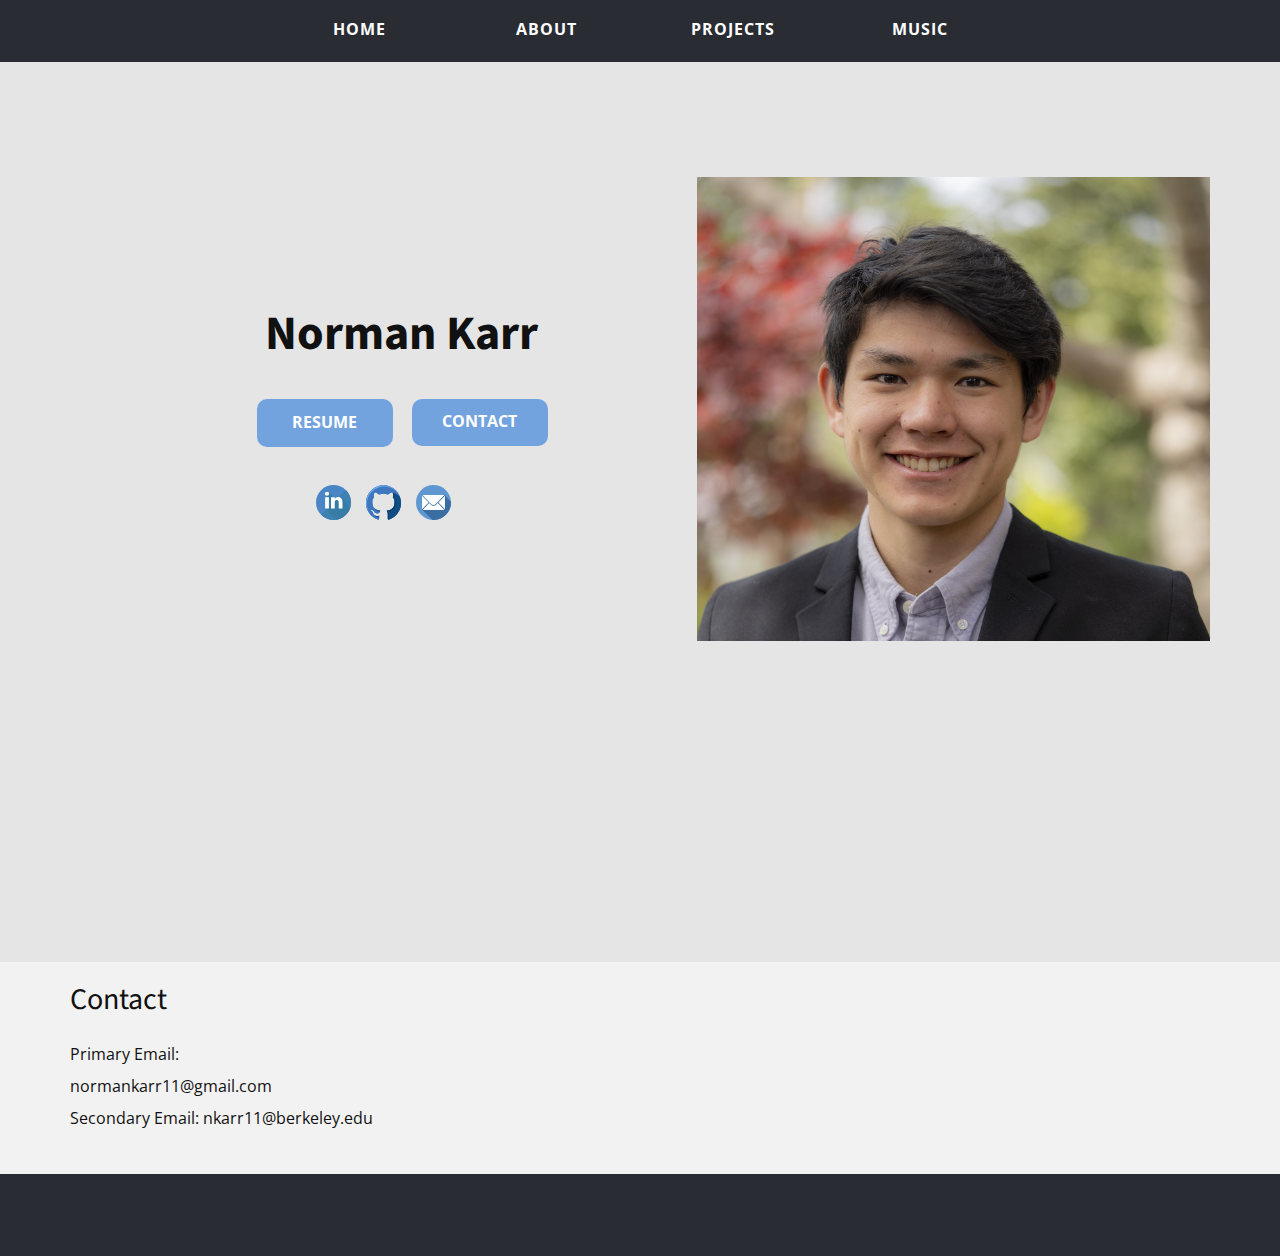
==== index.html @ ff69d6be "Reverted commit" ====
<!DOCTYPE html>
<html style="font-size: 16px;">
  <head>
    <meta name="viewport" content="width=device-width, initial-scale=1.0">
    <meta charset="utf-8">
    <meta name="keywords" content="​Travel &amp; Shopping, Around the World, ​T​​ravel Guides, Tips &amp; Advice, Green Holidays, Amazing Experiences, ​Love travel?">
    <meta name="description" content="">
    <meta name="page_type" content="np-template-header-footer-from-plugin">
    <title>Norman Karr</title>
    <link rel="stylesheet" href="nicepage.css" media="screen">
<link rel="stylesheet" href="Norman-Karr.css" media="screen">
    <script class="u-script" type="text/javascript" src="jquery.js" defer=""></script>
    <script class="u-script" type="text/javascript" src="nicepage.js" defer=""></script>
    <meta name="generator" content="Nicepage 3.24.3, nicepage.com">
    <link id="u-theme-google-font" rel="stylesheet" href="https://fonts.googleapis.com/css?family=Source+Sans+Pro:200,200i,300,300i,400,400i,600,600i,700,700i,900,900i|Open+Sans:300,300i,400,400i,600,600i,700,700i,800,800i">
    
    
    
    
    <script type="application/ld+json">{
		"@context": "http://schema.org",
		"@type": "Organization",
		"name": "Site2"
}</script>
    <meta name="theme-color" content="#73a3de">
    <meta property="og:title" content="Norman Karr">
    <meta property="og:description" content="">
    <meta property="og:type" content="website">
  </head>
  <body data-home-page="Norman-Karr.html" data-home-page-title="Norman Karr" class="u-body"><header class="u-clearfix u-header u-palette-2-dark-3 u-sticky u-sticky-0620 u-header" id="sec-6b2a"><div class="u-align-left u-clearfix u-sheet u-valign-middle u-sheet-1">
        <div class="u-list u-list-1">
          <div class="u-repeater u-repeater-1">
            <div class="u-container-style u-custom-item u-list-item u-repeater-item">
              <div class="u-container-layout u-similar-container u-container-layout-1">
                <a href="" data-page-id="56005958" class="u-border-none u-btn u-button-style u-custom-item u-hover-palette-2-dark-2 u-palette-2-dark-3 u-btn-1">Home</a>
              </div>
            </div>
            <div class="u-container-style u-custom-item u-list-item u-repeater-item">
              <div class="u-container-layout u-similar-container u-container-layout-2">
                <a href="About" data-page-id="56005958" class="u-border-none u-btn u-button-style u-custom-item u-hover-palette-2-dark-2 u-palette-2-dark-3 u-btn-2">About</a>
              </div>
            </div>
            <div class="u-container-style u-custom-item u-list-item u-repeater-item">
              <div class="u-container-layout u-similar-container u-container-layout-3">
                <a href="Projects" data-page-id="80072200" class="u-border-none u-btn u-button-style u-custom-item u-hover-palette-2-dark-2 u-palette-2-dark-3 u-btn-3">Projects</a>
              </div>
            </div>
            <div class="u-container-style u-custom-item u-list-item u-repeater-item">
              <div class="u-container-layout u-similar-container u-container-layout-4">
                <a href="Music" class="u-border-none u-btn u-button-style u-custom-item u-hover-palette-2-dark-2 u-palette-2-dark-3 u-btn-4">Music</a>
              </div>
            </div>
          </div>
        </div>
      </div></header>
    <section class="u-clearfix u-grey-10 u-section-1" id="home">
      <div class="u-clearfix u-sheet u-sheet-1">
        <div class="u-clearfix u-expanded-width u-gutter-0 u-layout-spacing-vertical u-layout-wrap u-layout-wrap-1">
          <div class="u-layout">
            <div class="u-layout-row">
              <div class="u-container-style u-layout-cell u-left-cell u-size-33 u-layout-cell-1">
                <div class="u-container-layout u-container-layout-1">
                  <h1 class="u-align-center u-text u-text-default u-text-1">Norman Karr</h1>
                  <div class="u-container-style u-group u-group-1">
                    <div class="u-container-layout">
                      <a href="#contact" data-page-id="56005958" class="u-active-custom-color-1 u-border-none u-btn u-btn-round u-button-style u-custom-color-1 u-hover-palette-1-light-1 u-radius-10 u-btn-1">CONTACT</a>
                      <a href="https://normankarr.com/Resume.pdf" class="u-active-custom-color-1 u-border-none u-btn u-btn-round u-button-style u-custom-color-1 u-hover-palette-1-light-1 u-radius-10 u-btn-2" target="_blank"> RESUME</a>
                    </div>
                  </div>
                  <div class="u-social-icons u-spacing-15 u-social-icons-1">
                    <a class="u-social-url" target="_blank" title="LinkedIn" href="https://www.linkedin.com/in/norman-karr/"><span class="u-icon u-social-icon u-social-linkedin u-icon-1"><svg class="u-svg-link" preserveAspectRatio="xMidYMin slice" viewBox="0 0 473.931 473.931" style=""><use xmlns:xlink="http://www.w3.org/1999/xlink" xlink:href="#svg-b4d2"></use></svg><svg class="u-svg-content" viewBox="0 0 473.931 473.931" x="0px" y="0px" id="svg-b4d2" style="enable-background:new 0 0 473.931 473.931;"><circle style="fill:#4A86C5;" cx="236.966" cy="236.966" r="236.966"></circle><path style="fill:#3D80B2;" d="M404.518,69.383c92.541,92.549,92.549,242.59,0,335.138c-92.541,92.541-242.593,92.541-335.134,0  L404.518,69.383z"></path><path style="fill:#4A86C5;" d="M462.646,309.275c0.868-2.713,1.658-5.456,2.432-8.206  C464.307,303.823,463.496,306.562,462.646,309.275z"></path><g><polygon style="fill:#377CA5;" points="465.097,301.017 465.097,301.017 465.082,301.07  "></polygon><path style="fill:#377CA5;" d="M465.097,301.017L336.721,172.641l-29.204,29.204l-20.303-20.303l-16.946,16.946L171.032,99.25   l-6.155-2.346l-38.08,38.08l45.968,45.964l-44.998,44.995l43.943,43.943l-48.048,48.052L276.475,470.59   c87.984-14.78,159.5-77.993,186.175-161.311c0.849-2.716,1.658-5.452,2.432-8.206C465.082,301.055,465.09,301.032,465.097,301.017z   "></path>
</g><path style="fill:#FFFFFF;" d="M358.565,230.459v87.883h-50.944v-81.997c0-20.595-7.375-34.656-25.811-34.656  c-14.084,0-22.458,9.474-26.147,18.634c-1.343,3.278-1.688,7.835-1.688,12.423v85.593H203.02c0,0,0.681-138.875,0-153.259h50.952  V186.8c-0.094,0.161-0.236,0.34-0.329,0.498h0.329V186.8c6.769-10.425,18.862-25.324,45.923-25.324  C333.432,161.479,358.565,183.384,358.565,230.459z M149.7,91.198c-17.429,0-28.838,11.439-28.838,26.473  c0,14.716,11.072,26.495,28.164,26.495h0.344c17.766,0,28.823-11.779,28.823-26.495C177.857,102.636,167.137,91.198,149.7,91.198z   M123.886,318.341h50.944V165.083h-50.944V318.341z"></path></svg></span>
                    </a>
                    <a class="u-social-url" target="_blank" title="github" href="https://github.com/normankarr"><span class="u-icon u-social-custom u-social-icon u-icon-2"><svg class="u-svg-link" preserveAspectRatio="xMidYMin slice" viewBox="0 0 496 496" style=""><use xmlns:xlink="http://www.w3.org/1999/xlink" xlink:href="#svg-950f"></use></svg><svg class="u-svg-content" viewBox="0 0 496 496" x="0px" y="0px" id="svg-950f" style="enable-background:new 0 0 496 496;"><path id="SVGCleanerId_0" style="fill:#3E77BF;" d="M247.992,5.163C111.048,5.163,0,116.627,0,254.163  c0,109.992,71.048,203.32,169.632,236.24c12.392,2.296,16.912-5.392,16.912-12c0-5.904-0.216-21.56-0.336-42.344  c-69,15.064-83.552-33.376-83.552-33.376c-11.264-28.768-27.52-36.408-27.52-36.408c-22.528-15.456,1.696-15.16,1.696-15.16  c24.88,1.752,37.976,25.672,37.976,25.672c22.144,38.048,58.064,27.048,72.192,20.672c2.232-16.08,8.656-27.064,15.736-33.28  c-55.056-6.296-112.944-27.64-112.944-123.04c0-27.176,9.656-49.408,25.52-66.832c-2.568-6.296-11.072-31.6,2.416-65.872  c0,0,20.832-6.688,68.2,25.52c19.784-5.52,41-8.28,62.096-8.392c21.048,0.112,42.28,2.864,62.096,8.392  c47.328-32.208,68.128-25.52,68.128-25.52c13.52,34.272,5.016,59.576,2.456,65.872c15.904,17.424,25.504,39.648,25.504,66.832  c0,95.64-57.984,116.68-113.232,122.856c8.904,7.688,16.832,22.872,16.832,46.112c0,33.296-0.296,60.128-0.296,68.296  c0,6.672,4.472,14.424,17.048,11.968C425.016,457.387,496,364.123,496,254.163C496,116.627,384.952,5.163,247.992,5.163z"></path><g><path id="SVGCleanerId_0_1_" style="fill:#3E77BF;" d="M247.992,5.163C111.048,5.163,0,116.627,0,254.163   c0,109.992,71.048,203.32,169.632,236.24c12.392,2.296,16.912-5.392,16.912-12c0-5.904-0.216-21.56-0.336-42.344   c-69,15.064-83.552-33.376-83.552-33.376c-11.264-28.768-27.52-36.408-27.52-36.408c-22.528-15.456,1.696-15.16,1.696-15.16   c24.88,1.752,37.976,25.672,37.976,25.672c22.144,38.048,58.064,27.048,72.192,20.672c2.232-16.08,8.656-27.064,15.736-33.28   c-55.056-6.296-112.944-27.64-112.944-123.04c0-27.176,9.656-49.408,25.52-66.832c-2.568-6.296-11.072-31.6,2.416-65.872   c0,0,20.832-6.688,68.2,25.52c19.784-5.52,41-8.28,62.096-8.392c21.048,0.112,42.28,2.864,62.096,8.392   c47.328-32.208,68.128-25.52,68.128-25.52c13.52,34.272,5.016,59.576,2.456,65.872c15.904,17.424,25.504,39.648,25.504,66.832   c0,95.64-57.984,116.68-113.232,122.856c8.904,7.688,16.832,22.872,16.832,46.112c0,33.296-0.296,60.128-0.296,68.296   c0,6.672,4.472,14.424,17.048,11.968C425.016,457.387,496,364.123,496,254.163C496,116.627,384.952,5.163,247.992,5.163z"></path>
</g><g><path style="fill:#114C82;" d="M378.496,109.131c13.128,33.904,4.752,58.928,2.2,65.176c15.904,17.424,25.504,39.648,25.504,66.832   c0,95.64-57.984,116.68-113.232,122.856c8.904,7.688,16.832,22.872,16.832,46.112c0,33.296-0.296,60.128-0.296,68.296   c0,6.672,4.472,14.424,17.048,11.968C425.016,457.387,496,364.123,496,254.163c0-29.56-5.152-57.896-14.568-84.2   C447.24,133.963,409.184,109.987,378.496,109.131z"></path><path style="fill:#114C82;" d="M192.976,377.323c2.784-5.616,6.184-9.984,9.76-13.144c-30.176-3.456-61.168-11.512-83.048-33.744   C136.52,358.451,163.928,371.195,192.976,377.323z"></path>
</g><path style="fill:#6CA9EA;" d="M12.912,270.947c0-137.536,111.048-249,247.992-249c76.04,0,144.056,34.392,189.536,88.488  C405.52,46.755,331.616,5.163,247.992,5.163C111.048,5.163,0,116.627,0,254.163c0,61.32,22.12,117.424,58.752,160.792  C29.944,374.291,12.912,324.643,12.912,270.947z"></path><path style="fill:#083E66;" d="M322.712,426.899c0-23.232-7.928-38.44-16.832-46.128c55.248-6.16,113.24-27.216,113.24-122.848  c0-27.184-9.6-49.4-25.52-66.824c2.576-6.296,11.096-31.608-2.456-65.872c0,0-2.576-0.792-7.896-0.488  c5.808,25.84-0.416,44.32-2.552,49.568c15.904,17.424,25.504,39.648,25.504,66.832c0,95.64-57.984,116.68-113.232,122.856  c8.904,7.688,16.832,22.872,16.832,46.112c0,33.296-0.296,60.128-0.296,68.296c0,5.872,3.496,12.568,12.92,12.408  C322.488,479.555,322.712,455.659,322.712,426.899z"></path><path style="fill:#114C82;" d="M117.464,423.995c5.208,10.72,22.712,36.4,68.888,30.992c-0.064-5.648-0.112-11.976-0.144-18.928  C150.584,443.835,129.552,434.667,117.464,423.995z"></path><path style="fill:#6CA9EA;" d="M126.368,391.387c-1.592-2.4-4.576-6.472-8.904-10.544  C120.272,385.011,123.256,388.507,126.368,391.387z"></path></svg></span>
                    </a>
                    <a class="u-social-url" target="_blank" title="Gmail" href="mailto:normankarr11@gmail.com"><span class="u-icon u-social-custom u-social-icon u-icon-3"><svg class="u-svg-link" preserveAspectRatio="xMidYMin slice" viewBox="0 0 512 512" style=""><use xmlns:xlink="http://www.w3.org/1999/xlink" xlink:href="#svg-bd3c"></use></svg><svg class="u-svg-content" viewBox="0 0 512 512" x="0px" y="0px" id="svg-bd3c" style="enable-background:new 0 0 512 512;"><circle style="fill:#5F98D1;" cx="256" cy="256" r="256"></circle><path style="fill:#3A6DA1;" d="M415.813,147.466H95.558l116.019,120.806l33.48,33.9c-18.216-4.164-19.343-6.759-27.415-13.349  c-4.234-3.457-12.414-12.852-24.838-25.54C154.023,223.682,88.217,156.484,88.217,156.484v198.822l8.265,8.265l-0.925,0.963  L242.68,511.657c4.412,0.226,8.852,0.343,13.32,0.343c141.385,0,256-114.615,256-256c0-4.246-0.11-8.466-0.313-12.661  L415.813,147.466z"></path><g><polygon style="fill:#FFFFFF;" points="88.217,156.484 88.217,355.306 185.175,255.493  "></polygon><polygon style="fill:#FFFFFF;" points="423.783,156.484 423.783,355.306 327.307,255.895  "></polygon><path style="fill:#FFFFFF;" d="M95.558,147.466h320.255L289.948,278.524c-8.958,9.327-21.331,14.599-34.262,14.599   s-25.304-5.272-34.262-14.599L95.558,147.466z"></path><path style="fill:#FFFFFF;" d="M297.209,285.496c-10.799,11.244-25.933,17.694-41.523,17.694c-15.589,0-30.724-6.448-41.522-17.693   l-21.349-22.23L95.558,364.534h320.255l-97.256-101.267L297.209,285.496z"></path>
</g></svg></span>
                    </a>
                  </div>
                </div>
              </div>
              <div class="u-container-style u-image u-layout-cell u-right-cell u-size-27 u-image-1" src="" data-image-width="1600" data-image-height="1571">
                <div class="u-container-layout u-container-layout-3"></div>
              </div>
            </div>
          </div>
        </div>
      </div>
    </section>
    <section class="u-clearfix u-grey-5 u-section-3" id="contact">
      <div class="u-clearfix u-sheet u-sheet-1">
        <h3 class="u-text u-text-default u-text-1">Contact<br>
        </h3>
        <p class="u-text u-text-2"> Primary Email: normankarr11@gmail.com<br>Secondary Email: nkarr11@berkeley.edu
        </p>
      </div>
    </section>
    
    
    <footer class="u-clearfix u-footer u-palette-2-dark-3" id="sec-b583"><div class="u-clearfix u-sheet u-valign-middle u-sheet-1"></div></footer>
  </body>
</html>
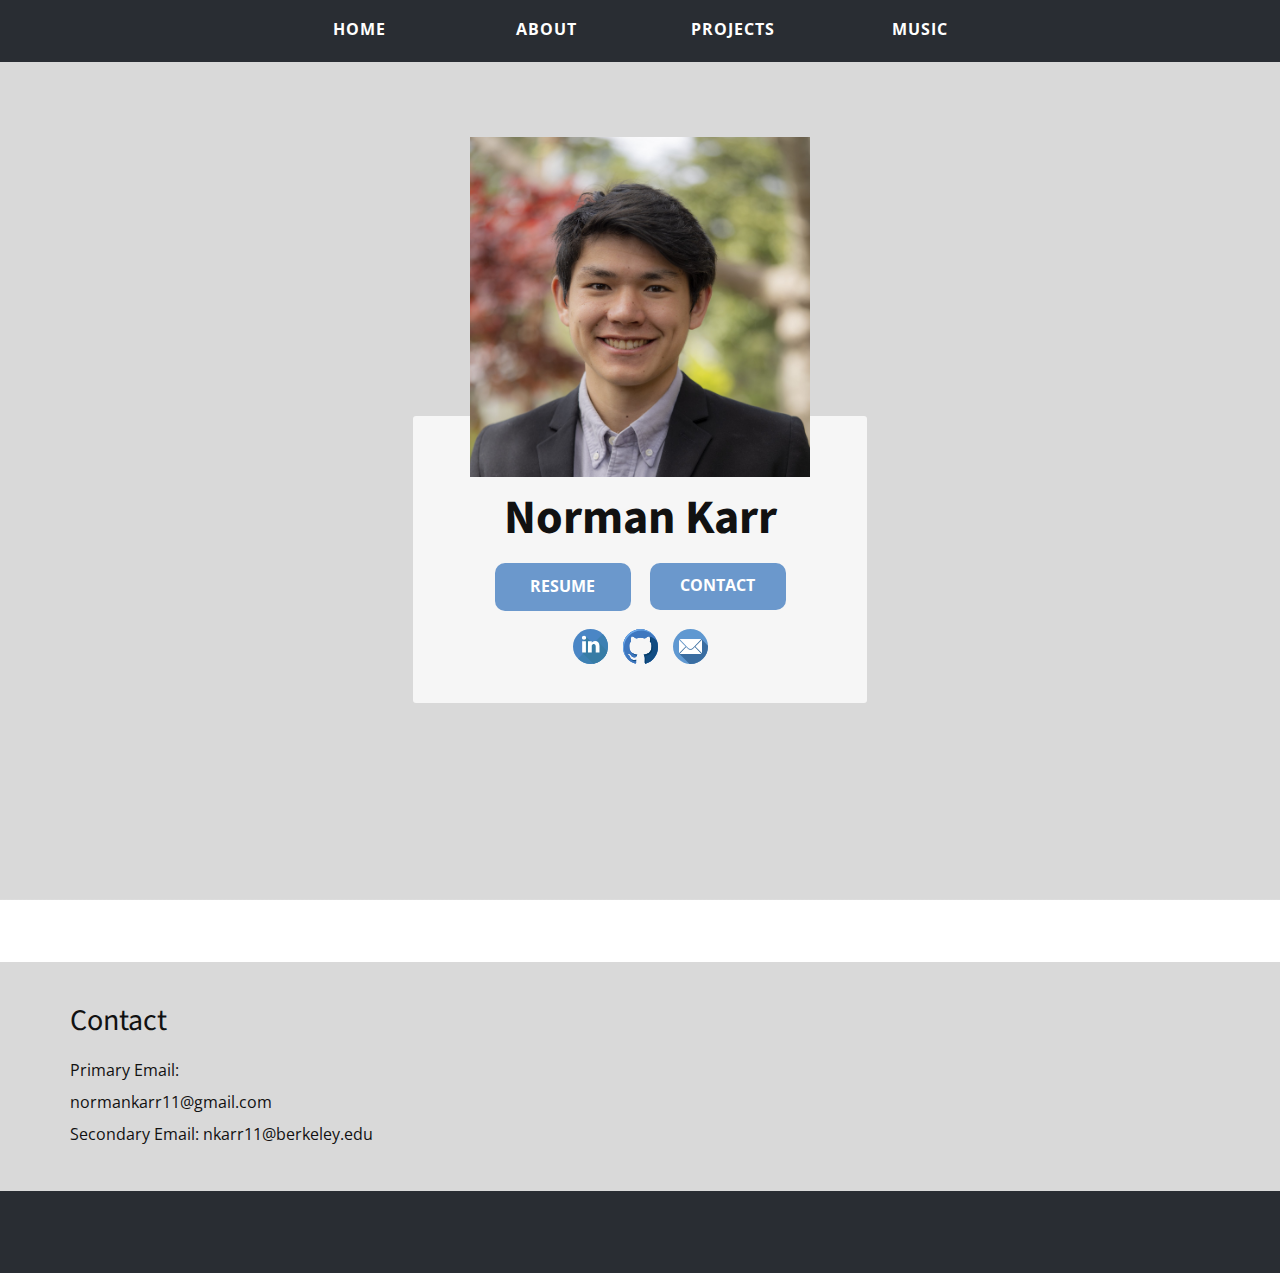
==== commit fd734182: "removed ugly version" ====
--- a/index.html
+++ b/index.html
@@ -16,7 +16,6 @@
     
     
     
-    
     <script type="application/ld+json">{
 		"@context": "http://schema.org",
 		"@type": "Organization",
@@ -32,12 +31,12 @@
           <div class="u-repeater u-repeater-1">
             <div class="u-container-style u-custom-item u-list-item u-repeater-item">
               <div class="u-container-layout u-similar-container u-container-layout-1">
-                <a href="" data-page-id="56005958" class="u-border-none u-btn u-button-style u-custom-item u-hover-palette-2-dark-2 u-palette-2-dark-3 u-btn-1">Home</a>
+                <a href="./" data-page-id="56005958" class="u-border-none u-btn u-button-style u-custom-item u-hover-palette-2-dark-2 u-palette-2-dark-3 u-btn-1">Home</a>
               </div>
             </div>
             <div class="u-container-style u-custom-item u-list-item u-repeater-item">
               <div class="u-container-layout u-similar-container u-container-layout-2">
-                <a href="About" data-page-id="56005958" class="u-border-none u-btn u-button-style u-custom-item u-hover-palette-2-dark-2 u-palette-2-dark-3 u-btn-2">About</a>
+                <a href="About" data-page-id="15040500" class="u-border-none u-btn u-button-style u-custom-item u-hover-palette-2-dark-2 u-palette-2-dark-3 u-btn-2">About</a>
               </div>
             </div>
             <div class="u-container-style u-custom-item u-list-item u-repeater-item">
@@ -47,50 +46,42 @@
             </div>
             <div class="u-container-style u-custom-item u-list-item u-repeater-item">
               <div class="u-container-layout u-similar-container u-container-layout-4">
-                <a href="Music" class="u-border-none u-btn u-button-style u-custom-item u-hover-palette-2-dark-2 u-palette-2-dark-3 u-btn-4">Music</a>
+                <a href="Music" class="u-border-none u-btn u-button-style u-custom-item u-hover-palette-2-dark-2 u-palette-2-dark-3 u-btn-4">music</a>
               </div>
             </div>
           </div>
         </div>
       </div></header>
-    <section class="u-clearfix u-grey-10 u-section-1" id="home">
-      <div class="u-clearfix u-sheet u-sheet-1">
-        <div class="u-clearfix u-expanded-width u-gutter-0 u-layout-spacing-vertical u-layout-wrap u-layout-wrap-1">
-          <div class="u-layout">
-            <div class="u-layout-row">
-              <div class="u-container-style u-layout-cell u-left-cell u-size-33 u-layout-cell-1">
-                <div class="u-container-layout u-container-layout-1">
-                  <h1 class="u-align-center u-text u-text-default u-text-1">Norman Karr</h1>
-                  <div class="u-container-style u-group u-group-1">
-                    <div class="u-container-layout">
-                      <a href="#contact" data-page-id="56005958" class="u-active-custom-color-1 u-border-none u-btn u-btn-round u-button-style u-custom-color-1 u-hover-palette-1-light-1 u-radius-10 u-btn-1">CONTACT</a>
-                      <a href="https://normankarr.com/Resume.pdf" class="u-active-custom-color-1 u-border-none u-btn u-btn-round u-button-style u-custom-color-1 u-hover-palette-1-light-1 u-radius-10 u-btn-2" target="_blank"> RESUME</a>
-                    </div>
-                  </div>
-                  <div class="u-social-icons u-spacing-15 u-social-icons-1">
-                    <a class="u-social-url" target="_blank" title="LinkedIn" href="https://www.linkedin.com/in/norman-karr/"><span class="u-icon u-social-icon u-social-linkedin u-icon-1"><svg class="u-svg-link" preserveAspectRatio="xMidYMin slice" viewBox="0 0 473.931 473.931" style=""><use xmlns:xlink="http://www.w3.org/1999/xlink" xlink:href="#svg-b4d2"></use></svg><svg class="u-svg-content" viewBox="0 0 473.931 473.931" x="0px" y="0px" id="svg-b4d2" style="enable-background:new 0 0 473.931 473.931;"><circle style="fill:#4A86C5;" cx="236.966" cy="236.966" r="236.966"></circle><path style="fill:#3D80B2;" d="M404.518,69.383c92.541,92.549,92.549,242.59,0,335.138c-92.541,92.541-242.593,92.541-335.134,0  L404.518,69.383z"></path><path style="fill:#4A86C5;" d="M462.646,309.275c0.868-2.713,1.658-5.456,2.432-8.206  C464.307,303.823,463.496,306.562,462.646,309.275z"></path><g><polygon style="fill:#377CA5;" points="465.097,301.017 465.097,301.017 465.082,301.07  "></polygon><path style="fill:#377CA5;" d="M465.097,301.017L336.721,172.641l-29.204,29.204l-20.303-20.303l-16.946,16.946L171.032,99.25   l-6.155-2.346l-38.08,38.08l45.968,45.964l-44.998,44.995l43.943,43.943l-48.048,48.052L276.475,470.59   c87.984-14.78,159.5-77.993,186.175-161.311c0.849-2.716,1.658-5.452,2.432-8.206C465.082,301.055,465.09,301.032,465.097,301.017z   "></path>
+    <section class="skrollable u-clearfix u-image u-parallax u-shading u-section-1" id="sec-f4f9" data-image-width="2355" data-image-height="1476">
+      <div class="u-align-left u-clearfix u-sheet u-sheet-1">
+        <div class="u-container-style u-group u-opacity u-opacity-75 u-radius-3 u-shape-round u-white u-group-1">
+          <div class="u-container-layout u-container-layout-1">
+            <h1 class="u-align-center u-text u-text-default u-text-1">Norman Karr</h1>
+            <div class="u-container-style u-group u-group-2">
+              <div class="u-container-layout">
+                <a href="Norman-Karr.html#sec-4c44" data-page-id="56005958" class="u-active-custom-color-1 u-border-none u-btn u-btn-round u-button-style u-custom-color-1 u-hover-palette-1-light-1 u-radius-10 u-btn-1">CONTACT</a>
+                <a href="https://normankarr.com/Resume.pdf" class="u-active-custom-color-1 u-border-none u-btn u-btn-round u-button-style u-custom-color-1 u-hover-palette-1-light-1 u-radius-10 u-btn-2" target="_blank"> RESUME</a>
+              </div>
+            </div>
+            <div class="u-social-icons u-spacing-15 u-social-icons-1">
+              <a class="u-social-url" target="_blank" title="LinkedIn" href="https://www.linkedin.com/in/norman-karr/"><span class="u-icon u-social-icon u-social-linkedin u-icon-1"><svg class="u-svg-link" preserveAspectRatio="xMidYMin slice" viewBox="0 0 473.931 473.931" style=""><use xmlns:xlink="http://www.w3.org/1999/xlink" xlink:href="#svg-610a"></use></svg><svg class="u-svg-content" viewBox="0 0 473.931 473.931" x="0px" y="0px" id="svg-610a" style="enable-background:new 0 0 473.931 473.931;"><circle style="fill:#4A86C5;" cx="236.966" cy="236.966" r="236.966"></circle><path style="fill:#3D80B2;" d="M404.518,69.383c92.541,92.549,92.549,242.59,0,335.138c-92.541,92.541-242.593,92.541-335.134,0  L404.518,69.383z"></path><path style="fill:#4A86C5;" d="M462.646,309.275c0.868-2.713,1.658-5.456,2.432-8.206  C464.307,303.823,463.496,306.562,462.646,309.275z"></path><g><polygon style="fill:#377CA5;" points="465.097,301.017 465.097,301.017 465.082,301.07  "></polygon><path style="fill:#377CA5;" d="M465.097,301.017L336.721,172.641l-29.204,29.204l-20.303-20.303l-16.946,16.946L171.032,99.25   l-6.155-2.346l-38.08,38.08l45.968,45.964l-44.998,44.995l43.943,43.943l-48.048,48.052L276.475,470.59   c87.984-14.78,159.5-77.993,186.175-161.311c0.849-2.716,1.658-5.452,2.432-8.206C465.082,301.055,465.09,301.032,465.097,301.017z   "></path>
 </g><path style="fill:#FFFFFF;" d="M358.565,230.459v87.883h-50.944v-81.997c0-20.595-7.375-34.656-25.811-34.656  c-14.084,0-22.458,9.474-26.147,18.634c-1.343,3.278-1.688,7.835-1.688,12.423v85.593H203.02c0,0,0.681-138.875,0-153.259h50.952  V186.8c-0.094,0.161-0.236,0.34-0.329,0.498h0.329V186.8c6.769-10.425,18.862-25.324,45.923-25.324  C333.432,161.479,358.565,183.384,358.565,230.459z M149.7,91.198c-17.429,0-28.838,11.439-28.838,26.473  c0,14.716,11.072,26.495,28.164,26.495h0.344c17.766,0,28.823-11.779,28.823-26.495C177.857,102.636,167.137,91.198,149.7,91.198z   M123.886,318.341h50.944V165.083h-50.944V318.341z"></path></svg></span>
-                    </a>
-                    <a class="u-social-url" target="_blank" title="github" href="https://github.com/normankarr"><span class="u-icon u-social-custom u-social-icon u-icon-2"><svg class="u-svg-link" preserveAspectRatio="xMidYMin slice" viewBox="0 0 496 496" style=""><use xmlns:xlink="http://www.w3.org/1999/xlink" xlink:href="#svg-950f"></use></svg><svg class="u-svg-content" viewBox="0 0 496 496" x="0px" y="0px" id="svg-950f" style="enable-background:new 0 0 496 496;"><path id="SVGCleanerId_0" style="fill:#3E77BF;" d="M247.992,5.163C111.048,5.163,0,116.627,0,254.163  c0,109.992,71.048,203.32,169.632,236.24c12.392,2.296,16.912-5.392,16.912-12c0-5.904-0.216-21.56-0.336-42.344  c-69,15.064-83.552-33.376-83.552-33.376c-11.264-28.768-27.52-36.408-27.52-36.408c-22.528-15.456,1.696-15.16,1.696-15.16  c24.88,1.752,37.976,25.672,37.976,25.672c22.144,38.048,58.064,27.048,72.192,20.672c2.232-16.08,8.656-27.064,15.736-33.28  c-55.056-6.296-112.944-27.64-112.944-123.04c0-27.176,9.656-49.408,25.52-66.832c-2.568-6.296-11.072-31.6,2.416-65.872  c0,0,20.832-6.688,68.2,25.52c19.784-5.52,41-8.28,62.096-8.392c21.048,0.112,42.28,2.864,62.096,8.392  c47.328-32.208,68.128-25.52,68.128-25.52c13.52,34.272,5.016,59.576,2.456,65.872c15.904,17.424,25.504,39.648,25.504,66.832  c0,95.64-57.984,116.68-113.232,122.856c8.904,7.688,16.832,22.872,16.832,46.112c0,33.296-0.296,60.128-0.296,68.296  c0,6.672,4.472,14.424,17.048,11.968C425.016,457.387,496,364.123,496,254.163C496,116.627,384.952,5.163,247.992,5.163z"></path><g><path id="SVGCleanerId_0_1_" style="fill:#3E77BF;" d="M247.992,5.163C111.048,5.163,0,116.627,0,254.163   c0,109.992,71.048,203.32,169.632,236.24c12.392,2.296,16.912-5.392,16.912-12c0-5.904-0.216-21.56-0.336-42.344   c-69,15.064-83.552-33.376-83.552-33.376c-11.264-28.768-27.52-36.408-27.52-36.408c-22.528-15.456,1.696-15.16,1.696-15.16   c24.88,1.752,37.976,25.672,37.976,25.672c22.144,38.048,58.064,27.048,72.192,20.672c2.232-16.08,8.656-27.064,15.736-33.28   c-55.056-6.296-112.944-27.64-112.944-123.04c0-27.176,9.656-49.408,25.52-66.832c-2.568-6.296-11.072-31.6,2.416-65.872   c0,0,20.832-6.688,68.2,25.52c19.784-5.52,41-8.28,62.096-8.392c21.048,0.112,42.28,2.864,62.096,8.392   c47.328-32.208,68.128-25.52,68.128-25.52c13.52,34.272,5.016,59.576,2.456,65.872c15.904,17.424,25.504,39.648,25.504,66.832   c0,95.64-57.984,116.68-113.232,122.856c8.904,7.688,16.832,22.872,16.832,46.112c0,33.296-0.296,60.128-0.296,68.296   c0,6.672,4.472,14.424,17.048,11.968C425.016,457.387,496,364.123,496,254.163C496,116.627,384.952,5.163,247.992,5.163z"></path>
+              </a>
+              <a class="u-social-url" target="_blank" title="github" href="https://github.com/normankarr"><span class="u-icon u-social-custom u-social-icon u-icon-2"><svg class="u-svg-link" preserveAspectRatio="xMidYMin slice" viewBox="0 0 496 496" style=""><use xmlns:xlink="http://www.w3.org/1999/xlink" xlink:href="#svg-0045"></use></svg><svg class="u-svg-content" viewBox="0 0 496 496" x="0px" y="0px" id="svg-0045" style="enable-background:new 0 0 496 496;"><path id="SVGCleanerId_0" style="fill:#3E77BF;" d="M247.992,5.163C111.048,5.163,0,116.627,0,254.163  c0,109.992,71.048,203.32,169.632,236.24c12.392,2.296,16.912-5.392,16.912-12c0-5.904-0.216-21.56-0.336-42.344  c-69,15.064-83.552-33.376-83.552-33.376c-11.264-28.768-27.52-36.408-27.52-36.408c-22.528-15.456,1.696-15.16,1.696-15.16  c24.88,1.752,37.976,25.672,37.976,25.672c22.144,38.048,58.064,27.048,72.192,20.672c2.232-16.08,8.656-27.064,15.736-33.28  c-55.056-6.296-112.944-27.64-112.944-123.04c0-27.176,9.656-49.408,25.52-66.832c-2.568-6.296-11.072-31.6,2.416-65.872  c0,0,20.832-6.688,68.2,25.52c19.784-5.52,41-8.28,62.096-8.392c21.048,0.112,42.28,2.864,62.096,8.392  c47.328-32.208,68.128-25.52,68.128-25.52c13.52,34.272,5.016,59.576,2.456,65.872c15.904,17.424,25.504,39.648,25.504,66.832  c0,95.64-57.984,116.68-113.232,122.856c8.904,7.688,16.832,22.872,16.832,46.112c0,33.296-0.296,60.128-0.296,68.296  c0,6.672,4.472,14.424,17.048,11.968C425.016,457.387,496,364.123,496,254.163C496,116.627,384.952,5.163,247.992,5.163z"></path><g><path id="SVGCleanerId_0_1_" style="fill:#3E77BF;" d="M247.992,5.163C111.048,5.163,0,116.627,0,254.163   c0,109.992,71.048,203.32,169.632,236.24c12.392,2.296,16.912-5.392,16.912-12c0-5.904-0.216-21.56-0.336-42.344   c-69,15.064-83.552-33.376-83.552-33.376c-11.264-28.768-27.52-36.408-27.52-36.408c-22.528-15.456,1.696-15.16,1.696-15.16   c24.88,1.752,37.976,25.672,37.976,25.672c22.144,38.048,58.064,27.048,72.192,20.672c2.232-16.08,8.656-27.064,15.736-33.28   c-55.056-6.296-112.944-27.64-112.944-123.04c0-27.176,9.656-49.408,25.52-66.832c-2.568-6.296-11.072-31.6,2.416-65.872   c0,0,20.832-6.688,68.2,25.52c19.784-5.52,41-8.28,62.096-8.392c21.048,0.112,42.28,2.864,62.096,8.392   c47.328-32.208,68.128-25.52,68.128-25.52c13.52,34.272,5.016,59.576,2.456,65.872c15.904,17.424,25.504,39.648,25.504,66.832   c0,95.64-57.984,116.68-113.232,122.856c8.904,7.688,16.832,22.872,16.832,46.112c0,33.296-0.296,60.128-0.296,68.296   c0,6.672,4.472,14.424,17.048,11.968C425.016,457.387,496,364.123,496,254.163C496,116.627,384.952,5.163,247.992,5.163z"></path>
 </g><g><path style="fill:#114C82;" d="M378.496,109.131c13.128,33.904,4.752,58.928,2.2,65.176c15.904,17.424,25.504,39.648,25.504,66.832   c0,95.64-57.984,116.68-113.232,122.856c8.904,7.688,16.832,22.872,16.832,46.112c0,33.296-0.296,60.128-0.296,68.296   c0,6.672,4.472,14.424,17.048,11.968C425.016,457.387,496,364.123,496,254.163c0-29.56-5.152-57.896-14.568-84.2   C447.24,133.963,409.184,109.987,378.496,109.131z"></path><path style="fill:#114C82;" d="M192.976,377.323c2.784-5.616,6.184-9.984,9.76-13.144c-30.176-3.456-61.168-11.512-83.048-33.744   C136.52,358.451,163.928,371.195,192.976,377.323z"></path>
 </g><path style="fill:#6CA9EA;" d="M12.912,270.947c0-137.536,111.048-249,247.992-249c76.04,0,144.056,34.392,189.536,88.488  C405.52,46.755,331.616,5.163,247.992,5.163C111.048,5.163,0,116.627,0,254.163c0,61.32,22.12,117.424,58.752,160.792  C29.944,374.291,12.912,324.643,12.912,270.947z"></path><path style="fill:#083E66;" d="M322.712,426.899c0-23.232-7.928-38.44-16.832-46.128c55.248-6.16,113.24-27.216,113.24-122.848  c0-27.184-9.6-49.4-25.52-66.824c2.576-6.296,11.096-31.608-2.456-65.872c0,0-2.576-0.792-7.896-0.488  c5.808,25.84-0.416,44.32-2.552,49.568c15.904,17.424,25.504,39.648,25.504,66.832c0,95.64-57.984,116.68-113.232,122.856  c8.904,7.688,16.832,22.872,16.832,46.112c0,33.296-0.296,60.128-0.296,68.296c0,5.872,3.496,12.568,12.92,12.408  C322.488,479.555,322.712,455.659,322.712,426.899z"></path><path style="fill:#114C82;" d="M117.464,423.995c5.208,10.72,22.712,36.4,68.888,30.992c-0.064-5.648-0.112-11.976-0.144-18.928  C150.584,443.835,129.552,434.667,117.464,423.995z"></path><path style="fill:#6CA9EA;" d="M126.368,391.387c-1.592-2.4-4.576-6.472-8.904-10.544  C120.272,385.011,123.256,388.507,126.368,391.387z"></path></svg></span>
-                    </a>
-                    <a class="u-social-url" target="_blank" title="Gmail" href="mailto:normankarr11@gmail.com"><span class="u-icon u-social-custom u-social-icon u-icon-3"><svg class="u-svg-link" preserveAspectRatio="xMidYMin slice" viewBox="0 0 512 512" style=""><use xmlns:xlink="http://www.w3.org/1999/xlink" xlink:href="#svg-bd3c"></use></svg><svg class="u-svg-content" viewBox="0 0 512 512" x="0px" y="0px" id="svg-bd3c" style="enable-background:new 0 0 512 512;"><circle style="fill:#5F98D1;" cx="256" cy="256" r="256"></circle><path style="fill:#3A6DA1;" d="M415.813,147.466H95.558l116.019,120.806l33.48,33.9c-18.216-4.164-19.343-6.759-27.415-13.349  c-4.234-3.457-12.414-12.852-24.838-25.54C154.023,223.682,88.217,156.484,88.217,156.484v198.822l8.265,8.265l-0.925,0.963  L242.68,511.657c4.412,0.226,8.852,0.343,13.32,0.343c141.385,0,256-114.615,256-256c0-4.246-0.11-8.466-0.313-12.661  L415.813,147.466z"></path><g><polygon style="fill:#FFFFFF;" points="88.217,156.484 88.217,355.306 185.175,255.493  "></polygon><polygon style="fill:#FFFFFF;" points="423.783,156.484 423.783,355.306 327.307,255.895  "></polygon><path style="fill:#FFFFFF;" d="M95.558,147.466h320.255L289.948,278.524c-8.958,9.327-21.331,14.599-34.262,14.599   s-25.304-5.272-34.262-14.599L95.558,147.466z"></path><path style="fill:#FFFFFF;" d="M297.209,285.496c-10.799,11.244-25.933,17.694-41.523,17.694c-15.589,0-30.724-6.448-41.522-17.693   l-21.349-22.23L95.558,364.534h320.255l-97.256-101.267L297.209,285.496z"></path>
+              </a>
+              <a class="u-social-url" target="_blank" title="Gmail" href="mailto:normankarr11@gmail.com"><span class="u-icon u-social-custom u-social-icon u-icon-3"><svg class="u-svg-link" preserveAspectRatio="xMidYMin slice" viewBox="0 0 512 512" style=""><use xmlns:xlink="http://www.w3.org/1999/xlink" xlink:href="#svg-8d63"></use></svg><svg class="u-svg-content" viewBox="0 0 512 512" x="0px" y="0px" id="svg-8d63" style="enable-background:new 0 0 512 512;"><circle style="fill:#5F98D1;" cx="256" cy="256" r="256"></circle><path style="fill:#3A6DA1;" d="M415.813,147.466H95.558l116.019,120.806l33.48,33.9c-18.216-4.164-19.343-6.759-27.415-13.349  c-4.234-3.457-12.414-12.852-24.838-25.54C154.023,223.682,88.217,156.484,88.217,156.484v198.822l8.265,8.265l-0.925,0.963  L242.68,511.657c4.412,0.226,8.852,0.343,13.32,0.343c141.385,0,256-114.615,256-256c0-4.246-0.11-8.466-0.313-12.661  L415.813,147.466z"></path><g><polygon style="fill:#FFFFFF;" points="88.217,156.484 88.217,355.306 185.175,255.493  "></polygon><polygon style="fill:#FFFFFF;" points="423.783,156.484 423.783,355.306 327.307,255.895  "></polygon><path style="fill:#FFFFFF;" d="M95.558,147.466h320.255L289.948,278.524c-8.958,9.327-21.331,14.599-34.262,14.599   s-25.304-5.272-34.262-14.599L95.558,147.466z"></path><path style="fill:#FFFFFF;" d="M297.209,285.496c-10.799,11.244-25.933,17.694-41.523,17.694c-15.589,0-30.724-6.448-41.522-17.693   l-21.349-22.23L95.558,364.534h320.255l-97.256-101.267L297.209,285.496z"></path>
 </g></svg></span>
-                    </a>
-                  </div>
-                </div>
-              </div>
-              <div class="u-container-style u-image u-layout-cell u-right-cell u-size-27 u-image-1" src="" data-image-width="1600" data-image-height="1571">
-                <div class="u-container-layout u-container-layout-3"></div>
-              </div>
+              </a>
             </div>
           </div>
         </div>
+        <img class="u-image u-image-default u-image-1" src="images/headshot.jpg" alt="" data-image-width="1600" data-image-height="1571">
       </div>
     </section>
-    <section class="u-clearfix u-grey-5 u-section-3" id="contact">
-      <div class="u-clearfix u-sheet u-sheet-1">
+    <section class="u-clearfix u-grey-15 u-section-2" id="sec-4c44">
+      <div class="u-clearfix u-sheet u-valign-middle u-sheet-1">
         <h3 class="u-text u-text-default u-text-1">Contact<br>
         </h3>
         <p class="u-text u-text-2"> Primary Email: normankarr11@gmail.com<br>Secondary Email: nkarr11@berkeley.edu
--- a/nicepage.css
+++ b/nicepage.css
@@ -20144,12 +20144,12 @@
 .u-container-layout.u-color-1-dark-2:before,
 .u-table-alt-color-1-dark-2 tr:nth-child(even) {
   color: #ffffff;
-  background-color: #555d66;
+  background-color: #4c5a6c;
 }
 .u-button-style.u-color-1-dark-2,
 .u-button-style.u-color-1-dark-2[class*="u-border-"] {
   color: #ffffff !important;
-  background-color: #555d66 !important;
+  background-color: #4c5a6c !important;
 }
 .u-button-style.u-color-1-dark-2:hover,
 .u-button-style.u-color-1-dark-2[class*="u-border-"]:hover,
@@ -20162,7 +20162,7 @@
 li.active > .u-button-style.u-button-style.u-color-1-dark-2,
 li.active > .u-button-style.u-button-style.u-color-1-dark-2[class*="u-border-"] {
   color: #ffffff !important;
-  background-color: #4d545c !important;
+  background-color: #445161 !important;
 }
 .u-hover-color-1-dark-2:hover,
 .u-hover-color-1-dark-2[class*="u-border-"]:hover,
@@ -20185,10 +20185,10 @@
 li.active > a.u-button-style.u-button-style.u-active-color-1-dark-2,
 li.active > a.u-button-style.u-button-style.u-active-color-1-dark-2[class*="u-border-"] {
   color: #ffffff !important;
-  background-color: #555d66 !important;
+  background-color: #4c5a6c !important;
 }
 a.u-link.u-hover-color-1-dark-2:hover {
-  color: #555d66 !important;
+  color: #4c5a6c !important;
 }
 .u-color-1-dark-1,
 .u-body.u-color-1-dark-1,
@@ -20196,12 +20196,12 @@
 .u-container-layout.u-color-1-dark-1:before,
 .u-table-alt-color-1-dark-1 tr:nth-child(even) {
   color: #ffffff;
-  background-color: #858e99;
+  background-color: #6582a5;
 }
 .u-button-style.u-color-1-dark-1,
 .u-button-style.u-color-1-dark-1[class*="u-border-"] {
   color: #ffffff !important;
-  background-color: #858e99 !important;
+  background-color: #6582a5 !important;
 }
 .u-button-style.u-color-1-dark-1:hover,
 .u-button-style.u-color-1-dark-1[class*="u-border-"]:hover,
@@ -20214,7 +20214,7 @@
 li.active > .u-button-style.u-button-style.u-color-1-dark-1,
 li.active > .u-button-style.u-button-style.u-color-1-dark-1[class*="u-border-"] {
   color: #ffffff !important;
-  background-color: #75808c !important;
+  background-color: #587597 !important;
 }
 .u-hover-color-1-dark-1:hover,
 .u-hover-color-1-dark-1[class*="u-border-"]:hover,
@@ -20237,23 +20237,23 @@
 li.active > a.u-button-style.u-button-style.u-active-color-1-dark-1,
 li.active > a.u-button-style.u-button-style.u-active-color-1-dark-1[class*="u-border-"] {
   color: #ffffff !important;
-  background-color: #858e99 !important;
+  background-color: #6582a5 !important;
 }
 a.u-link.u-hover-color-1-dark-1:hover {
-  color: #858e99 !important;
+  color: #6582a5 !important;
 }
 .u-color-1,
 .u-body.u-color-1,
 .u-container-style.u-color-1:before,
 .u-container-layout.u-color-1:before,
 .u-table-alt-color-1 tr:nth-child(even) {
-  color: #111111;
-  background-color: #b8c1cc;
+  color: #ffffff;
+  background-color: #73a3de;
 }
 .u-button-style.u-color-1,
 .u-button-style.u-color-1[class*="u-border-"] {
-  color: #111111 !important;
-  background-color: #b8c1cc !important;
+  color: #ffffff !important;
+  background-color: #73a3de !important;
 }
 .u-button-style.u-color-1:hover,
 .u-button-style.u-color-1[class*="u-border-"]:hover,
@@ -20265,8 +20265,8 @@
 .u-button-style.u-button-style.u-color-1[class*="u-border-"].active,
 li.active > .u-button-style.u-button-style.u-color-1,
 li.active > .u-button-style.u-button-style.u-color-1[class*="u-border-"] {
-  color: #111111 !important;
-  background-color: #a1adbc !important;
+  color: #ffffff !important;
+  background-color: #5891d8 !important;
 }
 .u-hover-color-1:hover,
 .u-hover-color-1[class*="u-border-"]:hover,
@@ -20288,24 +20288,24 @@
 a.u-button-style.u-button-style.active > .u-active-color-1[class*="u-border-"],
 li.active > a.u-button-style.u-button-style.u-active-color-1,
 li.active > a.u-button-style.u-button-style.u-active-color-1[class*="u-border-"] {
-  color: #111111 !important;
-  background-color: #b8c1cc !important;
+  color: #ffffff !important;
+  background-color: #73a3de !important;
 }
 a.u-link.u-hover-color-1:hover {
-  color: #b8c1cc !important;
+  color: #73a3de !important;
 }
 .u-color-1-light-1,
 .u-body.u-color-1-light-1,
 .u-container-style.u-color-1-light-1:before,
 .u-container-layout.u-color-1-light-1:before,
 .u-table-alt-color-1-light-1 tr:nth-child(even) {
-  color: #111111;
-  background-color: #ccd3db;
+  color: #ffffff;
+  background-color: #9abde8;
 }
 .u-button-style.u-color-1-light-1,
 .u-button-style.u-color-1-light-1[class*="u-border-"] {
-  color: #111111 !important;
-  background-color: #ccd3db !important;
+  color: #ffffff !important;
+  background-color: #9abde8 !important;
 }
 .u-button-style.u-color-1-light-1:hover,
 .u-button-style.u-color-1-light-1[class*="u-border-"]:hover,
@@ -20317,8 +20317,8 @@
 .u-button-style.u-button-style.u-color-1-light-1[class*="u-border-"].active,
 li.active > .u-button-style.u-button-style.u-color-1-light-1,
 li.active > .u-button-style.u-button-style.u-color-1-light-1[class*="u-border-"] {
-  color: #111111 !important;
-  background-color: #b3bec9 !important;
+  color: #ffffff !important;
+  background-color: #7ba8e1 !important;
 }
 .u-hover-color-1-light-1:hover,
 .u-hover-color-1-light-1[class*="u-border-"]:hover,
@@ -20340,11 +20340,11 @@
 a.u-button-style.u-button-style.active > .u-active-color-1-light-1[class*="u-border-"],
 li.active > a.u-button-style.u-button-style.u-active-color-1-light-1,
 li.active > a.u-button-style.u-button-style.u-active-color-1-light-1[class*="u-border-"] {
-  color: #111111 !important;
-  background-color: #ccd3db !important;
+  color: #ffffff !important;
+  background-color: #9abde8 !important;
 }
 a.u-link.u-hover-color-1-light-1:hover {
-  color: #ccd3db !important;
+  color: #9abde8 !important;
 }
 .u-color-1-light-2,
 .u-body.u-color-1-light-2,
@@ -20352,12 +20352,12 @@
 .u-container-layout.u-color-1-light-2:before,
 .u-table-alt-color-1-light-2 tr:nth-child(even) {
   color: #111111;
-  background-color: #e0e5eb;
+  background-color: #c3d8f2;
 }
 .u-button-style.u-color-1-light-2,
 .u-button-style.u-color-1-light-2[class*="u-border-"] {
   color: #111111 !important;
-  background-color: #e0e5eb !important;
+  background-color: #c3d8f2 !important;
 }
 .u-button-style.u-color-1-light-2:hover,
 .u-button-style.u-color-1-light-2[class*="u-border-"]:hover,
@@ -20370,7 +20370,7 @@
 li.active > .u-button-style.u-button-style.u-color-1-light-2,
 li.active > .u-button-style.u-button-style.u-color-1-light-2[class*="u-border-"] {
   color: #111111 !important;
-  background-color: #c4ced9 !important;
+  background-color: #9fc1ea !important;
 }
 .u-hover-color-1-light-2:hover,
 .u-hover-color-1-light-2[class*="u-border-"]:hover,
@@ -20393,10 +20393,10 @@
 li.active > a.u-button-style.u-button-style.u-active-color-1-light-2,
 li.active > a.u-button-style.u-button-style.u-active-color-1-light-2[class*="u-border-"] {
   color: #111111 !important;
-  background-color: #e0e5eb !important;
+  background-color: #c3d8f2 !important;
 }
 a.u-link.u-hover-color-1-light-2:hover {
-  color: #e0e5eb !important;
+  color: #c3d8f2 !important;
 }
 .u-color-1-light-3,
 .u-body.u-color-1-light-3,
@@ -20404,12 +20404,12 @@
 .u-container-layout.u-color-1-light-3:before,
 .u-table-alt-color-1-light-3 tr:nth-child(even) {
   color: #111111;
-  background-color: #f5f7fa;
+  background-color: #f0f5fc;
 }
 .u-button-style.u-color-1-light-3,
 .u-button-style.u-color-1-light-3[class*="u-border-"] {
   color: #111111 !important;
-  background-color: #f5f7fa !important;
+  background-color: #f0f5fc !important;
 }
 .u-button-style.u-color-1-light-3:hover,
 .u-button-style.u-color-1-light-3[class*="u-border-"]:hover,
@@ -20422,7 +20422,7 @@
 li.active > .u-button-style.u-button-style.u-color-1-light-3,
 li.active > .u-button-style.u-button-style.u-color-1-light-3[class*="u-border-"] {
   color: #111111 !important;
-  background-color: #d4dde9 !important;
+  background-color: #c7daf4 !important;
 }
 .u-hover-color-1-light-3:hover,
 .u-hover-color-1-light-3[class*="u-border-"]:hover,
@@ -20445,23 +20445,23 @@
 li.active > a.u-button-style.u-button-style.u-active-color-1-light-3,
 li.active > a.u-button-style.u-button-style.u-active-color-1-light-3[class*="u-border-"] {
   color: #111111 !important;
-  background-color: #f5f7fa !important;
+  background-color: #f0f5fc !important;
 }
 a.u-link.u-hover-color-1-light-3:hover {
-  color: #f5f7fa !important;
+  color: #f0f5fc !important;
 }
 .u-color-1-base,
 .u-body.u-color-1-base,
 .u-container-style.u-color-1-base:before,
 .u-container-layout.u-color-1-base:before,
 .u-table-alt-color-1-base tr:nth-child(even) {
-  color: #111111;
-  background-color: #b8c1cc;
+  color: #ffffff;
+  background-color: #73a3de;
 }
 .u-button-style.u-color-1-base,
 .u-button-style.u-color-1-base[class*="u-border-"] {
-  color: #111111 !important;
-  background-color: #b8c1cc !important;
+  color: #ffffff !important;
+  background-color: #73a3de !important;
 }
 .u-button-style.u-color-1-base:hover,
 .u-button-style.u-color-1-base[class*="u-border-"]:hover,
@@ -20473,8 +20473,8 @@
 .u-button-style.u-button-style.u-color-1-base[class*="u-border-"].active,
 li.active > .u-button-style.u-button-style.u-color-1-base,
 li.active > .u-button-style.u-button-style.u-color-1-base[class*="u-border-"] {
-  color: #111111 !important;
-  background-color: #a1adbc !important;
+  color: #ffffff !important;
+  background-color: #5891d8 !important;
 }
 .u-hover-color-1-base:hover,
 .u-hover-color-1-base[class*="u-border-"]:hover,
@@ -20496,11 +20496,11 @@
 a.u-button-style.u-button-style.active > .u-active-color-1-base[class*="u-border-"],
 li.active > a.u-button-style.u-button-style.u-active-color-1-base,
 li.active > a.u-button-style.u-button-style.u-active-color-1-base[class*="u-border-"] {
-  color: #111111 !important;
-  background-color: #b8c1cc !important;
+  color: #ffffff !important;
+  background-color: #73a3de !important;
 }
 a.u-link.u-hover-color-1-base:hover {
-  color: #b8c1cc !important;
+  color: #73a3de !important;
 }
 .u-color-2-dark-3,
 .u-body.u-color-2-dark-3,
@@ -20560,12 +20560,12 @@
 .u-container-layout.u-color-2-dark-2:before,
 .u-table-alt-color-2-dark-2 tr:nth-child(even) {
   color: #ffffff;
-  background-color: #4c5a6c;
+  background-color: #3e4a59;
 }
 .u-button-style.u-color-2-dark-2,
 .u-button-style.u-color-2-dark-2[class*="u-border-"] {
   color: #ffffff !important;
-  background-color: #4c5a6c !important;
+  background-color: #3e4a59 !important;
 }
 .u-button-style.u-color-2-dark-2:hover,
 .u-button-style.u-color-2-dark-2[class*="u-border-"]:hover,
@@ -20578,7 +20578,7 @@
 li.active > .u-button-style.u-button-style.u-color-2-dark-2,
 li.active > .u-button-style.u-button-style.u-color-2-dark-2[class*="u-border-"] {
   color: #ffffff !important;
-  background-color: #445161 !important;
+  background-color: #384350 !important;
 }
 .u-hover-color-2-dark-2:hover,
 .u-hover-color-2-dark-2[class*="u-border-"]:hover,
@@ -20601,10 +20601,10 @@
 li.active > a.u-button-style.u-button-style.u-active-color-2-dark-2,
 li.active > a.u-button-style.u-button-style.u-active-color-2-dark-2[class*="u-border-"] {
   color: #ffffff !important;
-  background-color: #4c5a6c !important;
+  background-color: #3e4a59 !important;
 }
 a.u-link.u-hover-color-2-dark-2:hover {
-  color: #4c5a6c !important;
+  color: #3e4a59 !important;
 }
 .u-color-2-dark-1,
 .u-body.u-color-2-dark-1,
@@ -20612,12 +20612,12 @@
 .u-container-layout.u-color-2-dark-1:before,
 .u-table-alt-color-2-dark-1 tr:nth-child(even) {
   color: #ffffff;
-  background-color: #6582a5;
+  background-color: #4c637f;
 }
 .u-button-style.u-color-2-dark-1,
 .u-button-style.u-color-2-dark-1[class*="u-border-"] {
   color: #ffffff !important;
-  background-color: #6582a5 !important;
+  background-color: #4c637f !important;
 }
 .u-button-style.u-color-2-dark-1:hover,
 .u-button-style.u-color-2-dark-1[class*="u-border-"]:hover,
@@ -20630,7 +20630,7 @@
 li.active > .u-button-style.u-button-style.u-color-2-dark-1,
 li.active > .u-button-style.u-button-style.u-color-2-dark-1[class*="u-border-"] {
   color: #ffffff !important;
-  background-color: #587597 !important;
+  background-color: #445972 !important;
 }
 .u-hover-color-2-dark-1:hover,
 .u-hover-color-2-dark-1[class*="u-border-"]:hover,
@@ -20653,10 +20653,10 @@
 li.active > a.u-button-style.u-button-style.u-active-color-2-dark-1,
 li.active > a.u-button-style.u-button-style.u-active-color-2-dark-1[class*="u-border-"] {
   color: #ffffff !important;
-  background-color: #6582a5 !important;
+  background-color: #4c637f !important;
 }
 a.u-link.u-hover-color-2-dark-1:hover {
-  color: #6582a5 !important;
+  color: #4c637f !important;
 }
 .u-color-2,
 .u-body.u-color-2,
@@ -20664,12 +20664,12 @@
 .u-container-layout.u-color-2:before,
 .u-table-alt-color-2 tr:nth-child(even) {
   color: #ffffff;
-  background-color: #73a3de;
+  background-color: #85a0c1;
 }
 .u-button-style.u-color-2,
 .u-button-style.u-color-2[class*="u-border-"] {
   color: #ffffff !important;
-  background-color: #73a3de !important;
+  background-color: #85a0c1 !important;
 }
 .u-button-style.u-color-2:hover,
 .u-button-style.u-color-2[class*="u-border-"]:hover,
@@ -20682,7 +20682,7 @@
 li.active > .u-button-style.u-button-style.u-color-2,
 li.active > .u-button-style.u-button-style.u-color-2[class*="u-border-"] {
   color: #ffffff !important;
-  background-color: #5891d8 !important;
+  background-color: #6f8fb6 !important;
 }
 .u-hover-color-2:hover,
 .u-hover-color-2[class*="u-border-"]:hover,
@@ -20705,10 +20705,10 @@
 li.active > a.u-button-style.u-button-style.u-active-color-2,
 li.active > a.u-button-style.u-button-style.u-active-color-2[class*="u-border-"] {
   color: #ffffff !important;
-  background-color: #73a3de !important;
+  background-color: #85a0c1 !important;
 }
 a.u-link.u-hover-color-2:hover {
-  color: #73a3de !important;
+  color: #85a0c1 !important;
 }
 .u-color-2-light-1,
 .u-body.u-color-2-light-1,
@@ -20716,12 +20716,12 @@
 .u-container-layout.u-color-2-light-1:before,
 .u-table-alt-color-2-light-1 tr:nth-child(even) {
   color: #ffffff;
-  background-color: #9abde8;
+  background-color: #a6bbd4;
 }
 .u-button-style.u-color-2-light-1,
 .u-button-style.u-color-2-light-1[class*="u-border-"] {
   color: #ffffff !important;
-  background-color: #9abde8 !important;
+  background-color: #a6bbd4 !important;
 }
 .u-button-style.u-color-2-light-1:hover,
 .u-button-style.u-color-2-light-1[class*="u-border-"]:hover,
@@ -20734,7 +20734,7 @@
 li.active > .u-button-style.u-button-style.u-color-2-light-1,
 li.active > .u-button-style.u-button-style.u-color-2-light-1[class*="u-border-"] {
   color: #ffffff !important;
-  background-color: #7ba8e1 !important;
+  background-color: #8da8c8 !important;
 }
 .u-hover-color-2-light-1:hover,
 .u-hover-color-2-light-1[class*="u-border-"]:hover,
@@ -20757,10 +20757,10 @@
 li.active > a.u-button-style.u-button-style.u-active-color-2-light-1,
 li.active > a.u-button-style.u-button-style.u-active-color-2-light-1[class*="u-border-"] {
   color: #ffffff !important;
-  background-color: #9abde8 !important;
+  background-color: #a6bbd4 !important;
 }
 a.u-link.u-hover-color-2-light-1:hover {
-  color: #9abde8 !important;
+  color: #a6bbd4 !important;
 }
 .u-color-2-light-2,
 .u-body.u-color-2-light-2,
@@ -20768,12 +20768,12 @@
 .u-container-layout.u-color-2-light-2:before,
 .u-table-alt-color-2-light-2 tr:nth-child(even) {
   color: #111111;
-  background-color: #c3d8f2;
+  background-color: #cad7e6;
 }
 .u-button-style.u-color-2-light-2,
 .u-button-style.u-color-2-light-2[class*="u-border-"] {
   color: #111111 !important;
-  background-color: #c3d8f2 !important;
+  background-color: #cad7e6 !important;
 }
 .u-button-style.u-color-2-light-2:hover,
 .u-button-style.u-color-2-light-2[class*="u-border-"]:hover,
@@ -20786,7 +20786,7 @@
 li.active > .u-button-style.u-button-style.u-color-2-light-2,
 li.active > .u-button-style.u-button-style.u-color-2-light-2[class*="u-border-"] {
   color: #111111 !important;
-  background-color: #9fc1ea !important;
+  background-color: #adc1d8 !important;
 }
 .u-hover-color-2-light-2:hover,
 .u-hover-color-2-light-2[class*="u-border-"]:hover,
@@ -20809,10 +20809,10 @@
 li.active > a.u-button-style.u-button-style.u-active-color-2-light-2,
 li.active > a.u-button-style.u-button-style.u-active-color-2-light-2[class*="u-border-"] {
   color: #111111 !important;
-  background-color: #c3d8f2 !important;
+  background-color: #cad7e6 !important;
 }
 a.u-link.u-hover-color-2-light-2:hover {
-  color: #c3d8f2 !important;
+  color: #cad7e6 !important;
 }
 .u-color-2-light-3,
 .u-body.u-color-2-light-3,
@@ -20820,12 +20820,12 @@
 .u-container-layout.u-color-2-light-3:before,
 .u-table-alt-color-2-light-3 tr:nth-child(even) {
   color: #111111;
-  background-color: #f0f5fc;
+  background-color: #f1f5f9;
 }
 .u-button-style.u-color-2-light-3,
 .u-button-style.u-color-2-light-3[class*="u-border-"] {
   color: #111111 !important;
-  background-color: #f0f5fc !important;
+  background-color: #f1f5f9 !important;
 }
 .u-button-style.u-color-2-light-3:hover,
 .u-button-style.u-color-2-light-3[class*="u-border-"]:hover,
@@ -20838,7 +20838,7 @@
 li.active > .u-button-style.u-button-style.u-color-2-light-3,
 li.active > .u-button-style.u-button-style.u-color-2-light-3[class*="u-border-"] {
   color: #111111 !important;
-  background-color: #c7daf4 !important;
+  background-color: #cfddea !important;
 }
 .u-hover-color-2-light-3:hover,
 .u-hover-color-2-light-3[class*="u-border-"]:hover,
@@ -20861,10 +20861,10 @@
 li.active > a.u-button-style.u-button-style.u-active-color-2-light-3,
 li.active > a.u-button-style.u-button-style.u-active-color-2-light-3[class*="u-border-"] {
   color: #111111 !important;
-  background-color: #f0f5fc !important;
+  background-color: #f1f5f9 !important;
 }
 a.u-link.u-hover-color-2-light-3:hover {
-  color: #f0f5fc !important;
+  color: #f1f5f9 !important;
 }
 .u-color-2-base,
 .u-body.u-color-2-base,
@@ -20872,12 +20872,12 @@
 .u-container-layout.u-color-2-base:before,
 .u-table-alt-color-2-base tr:nth-child(even) {
   color: #ffffff;
-  background-color: #73a3de;
+  background-color: #4c637f;
 }
 .u-button-style.u-color-2-base,
 .u-button-style.u-color-2-base[class*="u-border-"] {
   color: #ffffff !important;
-  background-color: #73a3de !important;
+  background-color: #4c637f !important;
 }
 .u-button-style.u-color-2-base:hover,
 .u-button-style.u-color-2-base[class*="u-border-"]:hover,
@@ -20890,7 +20890,7 @@
 li.active > .u-button-style.u-button-style.u-color-2-base,
 li.active > .u-button-style.u-button-style.u-color-2-base[class*="u-border-"] {
   color: #ffffff !important;
-  background-color: #5891d8 !important;
+  background-color: #445972 !important;
 }
 .u-hover-color-2-base:hover,
 .u-hover-color-2-base[class*="u-border-"]:hover,
@@ -20913,10 +20913,10 @@
 li.active > a.u-button-style.u-button-style.u-active-color-2-base,
 li.active > a.u-button-style.u-button-style.u-active-color-2-base[class*="u-border-"] {
   color: #ffffff !important;
-  background-color: #73a3de !important;
+  background-color: #4c637f !important;
 }
 a.u-link.u-hover-color-2-base:hover {
-  color: #73a3de !important;
+  color: #4c637f !important;
 }
 .u-color-3-dark-3,
 .u-body.u-color-3-dark-3,
@@ -20924,12 +20924,12 @@
 .u-container-layout.u-color-3-dark-3:before,
 .u-table-alt-color-3-dark-3 tr:nth-child(even) {
   color: #ffffff;
-  background-color: #292d33;
+  background-color: #293331;
 }
 .u-button-style.u-color-3-dark-3,
 .u-button-style.u-color-3-dark-3[class*="u-border-"] {
   color: #ffffff !important;
-  background-color: #292d33 !important;
+  background-color: #293331 !important;
 }
 .u-button-style.u-color-3-dark-3:hover,
 .u-button-style.u-color-3-dark-3[class*="u-border-"]:hover,
@@ -20942,7 +20942,7 @@
 li.active > .u-button-style.u-button-style.u-color-3-dark-3,
 li.active > .u-button-style.u-button-style.u-color-3-dark-3[class*="u-border-"] {
   color: #ffffff !important;
-  background-color: #25292e !important;
+  background-color: #252e2c !important;
 }
 .u-hover-color-3-dark-3:hover,
 .u-hover-color-3-dark-3[class*="u-border-"]:hover,
@@ -20965,10 +20965,10 @@
 li.active > a.u-button-style.u-button-style.u-active-color-3-dark-3,
 li.active > a.u-button-style.u-button-style.u-active-color-3-dark-3[class*="u-border-"] {
   color: #ffffff !important;
-  background-color: #292d33 !important;
+  background-color: #293331 !important;
 }
 a.u-link.u-hover-color-3-dark-3:hover {
-  color: #292d33 !important;
+  color: #293331 !important;
 }
 .u-color-3-dark-2,
 .u-body.u-color-3-dark-2,
@@ -20976,12 +20976,12 @@
 .u-container-layout.u-color-3-dark-2:before,
 .u-table-alt-color-3-dark-2 tr:nth-child(even) {
   color: #ffffff;
-  background-color: #3e4a59;
+  background-color: #4d655f;
 }
 .u-button-style.u-color-3-dark-2,
 .u-button-style.u-color-3-dark-2[class*="u-border-"] {
   color: #ffffff !important;
-  background-color: #3e4a59 !important;
+  background-color: #4d655f !important;
 }
 .u-button-style.u-color-3-dark-2:hover,
 .u-button-style.u-color-3-dark-2[class*="u-border-"]:hover,
@@ -20994,7 +20994,7 @@
 li.active > .u-button-style.u-button-style.u-color-3-dark-2,
 li.active > .u-button-style.u-button-style.u-color-3-dark-2[class*="u-border-"] {
   color: #ffffff !important;
-  background-color: #384350 !important;
+  background-color: #455b56 !important;
 }
 .u-hover-color-3-dark-2:hover,
 .u-hover-color-3-dark-2[class*="u-border-"]:hover,
@@ -21017,10 +21017,10 @@
 li.active > a.u-button-style.u-button-style.u-active-color-3-dark-2,
 li.active > a.u-button-style.u-button-style.u-active-color-3-dark-2[class*="u-border-"] {
   color: #ffffff !important;
-  background-color: #3e4a59 !important;
+  background-color: #4d655f !important;
 }
 a.u-link.u-hover-color-3-dark-2:hover {
-  color: #3e4a59 !important;
+  color: #4d655f !important;
 }
 .u-color-3-dark-1,
 .u-body.u-color-3-dark-1,
@@ -21028,12 +21028,12 @@
 .u-container-layout.u-color-3-dark-1:before,
 .u-table-alt-color-3-dark-1 tr:nth-child(even) {
   color: #ffffff;
-  background-color: #4c637f;
+  background-color: #6e978d;
 }
 .u-button-style.u-color-3-dark-1,
 .u-button-style.u-color-3-dark-1[class*="u-border-"] {
   color: #ffffff !important;
-  background-color: #4c637f !important;
+  background-color: #6e978d !important;
 }
 .u-button-style.u-color-3-dark-1:hover,
 .u-button-style.u-color-3-dark-1[class*="u-border-"]:hover,
@@ -21046,7 +21046,7 @@
 li.active > .u-button-style.u-button-style.u-color-3-dark-1,
 li.active > .u-button-style.u-button-style.u-color-3-dark-1[class*="u-border-"] {
   color: #ffffff !important;
-  background-color: #445972 !important;
+  background-color: #62897f !important;
 }
 .u-hover-color-3-dark-1:hover,
 .u-hover-color-3-dark-1[class*="u-border-"]:hover,
@@ -21069,23 +21069,23 @@
 li.active > a.u-button-style.u-button-style.u-active-color-3-dark-1,
 li.active > a.u-button-style.u-button-style.u-active-color-3-dark-1[class*="u-border-"] {
   color: #ffffff !important;
-  background-color: #4c637f !important;
+  background-color: #6e978d !important;
 }
 a.u-link.u-hover-color-3-dark-1:hover {
-  color: #4c637f !important;
+  color: #6e978d !important;
 }
 .u-color-3,
 .u-body.u-color-3,
 .u-container-style.u-color-3:before,
 .u-container-layout.u-color-3:before,
 .u-table-alt-color-3 tr:nth-child(even) {
-  color: #ffffff;
-  background-color: #85a0c1;
+  color: #111111;
+  background-color: #8bc9ba;
 }
 .u-button-style.u-color-3,
 .u-button-style.u-color-3[class*="u-border-"] {
-  color: #ffffff !important;
-  background-color: #85a0c1 !important;
+  color: #111111 !important;
+  background-color: #8bc9ba !important;
 }
 .u-button-style.u-color-3:hover,
 .u-button-style.u-color-3[class*="u-border-"]:hover,
@@ -21097,8 +21097,8 @@
 .u-button-style.u-button-style.u-color-3[class*="u-border-"].active,
 li.active > .u-button-style.u-button-style.u-color-3,
 li.active > .u-button-style.u-button-style.u-color-3[class*="u-border-"] {
-  color: #ffffff !important;
-  background-color: #6f8fb6 !important;
+  color: #111111 !important;
+  background-color: #74beac !important;
 }
 .u-hover-color-3:hover,
 .u-hover-color-3[class*="u-border-"]:hover,
@@ -21120,24 +21120,24 @@
 a.u-button-style.u-button-style.active > .u-active-color-3[class*="u-border-"],
 li.active > a.u-button-style.u-button-style.u-active-color-3,
 li.active > a.u-button-style.u-button-style.u-active-color-3[class*="u-border-"] {
-  color: #ffffff !important;
-  background-color: #85a0c1 !important;
+  color: #111111 !important;
+  background-color: #8bc9ba !important;
 }
 a.u-link.u-hover-color-3:hover {
-  color: #85a0c1 !important;
+  color: #8bc9ba !important;
 }
 .u-color-3-light-1,
 .u-body.u-color-3-light-1,
 .u-container-style.u-color-3-light-1:before,
 .u-container-layout.u-color-3-light-1:before,
 .u-table-alt-color-3-light-1 tr:nth-child(even) {
-  color: #ffffff;
-  background-color: #a6bbd4;
+  color: #111111;
+  background-color: #aad9ce;
 }
 .u-button-style.u-color-3-light-1,
 .u-button-style.u-color-3-light-1[class*="u-border-"] {
-  color: #ffffff !important;
-  background-color: #a6bbd4 !important;
+  color: #111111 !important;
+  background-color: #aad9ce !important;
 }
 .u-button-style.u-color-3-light-1:hover,
 .u-button-style.u-color-3-light-1[class*="u-border-"]:hover,
@@ -21149,8 +21149,8 @@
 .u-button-style.u-button-style.u-color-3-light-1[class*="u-border-"].active,
 li.active > .u-button-style.u-button-style.u-color-3-light-1,
 li.active > .u-button-style.u-button-style.u-color-3-light-1[class*="u-border-"] {
-  color: #ffffff !important;
-  background-color: #8da8c8 !important;
+  color: #111111 !important;
+  background-color: #8fcdbf !important;
 }
 .u-hover-color-3-light-1:hover,
 .u-hover-color-3-light-1[class*="u-border-"]:hover,
@@ -21172,11 +21172,11 @@
 a.u-button-style.u-button-style.active > .u-active-color-3-light-1[class*="u-border-"],
 li.active > a.u-button-style.u-button-style.u-active-color-3-light-1,
 li.active > a.u-button-style.u-button-style.u-active-color-3-light-1[class*="u-border-"] {
-  color: #ffffff !important;
-  background-color: #a6bbd4 !important;
+  color: #111111 !important;
+  background-color: #aad9ce !important;
 }
 a.u-link.u-hover-color-3-light-1:hover {
-  color: #a6bbd4 !important;
+  color: #aad9ce !important;
 }
 .u-color-3-light-2,
 .u-body.u-color-3-light-2,
@@ -21184,12 +21184,12 @@
 .u-container-layout.u-color-3-light-2:before,
 .u-table-alt-color-3-light-2 tr:nth-child(even) {
   color: #111111;
-  background-color: #cad7e6;
+  background-color: #cde9e2;
 }
 .u-button-style.u-color-3-light-2,
 .u-button-style.u-color-3-light-2[class*="u-border-"] {
   color: #111111 !important;
-  background-color: #cad7e6 !important;
+  background-color: #cde9e2 !important;
 }
 .u-button-style.u-color-3-light-2:hover,
 .u-button-style.u-color-3-light-2[class*="u-border-"]:hover,
@@ -21202,7 +21202,7 @@
 li.active > .u-button-style.u-button-style.u-color-3-light-2,
 li.active > .u-button-style.u-button-style.u-color-3-light-2[class*="u-border-"] {
   color: #111111 !important;
-  background-color: #adc1d8 !important;
+  background-color: #afdcd0 !important;
 }
 .u-hover-color-3-light-2:hover,
 .u-hover-color-3-light-2[class*="u-border-"]:hover,
@@ -21225,10 +21225,10 @@
 li.active > a.u-button-style.u-button-style.u-active-color-3-light-2,
 li.active > a.u-button-style.u-button-style.u-active-color-3-light-2[class*="u-border-"] {
   color: #111111 !important;
-  background-color: #cad7e6 !important;
+  background-color: #cde9e2 !important;
 }
 a.u-link.u-hover-color-3-light-2:hover {
-  color: #cad7e6 !important;
+  color: #cde9e2 !important;
 }
 .u-color-3-light-3,
 .u-body.u-color-3-light-3,
@@ -21236,12 +21236,12 @@
 .u-container-layout.u-color-3-light-3:before,
 .u-table-alt-color-3-light-3 tr:nth-child(even) {
   color: #111111;
-  background-color: #f1f5f9;
+  background-color: #f2faf8;
 }
 .u-button-style.u-color-3-light-3,
 .u-button-style.u-color-3-light-3[class*="u-border-"] {
   color: #111111 !important;
-  background-color: #f1f5f9 !important;
+  background-color: #f2faf8 !important;
 }
 .u-button-style.u-color-3-light-3:hover,
 .u-button-style.u-color-3-light-3[class*="u-border-"]:hover,
@@ -21254,7 +21254,7 @@
 li.active > .u-button-style.u-button-style.u-color-3-light-3,
 li.active > .u-button-style.u-button-style.u-color-3-light-3[class*="u-border-"] {
   color: #111111 !important;
-  background-color: #cfddea !important;
+  background-color: #ceece5 !important;
 }
 .u-hover-color-3-light-3:hover,
 .u-hover-color-3-light-3[class*="u-border-"]:hover,
@@ -21277,23 +21277,23 @@
 li.active > a.u-button-style.u-button-style.u-active-color-3-light-3,
 li.active > a.u-button-style.u-button-style.u-active-color-3-light-3[class*="u-border-"] {
   color: #111111 !important;
-  background-color: #f1f5f9 !important;
+  background-color: #f2faf8 !important;
 }
 a.u-link.u-hover-color-3-light-3:hover {
-  color: #f1f5f9 !important;
+  color: #f2faf8 !important;
 }
 .u-color-3-base,
 .u-body.u-color-3-base,
 .u-container-style.u-color-3-base:before,
 .u-container-layout.u-color-3-base:before,
 .u-table-alt-color-3-base tr:nth-child(even) {
-  color: #ffffff;
-  background-color: #4c637f;
+  color: #111111;
+  background-color: #8bc9ba;
 }
 .u-button-style.u-color-3-base,
 .u-button-style.u-color-3-base[class*="u-border-"] {
-  color: #ffffff !important;
-  background-color: #4c637f !important;
+  color: #111111 !important;
+  background-color: #8bc9ba !important;
 }
 .u-button-style.u-color-3-base:hover,
 .u-button-style.u-color-3-base[class*="u-border-"]:hover,
@@ -21305,8 +21305,8 @@
 .u-button-style.u-button-style.u-color-3-base[class*="u-border-"].active,
 li.active > .u-button-style.u-button-style.u-color-3-base,
 li.active > .u-button-style.u-button-style.u-color-3-base[class*="u-border-"] {
-  color: #ffffff !important;
-  background-color: #445972 !important;
+  color: #111111 !important;
+  background-color: #74beac !important;
 }
 .u-hover-color-3-base:hover,
 .u-hover-color-3-base[class*="u-border-"]:hover,
@@ -21328,11 +21328,11 @@
 a.u-button-style.u-button-style.active > .u-active-color-3-base[class*="u-border-"],
 li.active > a.u-button-style.u-button-style.u-active-color-3-base,
 li.active > a.u-button-style.u-button-style.u-active-color-3-base[class*="u-border-"] {
-  color: #ffffff !important;
-  background-color: #4c637f !important;
+  color: #111111 !important;
+  background-color: #8bc9ba !important;
 }
 a.u-link.u-hover-color-3-base:hover {
-  color: #4c637f !important;
+  color: #8bc9ba !important;
 }
 .u-color-4-dark-3,
 .u-body.u-color-4-dark-3,
@@ -21340,12 +21340,12 @@
 .u-container-layout.u-color-4-dark-3:before,
 .u-table-alt-color-4-dark-3 tr:nth-child(even) {
   color: #ffffff;
-  background-color: #293331;
+  background-color: #293133;
 }
 .u-button-style.u-color-4-dark-3,
 .u-button-style.u-color-4-dark-3[class*="u-border-"] {
   color: #ffffff !important;
-  background-color: #293331 !important;
+  background-color: #293133 !important;
 }
 .u-button-style.u-color-4-dark-3:hover,
 .u-button-style.u-color-4-dark-3[class*="u-border-"]:hover,
@@ -21358,7 +21358,7 @@
 li.active > .u-button-style.u-button-style.u-color-4-dark-3,
 li.active > .u-button-style.u-button-style.u-color-4-dark-3[class*="u-border-"] {
   color: #ffffff !important;
-  background-color: #252e2c !important;
+  background-color: #252c2e !important;
 }
 .u-hover-color-4-dark-3:hover,
 .u-hover-color-4-dark-3[class*="u-border-"]:hover,
@@ -21381,10 +21381,10 @@
 li.active > a.u-button-style.u-button-style.u-active-color-4-dark-3,
 li.active > a.u-button-style.u-button-style.u-active-color-4-dark-3[class*="u-border-"] {
   color: #ffffff !important;
-  background-color: #293331 !important;
+  background-color: #293133 !important;
 }
 a.u-link.u-hover-color-4-dark-3:hover {
-  color: #293331 !important;
+  color: #293133 !important;
 }
 .u-color-4-dark-2,
 .u-body.u-color-4-dark-2,
@@ -21392,12 +21392,12 @@
 .u-container-layout.u-color-4-dark-2:before,
 .u-table-alt-color-4-dark-2 tr:nth-child(even) {
   color: #ffffff;
-  background-color: #4d655f;
+  background-color: #496168;
 }
 .u-button-style.u-color-4-dark-2,
 .u-button-style.u-color-4-dark-2[class*="u-border-"] {
   color: #ffffff !important;
-  background-color: #4d655f !important;
+  background-color: #496168 !important;
 }
 .u-button-style.u-color-4-dark-2:hover,
 .u-button-style.u-color-4-dark-2[class*="u-border-"]:hover,
@@ -21410,7 +21410,7 @@
 li.active > .u-button-style.u-button-style.u-color-4-dark-2,
 li.active > .u-button-style.u-button-style.u-color-4-dark-2[class*="u-border-"] {
   color: #ffffff !important;
-  background-color: #455b56 !important;
+  background-color: #42575e !important;
 }
 .u-hover-color-4-dark-2:hover,
 .u-hover-color-4-dark-2[class*="u-border-"]:hover,
@@ -21433,10 +21433,10 @@
 li.active > a.u-button-style.u-button-style.u-active-color-4-dark-2,
 li.active > a.u-button-style.u-button-style.u-active-color-4-dark-2[class*="u-border-"] {
   color: #ffffff !important;
-  background-color: #4d655f !important;
+  background-color: #496168 !important;
 }
 a.u-link.u-hover-color-4-dark-2:hover {
-  color: #4d655f !important;
+  color: #496168 !important;
 }
 .u-color-4-dark-1,
 .u-body.u-color-4-dark-1,
@@ -21444,12 +21444,12 @@
 .u-container-layout.u-color-4-dark-1:before,
 .u-table-alt-color-4-dark-1 tr:nth-child(even) {
   color: #ffffff;
-  background-color: #6e978d;
+  background-color: #5f8e9c;
 }
 .u-button-style.u-color-4-dark-1,
 .u-button-style.u-color-4-dark-1[class*="u-border-"] {
   color: #ffffff !important;
-  background-color: #6e978d !important;
+  background-color: #5f8e9c !important;
 }
 .u-button-style.u-color-4-dark-1:hover,
 .u-button-style.u-color-4-dark-1[class*="u-border-"]:hover,
@@ -21462,7 +21462,7 @@
 li.active > .u-button-style.u-button-style.u-color-4-dark-1,
 li.active > .u-button-style.u-button-style.u-color-4-dark-1[class*="u-border-"] {
   color: #ffffff !important;
-  background-color: #62897f !important;
+  background-color: #56808c !important;
 }
 .u-hover-color-4-dark-1:hover,
 .u-hover-color-4-dark-1[class*="u-border-"]:hover,
@@ -21485,23 +21485,23 @@
 li.active > a.u-button-style.u-button-style.u-active-color-4-dark-1,
 li.active > a.u-button-style.u-button-style.u-active-color-4-dark-1[class*="u-border-"] {
   color: #ffffff !important;
-  background-color: #6e978d !important;
+  background-color: #5f8e9c !important;
 }
 a.u-link.u-hover-color-4-dark-1:hover {
-  color: #6e978d !important;
+  color: #5f8e9c !important;
 }
 .u-color-4,
 .u-body.u-color-4,
 .u-container-style.u-color-4:before,
 .u-container-layout.u-color-4:before,
 .u-table-alt-color-4 tr:nth-child(even) {
-  color: #111111;
-  background-color: #8bc9ba;
+  color: #ffffff;
+  background-color: #6cb9d1;
 }
 .u-button-style.u-color-4,
 .u-button-style.u-color-4[class*="u-border-"] {
-  color: #111111 !important;
-  background-color: #8bc9ba !important;
+  color: #ffffff !important;
+  background-color: #6cb9d1 !important;
 }
 .u-button-style.u-color-4:hover,
 .u-button-style.u-color-4[class*="u-border-"]:hover,
@@ -21513,8 +21513,8 @@
 .u-button-style.u-button-style.u-color-4[class*="u-border-"].active,
 li.active > .u-button-style.u-button-style.u-color-4,
 li.active > .u-button-style.u-button-style.u-color-4[class*="u-border-"] {
-  color: #111111 !important;
-  background-color: #74beac !important;
+  color: #ffffff !important;
+  background-color: #54aec9 !important;
 }
 .u-hover-color-4:hover,
 .u-hover-color-4[class*="u-border-"]:hover,
@@ -21536,11 +21536,11 @@
 a.u-button-style.u-button-style.active > .u-active-color-4[class*="u-border-"],
 li.active > a.u-button-style.u-button-style.u-active-color-4,
 li.active > a.u-button-style.u-button-style.u-active-color-4[class*="u-border-"] {
-  color: #111111 !important;
-  background-color: #8bc9ba !important;
+  color: #ffffff !important;
+  background-color: #6cb9d1 !important;
 }
 a.u-link.u-hover-color-4:hover {
-  color: #8bc9ba !important;
+  color: #6cb9d1 !important;
 }
 .u-color-4-light-1,
 .u-body.u-color-4-light-1,
@@ -21548,12 +21548,12 @@
 .u-container-layout.u-color-4-light-1:before,
 .u-table-alt-color-4-light-1 tr:nth-child(even) {
   color: #111111;
-  background-color: #aad9ce;
+  background-color: #92e4fd;
 }
 .u-button-style.u-color-4-light-1,
 .u-button-style.u-color-4-light-1[class*="u-border-"] {
   color: #111111 !important;
-  background-color: #aad9ce !important;
+  background-color: #92e4fd !important;
 }
 .u-button-style.u-color-4-light-1:hover,
 .u-button-style.u-color-4-light-1[class*="u-border-"]:hover,
@@ -21566,7 +21566,7 @@
 li.active > .u-button-style.u-button-style.u-color-4-light-1,
 li.active > .u-button-style.u-button-style.u-color-4-light-1[class*="u-border-"] {
   color: #111111 !important;
-  background-color: #8fcdbf !important;
+  background-color: #6bdafc !important;
 }
 .u-hover-color-4-light-1:hover,
 .u-hover-color-4-light-1[class*="u-border-"]:hover,
@@ -21589,10 +21589,10 @@
 li.active > a.u-button-style.u-button-style.u-active-color-4-light-1,
 li.active > a.u-button-style.u-button-style.u-active-color-4-light-1[class*="u-border-"] {
   color: #111111 !important;
-  background-color: #aad9ce !important;
+  background-color: #92e4fd !important;
 }
 a.u-link.u-hover-color-4-light-1:hover {
-  color: #aad9ce !important;
+  color: #92e4fd !important;
 }
 .u-color-4-light-2,
 .u-body.u-color-4-light-2,
@@ -21600,12 +21600,12 @@
 .u-container-layout.u-color-4-light-2:before,
 .u-table-alt-color-4-light-2 tr:nth-child(even) {
   color: #111111;
-  background-color: #cde9e2;
+  background-color: #c3f0fe;
 }
 .u-button-style.u-color-4-light-2,
 .u-button-style.u-color-4-light-2[class*="u-border-"] {
   color: #111111 !important;
-  background-color: #cde9e2 !important;
+  background-color: #c3f0fe !important;
 }
 .u-button-style.u-color-4-light-2:hover,
 .u-button-style.u-color-4-light-2[class*="u-border-"]:hover,
@@ -21618,7 +21618,7 @@
 li.active > .u-button-style.u-button-style.u-color-4-light-2,
 li.active > .u-button-style.u-button-style.u-color-4-light-2[class*="u-border-"] {
   color: #111111 !important;
-  background-color: #afdcd0 !important;
+  background-color: #97e5fd !important;
 }
 .u-hover-color-4-light-2:hover,
 .u-hover-color-4-light-2[class*="u-border-"]:hover,
@@ -21641,10 +21641,10 @@
 li.active > a.u-button-style.u-button-style.u-active-color-4-light-2,
 li.active > a.u-button-style.u-button-style.u-active-color-4-light-2[class*="u-border-"] {
   color: #111111 !important;
-  background-color: #cde9e2 !important;
+  background-color: #c3f0fe !important;
 }
 a.u-link.u-hover-color-4-light-2:hover {
-  color: #cde9e2 !important;
+  color: #c3f0fe !important;
 }
 .u-color-4-light-3,
 .u-body.u-color-4-light-3,
@@ -21652,12 +21652,12 @@
 .u-container-layout.u-color-4-light-3:before,
 .u-table-alt-color-4-light-3 tr:nth-child(even) {
   color: #111111;
-  background-color: #f2faf8;
+  background-color: #f4fcff;
 }
 .u-button-style.u-color-4-light-3,
 .u-button-style.u-color-4-light-3[class*="u-border-"] {
   color: #111111 !important;
-  background-color: #f2faf8 !important;
+  background-color: #f4fcff !important;
 }
 .u-button-style.u-color-4-light-3:hover,
 .u-button-style.u-color-4-light-3[class*="u-border-"]:hover,
@@ -21670,7 +21670,7 @@
 li.active > .u-button-style.u-button-style.u-color-4-light-3,
 li.active > .u-button-style.u-button-style.u-color-4-light-3[class*="u-border-"] {
   color: #111111 !important;
-  background-color: #ceece5 !important;
+  background-color: #c2eeff !important;
 }
 .u-hover-color-4-light-3:hover,
 .u-hover-color-4-light-3[class*="u-border-"]:hover,
@@ -21693,10 +21693,10 @@
 li.active > a.u-button-style.u-button-style.u-active-color-4-light-3,
 li.active > a.u-button-style.u-button-style.u-active-color-4-light-3[class*="u-border-"] {
   color: #111111 !important;
-  background-color: #f2faf8 !important;
+  background-color: #f4fcff !important;
 }
 a.u-link.u-hover-color-4-light-3:hover {
-  color: #f2faf8 !important;
+  color: #f4fcff !important;
 }
 .u-color-4-base,
 .u-body.u-color-4-base,
@@ -21704,12 +21704,12 @@
 .u-container-layout.u-color-4-base:before,
 .u-table-alt-color-4-base tr:nth-child(even) {
   color: #111111;
-  background-color: #8bc9ba;
+  background-color: #92e4fd;
 }
 .u-button-style.u-color-4-base,
 .u-button-style.u-color-4-base[class*="u-border-"] {
   color: #111111 !important;
-  background-color: #8bc9ba !important;
+  background-color: #92e4fd !important;
 }
 .u-button-style.u-color-4-base:hover,
 .u-button-style.u-color-4-base[class*="u-border-"]:hover,
@@ -21722,7 +21722,7 @@
 li.active > .u-button-style.u-button-style.u-color-4-base,
 li.active > .u-button-style.u-button-style.u-color-4-base[class*="u-border-"] {
   color: #111111 !important;
-  background-color: #74beac !important;
+  background-color: #6bdafc !important;
 }
 .u-hover-color-4-base:hover,
 .u-hover-color-4-base[class*="u-border-"]:hover,
@@ -21745,10 +21745,10 @@
 li.active > a.u-button-style.u-button-style.u-active-color-4-base,
 li.active > a.u-button-style.u-button-style.u-active-color-4-base[class*="u-border-"] {
   color: #111111 !important;
-  background-color: #8bc9ba !important;
+  background-color: #92e4fd !important;
 }
 a.u-link.u-hover-color-4-base:hover {
-  color: #8bc9ba !important;
+  color: #92e4fd !important;
 }
 .u-color-5-dark-3,
 .u-body.u-color-5-dark-3,
@@ -21756,12 +21756,12 @@
 .u-container-layout.u-color-5-dark-3:before,
 .u-table-alt-color-5-dark-3 tr:nth-child(even) {
   color: #ffffff;
-  background-color: #293133;
+  background-color: #292d33;
 }
 .u-button-style.u-color-5-dark-3,
 .u-button-style.u-color-5-dark-3[class*="u-border-"] {
   color: #ffffff !important;
-  background-color: #293133 !important;
+  background-color: #292d33 !important;
 }
 .u-button-style.u-color-5-dark-3:hover,
 .u-button-style.u-color-5-dark-3[class*="u-border-"]:hover,
@@ -21774,7 +21774,7 @@
 li.active > .u-button-style.u-button-style.u-color-5-dark-3,
 li.active > .u-button-style.u-button-style.u-color-5-dark-3[class*="u-border-"] {
   color: #ffffff !important;
-  background-color: #252c2e !important;
+  background-color: #25292e !important;
 }
 .u-hover-color-5-dark-3:hover,
 .u-hover-color-5-dark-3[class*="u-border-"]:hover,
@@ -21797,10 +21797,10 @@
 li.active > a.u-button-style.u-button-style.u-active-color-5-dark-3,
 li.active > a.u-button-style.u-button-style.u-active-color-5-dark-3[class*="u-border-"] {
   color: #ffffff !important;
-  background-color: #293133 !important;
+  background-color: #292d33 !important;
 }
 a.u-link.u-hover-color-5-dark-3:hover {
-  color: #293133 !important;
+  color: #292d33 !important;
 }
 .u-color-5-dark-2,
 .u-body.u-color-5-dark-2,
@@ -21808,12 +21808,12 @@
 .u-container-layout.u-color-5-dark-2:before,
 .u-table-alt-color-5-dark-2 tr:nth-child(even) {
   color: #ffffff;
-  background-color: #496168;
+  background-color: #555d66;
 }
 .u-button-style.u-color-5-dark-2,
 .u-button-style.u-color-5-dark-2[class*="u-border-"] {
   color: #ffffff !important;
-  background-color: #496168 !important;
+  background-color: #555d66 !important;
 }
 .u-button-style.u-color-5-dark-2:hover,
 .u-button-style.u-color-5-dark-2[class*="u-border-"]:hover,
@@ -21826,7 +21826,7 @@
 li.active > .u-button-style.u-button-style.u-color-5-dark-2,
 li.active > .u-button-style.u-button-style.u-color-5-dark-2[class*="u-border-"] {
   color: #ffffff !important;
-  background-color: #42575e !important;
+  background-color: #4d545c !important;
 }
 .u-hover-color-5-dark-2:hover,
 .u-hover-color-5-dark-2[class*="u-border-"]:hover,
@@ -21849,10 +21849,10 @@
 li.active > a.u-button-style.u-button-style.u-active-color-5-dark-2,
 li.active > a.u-button-style.u-button-style.u-active-color-5-dark-2[class*="u-border-"] {
   color: #ffffff !important;
-  background-color: #496168 !important;
+  background-color: #555d66 !important;
 }
 a.u-link.u-hover-color-5-dark-2:hover {
-  color: #496168 !important;
+  color: #555d66 !important;
 }
 .u-color-5-dark-1,
 .u-body.u-color-5-dark-1,
@@ -21860,12 +21860,12 @@
 .u-container-layout.u-color-5-dark-1:before,
 .u-table-alt-color-5-dark-1 tr:nth-child(even) {
   color: #ffffff;
-  background-color: #5f8e9c;
+  background-color: #858e99;
 }
 .u-button-style.u-color-5-dark-1,
 .u-button-style.u-color-5-dark-1[class*="u-border-"] {
   color: #ffffff !important;
-  background-color: #5f8e9c !important;
+  background-color: #858e99 !important;
 }
 .u-button-style.u-color-5-dark-1:hover,
 .u-button-style.u-color-5-dark-1[class*="u-border-"]:hover,
@@ -21878,7 +21878,7 @@
 li.active > .u-button-style.u-button-style.u-color-5-dark-1,
 li.active > .u-button-style.u-button-style.u-color-5-dark-1[class*="u-border-"] {
   color: #ffffff !important;
-  background-color: #56808c !important;
+  background-color: #75808c !important;
 }
 .u-hover-color-5-dark-1:hover,
 .u-hover-color-5-dark-1[class*="u-border-"]:hover,
@@ -21901,23 +21901,23 @@
 li.active > a.u-button-style.u-button-style.u-active-color-5-dark-1,
 li.active > a.u-button-style.u-button-style.u-active-color-5-dark-1[class*="u-border-"] {
   color: #ffffff !important;
-  background-color: #5f8e9c !important;
+  background-color: #858e99 !important;
 }
 a.u-link.u-hover-color-5-dark-1:hover {
-  color: #5f8e9c !important;
+  color: #858e99 !important;
 }
 .u-color-5,
 .u-body.u-color-5,
 .u-container-style.u-color-5:before,
 .u-container-layout.u-color-5:before,
 .u-table-alt-color-5 tr:nth-child(even) {
-  color: #ffffff;
-  background-color: #6cb9d1;
+  color: #111111;
+  background-color: #b8c1cc;
 }
 .u-button-style.u-color-5,
 .u-button-style.u-color-5[class*="u-border-"] {
-  color: #ffffff !important;
-  background-color: #6cb9d1 !important;
+  color: #111111 !important;
+  background-color: #b8c1cc !important;
 }
 .u-button-style.u-color-5:hover,
 .u-button-style.u-color-5[class*="u-border-"]:hover,
@@ -21929,8 +21929,8 @@
 .u-button-style.u-button-style.u-color-5[class*="u-border-"].active,
 li.active > .u-button-style.u-button-style.u-color-5,
 li.active > .u-button-style.u-button-style.u-color-5[class*="u-border-"] {
-  color: #ffffff !important;
-  background-color: #54aec9 !important;
+  color: #111111 !important;
+  background-color: #a1adbc !important;
 }
 .u-hover-color-5:hover,
 .u-hover-color-5[class*="u-border-"]:hover,
@@ -21952,11 +21952,11 @@
 a.u-button-style.u-button-style.active > .u-active-color-5[class*="u-border-"],
 li.active > a.u-button-style.u-button-style.u-active-color-5,
 li.active > a.u-button-style.u-button-style.u-active-color-5[class*="u-border-"] {
-  color: #ffffff !important;
-  background-color: #6cb9d1 !important;
+  color: #111111 !important;
+  background-color: #b8c1cc !important;
 }
 a.u-link.u-hover-color-5:hover {
-  color: #6cb9d1 !important;
+  color: #b8c1cc !important;
 }
 .u-color-5-light-1,
 .u-body.u-color-5-light-1,
@@ -21964,12 +21964,12 @@
 .u-container-layout.u-color-5-light-1:before,
 .u-table-alt-color-5-light-1 tr:nth-child(even) {
   color: #111111;
-  background-color: #92e4fd;
+  background-color: #ccd3db;
 }
 .u-button-style.u-color-5-light-1,
 .u-button-style.u-color-5-light-1[class*="u-border-"] {
   color: #111111 !important;
-  background-color: #92e4fd !important;
+  background-color: #ccd3db !important;
 }
 .u-button-style.u-color-5-light-1:hover,
 .u-button-style.u-color-5-light-1[class*="u-border-"]:hover,
@@ -21982,7 +21982,7 @@
 li.active > .u-button-style.u-button-style.u-color-5-light-1,
 li.active > .u-button-style.u-button-style.u-color-5-light-1[class*="u-border-"] {
   color: #111111 !important;
-  background-color: #6bdafc !important;
+  background-color: #b3bec9 !important;
 }
 .u-hover-color-5-light-1:hover,
 .u-hover-color-5-light-1[class*="u-border-"]:hover,
@@ -22005,10 +22005,10 @@
 li.active > a.u-button-style.u-button-style.u-active-color-5-light-1,
 li.active > a.u-button-style.u-button-style.u-active-color-5-light-1[class*="u-border-"] {
   color: #111111 !important;
-  background-color: #92e4fd !important;
+  background-color: #ccd3db !important;
 }
 a.u-link.u-hover-color-5-light-1:hover {
-  color: #92e4fd !important;
+  color: #ccd3db !important;
 }
 .u-color-5-light-2,
 .u-body.u-color-5-light-2,
@@ -22016,12 +22016,12 @@
 .u-container-layout.u-color-5-light-2:before,
 .u-table-alt-color-5-light-2 tr:nth-child(even) {
   color: #111111;
-  background-color: #c3f0fe;
+  background-color: #e0e5eb;
 }
 .u-button-style.u-color-5-light-2,
 .u-button-style.u-color-5-light-2[class*="u-border-"] {
   color: #111111 !important;
-  background-color: #c3f0fe !important;
+  background-color: #e0e5eb !important;
 }
 .u-button-style.u-color-5-light-2:hover,
 .u-button-style.u-color-5-light-2[class*="u-border-"]:hover,
@@ -22034,7 +22034,7 @@
 li.active > .u-button-style.u-button-style.u-color-5-light-2,
 li.active > .u-button-style.u-button-style.u-color-5-light-2[class*="u-border-"] {
   color: #111111 !important;
-  background-color: #97e5fd !important;
+  background-color: #c4ced9 !important;
 }
 .u-hover-color-5-light-2:hover,
 .u-hover-color-5-light-2[class*="u-border-"]:hover,
@@ -22057,10 +22057,10 @@
 li.active > a.u-button-style.u-button-style.u-active-color-5-light-2,
 li.active > a.u-button-style.u-button-style.u-active-color-5-light-2[class*="u-border-"] {
   color: #111111 !important;
-  background-color: #c3f0fe !important;
+  background-color: #e0e5eb !important;
 }
 a.u-link.u-hover-color-5-light-2:hover {
-  color: #c3f0fe !important;
+  color: #e0e5eb !important;
 }
 .u-color-5-light-3,
 .u-body.u-color-5-light-3,
@@ -22068,12 +22068,12 @@
 .u-container-layout.u-color-5-light-3:before,
 .u-table-alt-color-5-light-3 tr:nth-child(even) {
   color: #111111;
-  background-color: #f4fcff;
+  background-color: #f5f7fa;
 }
 .u-button-style.u-color-5-light-3,
 .u-button-style.u-color-5-light-3[class*="u-border-"] {
   color: #111111 !important;
-  background-color: #f4fcff !important;
+  background-color: #f5f7fa !important;
 }
 .u-button-style.u-color-5-light-3:hover,
 .u-button-style.u-color-5-light-3[class*="u-border-"]:hover,
@@ -22086,7 +22086,7 @@
 li.active > .u-button-style.u-button-style.u-color-5-light-3,
 li.active > .u-button-style.u-button-style.u-color-5-light-3[class*="u-border-"] {
   color: #111111 !important;
-  background-color: #c2eeff !important;
+  background-color: #d4dde9 !important;
 }
 .u-hover-color-5-light-3:hover,
 .u-hover-color-5-light-3[class*="u-border-"]:hover,
@@ -22109,10 +22109,10 @@
 li.active > a.u-button-style.u-button-style.u-active-color-5-light-3,
 li.active > a.u-button-style.u-button-style.u-active-color-5-light-3[class*="u-border-"] {
   color: #111111 !important;
-  background-color: #f4fcff !important;
+  background-color: #f5f7fa !important;
 }
 a.u-link.u-hover-color-5-light-3:hover {
-  color: #f4fcff !important;
+  color: #f5f7fa !important;
 }
 .u-color-5-base,
 .u-body.u-color-5-base,
@@ -22120,12 +22120,12 @@
 .u-container-layout.u-color-5-base:before,
 .u-table-alt-color-5-base tr:nth-child(even) {
   color: #111111;
-  background-color: #92e4fd;
+  background-color: #b8c1cc;
 }
 .u-button-style.u-color-5-base,
 .u-button-style.u-color-5-base[class*="u-border-"] {
   color: #111111 !important;
-  background-color: #92e4fd !important;
+  background-color: #b8c1cc !important;
 }
 .u-button-style.u-color-5-base:hover,
 .u-button-style.u-color-5-base[class*="u-border-"]:hover,
@@ -22138,7 +22138,7 @@
 li.active > .u-button-style.u-button-style.u-color-5-base,
 li.active > .u-button-style.u-button-style.u-color-5-base[class*="u-border-"] {
   color: #111111 !important;
-  background-color: #6bdafc !important;
+  background-color: #a1adbc !important;
 }
 .u-hover-color-5-base:hover,
 .u-hover-color-5-base[class*="u-border-"]:hover,
@@ -22161,10 +22161,10 @@
 li.active > a.u-button-style.u-button-style.u-active-color-5-base,
 li.active > a.u-button-style.u-button-style.u-active-color-5-base[class*="u-border-"] {
   color: #111111 !important;
-  background-color: #92e4fd !important;
+  background-color: #b8c1cc !important;
 }
 a.u-link.u-hover-color-5-base:hover {
-  color: #92e4fd !important;
+  color: #b8c1cc !important;
 }
 .u-palette-1-dark-3,
 .u-body.u-palette-1-dark-3,
@@ -25531,18 +25531,18 @@
 }
 .u-border-color-1-dark-2,
 .u-separator-color-1-dark-2:after {
-  border-color: #555d66;
-  stroke: #555d66;
+  border-color: #4c5a6c;
+  stroke: #4c5a6c;
 }
 .u-button-style.u-border-color-1-dark-2 {
-  border-color: #555d66 !important;
-  color: #555d66 !important;
+  border-color: #4c5a6c !important;
+  color: #4c5a6c !important;
   background-color: transparent !important;
 }
 .u-button-style.u-border-color-1-dark-2:hover,
 .u-button-style.u-border-color-1-dark-2:focus {
   border-color: transparent !important;
-  color: #4d545c !important;
+  color: #445161 !important;
   background-color: transparent !important;
 }
 .u-border-hover-color-1-dark-2:hover,
@@ -25555,29 +25555,29 @@
 a.u-button-style.u-button-style.u-border-active-color-1-dark-2.active,
 a.u-button-style.u-button-style.active > .u-border-active-color-1-dark-2,
 li.active > a.u-button-style.u-button-style.u-border-active-color-1-dark-2 {
-  color: #555d66 !important;
-  border-color: #555d66 !important;
+  color: #4c5a6c !important;
+  border-color: #4c5a6c !important;
 }
 .u-link.u-border-color-1-dark-2[class*="u-border-"] {
-  border-color: #555d66 !important;
+  border-color: #4c5a6c !important;
 }
 .u-link.u-border-color-1-dark-2[class*="u-border-"]:hover {
-  border-color: #4d545c !important;
+  border-color: #445161 !important;
 }
 .u-border-color-1-dark-1,
 .u-separator-color-1-dark-1:after {
-  border-color: #858e99;
-  stroke: #858e99;
+  border-color: #6582a5;
+  stroke: #6582a5;
 }
 .u-button-style.u-border-color-1-dark-1 {
-  border-color: #858e99 !important;
-  color: #858e99 !important;
+  border-color: #6582a5 !important;
+  color: #6582a5 !important;
   background-color: transparent !important;
 }
 .u-button-style.u-border-color-1-dark-1:hover,
 .u-button-style.u-border-color-1-dark-1:focus {
   border-color: transparent !important;
-  color: #75808c !important;
+  color: #587597 !important;
   background-color: transparent !important;
 }
 .u-border-hover-color-1-dark-1:hover,
@@ -25590,29 +25590,29 @@
 a.u-button-style.u-button-style.u-border-active-color-1-dark-1.active,
 a.u-button-style.u-button-style.active > .u-border-active-color-1-dark-1,
 li.active > a.u-button-style.u-button-style.u-border-active-color-1-dark-1 {
-  color: #858e99 !important;
-  border-color: #858e99 !important;
+  color: #6582a5 !important;
+  border-color: #6582a5 !important;
 }
 .u-link.u-border-color-1-dark-1[class*="u-border-"] {
-  border-color: #858e99 !important;
+  border-color: #6582a5 !important;
 }
 .u-link.u-border-color-1-dark-1[class*="u-border-"]:hover {
-  border-color: #75808c !important;
+  border-color: #587597 !important;
 }
 .u-border-color-1,
 .u-separator-color-1:after {
-  border-color: #b8c1cc;
-  stroke: #b8c1cc;
+  border-color: #73a3de;
+  stroke: #73a3de;
 }
 .u-button-style.u-border-color-1 {
-  border-color: #b8c1cc !important;
-  color: #b8c1cc !important;
+  border-color: #73a3de !important;
+  color: #73a3de !important;
   background-color: transparent !important;
 }
 .u-button-style.u-border-color-1:hover,
 .u-button-style.u-border-color-1:focus {
   border-color: transparent !important;
-  color: #a1adbc !important;
+  color: #5891d8 !important;
   background-color: transparent !important;
 }
 .u-border-hover-color-1:hover,
@@ -25625,29 +25625,29 @@
 a.u-button-style.u-button-style.u-border-active-color-1.active,
 a.u-button-style.u-button-style.active > .u-border-active-color-1,
 li.active > a.u-button-style.u-button-style.u-border-active-color-1 {
-  color: #b8c1cc !important;
-  border-color: #b8c1cc !important;
+  color: #73a3de !important;
+  border-color: #73a3de !important;
 }
 .u-link.u-border-color-1[class*="u-border-"] {
-  border-color: #b8c1cc !important;
+  border-color: #73a3de !important;
 }
 .u-link.u-border-color-1[class*="u-border-"]:hover {
-  border-color: #a1adbc !important;
+  border-color: #5891d8 !important;
 }
 .u-border-color-1-light-1,
 .u-separator-color-1-light-1:after {
-  border-color: #ccd3db;
-  stroke: #ccd3db;
+  border-color: #9abde8;
+  stroke: #9abde8;
 }
 .u-button-style.u-border-color-1-light-1 {
-  border-color: #ccd3db !important;
-  color: #ccd3db !important;
+  border-color: #9abde8 !important;
+  color: #9abde8 !important;
   background-color: transparent !important;
 }
 .u-button-style.u-border-color-1-light-1:hover,
 .u-button-style.u-border-color-1-light-1:focus {
   border-color: transparent !important;
-  color: #b3bec9 !important;
+  color: #7ba8e1 !important;
   background-color: transparent !important;
 }
 .u-border-hover-color-1-light-1:hover,
@@ -25660,29 +25660,29 @@
 a.u-button-style.u-button-style.u-border-active-color-1-light-1.active,
 a.u-button-style.u-button-style.active > .u-border-active-color-1-light-1,
 li.active > a.u-button-style.u-button-style.u-border-active-color-1-light-1 {
-  color: #ccd3db !important;
-  border-color: #ccd3db !important;
+  color: #9abde8 !important;
+  border-color: #9abde8 !important;
 }
 .u-link.u-border-color-1-light-1[class*="u-border-"] {
-  border-color: #ccd3db !important;
+  border-color: #9abde8 !important;
 }
 .u-link.u-border-color-1-light-1[class*="u-border-"]:hover {
-  border-color: #b3bec9 !important;
+  border-color: #7ba8e1 !important;
 }
 .u-border-color-1-light-2,
 .u-separator-color-1-light-2:after {
-  border-color: #e0e5eb;
-  stroke: #e0e5eb;
+  border-color: #c3d8f2;
+  stroke: #c3d8f2;
 }
 .u-button-style.u-border-color-1-light-2 {
-  border-color: #e0e5eb !important;
-  color: #e0e5eb !important;
+  border-color: #c3d8f2 !important;
+  color: #c3d8f2 !important;
   background-color: transparent !important;
 }
 .u-button-style.u-border-color-1-light-2:hover,
 .u-button-style.u-border-color-1-light-2:focus {
   border-color: transparent !important;
-  color: #c4ced9 !important;
+  color: #9fc1ea !important;
   background-color: transparent !important;
 }
 .u-border-hover-color-1-light-2:hover,
@@ -25695,29 +25695,29 @@
 a.u-button-style.u-button-style.u-border-active-color-1-light-2.active,
 a.u-button-style.u-button-style.active > .u-border-active-color-1-light-2,
 li.active > a.u-button-style.u-button-style.u-border-active-color-1-light-2 {
-  color: #e0e5eb !important;
-  border-color: #e0e5eb !important;
+  color: #c3d8f2 !important;
+  border-color: #c3d8f2 !important;
 }
 .u-link.u-border-color-1-light-2[class*="u-border-"] {
-  border-color: #e0e5eb !important;
+  border-color: #c3d8f2 !important;
 }
 .u-link.u-border-color-1-light-2[class*="u-border-"]:hover {
-  border-color: #c4ced9 !important;
+  border-color: #9fc1ea !important;
 }
 .u-border-color-1-light-3,
 .u-separator-color-1-light-3:after {
-  border-color: #f5f7fa;
-  stroke: #f5f7fa;
+  border-color: #f0f5fc;
+  stroke: #f0f5fc;
 }
 .u-button-style.u-border-color-1-light-3 {
-  border-color: #f5f7fa !important;
-  color: #f5f7fa !important;
+  border-color: #f0f5fc !important;
+  color: #f0f5fc !important;
   background-color: transparent !important;
 }
 .u-button-style.u-border-color-1-light-3:hover,
 .u-button-style.u-border-color-1-light-3:focus {
   border-color: transparent !important;
-  color: #d4dde9 !important;
+  color: #c7daf4 !important;
   background-color: transparent !important;
 }
 .u-border-hover-color-1-light-3:hover,
@@ -25730,29 +25730,29 @@
 a.u-button-style.u-button-style.u-border-active-color-1-light-3.active,
 a.u-button-style.u-button-style.active > .u-border-active-color-1-light-3,
 li.active > a.u-button-style.u-button-style.u-border-active-color-1-light-3 {
-  color: #f5f7fa !important;
-  border-color: #f5f7fa !important;
+  color: #f0f5fc !important;
+  border-color: #f0f5fc !important;
 }
 .u-link.u-border-color-1-light-3[class*="u-border-"] {
-  border-color: #f5f7fa !important;
+  border-color: #f0f5fc !important;
 }
 .u-link.u-border-color-1-light-3[class*="u-border-"]:hover {
-  border-color: #d4dde9 !important;
+  border-color: #c7daf4 !important;
 }
 .u-border-color-1-base,
 .u-separator-color-1-base:after {
-  border-color: #b8c1cc;
-  stroke: #b8c1cc;
+  border-color: #73a3de;
+  stroke: #73a3de;
 }
 .u-button-style.u-border-color-1-base {
-  border-color: #b8c1cc !important;
-  color: #b8c1cc !important;
+  border-color: #73a3de !important;
+  color: #73a3de !important;
   background-color: transparent !important;
 }
 .u-button-style.u-border-color-1-base:hover,
 .u-button-style.u-border-color-1-base:focus {
   border-color: transparent !important;
-  color: #a1adbc !important;
+  color: #5891d8 !important;
   background-color: transparent !important;
 }
 .u-border-hover-color-1-base:hover,
@@ -25765,14 +25765,14 @@
 a.u-button-style.u-button-style.u-border-active-color-1-base.active,
 a.u-button-style.u-button-style.active > .u-border-active-color-1-base,
 li.active > a.u-button-style.u-button-style.u-border-active-color-1-base {
-  color: #b8c1cc !important;
-  border-color: #b8c1cc !important;
+  color: #73a3de !important;
+  border-color: #73a3de !important;
 }
 .u-link.u-border-color-1-base[class*="u-border-"] {
-  border-color: #b8c1cc !important;
+  border-color: #73a3de !important;
 }
 .u-link.u-border-color-1-base[class*="u-border-"]:hover {
-  border-color: #a1adbc !important;
+  border-color: #5891d8 !important;
 }
 .u-border-color-2-dark-3,
 .u-separator-color-2-dark-3:after {
@@ -25811,18 +25811,18 @@
 }
 .u-border-color-2-dark-2,
 .u-separator-color-2-dark-2:after {
-  border-color: #4c5a6c;
-  stroke: #4c5a6c;
+  border-color: #3e4a59;
+  stroke: #3e4a59;
 }
 .u-button-style.u-border-color-2-dark-2 {
-  border-color: #4c5a6c !important;
-  color: #4c5a6c !important;
+  border-color: #3e4a59 !important;
+  color: #3e4a59 !important;
   background-color: transparent !important;
 }
 .u-button-style.u-border-color-2-dark-2:hover,
 .u-button-style.u-border-color-2-dark-2:focus {
   border-color: transparent !important;
-  color: #445161 !important;
+  color: #384350 !important;
   background-color: transparent !important;
 }
 .u-border-hover-color-2-dark-2:hover,
@@ -25835,29 +25835,29 @@
 a.u-button-style.u-button-style.u-border-active-color-2-dark-2.active,
 a.u-button-style.u-button-style.active > .u-border-active-color-2-dark-2,
 li.active > a.u-button-style.u-button-style.u-border-active-color-2-dark-2 {
-  color: #4c5a6c !important;
-  border-color: #4c5a6c !important;
+  color: #3e4a59 !important;
+  border-color: #3e4a59 !important;
 }
 .u-link.u-border-color-2-dark-2[class*="u-border-"] {
-  border-color: #4c5a6c !important;
+  border-color: #3e4a59 !important;
 }
 .u-link.u-border-color-2-dark-2[class*="u-border-"]:hover {
-  border-color: #445161 !important;
+  border-color: #384350 !important;
 }
 .u-border-color-2-dark-1,
 .u-separator-color-2-dark-1:after {
-  border-color: #6582a5;
-  stroke: #6582a5;
+  border-color: #4c637f;
+  stroke: #4c637f;
 }
 .u-button-style.u-border-color-2-dark-1 {
-  border-color: #6582a5 !important;
-  color: #6582a5 !important;
+  border-color: #4c637f !important;
+  color: #4c637f !important;
   background-color: transparent !important;
 }
 .u-button-style.u-border-color-2-dark-1:hover,
 .u-button-style.u-border-color-2-dark-1:focus {
   border-color: transparent !important;
-  color: #587597 !important;
+  color: #445972 !important;
   background-color: transparent !important;
 }
 .u-border-hover-color-2-dark-1:hover,
@@ -25870,29 +25870,29 @@
 a.u-button-style.u-button-style.u-border-active-color-2-dark-1.active,
 a.u-button-style.u-button-style.active > .u-border-active-color-2-dark-1,
 li.active > a.u-button-style.u-button-style.u-border-active-color-2-dark-1 {
-  color: #6582a5 !important;
-  border-color: #6582a5 !important;
+  color: #4c637f !important;
+  border-color: #4c637f !important;
 }
 .u-link.u-border-color-2-dark-1[class*="u-border-"] {
-  border-color: #6582a5 !important;
+  border-color: #4c637f !important;
 }
 .u-link.u-border-color-2-dark-1[class*="u-border-"]:hover {
-  border-color: #587597 !important;
+  border-color: #445972 !important;
 }
 .u-border-color-2,
 .u-separator-color-2:after {
-  border-color: #73a3de;
-  stroke: #73a3de;
+  border-color: #85a0c1;
+  stroke: #85a0c1;
 }
 .u-button-style.u-border-color-2 {
-  border-color: #73a3de !important;
-  color: #73a3de !important;
+  border-color: #85a0c1 !important;
+  color: #85a0c1 !important;
   background-color: transparent !important;
 }
 .u-button-style.u-border-color-2:hover,
 .u-button-style.u-border-color-2:focus {
   border-color: transparent !important;
-  color: #5891d8 !important;
+  color: #6f8fb6 !important;
   background-color: transparent !important;
 }
 .u-border-hover-color-2:hover,
@@ -25905,29 +25905,29 @@
 a.u-button-style.u-button-style.u-border-active-color-2.active,
 a.u-button-style.u-button-style.active > .u-border-active-color-2,
 li.active > a.u-button-style.u-button-style.u-border-active-color-2 {
-  color: #73a3de !important;
-  border-color: #73a3de !important;
+  color: #85a0c1 !important;
+  border-color: #85a0c1 !important;
 }
 .u-link.u-border-color-2[class*="u-border-"] {
-  border-color: #73a3de !important;
+  border-color: #85a0c1 !important;
 }
 .u-link.u-border-color-2[class*="u-border-"]:hover {
-  border-color: #5891d8 !important;
+  border-color: #6f8fb6 !important;
 }
 .u-border-color-2-light-1,
 .u-separator-color-2-light-1:after {
-  border-color: #9abde8;
-  stroke: #9abde8;
+  border-color: #a6bbd4;
+  stroke: #a6bbd4;
 }
 .u-button-style.u-border-color-2-light-1 {
-  border-color: #9abde8 !important;
-  color: #9abde8 !important;
+  border-color: #a6bbd4 !important;
+  color: #a6bbd4 !important;
   background-color: transparent !important;
 }
 .u-button-style.u-border-color-2-light-1:hover,
 .u-button-style.u-border-color-2-light-1:focus {
   border-color: transparent !important;
-  color: #7ba8e1 !important;
+  color: #8da8c8 !important;
   background-color: transparent !important;
 }
 .u-border-hover-color-2-light-1:hover,
@@ -25940,29 +25940,29 @@
 a.u-button-style.u-button-style.u-border-active-color-2-light-1.active,
 a.u-button-style.u-button-style.active > .u-border-active-color-2-light-1,
 li.active > a.u-button-style.u-button-style.u-border-active-color-2-light-1 {
-  color: #9abde8 !important;
-  border-color: #9abde8 !important;
+  color: #a6bbd4 !important;
+  border-color: #a6bbd4 !important;
 }
 .u-link.u-border-color-2-light-1[class*="u-border-"] {
-  border-color: #9abde8 !important;
+  border-color: #a6bbd4 !important;
 }
 .u-link.u-border-color-2-light-1[class*="u-border-"]:hover {
-  border-color: #7ba8e1 !important;
+  border-color: #8da8c8 !important;
 }
 .u-border-color-2-light-2,
 .u-separator-color-2-light-2:after {
-  border-color: #c3d8f2;
-  stroke: #c3d8f2;
+  border-color: #cad7e6;
+  stroke: #cad7e6;
 }
 .u-button-style.u-border-color-2-light-2 {
-  border-color: #c3d8f2 !important;
-  color: #c3d8f2 !important;
+  border-color: #cad7e6 !important;
+  color: #cad7e6 !important;
   background-color: transparent !important;
 }
 .u-button-style.u-border-color-2-light-2:hover,
 .u-button-style.u-border-color-2-light-2:focus {
   border-color: transparent !important;
-  color: #9fc1ea !important;
+  color: #adc1d8 !important;
   background-color: transparent !important;
 }
 .u-border-hover-color-2-light-2:hover,
@@ -25975,29 +25975,29 @@
 a.u-button-style.u-button-style.u-border-active-color-2-light-2.active,
 a.u-button-style.u-button-style.active > .u-border-active-color-2-light-2,
 li.active > a.u-button-style.u-button-style.u-border-active-color-2-light-2 {
-  color: #c3d8f2 !important;
-  border-color: #c3d8f2 !important;
+  color: #cad7e6 !important;
+  border-color: #cad7e6 !important;
 }
 .u-link.u-border-color-2-light-2[class*="u-border-"] {
-  border-color: #c3d8f2 !important;
+  border-color: #cad7e6 !important;
 }
 .u-link.u-border-color-2-light-2[class*="u-border-"]:hover {
-  border-color: #9fc1ea !important;
+  border-color: #adc1d8 !important;
 }
 .u-border-color-2-light-3,
 .u-separator-color-2-light-3:after {
-  border-color: #f0f5fc;
-  stroke: #f0f5fc;
+  border-color: #f1f5f9;
+  stroke: #f1f5f9;
 }
 .u-button-style.u-border-color-2-light-3 {
-  border-color: #f0f5fc !important;
-  color: #f0f5fc !important;
+  border-color: #f1f5f9 !important;
+  color: #f1f5f9 !important;
   background-color: transparent !important;
 }
 .u-button-style.u-border-color-2-light-3:hover,
 .u-button-style.u-border-color-2-light-3:focus {
   border-color: transparent !important;
-  color: #c7daf4 !important;
+  color: #cfddea !important;
   background-color: transparent !important;
 }
 .u-border-hover-color-2-light-3:hover,
@@ -26010,29 +26010,29 @@
 a.u-button-style.u-button-style.u-border-active-color-2-light-3.active,
 a.u-button-style.u-button-style.active > .u-border-active-color-2-light-3,
 li.active > a.u-button-style.u-button-style.u-border-active-color-2-light-3 {
-  color: #f0f5fc !important;
-  border-color: #f0f5fc !important;
+  color: #f1f5f9 !important;
+  border-color: #f1f5f9 !important;
 }
 .u-link.u-border-color-2-light-3[class*="u-border-"] {
-  border-color: #f0f5fc !important;
+  border-color: #f1f5f9 !important;
 }
 .u-link.u-border-color-2-light-3[class*="u-border-"]:hover {
-  border-color: #c7daf4 !important;
+  border-color: #cfddea !important;
 }
 .u-border-color-2-base,
 .u-separator-color-2-base:after {
-  border-color: #73a3de;
-  stroke: #73a3de;
+  border-color: #4c637f;
+  stroke: #4c637f;
 }
 .u-button-style.u-border-color-2-base {
-  border-color: #73a3de !important;
-  color: #73a3de !important;
+  border-color: #4c637f !important;
+  color: #4c637f !important;
   background-color: transparent !important;
 }
 .u-button-style.u-border-color-2-base:hover,
 .u-button-style.u-border-color-2-base:focus {
   border-color: transparent !important;
-  color: #5891d8 !important;
+  color: #445972 !important;
   background-color: transparent !important;
 }
 .u-border-hover-color-2-base:hover,
@@ -26045,29 +26045,29 @@
 a.u-button-style.u-button-style.u-border-active-color-2-base.active,
 a.u-button-style.u-button-style.active > .u-border-active-color-2-base,
 li.active > a.u-button-style.u-button-style.u-border-active-color-2-base {
-  color: #73a3de !important;
-  border-color: #73a3de !important;
+  color: #4c637f !important;
+  border-color: #4c637f !important;
 }
 .u-link.u-border-color-2-base[class*="u-border-"] {
-  border-color: #73a3de !important;
+  border-color: #4c637f !important;
 }
 .u-link.u-border-color-2-base[class*="u-border-"]:hover {
-  border-color: #5891d8 !important;
+  border-color: #445972 !important;
 }
 .u-border-color-3-dark-3,
 .u-separator-color-3-dark-3:after {
-  border-color: #292d33;
-  stroke: #292d33;
+  border-color: #293331;
+  stroke: #293331;
 }
 .u-button-style.u-border-color-3-dark-3 {
-  border-color: #292d33 !important;
-  color: #292d33 !important;
+  border-color: #293331 !important;
+  color: #293331 !important;
   background-color: transparent !important;
 }
 .u-button-style.u-border-color-3-dark-3:hover,
 .u-button-style.u-border-color-3-dark-3:focus {
   border-color: transparent !important;
-  color: #25292e !important;
+  color: #252e2c !important;
   background-color: transparent !important;
 }
 .u-border-hover-color-3-dark-3:hover,
@@ -26080,29 +26080,29 @@
 a.u-button-style.u-button-style.u-border-active-color-3-dark-3.active,
 a.u-button-style.u-button-style.active > .u-border-active-color-3-dark-3,
 li.active > a.u-button-style.u-button-style.u-border-active-color-3-dark-3 {
-  color: #292d33 !important;
-  border-color: #292d33 !important;
+  color: #293331 !important;
+  border-color: #293331 !important;
 }
 .u-link.u-border-color-3-dark-3[class*="u-border-"] {
-  border-color: #292d33 !important;
+  border-color: #293331 !important;
 }
 .u-link.u-border-color-3-dark-3[class*="u-border-"]:hover {
-  border-color: #25292e !important;
+  border-color: #252e2c !important;
 }
 .u-border-color-3-dark-2,
 .u-separator-color-3-dark-2:after {
-  border-color: #3e4a59;
-  stroke: #3e4a59;
+  border-color: #4d655f;
+  stroke: #4d655f;
 }
 .u-button-style.u-border-color-3-dark-2 {
-  border-color: #3e4a59 !important;
-  color: #3e4a59 !important;
+  border-color: #4d655f !important;
+  color: #4d655f !important;
   background-color: transparent !important;
 }
 .u-button-style.u-border-color-3-dark-2:hover,
 .u-button-style.u-border-color-3-dark-2:focus {
   border-color: transparent !important;
-  color: #384350 !important;
+  color: #455b56 !important;
   background-color: transparent !important;
 }
 .u-border-hover-color-3-dark-2:hover,
@@ -26115,29 +26115,29 @@
 a.u-button-style.u-button-style.u-border-active-color-3-dark-2.active,
 a.u-button-style.u-button-style.active > .u-border-active-color-3-dark-2,
 li.active > a.u-button-style.u-button-style.u-border-active-color-3-dark-2 {
-  color: #3e4a59 !important;
-  border-color: #3e4a59 !important;
+  color: #4d655f !important;
+  border-color: #4d655f !important;
 }
 .u-link.u-border-color-3-dark-2[class*="u-border-"] {
-  border-color: #3e4a59 !important;
+  border-color: #4d655f !important;
 }
 .u-link.u-border-color-3-dark-2[class*="u-border-"]:hover {
-  border-color: #384350 !important;
+  border-color: #455b56 !important;
 }
 .u-border-color-3-dark-1,
 .u-separator-color-3-dark-1:after {
-  border-color: #4c637f;
-  stroke: #4c637f;
+  border-color: #6e978d;
+  stroke: #6e978d;
 }
 .u-button-style.u-border-color-3-dark-1 {
-  border-color: #4c637f !important;
-  color: #4c637f !important;
+  border-color: #6e978d !important;
+  color: #6e978d !important;
   background-color: transparent !important;
 }
 .u-button-style.u-border-color-3-dark-1:hover,
 .u-button-style.u-border-color-3-dark-1:focus {
   border-color: transparent !important;
-  color: #445972 !important;
+  color: #62897f !important;
   background-color: transparent !important;
 }
 .u-border-hover-color-3-dark-1:hover,
@@ -26150,29 +26150,29 @@
 a.u-button-style.u-button-style.u-border-active-color-3-dark-1.active,
 a.u-button-style.u-button-style.active > .u-border-active-color-3-dark-1,
 li.active > a.u-button-style.u-button-style.u-border-active-color-3-dark-1 {
-  color: #4c637f !important;
-  border-color: #4c637f !important;
+  color: #6e978d !important;
+  border-color: #6e978d !important;
 }
 .u-link.u-border-color-3-dark-1[class*="u-border-"] {
-  border-color: #4c637f !important;
+  border-color: #6e978d !important;
 }
 .u-link.u-border-color-3-dark-1[class*="u-border-"]:hover {
-  border-color: #445972 !important;
+  border-color: #62897f !important;
 }
 .u-border-color-3,
 .u-separator-color-3:after {
-  border-color: #85a0c1;
-  stroke: #85a0c1;
+  border-color: #8bc9ba;
+  stroke: #8bc9ba;
 }
 .u-button-style.u-border-color-3 {
-  border-color: #85a0c1 !important;
-  color: #85a0c1 !important;
+  border-color: #8bc9ba !important;
+  color: #8bc9ba !important;
   background-color: transparent !important;
 }
 .u-button-style.u-border-color-3:hover,
 .u-button-style.u-border-color-3:focus {
   border-color: transparent !important;
-  color: #6f8fb6 !important;
+  color: #74beac !important;
   background-color: transparent !important;
 }
 .u-border-hover-color-3:hover,
@@ -26185,29 +26185,29 @@
 a.u-button-style.u-button-style.u-border-active-color-3.active,
 a.u-button-style.u-button-style.active > .u-border-active-color-3,
 li.active > a.u-button-style.u-button-style.u-border-active-color-3 {
-  color: #85a0c1 !important;
-  border-color: #85a0c1 !important;
+  color: #8bc9ba !important;
+  border-color: #8bc9ba !important;
 }
 .u-link.u-border-color-3[class*="u-border-"] {
-  border-color: #85a0c1 !important;
+  border-color: #8bc9ba !important;
 }
 .u-link.u-border-color-3[class*="u-border-"]:hover {
-  border-color: #6f8fb6 !important;
+  border-color: #74beac !important;
 }
 .u-border-color-3-light-1,
 .u-separator-color-3-light-1:after {
-  border-color: #a6bbd4;
-  stroke: #a6bbd4;
+  border-color: #aad9ce;
+  stroke: #aad9ce;
 }
 .u-button-style.u-border-color-3-light-1 {
-  border-color: #a6bbd4 !important;
-  color: #a6bbd4 !important;
+  border-color: #aad9ce !important;
+  color: #aad9ce !important;
   background-color: transparent !important;
 }
 .u-button-style.u-border-color-3-light-1:hover,
 .u-button-style.u-border-color-3-light-1:focus {
   border-color: transparent !important;
-  color: #8da8c8 !important;
+  color: #8fcdbf !important;
   background-color: transparent !important;
 }
 .u-border-hover-color-3-light-1:hover,
@@ -26220,29 +26220,29 @@
 a.u-button-style.u-button-style.u-border-active-color-3-light-1.active,
 a.u-button-style.u-button-style.active > .u-border-active-color-3-light-1,
 li.active > a.u-button-style.u-button-style.u-border-active-color-3-light-1 {
-  color: #a6bbd4 !important;
-  border-color: #a6bbd4 !important;
+  color: #aad9ce !important;
+  border-color: #aad9ce !important;
 }
 .u-link.u-border-color-3-light-1[class*="u-border-"] {
-  border-color: #a6bbd4 !important;
+  border-color: #aad9ce !important;
 }
 .u-link.u-border-color-3-light-1[class*="u-border-"]:hover {
-  border-color: #8da8c8 !important;
+  border-color: #8fcdbf !important;
 }
 .u-border-color-3-light-2,
 .u-separator-color-3-light-2:after {
-  border-color: #cad7e6;
-  stroke: #cad7e6;
+  border-color: #cde9e2;
+  stroke: #cde9e2;
 }
 .u-button-style.u-border-color-3-light-2 {
-  border-color: #cad7e6 !important;
-  color: #cad7e6 !important;
+  border-color: #cde9e2 !important;
+  color: #cde9e2 !important;
   background-color: transparent !important;
 }
 .u-button-style.u-border-color-3-light-2:hover,
 .u-button-style.u-border-color-3-light-2:focus {
   border-color: transparent !important;
-  color: #adc1d8 !important;
+  color: #afdcd0 !important;
   background-color: transparent !important;
 }
 .u-border-hover-color-3-light-2:hover,
@@ -26255,29 +26255,29 @@
 a.u-button-style.u-button-style.u-border-active-color-3-light-2.active,
 a.u-button-style.u-button-style.active > .u-border-active-color-3-light-2,
 li.active > a.u-button-style.u-button-style.u-border-active-color-3-light-2 {
-  color: #cad7e6 !important;
-  border-color: #cad7e6 !important;
+  color: #cde9e2 !important;
+  border-color: #cde9e2 !important;
 }
 .u-link.u-border-color-3-light-2[class*="u-border-"] {
-  border-color: #cad7e6 !important;
+  border-color: #cde9e2 !important;
 }
 .u-link.u-border-color-3-light-2[class*="u-border-"]:hover {
-  border-color: #adc1d8 !important;
+  border-color: #afdcd0 !important;
 }
 .u-border-color-3-light-3,
 .u-separator-color-3-light-3:after {
-  border-color: #f1f5f9;
-  stroke: #f1f5f9;
+  border-color: #f2faf8;
+  stroke: #f2faf8;
 }
 .u-button-style.u-border-color-3-light-3 {
-  border-color: #f1f5f9 !important;
-  color: #f1f5f9 !important;
+  border-color: #f2faf8 !important;
+  color: #f2faf8 !important;
   background-color: transparent !important;
 }
 .u-button-style.u-border-color-3-light-3:hover,
 .u-button-style.u-border-color-3-light-3:focus {
   border-color: transparent !important;
-  color: #cfddea !important;
+  color: #ceece5 !important;
   background-color: transparent !important;
 }
 .u-border-hover-color-3-light-3:hover,
@@ -26290,29 +26290,29 @@
 a.u-button-style.u-button-style.u-border-active-color-3-light-3.active,
 a.u-button-style.u-button-style.active > .u-border-active-color-3-light-3,
 li.active > a.u-button-style.u-button-style.u-border-active-color-3-light-3 {
-  color: #f1f5f9 !important;
-  border-color: #f1f5f9 !important;
+  color: #f2faf8 !important;
+  border-color: #f2faf8 !important;
 }
 .u-link.u-border-color-3-light-3[class*="u-border-"] {
-  border-color: #f1f5f9 !important;
+  border-color: #f2faf8 !important;
 }
 .u-link.u-border-color-3-light-3[class*="u-border-"]:hover {
-  border-color: #cfddea !important;
+  border-color: #ceece5 !important;
 }
 .u-border-color-3-base,
 .u-separator-color-3-base:after {
-  border-color: #4c637f;
-  stroke: #4c637f;
+  border-color: #8bc9ba;
+  stroke: #8bc9ba;
 }
 .u-button-style.u-border-color-3-base {
-  border-color: #4c637f !important;
-  color: #4c637f !important;
+  border-color: #8bc9ba !important;
+  color: #8bc9ba !important;
   background-color: transparent !important;
 }
 .u-button-style.u-border-color-3-base:hover,
 .u-button-style.u-border-color-3-base:focus {
   border-color: transparent !important;
-  color: #445972 !important;
+  color: #74beac !important;
   background-color: transparent !important;
 }
 .u-border-hover-color-3-base:hover,
@@ -26325,29 +26325,29 @@
 a.u-button-style.u-button-style.u-border-active-color-3-base.active,
 a.u-button-style.u-button-style.active > .u-border-active-color-3-base,
 li.active > a.u-button-style.u-button-style.u-border-active-color-3-base {
-  color: #4c637f !important;
-  border-color: #4c637f !important;
+  color: #8bc9ba !important;
+  border-color: #8bc9ba !important;
 }
 .u-link.u-border-color-3-base[class*="u-border-"] {
-  border-color: #4c637f !important;
+  border-color: #8bc9ba !important;
 }
 .u-link.u-border-color-3-base[class*="u-border-"]:hover {
-  border-color: #445972 !important;
+  border-color: #74beac !important;
 }
 .u-border-color-4-dark-3,
 .u-separator-color-4-dark-3:after {
-  border-color: #293331;
-  stroke: #293331;
+  border-color: #293133;
+  stroke: #293133;
 }
 .u-button-style.u-border-color-4-dark-3 {
-  border-color: #293331 !important;
-  color: #293331 !important;
+  border-color: #293133 !important;
+  color: #293133 !important;
   background-color: transparent !important;
 }
 .u-button-style.u-border-color-4-dark-3:hover,
 .u-button-style.u-border-color-4-dark-3:focus {
   border-color: transparent !important;
-  color: #252e2c !important;
+  color: #252c2e !important;
   background-color: transparent !important;
 }
 .u-border-hover-color-4-dark-3:hover,
@@ -26360,29 +26360,29 @@
 a.u-button-style.u-button-style.u-border-active-color-4-dark-3.active,
 a.u-button-style.u-button-style.active > .u-border-active-color-4-dark-3,
 li.active > a.u-button-style.u-button-style.u-border-active-color-4-dark-3 {
-  color: #293331 !important;
-  border-color: #293331 !important;
+  color: #293133 !important;
+  border-color: #293133 !important;
 }
 .u-link.u-border-color-4-dark-3[class*="u-border-"] {
-  border-color: #293331 !important;
+  border-color: #293133 !important;
 }
 .u-link.u-border-color-4-dark-3[class*="u-border-"]:hover {
-  border-color: #252e2c !important;
+  border-color: #252c2e !important;
 }
 .u-border-color-4-dark-2,
 .u-separator-color-4-dark-2:after {
-  border-color: #4d655f;
-  stroke: #4d655f;
+  border-color: #496168;
+  stroke: #496168;
 }
 .u-button-style.u-border-color-4-dark-2 {
-  border-color: #4d655f !important;
-  color: #4d655f !important;
+  border-color: #496168 !important;
+  color: #496168 !important;
   background-color: transparent !important;
 }
 .u-button-style.u-border-color-4-dark-2:hover,
 .u-button-style.u-border-color-4-dark-2:focus {
   border-color: transparent !important;
-  color: #455b56 !important;
+  color: #42575e !important;
   background-color: transparent !important;
 }
 .u-border-hover-color-4-dark-2:hover,
@@ -26395,29 +26395,29 @@
 a.u-button-style.u-button-style.u-border-active-color-4-dark-2.active,
 a.u-button-style.u-button-style.active > .u-border-active-color-4-dark-2,
 li.active > a.u-button-style.u-button-style.u-border-active-color-4-dark-2 {
-  color: #4d655f !important;
-  border-color: #4d655f !important;
+  color: #496168 !important;
+  border-color: #496168 !important;
 }
 .u-link.u-border-color-4-dark-2[class*="u-border-"] {
-  border-color: #4d655f !important;
+  border-color: #496168 !important;
 }
 .u-link.u-border-color-4-dark-2[class*="u-border-"]:hover {
-  border-color: #455b56 !important;
+  border-color: #42575e !important;
 }
 .u-border-color-4-dark-1,
 .u-separator-color-4-dark-1:after {
-  border-color: #6e978d;
-  stroke: #6e978d;
+  border-color: #5f8e9c;
+  stroke: #5f8e9c;
 }
 .u-button-style.u-border-color-4-dark-1 {
-  border-color: #6e978d !important;
-  color: #6e978d !important;
+  border-color: #5f8e9c !important;
+  color: #5f8e9c !important;
   background-color: transparent !important;
 }
 .u-button-style.u-border-color-4-dark-1:hover,
 .u-button-style.u-border-color-4-dark-1:focus {
   border-color: transparent !important;
-  color: #62897f !important;
+  color: #56808c !important;
   background-color: transparent !important;
 }
 .u-border-hover-color-4-dark-1:hover,
@@ -26430,29 +26430,29 @@
 a.u-button-style.u-button-style.u-border-active-color-4-dark-1.active,
 a.u-button-style.u-button-style.active > .u-border-active-color-4-dark-1,
 li.active > a.u-button-style.u-button-style.u-border-active-color-4-dark-1 {
-  color: #6e978d !important;
-  border-color: #6e978d !important;
+  color: #5f8e9c !important;
+  border-color: #5f8e9c !important;
 }
 .u-link.u-border-color-4-dark-1[class*="u-border-"] {
-  border-color: #6e978d !important;
+  border-color: #5f8e9c !important;
 }
 .u-link.u-border-color-4-dark-1[class*="u-border-"]:hover {
-  border-color: #62897f !important;
+  border-color: #56808c !important;
 }
 .u-border-color-4,
 .u-separator-color-4:after {
-  border-color: #8bc9ba;
-  stroke: #8bc9ba;
+  border-color: #6cb9d1;
+  stroke: #6cb9d1;
 }
 .u-button-style.u-border-color-4 {
-  border-color: #8bc9ba !important;
-  color: #8bc9ba !important;
+  border-color: #6cb9d1 !important;
+  color: #6cb9d1 !important;
   background-color: transparent !important;
 }
 .u-button-style.u-border-color-4:hover,
 .u-button-style.u-border-color-4:focus {
   border-color: transparent !important;
-  color: #74beac !important;
+  color: #54aec9 !important;
   background-color: transparent !important;
 }
 .u-border-hover-color-4:hover,
@@ -26465,29 +26465,29 @@
 a.u-button-style.u-button-style.u-border-active-color-4.active,
 a.u-button-style.u-button-style.active > .u-border-active-color-4,
 li.active > a.u-button-style.u-button-style.u-border-active-color-4 {
-  color: #8bc9ba !important;
-  border-color: #8bc9ba !important;
+  color: #6cb9d1 !important;
+  border-color: #6cb9d1 !important;
 }
 .u-link.u-border-color-4[class*="u-border-"] {
-  border-color: #8bc9ba !important;
+  border-color: #6cb9d1 !important;
 }
 .u-link.u-border-color-4[class*="u-border-"]:hover {
-  border-color: #74beac !important;
+  border-color: #54aec9 !important;
 }
 .u-border-color-4-light-1,
 .u-separator-color-4-light-1:after {
-  border-color: #aad9ce;
-  stroke: #aad9ce;
+  border-color: #92e4fd;
+  stroke: #92e4fd;
 }
 .u-button-style.u-border-color-4-light-1 {
-  border-color: #aad9ce !important;
-  color: #aad9ce !important;
+  border-color: #92e4fd !important;
+  color: #92e4fd !important;
   background-color: transparent !important;
 }
 .u-button-style.u-border-color-4-light-1:hover,
 .u-button-style.u-border-color-4-light-1:focus {
   border-color: transparent !important;
-  color: #8fcdbf !important;
+  color: #6bdafc !important;
   background-color: transparent !important;
 }
 .u-border-hover-color-4-light-1:hover,
@@ -26500,29 +26500,29 @@
 a.u-button-style.u-button-style.u-border-active-color-4-light-1.active,
 a.u-button-style.u-button-style.active > .u-border-active-color-4-light-1,
 li.active > a.u-button-style.u-button-style.u-border-active-color-4-light-1 {
-  color: #aad9ce !important;
-  border-color: #aad9ce !important;
+  color: #92e4fd !important;
+  border-color: #92e4fd !important;
 }
 .u-link.u-border-color-4-light-1[class*="u-border-"] {
-  border-color: #aad9ce !important;
+  border-color: #92e4fd !important;
 }
 .u-link.u-border-color-4-light-1[class*="u-border-"]:hover {
-  border-color: #8fcdbf !important;
+  border-color: #6bdafc !important;
 }
 .u-border-color-4-light-2,
 .u-separator-color-4-light-2:after {
-  border-color: #cde9e2;
-  stroke: #cde9e2;
+  border-color: #c3f0fe;
+  stroke: #c3f0fe;
 }
 .u-button-style.u-border-color-4-light-2 {
-  border-color: #cde9e2 !important;
-  color: #cde9e2 !important;
+  border-color: #c3f0fe !important;
+  color: #c3f0fe !important;
   background-color: transparent !important;
 }
 .u-button-style.u-border-color-4-light-2:hover,
 .u-button-style.u-border-color-4-light-2:focus {
   border-color: transparent !important;
-  color: #afdcd0 !important;
+  color: #97e5fd !important;
   background-color: transparent !important;
 }
 .u-border-hover-color-4-light-2:hover,
@@ -26535,29 +26535,29 @@
 a.u-button-style.u-button-style.u-border-active-color-4-light-2.active,
 a.u-button-style.u-button-style.active > .u-border-active-color-4-light-2,
 li.active > a.u-button-style.u-button-style.u-border-active-color-4-light-2 {
-  color: #cde9e2 !important;
-  border-color: #cde9e2 !important;
+  color: #c3f0fe !important;
+  border-color: #c3f0fe !important;
 }
 .u-link.u-border-color-4-light-2[class*="u-border-"] {
-  border-color: #cde9e2 !important;
+  border-color: #c3f0fe !important;
 }
 .u-link.u-border-color-4-light-2[class*="u-border-"]:hover {
-  border-color: #afdcd0 !important;
+  border-color: #97e5fd !important;
 }
 .u-border-color-4-light-3,
 .u-separator-color-4-light-3:after {
-  border-color: #f2faf8;
-  stroke: #f2faf8;
+  border-color: #f4fcff;
+  stroke: #f4fcff;
 }
 .u-button-style.u-border-color-4-light-3 {
-  border-color: #f2faf8 !important;
-  color: #f2faf8 !important;
+  border-color: #f4fcff !important;
+  color: #f4fcff !important;
   background-color: transparent !important;
 }
 .u-button-style.u-border-color-4-light-3:hover,
 .u-button-style.u-border-color-4-light-3:focus {
   border-color: transparent !important;
-  color: #ceece5 !important;
+  color: #c2eeff !important;
   background-color: transparent !important;
 }
 .u-border-hover-color-4-light-3:hover,
@@ -26570,29 +26570,29 @@
 a.u-button-style.u-button-style.u-border-active-color-4-light-3.active,
 a.u-button-style.u-button-style.active > .u-border-active-color-4-light-3,
 li.active > a.u-button-style.u-button-style.u-border-active-color-4-light-3 {
-  color: #f2faf8 !important;
-  border-color: #f2faf8 !important;
+  color: #f4fcff !important;
+  border-color: #f4fcff !important;
 }
 .u-link.u-border-color-4-light-3[class*="u-border-"] {
-  border-color: #f2faf8 !important;
+  border-color: #f4fcff !important;
 }
 .u-link.u-border-color-4-light-3[class*="u-border-"]:hover {
-  border-color: #ceece5 !important;
+  border-color: #c2eeff !important;
 }
 .u-border-color-4-base,
 .u-separator-color-4-base:after {
-  border-color: #8bc9ba;
-  stroke: #8bc9ba;
+  border-color: #92e4fd;
+  stroke: #92e4fd;
 }
 .u-button-style.u-border-color-4-base {
-  border-color: #8bc9ba !important;
-  color: #8bc9ba !important;
+  border-color: #92e4fd !important;
+  color: #92e4fd !important;
   background-color: transparent !important;
 }
 .u-button-style.u-border-color-4-base:hover,
 .u-button-style.u-border-color-4-base:focus {
   border-color: transparent !important;
-  color: #74beac !important;
+  color: #6bdafc !important;
   background-color: transparent !important;
 }
 .u-border-hover-color-4-base:hover,
@@ -26605,29 +26605,29 @@
 a.u-button-style.u-button-style.u-border-active-color-4-base.active,
 a.u-button-style.u-button-style.active > .u-border-active-color-4-base,
 li.active > a.u-button-style.u-button-style.u-border-active-color-4-base {
-  color: #8bc9ba !important;
-  border-color: #8bc9ba !important;
+  color: #92e4fd !important;
+  border-color: #92e4fd !important;
 }
 .u-link.u-border-color-4-base[class*="u-border-"] {
-  border-color: #8bc9ba !important;
+  border-color: #92e4fd !important;
 }
 .u-link.u-border-color-4-base[class*="u-border-"]:hover {
-  border-color: #74beac !important;
+  border-color: #6bdafc !important;
 }
 .u-border-color-5-dark-3,
 .u-separator-color-5-dark-3:after {
-  border-color: #293133;
-  stroke: #293133;
+  border-color: #292d33;
+  stroke: #292d33;
 }
 .u-button-style.u-border-color-5-dark-3 {
-  border-color: #293133 !important;
-  color: #293133 !important;
+  border-color: #292d33 !important;
+  color: #292d33 !important;
   background-color: transparent !important;
 }
 .u-button-style.u-border-color-5-dark-3:hover,
 .u-button-style.u-border-color-5-dark-3:focus {
   border-color: transparent !important;
-  color: #252c2e !important;
+  color: #25292e !important;
   background-color: transparent !important;
 }
 .u-border-hover-color-5-dark-3:hover,
@@ -26640,29 +26640,29 @@
 a.u-button-style.u-button-style.u-border-active-color-5-dark-3.active,
 a.u-button-style.u-button-style.active > .u-border-active-color-5-dark-3,
 li.active > a.u-button-style.u-button-style.u-border-active-color-5-dark-3 {
-  color: #293133 !important;
-  border-color: #293133 !important;
+  color: #292d33 !important;
+  border-color: #292d33 !important;
 }
 .u-link.u-border-color-5-dark-3[class*="u-border-"] {
-  border-color: #293133 !important;
+  border-color: #292d33 !important;
 }
 .u-link.u-border-color-5-dark-3[class*="u-border-"]:hover {
-  border-color: #252c2e !important;
+  border-color: #25292e !important;
 }
 .u-border-color-5-dark-2,
 .u-separator-color-5-dark-2:after {
-  border-color: #496168;
-  stroke: #496168;
+  border-color: #555d66;
+  stroke: #555d66;
 }
 .u-button-style.u-border-color-5-dark-2 {
-  border-color: #496168 !important;
-  color: #496168 !important;
+  border-color: #555d66 !important;
+  color: #555d66 !important;
   background-color: transparent !important;
 }
 .u-button-style.u-border-color-5-dark-2:hover,
 .u-button-style.u-border-color-5-dark-2:focus {
   border-color: transparent !important;
-  color: #42575e !important;
+  color: #4d545c !important;
   background-color: transparent !important;
 }
 .u-border-hover-color-5-dark-2:hover,
@@ -26675,29 +26675,29 @@
 a.u-button-style.u-button-style.u-border-active-color-5-dark-2.active,
 a.u-button-style.u-button-style.active > .u-border-active-color-5-dark-2,
 li.active > a.u-button-style.u-button-style.u-border-active-color-5-dark-2 {
-  color: #496168 !important;
-  border-color: #496168 !important;
+  color: #555d66 !important;
+  border-color: #555d66 !important;
 }
 .u-link.u-border-color-5-dark-2[class*="u-border-"] {
-  border-color: #496168 !important;
+  border-color: #555d66 !important;
 }
 .u-link.u-border-color-5-dark-2[class*="u-border-"]:hover {
-  border-color: #42575e !important;
+  border-color: #4d545c !important;
 }
 .u-border-color-5-dark-1,
 .u-separator-color-5-dark-1:after {
-  border-color: #5f8e9c;
-  stroke: #5f8e9c;
+  border-color: #858e99;
+  stroke: #858e99;
 }
 .u-button-style.u-border-color-5-dark-1 {
-  border-color: #5f8e9c !important;
-  color: #5f8e9c !important;
+  border-color: #858e99 !important;
+  color: #858e99 !important;
   background-color: transparent !important;
 }
 .u-button-style.u-border-color-5-dark-1:hover,
 .u-button-style.u-border-color-5-dark-1:focus {
   border-color: transparent !important;
-  color: #56808c !important;
+  color: #75808c !important;
   background-color: transparent !important;
 }
 .u-border-hover-color-5-dark-1:hover,
@@ -26710,29 +26710,29 @@
 a.u-button-style.u-button-style.u-border-active-color-5-dark-1.active,
 a.u-button-style.u-button-style.active > .u-border-active-color-5-dark-1,
 li.active > a.u-button-style.u-button-style.u-border-active-color-5-dark-1 {
-  color: #5f8e9c !important;
-  border-color: #5f8e9c !important;
+  color: #858e99 !important;
+  border-color: #858e99 !important;
 }
 .u-link.u-border-color-5-dark-1[class*="u-border-"] {
-  border-color: #5f8e9c !important;
+  border-color: #858e99 !important;
 }
 .u-link.u-border-color-5-dark-1[class*="u-border-"]:hover {
-  border-color: #56808c !important;
+  border-color: #75808c !important;
 }
 .u-border-color-5,
 .u-separator-color-5:after {
-  border-color: #6cb9d1;
-  stroke: #6cb9d1;
+  border-color: #b8c1cc;
+  stroke: #b8c1cc;
 }
 .u-button-style.u-border-color-5 {
-  border-color: #6cb9d1 !important;
-  color: #6cb9d1 !important;
+  border-color: #b8c1cc !important;
+  color: #b8c1cc !important;
   background-color: transparent !important;
 }
 .u-button-style.u-border-color-5:hover,
 .u-button-style.u-border-color-5:focus {
   border-color: transparent !important;
-  color: #54aec9 !important;
+  color: #a1adbc !important;
   background-color: transparent !important;
 }
 .u-border-hover-color-5:hover,
@@ -26745,29 +26745,29 @@
 a.u-button-style.u-button-style.u-border-active-color-5.active,
 a.u-button-style.u-button-style.active > .u-border-active-color-5,
 li.active > a.u-button-style.u-button-style.u-border-active-color-5 {
-  color: #6cb9d1 !important;
-  border-color: #6cb9d1 !important;
+  color: #b8c1cc !important;
+  border-color: #b8c1cc !important;
 }
 .u-link.u-border-color-5[class*="u-border-"] {
-  border-color: #6cb9d1 !important;
+  border-color: #b8c1cc !important;
 }
 .u-link.u-border-color-5[class*="u-border-"]:hover {
-  border-color: #54aec9 !important;
+  border-color: #a1adbc !important;
 }
 .u-border-color-5-light-1,
 .u-separator-color-5-light-1:after {
-  border-color: #92e4fd;
-  stroke: #92e4fd;
+  border-color: #ccd3db;
+  stroke: #ccd3db;
 }
 .u-button-style.u-border-color-5-light-1 {
-  border-color: #92e4fd !important;
-  color: #92e4fd !important;
+  border-color: #ccd3db !important;
+  color: #ccd3db !important;
   background-color: transparent !important;
 }
 .u-button-style.u-border-color-5-light-1:hover,
 .u-button-style.u-border-color-5-light-1:focus {
   border-color: transparent !important;
-  color: #6bdafc !important;
+  color: #b3bec9 !important;
   background-color: transparent !important;
 }
 .u-border-hover-color-5-light-1:hover,
@@ -26780,29 +26780,29 @@
 a.u-button-style.u-button-style.u-border-active-color-5-light-1.active,
 a.u-button-style.u-button-style.active > .u-border-active-color-5-light-1,
 li.active > a.u-button-style.u-button-style.u-border-active-color-5-light-1 {
-  color: #92e4fd !important;
-  border-color: #92e4fd !important;
+  color: #ccd3db !important;
+  border-color: #ccd3db !important;
 }
 .u-link.u-border-color-5-light-1[class*="u-border-"] {
-  border-color: #92e4fd !important;
+  border-color: #ccd3db !important;
 }
 .u-link.u-border-color-5-light-1[class*="u-border-"]:hover {
-  border-color: #6bdafc !important;
+  border-color: #b3bec9 !important;
 }
 .u-border-color-5-light-2,
 .u-separator-color-5-light-2:after {
-  border-color: #c3f0fe;
-  stroke: #c3f0fe;
+  border-color: #e0e5eb;
+  stroke: #e0e5eb;
 }
 .u-button-style.u-border-color-5-light-2 {
-  border-color: #c3f0fe !important;
-  color: #c3f0fe !important;
+  border-color: #e0e5eb !important;
+  color: #e0e5eb !important;
   background-color: transparent !important;
 }
 .u-button-style.u-border-color-5-light-2:hover,
 .u-button-style.u-border-color-5-light-2:focus {
   border-color: transparent !important;
-  color: #97e5fd !important;
+  color: #c4ced9 !important;
   background-color: transparent !important;
 }
 .u-border-hover-color-5-light-2:hover,
@@ -26815,29 +26815,29 @@
 a.u-button-style.u-button-style.u-border-active-color-5-light-2.active,
 a.u-button-style.u-button-style.active > .u-border-active-color-5-light-2,
 li.active > a.u-button-style.u-button-style.u-border-active-color-5-light-2 {
-  color: #c3f0fe !important;
-  border-color: #c3f0fe !important;
+  color: #e0e5eb !important;
+  border-color: #e0e5eb !important;
 }
 .u-link.u-border-color-5-light-2[class*="u-border-"] {
-  border-color: #c3f0fe !important;
+  border-color: #e0e5eb !important;
 }
 .u-link.u-border-color-5-light-2[class*="u-border-"]:hover {
-  border-color: #97e5fd !important;
+  border-color: #c4ced9 !important;
 }
 .u-border-color-5-light-3,
 .u-separator-color-5-light-3:after {
-  border-color: #f4fcff;
-  stroke: #f4fcff;
+  border-color: #f5f7fa;
+  stroke: #f5f7fa;
 }
 .u-button-style.u-border-color-5-light-3 {
-  border-color: #f4fcff !important;
-  color: #f4fcff !important;
+  border-color: #f5f7fa !important;
+  color: #f5f7fa !important;
   background-color: transparent !important;
 }
 .u-button-style.u-border-color-5-light-3:hover,
 .u-button-style.u-border-color-5-light-3:focus {
   border-color: transparent !important;
-  color: #c2eeff !important;
+  color: #d4dde9 !important;
   background-color: transparent !important;
 }
 .u-border-hover-color-5-light-3:hover,
@@ -26850,29 +26850,29 @@
 a.u-button-style.u-button-style.u-border-active-color-5-light-3.active,
 a.u-button-style.u-button-style.active > .u-border-active-color-5-light-3,
 li.active > a.u-button-style.u-button-style.u-border-active-color-5-light-3 {
-  color: #f4fcff !important;
-  border-color: #f4fcff !important;
+  color: #f5f7fa !important;
+  border-color: #f5f7fa !important;
 }
 .u-link.u-border-color-5-light-3[class*="u-border-"] {
-  border-color: #f4fcff !important;
+  border-color: #f5f7fa !important;
 }
 .u-link.u-border-color-5-light-3[class*="u-border-"]:hover {
-  border-color: #c2eeff !important;
+  border-color: #d4dde9 !important;
 }
 .u-border-color-5-base,
 .u-separator-color-5-base:after {
-  border-color: #92e4fd;
-  stroke: #92e4fd;
+  border-color: #b8c1cc;
+  stroke: #b8c1cc;
 }
 .u-button-style.u-border-color-5-base {
-  border-color: #92e4fd !important;
-  color: #92e4fd !important;
+  border-color: #b8c1cc !important;
+  color: #b8c1cc !important;
   background-color: transparent !important;
 }
 .u-button-style.u-border-color-5-base:hover,
 .u-button-style.u-border-color-5-base:focus {
   border-color: transparent !important;
-  color: #6bdafc !important;
+  color: #a1adbc !important;
   background-color: transparent !important;
 }
 .u-border-hover-color-5-base:hover,
@@ -26885,14 +26885,14 @@
 a.u-button-style.u-button-style.u-border-active-color-5-base.active,
 a.u-button-style.u-button-style.active > .u-border-active-color-5-base,
 li.active > a.u-button-style.u-button-style.u-border-active-color-5-base {
-  color: #92e4fd !important;
-  border-color: #92e4fd !important;
+  color: #b8c1cc !important;
+  border-color: #b8c1cc !important;
 }
 .u-link.u-border-color-5-base[class*="u-border-"] {
-  border-color: #92e4fd !important;
+  border-color: #b8c1cc !important;
 }
 .u-link.u-border-color-5-base[class*="u-border-"]:hover {
-  border-color: #6bdafc !important;
+  border-color: #a1adbc !important;
 }
 .u-border-palette-1-dark-3,
 .u-separator-palette-1-dark-3:after {
@@ -29183,7 +29183,7 @@
 .u-text-color-1-dark-2,
 a.u-button-style.u-text-color-1-dark-2,
 a.u-button-style.u-text-color-1-dark-2[class*="u-border-"] {
-  color: #555d66 !important;
+  color: #4c5a6c !important;
 }
 a.u-button-style.u-text-color-1-dark-2:hover,
 a.u-button-style.u-text-color-1-dark-2[class*="u-border-"]:hover,
@@ -29193,7 +29193,7 @@
 a.u-button-style.u-button-style.u-text-color-1-dark-2[class*="u-border-"]:active,
 a.u-button-style.u-button-style.u-text-color-1-dark-2.active,
 a.u-button-style.u-button-style.u-text-color-1-dark-2[class*="u-border-"].active {
-  color: #4d545c !important;
+  color: #445161 !important;
 }
 a.u-button-style:hover > .u-text-hover-color-1-dark-2,
 a.u-button-style:hover > .u-text-hover-color-1-dark-2[class*="u-border-"],
@@ -29211,25 +29211,25 @@
 :not(.level-2) > .u-nav > .u-nav-item > a.u-nav-link.u-nav-link.u-text-active-color-1-dark-2.active,
 .u-popupmenu-items.u-text-hover-color-1-dark-2 .u-nav-link:hover,
 .u-popupmenu-items.u-popupmenu-items.u-text-active-color-1-dark-2 .u-nav-link.active {
-  color: #555d66 !important;
+  color: #4c5a6c !important;
 }
 .u-text-color-1-dark-2 svg,
 .u-text-hover-color-1-dark-2:hover svg,
 .u-button-style:hover > .u-text-hover-color-1-dark-2 svg,
 .u-button-style.u-button-style.active > .u-text-active-color-1-dark-2 svg,
 .u-text-hover-color-1-dark-2:focus svg {
-  fill: #555d66;
+  fill: #4c5a6c;
 }
 .u-link.u-text-color-1-dark-2:hover {
-  color: #4d545c !important;
+  color: #445161 !important;
 }
 a.u-link.u-text-hover-color-1-dark-2:hover {
-  color: #555d66 !important;
+  color: #4c5a6c !important;
 }
 .u-text-color-1-dark-1,
 a.u-button-style.u-text-color-1-dark-1,
 a.u-button-style.u-text-color-1-dark-1[class*="u-border-"] {
-  color: #858e99 !important;
+  color: #6582a5 !important;
 }
 a.u-button-style.u-text-color-1-dark-1:hover,
 a.u-button-style.u-text-color-1-dark-1[class*="u-border-"]:hover,
@@ -29239,7 +29239,7 @@
 a.u-button-style.u-button-style.u-text-color-1-dark-1[class*="u-border-"]:active,
 a.u-button-style.u-button-style.u-text-color-1-dark-1.active,
 a.u-button-style.u-button-style.u-text-color-1-dark-1[class*="u-border-"].active {
-  color: #75808c !important;
+  color: #587597 !important;
 }
 a.u-button-style:hover > .u-text-hover-color-1-dark-1,
 a.u-button-style:hover > .u-text-hover-color-1-dark-1[class*="u-border-"],
@@ -29257,25 +29257,25 @@
 :not(.level-2) > .u-nav > .u-nav-item > a.u-nav-link.u-nav-link.u-text-active-color-1-dark-1.active,
 .u-popupmenu-items.u-text-hover-color-1-dark-1 .u-nav-link:hover,
 .u-popupmenu-items.u-popupmenu-items.u-text-active-color-1-dark-1 .u-nav-link.active {
-  color: #858e99 !important;
+  color: #6582a5 !important;
 }
 .u-text-color-1-dark-1 svg,
 .u-text-hover-color-1-dark-1:hover svg,
 .u-button-style:hover > .u-text-hover-color-1-dark-1 svg,
 .u-button-style.u-button-style.active > .u-text-active-color-1-dark-1 svg,
 .u-text-hover-color-1-dark-1:focus svg {
-  fill: #858e99;
+  fill: #6582a5;
 }
 .u-link.u-text-color-1-dark-1:hover {
-  color: #75808c !important;
+  color: #587597 !important;
 }
 a.u-link.u-text-hover-color-1-dark-1:hover {
-  color: #858e99 !important;
+  color: #6582a5 !important;
 }
 .u-text-color-1,
 a.u-button-style.u-text-color-1,
 a.u-button-style.u-text-color-1[class*="u-border-"] {
-  color: #b8c1cc !important;
+  color: #73a3de !important;
 }
 a.u-button-style.u-text-color-1:hover,
 a.u-button-style.u-text-color-1[class*="u-border-"]:hover,
@@ -29285,7 +29285,7 @@
 a.u-button-style.u-button-style.u-text-color-1[class*="u-border-"]:active,
 a.u-button-style.u-button-style.u-text-color-1.active,
 a.u-button-style.u-button-style.u-text-color-1[class*="u-border-"].active {
-  color: #a1adbc !important;
+  color: #5891d8 !important;
 }
 a.u-button-style:hover > .u-text-hover-color-1,
 a.u-button-style:hover > .u-text-hover-color-1[class*="u-border-"],
@@ -29303,25 +29303,25 @@
 :not(.level-2) > .u-nav > .u-nav-item > a.u-nav-link.u-nav-link.u-text-active-color-1.active,
 .u-popupmenu-items.u-text-hover-color-1 .u-nav-link:hover,
 .u-popupmenu-items.u-popupmenu-items.u-text-active-color-1 .u-nav-link.active {
-  color: #b8c1cc !important;
+  color: #73a3de !important;
 }
 .u-text-color-1 svg,
 .u-text-hover-color-1:hover svg,
 .u-button-style:hover > .u-text-hover-color-1 svg,
 .u-button-style.u-button-style.active > .u-text-active-color-1 svg,
 .u-text-hover-color-1:focus svg {
-  fill: #b8c1cc;
+  fill: #73a3de;
 }
 .u-link.u-text-color-1:hover {
-  color: #a1adbc !important;
+  color: #5891d8 !important;
 }
 a.u-link.u-text-hover-color-1:hover {
-  color: #b8c1cc !important;
+  color: #73a3de !important;
 }
 .u-text-color-1-light-1,
 a.u-button-style.u-text-color-1-light-1,
 a.u-button-style.u-text-color-1-light-1[class*="u-border-"] {
-  color: #ccd3db !important;
+  color: #9abde8 !important;
 }
 a.u-button-style.u-text-color-1-light-1:hover,
 a.u-button-style.u-text-color-1-light-1[class*="u-border-"]:hover,
@@ -29331,7 +29331,7 @@
 a.u-button-style.u-button-style.u-text-color-1-light-1[class*="u-border-"]:active,
 a.u-button-style.u-button-style.u-text-color-1-light-1.active,
 a.u-button-style.u-button-style.u-text-color-1-light-1[class*="u-border-"].active {
-  color: #b3bec9 !important;
+  color: #7ba8e1 !important;
 }
 a.u-button-style:hover > .u-text-hover-color-1-light-1,
 a.u-button-style:hover > .u-text-hover-color-1-light-1[class*="u-border-"],
@@ -29349,25 +29349,25 @@
 :not(.level-2) > .u-nav > .u-nav-item > a.u-nav-link.u-nav-link.u-text-active-color-1-light-1.active,
 .u-popupmenu-items.u-text-hover-color-1-light-1 .u-nav-link:hover,
 .u-popupmenu-items.u-popupmenu-items.u-text-active-color-1-light-1 .u-nav-link.active {
-  color: #ccd3db !important;
+  color: #9abde8 !important;
 }
 .u-text-color-1-light-1 svg,
 .u-text-hover-color-1-light-1:hover svg,
 .u-button-style:hover > .u-text-hover-color-1-light-1 svg,
 .u-button-style.u-button-style.active > .u-text-active-color-1-light-1 svg,
 .u-text-hover-color-1-light-1:focus svg {
-  fill: #ccd3db;
+  fill: #9abde8;
 }
 .u-link.u-text-color-1-light-1:hover {
-  color: #b3bec9 !important;
+  color: #7ba8e1 !important;
 }
 a.u-link.u-text-hover-color-1-light-1:hover {
-  color: #ccd3db !important;
+  color: #9abde8 !important;
 }
 .u-text-color-1-light-2,
 a.u-button-style.u-text-color-1-light-2,
 a.u-button-style.u-text-color-1-light-2[class*="u-border-"] {
-  color: #e0e5eb !important;
+  color: #c3d8f2 !important;
 }
 a.u-button-style.u-text-color-1-light-2:hover,
 a.u-button-style.u-text-color-1-light-2[class*="u-border-"]:hover,
@@ -29377,7 +29377,7 @@
 a.u-button-style.u-button-style.u-text-color-1-light-2[class*="u-border-"]:active,
 a.u-button-style.u-button-style.u-text-color-1-light-2.active,
 a.u-button-style.u-button-style.u-text-color-1-light-2[class*="u-border-"].active {
-  color: #c4ced9 !important;
+  color: #9fc1ea !important;
 }
 a.u-button-style:hover > .u-text-hover-color-1-light-2,
 a.u-button-style:hover > .u-text-hover-color-1-light-2[class*="u-border-"],
@@ -29395,25 +29395,25 @@
 :not(.level-2) > .u-nav > .u-nav-item > a.u-nav-link.u-nav-link.u-text-active-color-1-light-2.active,
 .u-popupmenu-items.u-text-hover-color-1-light-2 .u-nav-link:hover,
 .u-popupmenu-items.u-popupmenu-items.u-text-active-color-1-light-2 .u-nav-link.active {
-  color: #e0e5eb !important;
+  color: #c3d8f2 !important;
 }
 .u-text-color-1-light-2 svg,
 .u-text-hover-color-1-light-2:hover svg,
 .u-button-style:hover > .u-text-hover-color-1-light-2 svg,
 .u-button-style.u-button-style.active > .u-text-active-color-1-light-2 svg,
 .u-text-hover-color-1-light-2:focus svg {
-  fill: #e0e5eb;
+  fill: #c3d8f2;
 }
 .u-link.u-text-color-1-light-2:hover {
-  color: #c4ced9 !important;
+  color: #9fc1ea !important;
 }
 a.u-link.u-text-hover-color-1-light-2:hover {
-  color: #e0e5eb !important;
+  color: #c3d8f2 !important;
 }
 .u-text-color-1-light-3,
 a.u-button-style.u-text-color-1-light-3,
 a.u-button-style.u-text-color-1-light-3[class*="u-border-"] {
-  color: #f5f7fa !important;
+  color: #f0f5fc !important;
 }
 a.u-button-style.u-text-color-1-light-3:hover,
 a.u-button-style.u-text-color-1-light-3[class*="u-border-"]:hover,
@@ -29423,7 +29423,7 @@
 a.u-button-style.u-button-style.u-text-color-1-light-3[class*="u-border-"]:active,
 a.u-button-style.u-button-style.u-text-color-1-light-3.active,
 a.u-button-style.u-button-style.u-text-color-1-light-3[class*="u-border-"].active {
-  color: #d4dde9 !important;
+  color: #c7daf4 !important;
 }
 a.u-button-style:hover > .u-text-hover-color-1-light-3,
 a.u-button-style:hover > .u-text-hover-color-1-light-3[class*="u-border-"],
@@ -29441,25 +29441,25 @@
 :not(.level-2) > .u-nav > .u-nav-item > a.u-nav-link.u-nav-link.u-text-active-color-1-light-3.active,
 .u-popupmenu-items.u-text-hover-color-1-light-3 .u-nav-link:hover,
 .u-popupmenu-items.u-popupmenu-items.u-text-active-color-1-light-3 .u-nav-link.active {
-  color: #f5f7fa !important;
+  color: #f0f5fc !important;
 }
 .u-text-color-1-light-3 svg,
 .u-text-hover-color-1-light-3:hover svg,
 .u-button-style:hover > .u-text-hover-color-1-light-3 svg,
 .u-button-style.u-button-style.active > .u-text-active-color-1-light-3 svg,
 .u-text-hover-color-1-light-3:focus svg {
-  fill: #f5f7fa;
+  fill: #f0f5fc;
 }
 .u-link.u-text-color-1-light-3:hover {
-  color: #d4dde9 !important;
+  color: #c7daf4 !important;
 }
 a.u-link.u-text-hover-color-1-light-3:hover {
-  color: #f5f7fa !important;
+  color: #f0f5fc !important;
 }
 .u-text-color-1-base,
 a.u-button-style.u-text-color-1-base,
 a.u-button-style.u-text-color-1-base[class*="u-border-"] {
-  color: #b8c1cc !important;
+  color: #73a3de !important;
 }
 a.u-button-style.u-text-color-1-base:hover,
 a.u-button-style.u-text-color-1-base[class*="u-border-"]:hover,
@@ -29469,7 +29469,7 @@
 a.u-button-style.u-button-style.u-text-color-1-base[class*="u-border-"]:active,
 a.u-button-style.u-button-style.u-text-color-1-base.active,
 a.u-button-style.u-button-style.u-text-color-1-base[class*="u-border-"].active {
-  color: #a1adbc !important;
+  color: #5891d8 !important;
 }
 a.u-button-style:hover > .u-text-hover-color-1-base,
 a.u-button-style:hover > .u-text-hover-color-1-base[class*="u-border-"],
@@ -29487,20 +29487,20 @@
 :not(.level-2) > .u-nav > .u-nav-item > a.u-nav-link.u-nav-link.u-text-active-color-1-base.active,
 .u-popupmenu-items.u-text-hover-color-1-base .u-nav-link:hover,
 .u-popupmenu-items.u-popupmenu-items.u-text-active-color-1-base .u-nav-link.active {
-  color: #b8c1cc !important;
+  color: #73a3de !important;
 }
 .u-text-color-1-base svg,
 .u-text-hover-color-1-base:hover svg,
 .u-button-style:hover > .u-text-hover-color-1-base svg,
 .u-button-style.u-button-style.active > .u-text-active-color-1-base svg,
 .u-text-hover-color-1-base:focus svg {
-  fill: #b8c1cc;
+  fill: #73a3de;
 }
 .u-link.u-text-color-1-base:hover {
-  color: #a1adbc !important;
+  color: #5891d8 !important;
 }
 a.u-link.u-text-hover-color-1-base:hover {
-  color: #b8c1cc !important;
+  color: #73a3de !important;
 }
 .u-text-color-2-dark-3,
 a.u-button-style.u-text-color-2-dark-3,
@@ -29551,7 +29551,7 @@
 .u-text-color-2-dark-2,
 a.u-button-style.u-text-color-2-dark-2,
 a.u-button-style.u-text-color-2-dark-2[class*="u-border-"] {
-  color: #4c5a6c !important;
+  color: #3e4a59 !important;
 }
 a.u-button-style.u-text-color-2-dark-2:hover,
 a.u-button-style.u-text-color-2-dark-2[class*="u-border-"]:hover,
@@ -29561,7 +29561,7 @@
 a.u-button-style.u-button-style.u-text-color-2-dark-2[class*="u-border-"]:active,
 a.u-button-style.u-button-style.u-text-color-2-dark-2.active,
 a.u-button-style.u-button-style.u-text-color-2-dark-2[class*="u-border-"].active {
-  color: #445161 !important;
+  color: #384350 !important;
 }
 a.u-button-style:hover > .u-text-hover-color-2-dark-2,
 a.u-button-style:hover > .u-text-hover-color-2-dark-2[class*="u-border-"],
@@ -29579,25 +29579,25 @@
 :not(.level-2) > .u-nav > .u-nav-item > a.u-nav-link.u-nav-link.u-text-active-color-2-dark-2.active,
 .u-popupmenu-items.u-text-hover-color-2-dark-2 .u-nav-link:hover,
 .u-popupmenu-items.u-popupmenu-items.u-text-active-color-2-dark-2 .u-nav-link.active {
-  color: #4c5a6c !important;
+  color: #3e4a59 !important;
 }
 .u-text-color-2-dark-2 svg,
 .u-text-hover-color-2-dark-2:hover svg,
 .u-button-style:hover > .u-text-hover-color-2-dark-2 svg,
 .u-button-style.u-button-style.active > .u-text-active-color-2-dark-2 svg,
 .u-text-hover-color-2-dark-2:focus svg {
-  fill: #4c5a6c;
+  fill: #3e4a59;
 }
 .u-link.u-text-color-2-dark-2:hover {
-  color: #445161 !important;
+  color: #384350 !important;
 }
 a.u-link.u-text-hover-color-2-dark-2:hover {
-  color: #4c5a6c !important;
+  color: #3e4a59 !important;
 }
 .u-text-color-2-dark-1,
 a.u-button-style.u-text-color-2-dark-1,
 a.u-button-style.u-text-color-2-dark-1[class*="u-border-"] {
-  color: #6582a5 !important;
+  color: #4c637f !important;
 }
 a.u-button-style.u-text-color-2-dark-1:hover,
 a.u-button-style.u-text-color-2-dark-1[class*="u-border-"]:hover,
@@ -29607,7 +29607,7 @@
 a.u-button-style.u-button-style.u-text-color-2-dark-1[class*="u-border-"]:active,
 a.u-button-style.u-button-style.u-text-color-2-dark-1.active,
 a.u-button-style.u-button-style.u-text-color-2-dark-1[class*="u-border-"].active {
-  color: #587597 !important;
+  color: #445972 !important;
 }
 a.u-button-style:hover > .u-text-hover-color-2-dark-1,
 a.u-button-style:hover > .u-text-hover-color-2-dark-1[class*="u-border-"],
@@ -29625,25 +29625,25 @@
 :not(.level-2) > .u-nav > .u-nav-item > a.u-nav-link.u-nav-link.u-text-active-color-2-dark-1.active,
 .u-popupmenu-items.u-text-hover-color-2-dark-1 .u-nav-link:hover,
 .u-popupmenu-items.u-popupmenu-items.u-text-active-color-2-dark-1 .u-nav-link.active {
-  color: #6582a5 !important;
+  color: #4c637f !important;
 }
 .u-text-color-2-dark-1 svg,
 .u-text-hover-color-2-dark-1:hover svg,
 .u-button-style:hover > .u-text-hover-color-2-dark-1 svg,
 .u-button-style.u-button-style.active > .u-text-active-color-2-dark-1 svg,
 .u-text-hover-color-2-dark-1:focus svg {
-  fill: #6582a5;
+  fill: #4c637f;
 }
 .u-link.u-text-color-2-dark-1:hover {
-  color: #587597 !important;
+  color: #445972 !important;
 }
 a.u-link.u-text-hover-color-2-dark-1:hover {
-  color: #6582a5 !important;
+  color: #4c637f !important;
 }
 .u-text-color-2,
 a.u-button-style.u-text-color-2,
 a.u-button-style.u-text-color-2[class*="u-border-"] {
-  color: #73a3de !important;
+  color: #85a0c1 !important;
 }
 a.u-button-style.u-text-color-2:hover,
 a.u-button-style.u-text-color-2[class*="u-border-"]:hover,
@@ -29653,7 +29653,7 @@
 a.u-button-style.u-button-style.u-text-color-2[class*="u-border-"]:active,
 a.u-button-style.u-button-style.u-text-color-2.active,
 a.u-button-style.u-button-style.u-text-color-2[class*="u-border-"].active {
-  color: #5891d8 !important;
+  color: #6f8fb6 !important;
 }
 a.u-button-style:hover > .u-text-hover-color-2,
 a.u-button-style:hover > .u-text-hover-color-2[class*="u-border-"],
@@ -29671,25 +29671,25 @@
 :not(.level-2) > .u-nav > .u-nav-item > a.u-nav-link.u-nav-link.u-text-active-color-2.active,
 .u-popupmenu-items.u-text-hover-color-2 .u-nav-link:hover,
 .u-popupmenu-items.u-popupmenu-items.u-text-active-color-2 .u-nav-link.active {
-  color: #73a3de !important;
+  color: #85a0c1 !important;
 }
 .u-text-color-2 svg,
 .u-text-hover-color-2:hover svg,
 .u-button-style:hover > .u-text-hover-color-2 svg,
 .u-button-style.u-button-style.active > .u-text-active-color-2 svg,
 .u-text-hover-color-2:focus svg {
-  fill: #73a3de;
+  fill: #85a0c1;
 }
 .u-link.u-text-color-2:hover {
-  color: #5891d8 !important;
+  color: #6f8fb6 !important;
 }
 a.u-link.u-text-hover-color-2:hover {
-  color: #73a3de !important;
+  color: #85a0c1 !important;
 }
 .u-text-color-2-light-1,
 a.u-button-style.u-text-color-2-light-1,
 a.u-button-style.u-text-color-2-light-1[class*="u-border-"] {
-  color: #9abde8 !important;
+  color: #a6bbd4 !important;
 }
 a.u-button-style.u-text-color-2-light-1:hover,
 a.u-button-style.u-text-color-2-light-1[class*="u-border-"]:hover,
@@ -29699,7 +29699,7 @@
 a.u-button-style.u-button-style.u-text-color-2-light-1[class*="u-border-"]:active,
 a.u-button-style.u-button-style.u-text-color-2-light-1.active,
 a.u-button-style.u-button-style.u-text-color-2-light-1[class*="u-border-"].active {
-  color: #7ba8e1 !important;
+  color: #8da8c8 !important;
 }
 a.u-button-style:hover > .u-text-hover-color-2-light-1,
 a.u-button-style:hover > .u-text-hover-color-2-light-1[class*="u-border-"],
@@ -29717,25 +29717,25 @@
 :not(.level-2) > .u-nav > .u-nav-item > a.u-nav-link.u-nav-link.u-text-active-color-2-light-1.active,
 .u-popupmenu-items.u-text-hover-color-2-light-1 .u-nav-link:hover,
 .u-popupmenu-items.u-popupmenu-items.u-text-active-color-2-light-1 .u-nav-link.active {
-  color: #9abde8 !important;
+  color: #a6bbd4 !important;
 }
 .u-text-color-2-light-1 svg,
 .u-text-hover-color-2-light-1:hover svg,
 .u-button-style:hover > .u-text-hover-color-2-light-1 svg,
 .u-button-style.u-button-style.active > .u-text-active-color-2-light-1 svg,
 .u-text-hover-color-2-light-1:focus svg {
-  fill: #9abde8;
+  fill: #a6bbd4;
 }
 .u-link.u-text-color-2-light-1:hover {
-  color: #7ba8e1 !important;
+  color: #8da8c8 !important;
 }
 a.u-link.u-text-hover-color-2-light-1:hover {
-  color: #9abde8 !important;
+  color: #a6bbd4 !important;
 }
 .u-text-color-2-light-2,
 a.u-button-style.u-text-color-2-light-2,
 a.u-button-style.u-text-color-2-light-2[class*="u-border-"] {
-  color: #c3d8f2 !important;
+  color: #cad7e6 !important;
 }
 a.u-button-style.u-text-color-2-light-2:hover,
 a.u-button-style.u-text-color-2-light-2[class*="u-border-"]:hover,
@@ -29745,7 +29745,7 @@
 a.u-button-style.u-button-style.u-text-color-2-light-2[class*="u-border-"]:active,
 a.u-button-style.u-button-style.u-text-color-2-light-2.active,
 a.u-button-style.u-button-style.u-text-color-2-light-2[class*="u-border-"].active {
-  color: #9fc1ea !important;
+  color: #adc1d8 !important;
 }
 a.u-button-style:hover > .u-text-hover-color-2-light-2,
 a.u-button-style:hover > .u-text-hover-color-2-light-2[class*="u-border-"],
@@ -29763,25 +29763,25 @@
 :not(.level-2) > .u-nav > .u-nav-item > a.u-nav-link.u-nav-link.u-text-active-color-2-light-2.active,
 .u-popupmenu-items.u-text-hover-color-2-light-2 .u-nav-link:hover,
 .u-popupmenu-items.u-popupmenu-items.u-text-active-color-2-light-2 .u-nav-link.active {
-  color: #c3d8f2 !important;
+  color: #cad7e6 !important;
 }
 .u-text-color-2-light-2 svg,
 .u-text-hover-color-2-light-2:hover svg,
 .u-button-style:hover > .u-text-hover-color-2-light-2 svg,
 .u-button-style.u-button-style.active > .u-text-active-color-2-light-2 svg,
 .u-text-hover-color-2-light-2:focus svg {
-  fill: #c3d8f2;
+  fill: #cad7e6;
 }
 .u-link.u-text-color-2-light-2:hover {
-  color: #9fc1ea !important;
+  color: #adc1d8 !important;
 }
 a.u-link.u-text-hover-color-2-light-2:hover {
-  color: #c3d8f2 !important;
+  color: #cad7e6 !important;
 }
 .u-text-color-2-light-3,
 a.u-button-style.u-text-color-2-light-3,
 a.u-button-style.u-text-color-2-light-3[class*="u-border-"] {
-  color: #f0f5fc !important;
+  color: #f1f5f9 !important;
 }
 a.u-button-style.u-text-color-2-light-3:hover,
 a.u-button-style.u-text-color-2-light-3[class*="u-border-"]:hover,
@@ -29791,7 +29791,7 @@
 a.u-button-style.u-button-style.u-text-color-2-light-3[class*="u-border-"]:active,
 a.u-button-style.u-button-style.u-text-color-2-light-3.active,
 a.u-button-style.u-button-style.u-text-color-2-light-3[class*="u-border-"].active {
-  color: #c7daf4 !important;
+  color: #cfddea !important;
 }
 a.u-button-style:hover > .u-text-hover-color-2-light-3,
 a.u-button-style:hover > .u-text-hover-color-2-light-3[class*="u-border-"],
@@ -29809,25 +29809,25 @@
 :not(.level-2) > .u-nav > .u-nav-item > a.u-nav-link.u-nav-link.u-text-active-color-2-light-3.active,
 .u-popupmenu-items.u-text-hover-color-2-light-3 .u-nav-link:hover,
 .u-popupmenu-items.u-popupmenu-items.u-text-active-color-2-light-3 .u-nav-link.active {
-  color: #f0f5fc !important;
+  color: #f1f5f9 !important;
 }
 .u-text-color-2-light-3 svg,
 .u-text-hover-color-2-light-3:hover svg,
 .u-button-style:hover > .u-text-hover-color-2-light-3 svg,
 .u-button-style.u-button-style.active > .u-text-active-color-2-light-3 svg,
 .u-text-hover-color-2-light-3:focus svg {
-  fill: #f0f5fc;
+  fill: #f1f5f9;
 }
 .u-link.u-text-color-2-light-3:hover {
-  color: #c7daf4 !important;
+  color: #cfddea !important;
 }
 a.u-link.u-text-hover-color-2-light-3:hover {
-  color: #f0f5fc !important;
+  color: #f1f5f9 !important;
 }
 .u-text-color-2-base,
 a.u-button-style.u-text-color-2-base,
 a.u-button-style.u-text-color-2-base[class*="u-border-"] {
-  color: #73a3de !important;
+  color: #4c637f !important;
 }
 a.u-button-style.u-text-color-2-base:hover,
 a.u-button-style.u-text-color-2-base[class*="u-border-"]:hover,
@@ -29837,7 +29837,7 @@
 a.u-button-style.u-button-style.u-text-color-2-base[class*="u-border-"]:active,
 a.u-button-style.u-button-style.u-text-color-2-base.active,
 a.u-button-style.u-button-style.u-text-color-2-base[class*="u-border-"].active {
-  color: #5891d8 !important;
+  color: #445972 !important;
 }
 a.u-button-style:hover > .u-text-hover-color-2-base,
 a.u-button-style:hover > .u-text-hover-color-2-base[class*="u-border-"],
@@ -29855,25 +29855,25 @@
 :not(.level-2) > .u-nav > .u-nav-item > a.u-nav-link.u-nav-link.u-text-active-color-2-base.active,
 .u-popupmenu-items.u-text-hover-color-2-base .u-nav-link:hover,
 .u-popupmenu-items.u-popupmenu-items.u-text-active-color-2-base .u-nav-link.active {
-  color: #73a3de !important;
+  color: #4c637f !important;
 }
 .u-text-color-2-base svg,
 .u-text-hover-color-2-base:hover svg,
 .u-button-style:hover > .u-text-hover-color-2-base svg,
 .u-button-style.u-button-style.active > .u-text-active-color-2-base svg,
 .u-text-hover-color-2-base:focus svg {
-  fill: #73a3de;
+  fill: #4c637f;
 }
 .u-link.u-text-color-2-base:hover {
-  color: #5891d8 !important;
+  color: #445972 !important;
 }
 a.u-link.u-text-hover-color-2-base:hover {
-  color: #73a3de !important;
+  color: #4c637f !important;
 }
 .u-text-color-3-dark-3,
 a.u-button-style.u-text-color-3-dark-3,
 a.u-button-style.u-text-color-3-dark-3[class*="u-border-"] {
-  color: #292d33 !important;
+  color: #293331 !important;
 }
 a.u-button-style.u-text-color-3-dark-3:hover,
 a.u-button-style.u-text-color-3-dark-3[class*="u-border-"]:hover,
@@ -29883,7 +29883,7 @@
 a.u-button-style.u-button-style.u-text-color-3-dark-3[class*="u-border-"]:active,
 a.u-button-style.u-button-style.u-text-color-3-dark-3.active,
 a.u-button-style.u-button-style.u-text-color-3-dark-3[class*="u-border-"].active {
-  color: #25292e !important;
+  color: #252e2c !important;
 }
 a.u-button-style:hover > .u-text-hover-color-3-dark-3,
 a.u-button-style:hover > .u-text-hover-color-3-dark-3[class*="u-border-"],
@@ -29901,25 +29901,25 @@
 :not(.level-2) > .u-nav > .u-nav-item > a.u-nav-link.u-nav-link.u-text-active-color-3-dark-3.active,
 .u-popupmenu-items.u-text-hover-color-3-dark-3 .u-nav-link:hover,
 .u-popupmenu-items.u-popupmenu-items.u-text-active-color-3-dark-3 .u-nav-link.active {
-  color: #292d33 !important;
+  color: #293331 !important;
 }
 .u-text-color-3-dark-3 svg,
 .u-text-hover-color-3-dark-3:hover svg,
 .u-button-style:hover > .u-text-hover-color-3-dark-3 svg,
 .u-button-style.u-button-style.active > .u-text-active-color-3-dark-3 svg,
 .u-text-hover-color-3-dark-3:focus svg {
-  fill: #292d33;
+  fill: #293331;
 }
 .u-link.u-text-color-3-dark-3:hover {
-  color: #25292e !important;
+  color: #252e2c !important;
 }
 a.u-link.u-text-hover-color-3-dark-3:hover {
-  color: #292d33 !important;
+  color: #293331 !important;
 }
 .u-text-color-3-dark-2,
 a.u-button-style.u-text-color-3-dark-2,
 a.u-button-style.u-text-color-3-dark-2[class*="u-border-"] {
-  color: #3e4a59 !important;
+  color: #4d655f !important;
 }
 a.u-button-style.u-text-color-3-dark-2:hover,
 a.u-button-style.u-text-color-3-dark-2[class*="u-border-"]:hover,
@@ -29929,7 +29929,7 @@
 a.u-button-style.u-button-style.u-text-color-3-dark-2[class*="u-border-"]:active,
 a.u-button-style.u-button-style.u-text-color-3-dark-2.active,
 a.u-button-style.u-button-style.u-text-color-3-dark-2[class*="u-border-"].active {
-  color: #384350 !important;
+  color: #455b56 !important;
 }
 a.u-button-style:hover > .u-text-hover-color-3-dark-2,
 a.u-button-style:hover > .u-text-hover-color-3-dark-2[class*="u-border-"],
@@ -29947,25 +29947,25 @@
 :not(.level-2) > .u-nav > .u-nav-item > a.u-nav-link.u-nav-link.u-text-active-color-3-dark-2.active,
 .u-popupmenu-items.u-text-hover-color-3-dark-2 .u-nav-link:hover,
 .u-popupmenu-items.u-popupmenu-items.u-text-active-color-3-dark-2 .u-nav-link.active {
-  color: #3e4a59 !important;
+  color: #4d655f !important;
 }
 .u-text-color-3-dark-2 svg,
 .u-text-hover-color-3-dark-2:hover svg,
 .u-button-style:hover > .u-text-hover-color-3-dark-2 svg,
 .u-button-style.u-button-style.active > .u-text-active-color-3-dark-2 svg,
 .u-text-hover-color-3-dark-2:focus svg {
-  fill: #3e4a59;
+  fill: #4d655f;
 }
 .u-link.u-text-color-3-dark-2:hover {
-  color: #384350 !important;
+  color: #455b56 !important;
 }
 a.u-link.u-text-hover-color-3-dark-2:hover {
-  color: #3e4a59 !important;
+  color: #4d655f !important;
 }
 .u-text-color-3-dark-1,
 a.u-button-style.u-text-color-3-dark-1,
 a.u-button-style.u-text-color-3-dark-1[class*="u-border-"] {
-  color: #4c637f !important;
+  color: #6e978d !important;
 }
 a.u-button-style.u-text-color-3-dark-1:hover,
 a.u-button-style.u-text-color-3-dark-1[class*="u-border-"]:hover,
@@ -29975,7 +29975,7 @@
 a.u-button-style.u-button-style.u-text-color-3-dark-1[class*="u-border-"]:active,
 a.u-button-style.u-button-style.u-text-color-3-dark-1.active,
 a.u-button-style.u-button-style.u-text-color-3-dark-1[class*="u-border-"].active {
-  color: #445972 !important;
+  color: #62897f !important;
 }
 a.u-button-style:hover > .u-text-hover-color-3-dark-1,
 a.u-button-style:hover > .u-text-hover-color-3-dark-1[class*="u-border-"],
@@ -29993,25 +29993,25 @@
 :not(.level-2) > .u-nav > .u-nav-item > a.u-nav-link.u-nav-link.u-text-active-color-3-dark-1.active,
 .u-popupmenu-items.u-text-hover-color-3-dark-1 .u-nav-link:hover,
 .u-popupmenu-items.u-popupmenu-items.u-text-active-color-3-dark-1 .u-nav-link.active {
-  color: #4c637f !important;
+  color: #6e978d !important;
 }
 .u-text-color-3-dark-1 svg,
 .u-text-hover-color-3-dark-1:hover svg,
 .u-button-style:hover > .u-text-hover-color-3-dark-1 svg,
 .u-button-style.u-button-style.active > .u-text-active-color-3-dark-1 svg,
 .u-text-hover-color-3-dark-1:focus svg {
-  fill: #4c637f;
+  fill: #6e978d;
 }
 .u-link.u-text-color-3-dark-1:hover {
-  color: #445972 !important;
+  color: #62897f !important;
 }
 a.u-link.u-text-hover-color-3-dark-1:hover {
-  color: #4c637f !important;
+  color: #6e978d !important;
 }
 .u-text-color-3,
 a.u-button-style.u-text-color-3,
 a.u-button-style.u-text-color-3[class*="u-border-"] {
-  color: #85a0c1 !important;
+  color: #8bc9ba !important;
 }
 a.u-button-style.u-text-color-3:hover,
 a.u-button-style.u-text-color-3[class*="u-border-"]:hover,
@@ -30021,7 +30021,7 @@
 a.u-button-style.u-button-style.u-text-color-3[class*="u-border-"]:active,
 a.u-button-style.u-button-style.u-text-color-3.active,
 a.u-button-style.u-button-style.u-text-color-3[class*="u-border-"].active {
-  color: #6f8fb6 !important;
+  color: #74beac !important;
 }
 a.u-button-style:hover > .u-text-hover-color-3,
 a.u-button-style:hover > .u-text-hover-color-3[class*="u-border-"],
@@ -30039,25 +30039,25 @@
 :not(.level-2) > .u-nav > .u-nav-item > a.u-nav-link.u-nav-link.u-text-active-color-3.active,
 .u-popupmenu-items.u-text-hover-color-3 .u-nav-link:hover,
 .u-popupmenu-items.u-popupmenu-items.u-text-active-color-3 .u-nav-link.active {
-  color: #85a0c1 !important;
+  color: #8bc9ba !important;
 }
 .u-text-color-3 svg,
 .u-text-hover-color-3:hover svg,
 .u-button-style:hover > .u-text-hover-color-3 svg,
 .u-button-style.u-button-style.active > .u-text-active-color-3 svg,
 .u-text-hover-color-3:focus svg {
-  fill: #85a0c1;
+  fill: #8bc9ba;
 }
 .u-link.u-text-color-3:hover {
-  color: #6f8fb6 !important;
+  color: #74beac !important;
 }
 a.u-link.u-text-hover-color-3:hover {
-  color: #85a0c1 !important;
+  color: #8bc9ba !important;
 }
 .u-text-color-3-light-1,
 a.u-button-style.u-text-color-3-light-1,
 a.u-button-style.u-text-color-3-light-1[class*="u-border-"] {
-  color: #a6bbd4 !important;
+  color: #aad9ce !important;
 }
 a.u-button-style.u-text-color-3-light-1:hover,
 a.u-button-style.u-text-color-3-light-1[class*="u-border-"]:hover,
@@ -30067,7 +30067,7 @@
 a.u-button-style.u-button-style.u-text-color-3-light-1[class*="u-border-"]:active,
 a.u-button-style.u-button-style.u-text-color-3-light-1.active,
 a.u-button-style.u-button-style.u-text-color-3-light-1[class*="u-border-"].active {
-  color: #8da8c8 !important;
+  color: #8fcdbf !important;
 }
 a.u-button-style:hover > .u-text-hover-color-3-light-1,
 a.u-button-style:hover > .u-text-hover-color-3-light-1[class*="u-border-"],
@@ -30085,25 +30085,25 @@
 :not(.level-2) > .u-nav > .u-nav-item > a.u-nav-link.u-nav-link.u-text-active-color-3-light-1.active,
 .u-popupmenu-items.u-text-hover-color-3-light-1 .u-nav-link:hover,
 .u-popupmenu-items.u-popupmenu-items.u-text-active-color-3-light-1 .u-nav-link.active {
-  color: #a6bbd4 !important;
+  color: #aad9ce !important;
 }
 .u-text-color-3-light-1 svg,
 .u-text-hover-color-3-light-1:hover svg,
 .u-button-style:hover > .u-text-hover-color-3-light-1 svg,
 .u-button-style.u-button-style.active > .u-text-active-color-3-light-1 svg,
 .u-text-hover-color-3-light-1:focus svg {
-  fill: #a6bbd4;
+  fill: #aad9ce;
 }
 .u-link.u-text-color-3-light-1:hover {
-  color: #8da8c8 !important;
+  color: #8fcdbf !important;
 }
 a.u-link.u-text-hover-color-3-light-1:hover {
-  color: #a6bbd4 !important;
+  color: #aad9ce !important;
 }
 .u-text-color-3-light-2,
 a.u-button-style.u-text-color-3-light-2,
 a.u-button-style.u-text-color-3-light-2[class*="u-border-"] {
-  color: #cad7e6 !important;
+  color: #cde9e2 !important;
 }
 a.u-button-style.u-text-color-3-light-2:hover,
 a.u-button-style.u-text-color-3-light-2[class*="u-border-"]:hover,
@@ -30113,7 +30113,7 @@
 a.u-button-style.u-button-style.u-text-color-3-light-2[class*="u-border-"]:active,
 a.u-button-style.u-button-style.u-text-color-3-light-2.active,
 a.u-button-style.u-button-style.u-text-color-3-light-2[class*="u-border-"].active {
-  color: #adc1d8 !important;
+  color: #afdcd0 !important;
 }
 a.u-button-style:hover > .u-text-hover-color-3-light-2,
 a.u-button-style:hover > .u-text-hover-color-3-light-2[class*="u-border-"],
@@ -30131,25 +30131,25 @@
 :not(.level-2) > .u-nav > .u-nav-item > a.u-nav-link.u-nav-link.u-text-active-color-3-light-2.active,
 .u-popupmenu-items.u-text-hover-color-3-light-2 .u-nav-link:hover,
 .u-popupmenu-items.u-popupmenu-items.u-text-active-color-3-light-2 .u-nav-link.active {
-  color: #cad7e6 !important;
+  color: #cde9e2 !important;
 }
 .u-text-color-3-light-2 svg,
 .u-text-hover-color-3-light-2:hover svg,
 .u-button-style:hover > .u-text-hover-color-3-light-2 svg,
 .u-button-style.u-button-style.active > .u-text-active-color-3-light-2 svg,
 .u-text-hover-color-3-light-2:focus svg {
-  fill: #cad7e6;
+  fill: #cde9e2;
 }
 .u-link.u-text-color-3-light-2:hover {
-  color: #adc1d8 !important;
+  color: #afdcd0 !important;
 }
 a.u-link.u-text-hover-color-3-light-2:hover {
-  color: #cad7e6 !important;
+  color: #cde9e2 !important;
 }
 .u-text-color-3-light-3,
 a.u-button-style.u-text-color-3-light-3,
 a.u-button-style.u-text-color-3-light-3[class*="u-border-"] {
-  color: #f1f5f9 !important;
+  color: #f2faf8 !important;
 }
 a.u-button-style.u-text-color-3-light-3:hover,
 a.u-button-style.u-text-color-3-light-3[class*="u-border-"]:hover,
@@ -30159,7 +30159,7 @@
 a.u-button-style.u-button-style.u-text-color-3-light-3[class*="u-border-"]:active,
 a.u-button-style.u-button-style.u-text-color-3-light-3.active,
 a.u-button-style.u-button-style.u-text-color-3-light-3[class*="u-border-"].active {
-  color: #cfddea !important;
+  color: #ceece5 !important;
 }
 a.u-button-style:hover > .u-text-hover-color-3-light-3,
 a.u-button-style:hover > .u-text-hover-color-3-light-3[class*="u-border-"],
@@ -30177,25 +30177,25 @@
 :not(.level-2) > .u-nav > .u-nav-item > a.u-nav-link.u-nav-link.u-text-active-color-3-light-3.active,
 .u-popupmenu-items.u-text-hover-color-3-light-3 .u-nav-link:hover,
 .u-popupmenu-items.u-popupmenu-items.u-text-active-color-3-light-3 .u-nav-link.active {
-  color: #f1f5f9 !important;
+  color: #f2faf8 !important;
 }
 .u-text-color-3-light-3 svg,
 .u-text-hover-color-3-light-3:hover svg,
 .u-button-style:hover > .u-text-hover-color-3-light-3 svg,
 .u-button-style.u-button-style.active > .u-text-active-color-3-light-3 svg,
 .u-text-hover-color-3-light-3:focus svg {
-  fill: #f1f5f9;
+  fill: #f2faf8;
 }
 .u-link.u-text-color-3-light-3:hover {
-  color: #cfddea !important;
+  color: #ceece5 !important;
 }
 a.u-link.u-text-hover-color-3-light-3:hover {
-  color: #f1f5f9 !important;
+  color: #f2faf8 !important;
 }
 .u-text-color-3-base,
 a.u-button-style.u-text-color-3-base,
 a.u-button-style.u-text-color-3-base[class*="u-border-"] {
-  color: #4c637f !important;
+  color: #8bc9ba !important;
 }
 a.u-button-style.u-text-color-3-base:hover,
 a.u-button-style.u-text-color-3-base[class*="u-border-"]:hover,
@@ -30205,7 +30205,7 @@
 a.u-button-style.u-button-style.u-text-color-3-base[class*="u-border-"]:active,
 a.u-button-style.u-button-style.u-text-color-3-base.active,
 a.u-button-style.u-button-style.u-text-color-3-base[class*="u-border-"].active {
-  color: #445972 !important;
+  color: #74beac !important;
 }
 a.u-button-style:hover > .u-text-hover-color-3-base,
 a.u-button-style:hover > .u-text-hover-color-3-base[class*="u-border-"],
@@ -30223,25 +30223,25 @@
 :not(.level-2) > .u-nav > .u-nav-item > a.u-nav-link.u-nav-link.u-text-active-color-3-base.active,
 .u-popupmenu-items.u-text-hover-color-3-base .u-nav-link:hover,
 .u-popupmenu-items.u-popupmenu-items.u-text-active-color-3-base .u-nav-link.active {
-  color: #4c637f !important;
+  color: #8bc9ba !important;
 }
 .u-text-color-3-base svg,
 .u-text-hover-color-3-base:hover svg,
 .u-button-style:hover > .u-text-hover-color-3-base svg,
 .u-button-style.u-button-style.active > .u-text-active-color-3-base svg,
 .u-text-hover-color-3-base:focus svg {
-  fill: #4c637f;
+  fill: #8bc9ba;
 }
 .u-link.u-text-color-3-base:hover {
-  color: #445972 !important;
+  color: #74beac !important;
 }
 a.u-link.u-text-hover-color-3-base:hover {
-  color: #4c637f !important;
+  color: #8bc9ba !important;
 }
 .u-text-color-4-dark-3,
 a.u-button-style.u-text-color-4-dark-3,
 a.u-button-style.u-text-color-4-dark-3[class*="u-border-"] {
-  color: #293331 !important;
+  color: #293133 !important;
 }
 a.u-button-style.u-text-color-4-dark-3:hover,
 a.u-button-style.u-text-color-4-dark-3[class*="u-border-"]:hover,
@@ -30251,7 +30251,7 @@
 a.u-button-style.u-button-style.u-text-color-4-dark-3[class*="u-border-"]:active,
 a.u-button-style.u-button-style.u-text-color-4-dark-3.active,
 a.u-button-style.u-button-style.u-text-color-4-dark-3[class*="u-border-"].active {
-  color: #252e2c !important;
+  color: #252c2e !important;
 }
 a.u-button-style:hover > .u-text-hover-color-4-dark-3,
 a.u-button-style:hover > .u-text-hover-color-4-dark-3[class*="u-border-"],
@@ -30269,25 +30269,25 @@
 :not(.level-2) > .u-nav > .u-nav-item > a.u-nav-link.u-nav-link.u-text-active-color-4-dark-3.active,
 .u-popupmenu-items.u-text-hover-color-4-dark-3 .u-nav-link:hover,
 .u-popupmenu-items.u-popupmenu-items.u-text-active-color-4-dark-3 .u-nav-link.active {
-  color: #293331 !important;
+  color: #293133 !important;
 }
 .u-text-color-4-dark-3 svg,
 .u-text-hover-color-4-dark-3:hover svg,
 .u-button-style:hover > .u-text-hover-color-4-dark-3 svg,
 .u-button-style.u-button-style.active > .u-text-active-color-4-dark-3 svg,
 .u-text-hover-color-4-dark-3:focus svg {
-  fill: #293331;
+  fill: #293133;
 }
 .u-link.u-text-color-4-dark-3:hover {
-  color: #252e2c !important;
+  color: #252c2e !important;
 }
 a.u-link.u-text-hover-color-4-dark-3:hover {
-  color: #293331 !important;
+  color: #293133 !important;
 }
 .u-text-color-4-dark-2,
 a.u-button-style.u-text-color-4-dark-2,
 a.u-button-style.u-text-color-4-dark-2[class*="u-border-"] {
-  color: #4d655f !important;
+  color: #496168 !important;
 }
 a.u-button-style.u-text-color-4-dark-2:hover,
 a.u-button-style.u-text-color-4-dark-2[class*="u-border-"]:hover,
@@ -30297,7 +30297,7 @@
 a.u-button-style.u-button-style.u-text-color-4-dark-2[class*="u-border-"]:active,
 a.u-button-style.u-button-style.u-text-color-4-dark-2.active,
 a.u-button-style.u-button-style.u-text-color-4-dark-2[class*="u-border-"].active {
-  color: #455b56 !important;
+  color: #42575e !important;
 }
 a.u-button-style:hover > .u-text-hover-color-4-dark-2,
 a.u-button-style:hover > .u-text-hover-color-4-dark-2[class*="u-border-"],
@@ -30315,25 +30315,25 @@
 :not(.level-2) > .u-nav > .u-nav-item > a.u-nav-link.u-nav-link.u-text-active-color-4-dark-2.active,
 .u-popupmenu-items.u-text-hover-color-4-dark-2 .u-nav-link:hover,
 .u-popupmenu-items.u-popupmenu-items.u-text-active-color-4-dark-2 .u-nav-link.active {
-  color: #4d655f !important;
+  color: #496168 !important;
 }
 .u-text-color-4-dark-2 svg,
 .u-text-hover-color-4-dark-2:hover svg,
 .u-button-style:hover > .u-text-hover-color-4-dark-2 svg,
 .u-button-style.u-button-style.active > .u-text-active-color-4-dark-2 svg,
 .u-text-hover-color-4-dark-2:focus svg {
-  fill: #4d655f;
+  fill: #496168;
 }
 .u-link.u-text-color-4-dark-2:hover {
-  color: #455b56 !important;
+  color: #42575e !important;
 }
 a.u-link.u-text-hover-color-4-dark-2:hover {
-  color: #4d655f !important;
+  color: #496168 !important;
 }
 .u-text-color-4-dark-1,
 a.u-button-style.u-text-color-4-dark-1,
 a.u-button-style.u-text-color-4-dark-1[class*="u-border-"] {
-  color: #6e978d !important;
+  color: #5f8e9c !important;
 }
 a.u-button-style.u-text-color-4-dark-1:hover,
 a.u-button-style.u-text-color-4-dark-1[class*="u-border-"]:hover,
@@ -30343,7 +30343,7 @@
 a.u-button-style.u-button-style.u-text-color-4-dark-1[class*="u-border-"]:active,
 a.u-button-style.u-button-style.u-text-color-4-dark-1.active,
 a.u-button-style.u-button-style.u-text-color-4-dark-1[class*="u-border-"].active {
-  color: #62897f !important;
+  color: #56808c !important;
 }
 a.u-button-style:hover > .u-text-hover-color-4-dark-1,
 a.u-button-style:hover > .u-text-hover-color-4-dark-1[class*="u-border-"],
@@ -30361,25 +30361,25 @@
 :not(.level-2) > .u-nav > .u-nav-item > a.u-nav-link.u-nav-link.u-text-active-color-4-dark-1.active,
 .u-popupmenu-items.u-text-hover-color-4-dark-1 .u-nav-link:hover,
 .u-popupmenu-items.u-popupmenu-items.u-text-active-color-4-dark-1 .u-nav-link.active {
-  color: #6e978d !important;
+  color: #5f8e9c !important;
 }
 .u-text-color-4-dark-1 svg,
 .u-text-hover-color-4-dark-1:hover svg,
 .u-button-style:hover > .u-text-hover-color-4-dark-1 svg,
 .u-button-style.u-button-style.active > .u-text-active-color-4-dark-1 svg,
 .u-text-hover-color-4-dark-1:focus svg {
-  fill: #6e978d;
+  fill: #5f8e9c;
 }
 .u-link.u-text-color-4-dark-1:hover {
-  color: #62897f !important;
+  color: #56808c !important;
 }
 a.u-link.u-text-hover-color-4-dark-1:hover {
-  color: #6e978d !important;
+  color: #5f8e9c !important;
 }
 .u-text-color-4,
 a.u-button-style.u-text-color-4,
 a.u-button-style.u-text-color-4[class*="u-border-"] {
-  color: #8bc9ba !important;
+  color: #6cb9d1 !important;
 }
 a.u-button-style.u-text-color-4:hover,
 a.u-button-style.u-text-color-4[class*="u-border-"]:hover,
@@ -30389,7 +30389,7 @@
 a.u-button-style.u-button-style.u-text-color-4[class*="u-border-"]:active,
 a.u-button-style.u-button-style.u-text-color-4.active,
 a.u-button-style.u-button-style.u-text-color-4[class*="u-border-"].active {
-  color: #74beac !important;
+  color: #54aec9 !important;
 }
 a.u-button-style:hover > .u-text-hover-color-4,
 a.u-button-style:hover > .u-text-hover-color-4[class*="u-border-"],
@@ -30407,25 +30407,25 @@
 :not(.level-2) > .u-nav > .u-nav-item > a.u-nav-link.u-nav-link.u-text-active-color-4.active,
 .u-popupmenu-items.u-text-hover-color-4 .u-nav-link:hover,
 .u-popupmenu-items.u-popupmenu-items.u-text-active-color-4 .u-nav-link.active {
-  color: #8bc9ba !important;
+  color: #6cb9d1 !important;
 }
 .u-text-color-4 svg,
 .u-text-hover-color-4:hover svg,
 .u-button-style:hover > .u-text-hover-color-4 svg,
 .u-button-style.u-button-style.active > .u-text-active-color-4 svg,
 .u-text-hover-color-4:focus svg {
-  fill: #8bc9ba;
+  fill: #6cb9d1;
 }
 .u-link.u-text-color-4:hover {
-  color: #74beac !important;
+  color: #54aec9 !important;
 }
 a.u-link.u-text-hover-color-4:hover {
-  color: #8bc9ba !important;
+  color: #6cb9d1 !important;
 }
 .u-text-color-4-light-1,
 a.u-button-style.u-text-color-4-light-1,
 a.u-button-style.u-text-color-4-light-1[class*="u-border-"] {
-  color: #aad9ce !important;
+  color: #92e4fd !important;
 }
 a.u-button-style.u-text-color-4-light-1:hover,
 a.u-button-style.u-text-color-4-light-1[class*="u-border-"]:hover,
@@ -30435,7 +30435,7 @@
 a.u-button-style.u-button-style.u-text-color-4-light-1[class*="u-border-"]:active,
 a.u-button-style.u-button-style.u-text-color-4-light-1.active,
 a.u-button-style.u-button-style.u-text-color-4-light-1[class*="u-border-"].active {
-  color: #8fcdbf !important;
+  color: #6bdafc !important;
 }
 a.u-button-style:hover > .u-text-hover-color-4-light-1,
 a.u-button-style:hover > .u-text-hover-color-4-light-1[class*="u-border-"],
@@ -30453,25 +30453,25 @@
 :not(.level-2) > .u-nav > .u-nav-item > a.u-nav-link.u-nav-link.u-text-active-color-4-light-1.active,
 .u-popupmenu-items.u-text-hover-color-4-light-1 .u-nav-link:hover,
 .u-popupmenu-items.u-popupmenu-items.u-text-active-color-4-light-1 .u-nav-link.active {
-  color: #aad9ce !important;
+  color: #92e4fd !important;
 }
 .u-text-color-4-light-1 svg,
 .u-text-hover-color-4-light-1:hover svg,
 .u-button-style:hover > .u-text-hover-color-4-light-1 svg,
 .u-button-style.u-button-style.active > .u-text-active-color-4-light-1 svg,
 .u-text-hover-color-4-light-1:focus svg {
-  fill: #aad9ce;
+  fill: #92e4fd;
 }
 .u-link.u-text-color-4-light-1:hover {
-  color: #8fcdbf !important;
+  color: #6bdafc !important;
 }
 a.u-link.u-text-hover-color-4-light-1:hover {
-  color: #aad9ce !important;
+  color: #92e4fd !important;
 }
 .u-text-color-4-light-2,
 a.u-button-style.u-text-color-4-light-2,
 a.u-button-style.u-text-color-4-light-2[class*="u-border-"] {
-  color: #cde9e2 !important;
+  color: #c3f0fe !important;
 }
 a.u-button-style.u-text-color-4-light-2:hover,
 a.u-button-style.u-text-color-4-light-2[class*="u-border-"]:hover,
@@ -30481,7 +30481,7 @@
 a.u-button-style.u-button-style.u-text-color-4-light-2[class*="u-border-"]:active,
 a.u-button-style.u-button-style.u-text-color-4-light-2.active,
 a.u-button-style.u-button-style.u-text-color-4-light-2[class*="u-border-"].active {
-  color: #afdcd0 !important;
+  color: #97e5fd !important;
 }
 a.u-button-style:hover > .u-text-hover-color-4-light-2,
 a.u-button-style:hover > .u-text-hover-color-4-light-2[class*="u-border-"],
@@ -30499,25 +30499,25 @@
 :not(.level-2) > .u-nav > .u-nav-item > a.u-nav-link.u-nav-link.u-text-active-color-4-light-2.active,
 .u-popupmenu-items.u-text-hover-color-4-light-2 .u-nav-link:hover,
 .u-popupmenu-items.u-popupmenu-items.u-text-active-color-4-light-2 .u-nav-link.active {
-  color: #cde9e2 !important;
+  color: #c3f0fe !important;
 }
 .u-text-color-4-light-2 svg,
 .u-text-hover-color-4-light-2:hover svg,
 .u-button-style:hover > .u-text-hover-color-4-light-2 svg,
 .u-button-style.u-button-style.active > .u-text-active-color-4-light-2 svg,
 .u-text-hover-color-4-light-2:focus svg {
-  fill: #cde9e2;
+  fill: #c3f0fe;
 }
 .u-link.u-text-color-4-light-2:hover {
-  color: #afdcd0 !important;
+  color: #97e5fd !important;
 }
 a.u-link.u-text-hover-color-4-light-2:hover {
-  color: #cde9e2 !important;
+  color: #c3f0fe !important;
 }
 .u-text-color-4-light-3,
 a.u-button-style.u-text-color-4-light-3,
 a.u-button-style.u-text-color-4-light-3[class*="u-border-"] {
-  color: #f2faf8 !important;
+  color: #f4fcff !important;
 }
 a.u-button-style.u-text-color-4-light-3:hover,
 a.u-button-style.u-text-color-4-light-3[class*="u-border-"]:hover,
@@ -30527,7 +30527,7 @@
 a.u-button-style.u-button-style.u-text-color-4-light-3[class*="u-border-"]:active,
 a.u-button-style.u-button-style.u-text-color-4-light-3.active,
 a.u-button-style.u-button-style.u-text-color-4-light-3[class*="u-border-"].active {
-  color: #ceece5 !important;
+  color: #c2eeff !important;
 }
 a.u-button-style:hover > .u-text-hover-color-4-light-3,
 a.u-button-style:hover > .u-text-hover-color-4-light-3[class*="u-border-"],
@@ -30545,25 +30545,25 @@
 :not(.level-2) > .u-nav > .u-nav-item > a.u-nav-link.u-nav-link.u-text-active-color-4-light-3.active,
 .u-popupmenu-items.u-text-hover-color-4-light-3 .u-nav-link:hover,
 .u-popupmenu-items.u-popupmenu-items.u-text-active-color-4-light-3 .u-nav-link.active {
-  color: #f2faf8 !important;
+  color: #f4fcff !important;
 }
 .u-text-color-4-light-3 svg,
 .u-text-hover-color-4-light-3:hover svg,
 .u-button-style:hover > .u-text-hover-color-4-light-3 svg,
 .u-button-style.u-button-style.active > .u-text-active-color-4-light-3 svg,
 .u-text-hover-color-4-light-3:focus svg {
-  fill: #f2faf8;
+  fill: #f4fcff;
 }
 .u-link.u-text-color-4-light-3:hover {
-  color: #ceece5 !important;
+  color: #c2eeff !important;
 }
 a.u-link.u-text-hover-color-4-light-3:hover {
-  color: #f2faf8 !important;
+  color: #f4fcff !important;
 }
 .u-text-color-4-base,
 a.u-button-style.u-text-color-4-base,
 a.u-button-style.u-text-color-4-base[class*="u-border-"] {
-  color: #8bc9ba !important;
+  color: #92e4fd !important;
 }
 a.u-button-style.u-text-color-4-base:hover,
 a.u-button-style.u-text-color-4-base[class*="u-border-"]:hover,
@@ -30573,7 +30573,7 @@
 a.u-button-style.u-button-style.u-text-color-4-base[class*="u-border-"]:active,
 a.u-button-style.u-button-style.u-text-color-4-base.active,
 a.u-button-style.u-button-style.u-text-color-4-base[class*="u-border-"].active {
-  color: #74beac !important;
+  color: #6bdafc !important;
 }
 a.u-button-style:hover > .u-text-hover-color-4-base,
 a.u-button-style:hover > .u-text-hover-color-4-base[class*="u-border-"],
@@ -30591,25 +30591,25 @@
 :not(.level-2) > .u-nav > .u-nav-item > a.u-nav-link.u-nav-link.u-text-active-color-4-base.active,
 .u-popupmenu-items.u-text-hover-color-4-base .u-nav-link:hover,
 .u-popupmenu-items.u-popupmenu-items.u-text-active-color-4-base .u-nav-link.active {
-  color: #8bc9ba !important;
+  color: #92e4fd !important;
 }
 .u-text-color-4-base svg,
 .u-text-hover-color-4-base:hover svg,
 .u-button-style:hover > .u-text-hover-color-4-base svg,
 .u-button-style.u-button-style.active > .u-text-active-color-4-base svg,
 .u-text-hover-color-4-base:focus svg {
-  fill: #8bc9ba;
+  fill: #92e4fd;
 }
 .u-link.u-text-color-4-base:hover {
-  color: #74beac !important;
+  color: #6bdafc !important;
 }
 a.u-link.u-text-hover-color-4-base:hover {
-  color: #8bc9ba !important;
+  color: #92e4fd !important;
 }
 .u-text-color-5-dark-3,
 a.u-button-style.u-text-color-5-dark-3,
 a.u-button-style.u-text-color-5-dark-3[class*="u-border-"] {
-  color: #293133 !important;
+  color: #292d33 !important;
 }
 a.u-button-style.u-text-color-5-dark-3:hover,
 a.u-button-style.u-text-color-5-dark-3[class*="u-border-"]:hover,
@@ -30619,7 +30619,7 @@
 a.u-button-style.u-button-style.u-text-color-5-dark-3[class*="u-border-"]:active,
 a.u-button-style.u-button-style.u-text-color-5-dark-3.active,
 a.u-button-style.u-button-style.u-text-color-5-dark-3[class*="u-border-"].active {
-  color: #252c2e !important;
+  color: #25292e !important;
 }
 a.u-button-style:hover > .u-text-hover-color-5-dark-3,
 a.u-button-style:hover > .u-text-hover-color-5-dark-3[class*="u-border-"],
@@ -30637,25 +30637,25 @@
 :not(.level-2) > .u-nav > .u-nav-item > a.u-nav-link.u-nav-link.u-text-active-color-5-dark-3.active,
 .u-popupmenu-items.u-text-hover-color-5-dark-3 .u-nav-link:hover,
 .u-popupmenu-items.u-popupmenu-items.u-text-active-color-5-dark-3 .u-nav-link.active {
-  color: #293133 !important;
+  color: #292d33 !important;
 }
 .u-text-color-5-dark-3 svg,
 .u-text-hover-color-5-dark-3:hover svg,
 .u-button-style:hover > .u-text-hover-color-5-dark-3 svg,
 .u-button-style.u-button-style.active > .u-text-active-color-5-dark-3 svg,
 .u-text-hover-color-5-dark-3:focus svg {
-  fill: #293133;
+  fill: #292d33;
 }
 .u-link.u-text-color-5-dark-3:hover {
-  color: #252c2e !important;
+  color: #25292e !important;
 }
 a.u-link.u-text-hover-color-5-dark-3:hover {
-  color: #293133 !important;
+  color: #292d33 !important;
 }
 .u-text-color-5-dark-2,
 a.u-button-style.u-text-color-5-dark-2,
 a.u-button-style.u-text-color-5-dark-2[class*="u-border-"] {
-  color: #496168 !important;
+  color: #555d66 !important;
 }
 a.u-button-style.u-text-color-5-dark-2:hover,
 a.u-button-style.u-text-color-5-dark-2[class*="u-border-"]:hover,
@@ -30665,7 +30665,7 @@
 a.u-button-style.u-button-style.u-text-color-5-dark-2[class*="u-border-"]:active,
 a.u-button-style.u-button-style.u-text-color-5-dark-2.active,
 a.u-button-style.u-button-style.u-text-color-5-dark-2[class*="u-border-"].active {
-  color: #42575e !important;
+  color: #4d545c !important;
 }
 a.u-button-style:hover > .u-text-hover-color-5-dark-2,
 a.u-button-style:hover > .u-text-hover-color-5-dark-2[class*="u-border-"],
@@ -30683,25 +30683,25 @@
 :not(.level-2) > .u-nav > .u-nav-item > a.u-nav-link.u-nav-link.u-text-active-color-5-dark-2.active,
 .u-popupmenu-items.u-text-hover-color-5-dark-2 .u-nav-link:hover,
 .u-popupmenu-items.u-popupmenu-items.u-text-active-color-5-dark-2 .u-nav-link.active {
-  color: #496168 !important;
+  color: #555d66 !important;
 }
 .u-text-color-5-dark-2 svg,
 .u-text-hover-color-5-dark-2:hover svg,
 .u-button-style:hover > .u-text-hover-color-5-dark-2 svg,
 .u-button-style.u-button-style.active > .u-text-active-color-5-dark-2 svg,
 .u-text-hover-color-5-dark-2:focus svg {
-  fill: #496168;
+  fill: #555d66;
 }
 .u-link.u-text-color-5-dark-2:hover {
-  color: #42575e !important;
+  color: #4d545c !important;
 }
 a.u-link.u-text-hover-color-5-dark-2:hover {
-  color: #496168 !important;
+  color: #555d66 !important;
 }
 .u-text-color-5-dark-1,
 a.u-button-style.u-text-color-5-dark-1,
 a.u-button-style.u-text-color-5-dark-1[class*="u-border-"] {
-  color: #5f8e9c !important;
+  color: #858e99 !important;
 }
 a.u-button-style.u-text-color-5-dark-1:hover,
 a.u-button-style.u-text-color-5-dark-1[class*="u-border-"]:hover,
@@ -30711,7 +30711,7 @@
 a.u-button-style.u-button-style.u-text-color-5-dark-1[class*="u-border-"]:active,
 a.u-button-style.u-button-style.u-text-color-5-dark-1.active,
 a.u-button-style.u-button-style.u-text-color-5-dark-1[class*="u-border-"].active {
-  color: #56808c !important;
+  color: #75808c !important;
 }
 a.u-button-style:hover > .u-text-hover-color-5-dark-1,
 a.u-button-style:hover > .u-text-hover-color-5-dark-1[class*="u-border-"],
@@ -30729,25 +30729,25 @@
 :not(.level-2) > .u-nav > .u-nav-item > a.u-nav-link.u-nav-link.u-text-active-color-5-dark-1.active,
 .u-popupmenu-items.u-text-hover-color-5-dark-1 .u-nav-link:hover,
 .u-popupmenu-items.u-popupmenu-items.u-text-active-color-5-dark-1 .u-nav-link.active {
-  color: #5f8e9c !important;
+  color: #858e99 !important;
 }
 .u-text-color-5-dark-1 svg,
 .u-text-hover-color-5-dark-1:hover svg,
 .u-button-style:hover > .u-text-hover-color-5-dark-1 svg,
 .u-button-style.u-button-style.active > .u-text-active-color-5-dark-1 svg,
 .u-text-hover-color-5-dark-1:focus svg {
-  fill: #5f8e9c;
+  fill: #858e99;
 }
 .u-link.u-text-color-5-dark-1:hover {
-  color: #56808c !important;
+  color: #75808c !important;
 }
 a.u-link.u-text-hover-color-5-dark-1:hover {
-  color: #5f8e9c !important;
+  color: #858e99 !important;
 }
 .u-text-color-5,
 a.u-button-style.u-text-color-5,
 a.u-button-style.u-text-color-5[class*="u-border-"] {
-  color: #6cb9d1 !important;
+  color: #b8c1cc !important;
 }
 a.u-button-style.u-text-color-5:hover,
 a.u-button-style.u-text-color-5[class*="u-border-"]:hover,
@@ -30757,7 +30757,7 @@
 a.u-button-style.u-button-style.u-text-color-5[class*="u-border-"]:active,
 a.u-button-style.u-button-style.u-text-color-5.active,
 a.u-button-style.u-button-style.u-text-color-5[class*="u-border-"].active {
-  color: #54aec9 !important;
+  color: #a1adbc !important;
 }
 a.u-button-style:hover > .u-text-hover-color-5,
 a.u-button-style:hover > .u-text-hover-color-5[class*="u-border-"],
@@ -30775,25 +30775,25 @@
 :not(.level-2) > .u-nav > .u-nav-item > a.u-nav-link.u-nav-link.u-text-active-color-5.active,
 .u-popupmenu-items.u-text-hover-color-5 .u-nav-link:hover,
 .u-popupmenu-items.u-popupmenu-items.u-text-active-color-5 .u-nav-link.active {
-  color: #6cb9d1 !important;
+  color: #b8c1cc !important;
 }
 .u-text-color-5 svg,
 .u-text-hover-color-5:hover svg,
 .u-button-style:hover > .u-text-hover-color-5 svg,
 .u-button-style.u-button-style.active > .u-text-active-color-5 svg,
 .u-text-hover-color-5:focus svg {
-  fill: #6cb9d1;
+  fill: #b8c1cc;
 }
 .u-link.u-text-color-5:hover {
-  color: #54aec9 !important;
+  color: #a1adbc !important;
 }
 a.u-link.u-text-hover-color-5:hover {
-  color: #6cb9d1 !important;
+  color: #b8c1cc !important;
 }
 .u-text-color-5-light-1,
 a.u-button-style.u-text-color-5-light-1,
 a.u-button-style.u-text-color-5-light-1[class*="u-border-"] {
-  color: #92e4fd !important;
+  color: #ccd3db !important;
 }
 a.u-button-style.u-text-color-5-light-1:hover,
 a.u-button-style.u-text-color-5-light-1[class*="u-border-"]:hover,
@@ -30803,7 +30803,7 @@
 a.u-button-style.u-button-style.u-text-color-5-light-1[class*="u-border-"]:active,
 a.u-button-style.u-button-style.u-text-color-5-light-1.active,
 a.u-button-style.u-button-style.u-text-color-5-light-1[class*="u-border-"].active {
-  color: #6bdafc !important;
+  color: #b3bec9 !important;
 }
 a.u-button-style:hover > .u-text-hover-color-5-light-1,
 a.u-button-style:hover > .u-text-hover-color-5-light-1[class*="u-border-"],
@@ -30821,25 +30821,25 @@
 :not(.level-2) > .u-nav > .u-nav-item > a.u-nav-link.u-nav-link.u-text-active-color-5-light-1.active,
 .u-popupmenu-items.u-text-hover-color-5-light-1 .u-nav-link:hover,
 .u-popupmenu-items.u-popupmenu-items.u-text-active-color-5-light-1 .u-nav-link.active {
-  color: #92e4fd !important;
+  color: #ccd3db !important;
 }
 .u-text-color-5-light-1 svg,
 .u-text-hover-color-5-light-1:hover svg,
 .u-button-style:hover > .u-text-hover-color-5-light-1 svg,
 .u-button-style.u-button-style.active > .u-text-active-color-5-light-1 svg,
 .u-text-hover-color-5-light-1:focus svg {
-  fill: #92e4fd;
+  fill: #ccd3db;
 }
 .u-link.u-text-color-5-light-1:hover {
-  color: #6bdafc !important;
+  color: #b3bec9 !important;
 }
 a.u-link.u-text-hover-color-5-light-1:hover {
-  color: #92e4fd !important;
+  color: #ccd3db !important;
 }
 .u-text-color-5-light-2,
 a.u-button-style.u-text-color-5-light-2,
 a.u-button-style.u-text-color-5-light-2[class*="u-border-"] {
-  color: #c3f0fe !important;
+  color: #e0e5eb !important;
 }
 a.u-button-style.u-text-color-5-light-2:hover,
 a.u-button-style.u-text-color-5-light-2[class*="u-border-"]:hover,
@@ -30849,7 +30849,7 @@
 a.u-button-style.u-button-style.u-text-color-5-light-2[class*="u-border-"]:active,
 a.u-button-style.u-button-style.u-text-color-5-light-2.active,
 a.u-button-style.u-button-style.u-text-color-5-light-2[class*="u-border-"].active {
-  color: #97e5fd !important;
+  color: #c4ced9 !important;
 }
 a.u-button-style:hover > .u-text-hover-color-5-light-2,
 a.u-button-style:hover > .u-text-hover-color-5-light-2[class*="u-border-"],
@@ -30867,25 +30867,25 @@
 :not(.level-2) > .u-nav > .u-nav-item > a.u-nav-link.u-nav-link.u-text-active-color-5-light-2.active,
 .u-popupmenu-items.u-text-hover-color-5-light-2 .u-nav-link:hover,
 .u-popupmenu-items.u-popupmenu-items.u-text-active-color-5-light-2 .u-nav-link.active {
-  color: #c3f0fe !important;
+  color: #e0e5eb !important;
 }
 .u-text-color-5-light-2 svg,
 .u-text-hover-color-5-light-2:hover svg,
 .u-button-style:hover > .u-text-hover-color-5-light-2 svg,
 .u-button-style.u-button-style.active > .u-text-active-color-5-light-2 svg,
 .u-text-hover-color-5-light-2:focus svg {
-  fill: #c3f0fe;
+  fill: #e0e5eb;
 }
 .u-link.u-text-color-5-light-2:hover {
-  color: #97e5fd !important;
+  color: #c4ced9 !important;
 }
 a.u-link.u-text-hover-color-5-light-2:hover {
-  color: #c3f0fe !important;
+  color: #e0e5eb !important;
 }
 .u-text-color-5-light-3,
 a.u-button-style.u-text-color-5-light-3,
 a.u-button-style.u-text-color-5-light-3[class*="u-border-"] {
-  color: #f4fcff !important;
+  color: #f5f7fa !important;
 }
 a.u-button-style.u-text-color-5-light-3:hover,
 a.u-button-style.u-text-color-5-light-3[class*="u-border-"]:hover,
@@ -30895,7 +30895,7 @@
 a.u-button-style.u-button-style.u-text-color-5-light-3[class*="u-border-"]:active,
 a.u-button-style.u-button-style.u-text-color-5-light-3.active,
 a.u-button-style.u-button-style.u-text-color-5-light-3[class*="u-border-"].active {
-  color: #c2eeff !important;
+  color: #d4dde9 !important;
 }
 a.u-button-style:hover > .u-text-hover-color-5-light-3,
 a.u-button-style:hover > .u-text-hover-color-5-light-3[class*="u-border-"],
@@ -30913,25 +30913,25 @@
 :not(.level-2) > .u-nav > .u-nav-item > a.u-nav-link.u-nav-link.u-text-active-color-5-light-3.active,
 .u-popupmenu-items.u-text-hover-color-5-light-3 .u-nav-link:hover,
 .u-popupmenu-items.u-popupmenu-items.u-text-active-color-5-light-3 .u-nav-link.active {
-  color: #f4fcff !important;
+  color: #f5f7fa !important;
 }
 .u-text-color-5-light-3 svg,
 .u-text-hover-color-5-light-3:hover svg,
 .u-button-style:hover > .u-text-hover-color-5-light-3 svg,
 .u-button-style.u-button-style.active > .u-text-active-color-5-light-3 svg,
 .u-text-hover-color-5-light-3:focus svg {
-  fill: #f4fcff;
+  fill: #f5f7fa;
 }
 .u-link.u-text-color-5-light-3:hover {
-  color: #c2eeff !important;
+  color: #d4dde9 !important;
 }
 a.u-link.u-text-hover-color-5-light-3:hover {
-  color: #f4fcff !important;
+  color: #f5f7fa !important;
 }
 .u-text-color-5-base,
 a.u-button-style.u-text-color-5-base,
 a.u-button-style.u-text-color-5-base[class*="u-border-"] {
-  color: #92e4fd !important;
+  color: #b8c1cc !important;
 }
 a.u-button-style.u-text-color-5-base:hover,
 a.u-button-style.u-text-color-5-base[class*="u-border-"]:hover,
@@ -30941,7 +30941,7 @@
 a.u-button-style.u-button-style.u-text-color-5-base[class*="u-border-"]:active,
 a.u-button-style.u-button-style.u-text-color-5-base.active,
 a.u-button-style.u-button-style.u-text-color-5-base[class*="u-border-"].active {
-  color: #6bdafc !important;
+  color: #a1adbc !important;
 }
 a.u-button-style:hover > .u-text-hover-color-5-base,
 a.u-button-style:hover > .u-text-hover-color-5-base[class*="u-border-"],
@@ -30959,20 +30959,20 @@
 :not(.level-2) > .u-nav > .u-nav-item > a.u-nav-link.u-nav-link.u-text-active-color-5-base.active,
 .u-popupmenu-items.u-text-hover-color-5-base .u-nav-link:hover,
 .u-popupmenu-items.u-popupmenu-items.u-text-active-color-5-base .u-nav-link.active {
-  color: #92e4fd !important;
+  color: #b8c1cc !important;
 }
 .u-text-color-5-base svg,
 .u-text-hover-color-5-base:hover svg,
 .u-button-style:hover > .u-text-hover-color-5-base svg,
 .u-button-style.u-button-style.active > .u-text-active-color-5-base svg,
 .u-text-hover-color-5-base:focus svg {
-  fill: #92e4fd;
+  fill: #b8c1cc;
 }
 .u-link.u-text-color-5-base:hover {
-  color: #6bdafc !important;
+  color: #a1adbc !important;
 }
 a.u-link.u-text-hover-color-5-base:hover {
-  color: #92e4fd !important;
+  color: #b8c1cc !important;
 }
 .u-text-palette-1-dark-3,
 a.u-button-style.u-text-palette-1-dark-3,
@@ -33922,7 +33922,176 @@
 
 /*begin-variables sitestylecss*/
 
-
+.u-custom-color-1,
+        .u-body.u-custom-color-1,
+        .u-container-style.u-custom-color-1:before,
+        .u-container-layout.u-custom-color-1:before,
+        .u-table-alt-custom-color-1 tr:nth-child(even)
+        {
+            color: #ffffff;
+            background-color: #6b98cc;
+        }
+
+        .u-button-style.u-custom-color-1,
+        .u-button-style.u-custom-color-1[class*="u-border-"]
+        {
+            color: #ffffff !important;
+            background-color: #6b98cc !important;
+        }
+
+        .u-button-style.u-custom-color-1:hover,
+        .u-button-style.u-custom-color-1[class*="u-border-"]:hover,
+        .u-button-style.u-custom-color-1:focus,
+        .u-button-style.u-custom-color-1[class*="u-border-"]:focus,
+        .u-button-style.u-button-style.u-custom-color-1:active,
+        .u-button-style.u-button-style.u-custom-color-1[class*="u-border-"]:active,
+        .u-button-style.u-button-style.u-custom-color-1.active,
+        .u-button-style.u-button-style.u-custom-color-1[class*="u-border-"].active,
+        li.active > .u-button-style.u-button-style.u-custom-color-1,
+        li.active > .u-button-style.u-button-style.u-custom-color-1[class*="u-border-"]
+        {
+            color: #ffffff !important;
+            background-color: #5488c4 !important;
+        }
+
+        .u-hover-custom-color-1:hover,
+        .u-hover-custom-color-1[class*="u-border-"]:hover,
+        .u-hover-custom-color-1:focus,
+        .u-hover-custom-color-1[class*="u-border-"]:focus,
+        .u-active-custom-color-1.u-active.u-active,
+        .u-active-custom-color-1[class*="u-border-"].u-active.u-active,
+        a.u-button-style.u-hover-custom-color-1:hover,
+        a.u-button-style.u-hover-custom-color-1[class*="u-border-"]:hover,
+        a.u-button-style:hover > .u-hover-custom-color-1,
+        a.u-button-style:hover > .u-hover-custom-color-1[class*="u-border-"],
+        a.u-button-style.u-hover-custom-color-1:focus,
+        a.u-button-style.u-hover-custom-color-1[class*="u-border-"]:focus,
+        a.u-button-style.u-button-style.u-active-custom-color-1:active,
+        a.u-button-style.u-button-style.u-active-custom-color-1[class*="u-border-"]:active,
+        a.u-button-style.u-button-style.u-active-custom-color-1.active,
+        a.u-button-style.u-button-style.u-active-custom-color-1[class*="u-border-"].active,
+        a.u-button-style.u-button-style.active > .u-active-custom-color-1,
+        a.u-button-style.u-button-style.active > .u-active-custom-color-1[class*="u-border-"],
+        li.active > a.u-button-style.u-button-style.u-active-custom-color-1,
+        li.active > a.u-button-style.u-button-style.u-active-custom-color-1[class*="u-border-"]
+        {
+            color: #ffffff !important;
+            background-color: #6b98cc !important;
+        }
+
+        a.u-link.u-hover-custom-color-1:hover {
+            color: #6b98cc !important;
+        }
+
+        
+
+        
+        .u-border-custom-color-1,
+        .u-separator-custom-color-1:after
+        {
+            border-color: #6b98cc;
+            stroke: #6b98cc;
+        }
+
+        .u-button-style.u-border-custom-color-1
+        {
+            border-color: #6b98cc !important;
+            color: #6b98cc !important;
+            background-color: transparent !important;
+        }
+
+        .u-button-style.u-border-custom-color-1:hover,
+        .u-button-style.u-border-custom-color-1:focus
+        {
+            border-color: transparent !important;
+            color: #5488c4 !important;
+            background-color: transparent !important;
+        }
+
+        .u-border-hover-custom-color-1:hover,
+        .u-border-hover-custom-color-1:focus,
+        .u-border-active-custom-color-1.u-active.u-active,
+        a.u-button-style.u-border-hover-custom-color-1:hover,
+        a.u-button-style:hover > .u-border-hover-custom-color-1,
+        a.u-button-style.u-border-hover-custom-color-1:focus,
+        a.u-button-style.u-button-style.u-border-active-custom-color-1:active,
+        a.u-button-style.u-button-style.u-border-active-custom-color-1.active,
+        a.u-button-style.u-button-style.active > .u-border-active-custom-color-1,
+        li.active > a.u-button-style.u-button-style.u-border-active-custom-color-1
+        {
+            color: #6b98cc !important;
+            border-color: #6b98cc !important;
+        }
+
+        .u-link.u-border-custom-color-1[class*="u-border-"]
+        {
+            border-color: #6b98cc !important;
+        }
+
+        .u-link.u-border-custom-color-1[class*="u-border-"]:hover
+        {
+            border-color: #5488c4 !important;
+        }
+        
+
+        
+        .u-text-custom-color-1,
+        a.u-button-style.u-text-custom-color-1,
+        a.u-button-style.u-text-custom-color-1[class*="u-border-"]
+        {
+            color: #6b98cc !important;
+        }
+
+        a.u-button-style.u-text-custom-color-1:hover,
+        a.u-button-style.u-text-custom-color-1[class*="u-border-"]:hover,
+        a.u-button-style.u-text-custom-color-1:focus,
+        a.u-button-style.u-text-custom-color-1[class*="u-border-"]:focus,
+        a.u-button-style.u-button-style.u-text-custom-color-1:active,
+        a.u-button-style.u-button-style.u-text-custom-color-1[class*="u-border-"]:active,
+        a.u-button-style.u-button-style.u-text-custom-color-1.active,
+        a.u-button-style.u-button-style.u-text-custom-color-1[class*="u-border-"].active
+        {
+            color: #5488c4 !important;
+        }
+
+        a.u-button-style:hover > .u-text-hover-custom-color-1,
+        a.u-button-style:hover > .u-text-hover-custom-color-1[class*="u-border-"],
+        a.u-button-style.u-button-style.u-text-hover-custom-color-1:hover,
+        a.u-button-style.u-button-style.u-text-hover-custom-color-1[class*="u-border-"]:hover,
+        a.u-button-style.u-button-style.u-text-hover-custom-color-1:focus,
+        a.u-button-style.u-button-style.u-text-hover-custom-color-1[class*="u-border-"]:focus,
+        a.u-button-style.u-button-style.u-button-style.u-text-active-custom-color-1:active,
+        a.u-button-style.u-button-style.u-button-style.u-text-active-custom-color-1[class*="u-border-"]:active,
+        a.u-button-style.u-button-style.u-button-style.u-text-active-custom-color-1.active,
+        a.u-button-style.u-button-style.u-button-style.u-text-active-custom-color-1[class*="u-border-"].active,
+        a.u-button-style.u-button-style.active > .u-text-active-custom-color-1,
+        a.u-button-style.u-button-style.active > .u-text-active-custom-color-1[class*="u-border-"],
+        :not(.level-2) > .u-nav > .u-nav-item > a.u-nav-link.u-text-hover-custom-color-1:hover,
+        :not(.level-2) > .u-nav > .u-nav-item > a.u-nav-link.u-nav-link.u-text-active-custom-color-1.active,
+        .u-popupmenu-items.u-text-hover-custom-color-1 .u-nav-link:hover,
+        .u-popupmenu-items.u-popupmenu-items.u-text-active-custom-color-1 .u-nav-link.active
+        {
+            color: #6b98cc !important;
+        }
+
+        .u-text-custom-color-1 svg,
+        .u-text-hover-custom-color-1:hover svg,
+        .u-button-style:hover > .u-text-hover-custom-color-1 svg,
+        .u-button-style.u-button-style.active > .u-text-active-custom-color-1 svg,
+        .u-text-hover-custom-color-1:focus svg
+        {
+            fill: #6b98cc;
+        }
+
+        .u-link.u-text-custom-color-1:hover
+        {
+            color: #5488c4 !important;
+        }
+
+        a.u-link.u-text-hover-custom-color-1:hover
+        {
+            color: #6b98cc !important;
+        }
 
         
 
@@ -34175,25 +34344,25 @@
         /** color-rules **/
 
         /** alt-color-rules **/
-        .u-body-color a,.u-palette-1-base a,.u-palette-1-dark-3 a,.u-palette-1-dark-2 a,.u-palette-1-dark-1 a,.u-palette-1 a,.u-palette-1-light-1 a,.u-palette-2-base a,.u-palette-2-dark-3 a,.u-palette-2-dark-2 a,.u-palette-2-dark-1 a,.u-palette-2 a,.u-palette-2-light-1 a,.u-palette-3-dark-3 a,.u-palette-3-dark-2 a,.u-palette-3-dark-1 a,.u-palette-4-dark-3 a,.u-palette-4-dark-2 a,.u-palette-4-dark-1 a,.u-palette-4 a,.u-palette-5-dark-3 a,.u-palette-5-dark-2 a,.u-palette-5-dark-1 a,.u-grey-40 a,.u-grey-30 a,.u-grey-90 a,.u-grey-80 a,.u-grey-75 a,.u-black a,.u-grey-70 a,.u-grey-60 a,.u-grey-50 a,.u-grey-dark-3 a,.u-grey-dark-2 a,.u-grey-dark-1 a,.u-grey a,.u-shading a,.u-overlap-contrast .u-header a:not(.u-nav-link):not(.u-btn)
+        .u-custom-color-1 a,.u-body-color a,.u-palette-1-base a,.u-palette-1-dark-3 a,.u-palette-1-dark-2 a,.u-palette-1-dark-1 a,.u-palette-1 a,.u-palette-1-light-1 a,.u-palette-2-base a,.u-palette-2-dark-3 a,.u-palette-2-dark-2 a,.u-palette-2-dark-1 a,.u-palette-2 a,.u-palette-2-light-1 a,.u-palette-3-dark-3 a,.u-palette-3-dark-2 a,.u-palette-3-dark-1 a,.u-palette-4-dark-3 a,.u-palette-4-dark-2 a,.u-palette-4-dark-1 a,.u-palette-4 a,.u-palette-5-dark-3 a,.u-palette-5-dark-2 a,.u-palette-5-dark-1 a,.u-grey-40 a,.u-grey-30 a,.u-grey-90 a,.u-grey-80 a,.u-grey-75 a,.u-black a,.u-grey-70 a,.u-grey-60 a,.u-grey-50 a,.u-grey-dark-3 a,.u-grey-dark-2 a,.u-grey-dark-1 a,.u-grey a,.u-shading a,.u-overlap-contrast .u-header a:not(.u-nav-link):not(.u-btn)
         {
         color: #c3d8f2;
         }
-        .u-body-color a:hover,.u-palette-1-base a:hover,.u-palette-1-dark-3 a:hover,.u-palette-1-dark-2 a:hover,.u-palette-1-dark-1 a:hover,.u-palette-1 a:hover,.u-palette-1-light-1 a:hover,.u-palette-2-base a:hover,.u-palette-2-dark-3 a:hover,.u-palette-2-dark-2 a:hover,.u-palette-2-dark-1 a:hover,.u-palette-2 a:hover,.u-palette-2-light-1 a:hover,.u-palette-3-dark-3 a:hover,.u-palette-3-dark-2 a:hover,.u-palette-3-dark-1 a:hover,.u-palette-4-dark-3 a:hover,.u-palette-4-dark-2 a:hover,.u-palette-4-dark-1 a:hover,.u-palette-4 a:hover,.u-palette-5-dark-3 a:hover,.u-palette-5-dark-2 a:hover,.u-palette-5-dark-1 a:hover,.u-grey-40 a:hover,.u-grey-30 a:hover,.u-grey-90 a:hover,.u-grey-80 a:hover,.u-grey-75 a:hover,.u-black a:hover,.u-grey-70 a:hover,.u-grey-60 a:hover,.u-grey-50 a:hover,.u-grey-dark-3 a:hover,.u-grey-dark-2 a:hover,.u-grey-dark-1 a:hover,.u-grey a:hover
+        .u-custom-color-1 a:hover,.u-body-color a:hover,.u-palette-1-base a:hover,.u-palette-1-dark-3 a:hover,.u-palette-1-dark-2 a:hover,.u-palette-1-dark-1 a:hover,.u-palette-1 a:hover,.u-palette-1-light-1 a:hover,.u-palette-2-base a:hover,.u-palette-2-dark-3 a:hover,.u-palette-2-dark-2 a:hover,.u-palette-2-dark-1 a:hover,.u-palette-2 a:hover,.u-palette-2-light-1 a:hover,.u-palette-3-dark-3 a:hover,.u-palette-3-dark-2 a:hover,.u-palette-3-dark-1 a:hover,.u-palette-4-dark-3 a:hover,.u-palette-4-dark-2 a:hover,.u-palette-4-dark-1 a:hover,.u-palette-4 a:hover,.u-palette-5-dark-3 a:hover,.u-palette-5-dark-2 a:hover,.u-palette-5-dark-1 a:hover,.u-grey-40 a:hover,.u-grey-30 a:hover,.u-grey-90 a:hover,.u-grey-80 a:hover,.u-grey-75 a:hover,.u-black a:hover,.u-grey-70 a:hover,.u-grey-60 a:hover,.u-grey-50 a:hover,.u-grey-dark-3 a:hover,.u-grey-dark-2 a:hover,.u-grey-dark-1 a:hover,.u-grey a:hover
         {
         color: #a1a1a1;
         }
-        .u-body-color .u-btn,.u-palette-1-base .u-btn,.u-palette-1-dark-3 .u-btn,.u-palette-1-dark-2 .u-btn,.u-palette-1-dark-1 .u-btn,.u-palette-1 .u-btn,.u-palette-1-light-1 .u-btn,.u-palette-2-base .u-btn,.u-palette-2-dark-3 .u-btn,.u-palette-2-dark-2 .u-btn,.u-palette-2-dark-1 .u-btn,.u-palette-2 .u-btn,.u-palette-2-light-1 .u-btn,.u-palette-3-dark-3 .u-btn,.u-palette-3-dark-2 .u-btn,.u-palette-3-dark-1 .u-btn,.u-palette-4-dark-3 .u-btn,.u-palette-4-dark-2 .u-btn,.u-palette-4-dark-1 .u-btn,.u-palette-4 .u-btn,.u-palette-5-dark-3 .u-btn,.u-palette-5-dark-2 .u-btn,.u-palette-5-dark-1 .u-btn,.u-grey-40 .u-btn,.u-grey-30 .u-btn,.u-grey-90 .u-btn,.u-grey-80 .u-btn,.u-grey-75 .u-btn,.u-black .u-btn,.u-grey-70 .u-btn,.u-grey-60 .u-btn,.u-grey-50 .u-btn,.u-grey-dark-3 .u-btn,.u-grey-dark-2 .u-btn,.u-grey-dark-1 .u-btn,.u-grey .u-btn,.u-shading .u-btn,.u-overlap-contrast .u-header .u-btn
+        .u-custom-color-1 .u-btn,.u-body-color .u-btn,.u-palette-1-base .u-btn,.u-palette-1-dark-3 .u-btn,.u-palette-1-dark-2 .u-btn,.u-palette-1-dark-1 .u-btn,.u-palette-1 .u-btn,.u-palette-1-light-1 .u-btn,.u-palette-2-base .u-btn,.u-palette-2-dark-3 .u-btn,.u-palette-2-dark-2 .u-btn,.u-palette-2-dark-1 .u-btn,.u-palette-2 .u-btn,.u-palette-2-light-1 .u-btn,.u-palette-3-dark-3 .u-btn,.u-palette-3-dark-2 .u-btn,.u-palette-3-dark-1 .u-btn,.u-palette-4-dark-3 .u-btn,.u-palette-4-dark-2 .u-btn,.u-palette-4-dark-1 .u-btn,.u-palette-4 .u-btn,.u-palette-5-dark-3 .u-btn,.u-palette-5-dark-2 .u-btn,.u-palette-5-dark-1 .u-btn,.u-grey-40 .u-btn,.u-grey-30 .u-btn,.u-grey-90 .u-btn,.u-grey-80 .u-btn,.u-grey-75 .u-btn,.u-black .u-btn,.u-grey-70 .u-btn,.u-grey-60 .u-btn,.u-grey-50 .u-btn,.u-grey-dark-3 .u-btn,.u-grey-dark-2 .u-btn,.u-grey-dark-1 .u-btn,.u-grey .u-btn,.u-shading .u-btn,.u-overlap-contrast .u-header .u-btn
         {
         background-color: #c3d8f2;
         color: #000000;
         }
-        .u-body-color .u-btn:hover,.u-palette-1-base .u-btn:hover,.u-palette-1-dark-3 .u-btn:hover,.u-palette-1-dark-2 .u-btn:hover,.u-palette-1-dark-1 .u-btn:hover,.u-palette-1 .u-btn:hover,.u-palette-1-light-1 .u-btn:hover,.u-palette-2-base .u-btn:hover,.u-palette-2-dark-3 .u-btn:hover,.u-palette-2-dark-2 .u-btn:hover,.u-palette-2-dark-1 .u-btn:hover,.u-palette-2 .u-btn:hover,.u-palette-2-light-1 .u-btn:hover,.u-palette-3-dark-3 .u-btn:hover,.u-palette-3-dark-2 .u-btn:hover,.u-palette-3-dark-1 .u-btn:hover,.u-palette-4-dark-3 .u-btn:hover,.u-palette-4-dark-2 .u-btn:hover,.u-palette-4-dark-1 .u-btn:hover,.u-palette-4 .u-btn:hover,.u-palette-5-dark-3 .u-btn:hover,.u-palette-5-dark-2 .u-btn:hover,.u-palette-5-dark-1 .u-btn:hover,.u-grey-40 .u-btn:hover,.u-grey-30 .u-btn:hover,.u-grey-90 .u-btn:hover,.u-grey-80 .u-btn:hover,.u-grey-75 .u-btn:hover,.u-black .u-btn:hover,.u-grey-70 .u-btn:hover,.u-grey-60 .u-btn:hover,.u-grey-50 .u-btn:hover,.u-grey-dark-3 .u-btn:hover,.u-grey-dark-2 .u-btn:hover,.u-grey-dark-1 .u-btn:hover,.u-grey .u-btn:hover,.u-shading .u-btn:hover,.u-overlap-contrast .u-header .u-btn:hover
+        .u-custom-color-1 .u-btn:hover,.u-body-color .u-btn:hover,.u-palette-1-base .u-btn:hover,.u-palette-1-dark-3 .u-btn:hover,.u-palette-1-dark-2 .u-btn:hover,.u-palette-1-dark-1 .u-btn:hover,.u-palette-1 .u-btn:hover,.u-palette-1-light-1 .u-btn:hover,.u-palette-2-base .u-btn:hover,.u-palette-2-dark-3 .u-btn:hover,.u-palette-2-dark-2 .u-btn:hover,.u-palette-2-dark-1 .u-btn:hover,.u-palette-2 .u-btn:hover,.u-palette-2-light-1 .u-btn:hover,.u-palette-3-dark-3 .u-btn:hover,.u-palette-3-dark-2 .u-btn:hover,.u-palette-3-dark-1 .u-btn:hover,.u-palette-4-dark-3 .u-btn:hover,.u-palette-4-dark-2 .u-btn:hover,.u-palette-4-dark-1 .u-btn:hover,.u-palette-4 .u-btn:hover,.u-palette-5-dark-3 .u-btn:hover,.u-palette-5-dark-2 .u-btn:hover,.u-palette-5-dark-1 .u-btn:hover,.u-grey-40 .u-btn:hover,.u-grey-30 .u-btn:hover,.u-grey-90 .u-btn:hover,.u-grey-80 .u-btn:hover,.u-grey-75 .u-btn:hover,.u-black .u-btn:hover,.u-grey-70 .u-btn:hover,.u-grey-60 .u-btn:hover,.u-grey-50 .u-btn:hover,.u-grey-dark-3 .u-btn:hover,.u-grey-dark-2 .u-btn:hover,.u-grey-dark-1 .u-btn:hover,.u-grey .u-btn:hover,.u-shading .u-btn:hover,.u-overlap-contrast .u-header .u-btn:hover
         {
         background-color: #9fc1ea;
         color: #ffffff;
         }
-        .u-body-color .u-btn:active,.u-palette-1-base .u-btn:active,.u-palette-1-dark-3 .u-btn:active,.u-palette-1-dark-2 .u-btn:active,.u-palette-1-dark-1 .u-btn:active,.u-palette-1 .u-btn:active,.u-palette-1-light-1 .u-btn:active,.u-palette-2-base .u-btn:active,.u-palette-2-dark-3 .u-btn:active,.u-palette-2-dark-2 .u-btn:active,.u-palette-2-dark-1 .u-btn:active,.u-palette-2 .u-btn:active,.u-palette-2-light-1 .u-btn:active,.u-palette-3-dark-3 .u-btn:active,.u-palette-3-dark-2 .u-btn:active,.u-palette-3-dark-1 .u-btn:active,.u-palette-4-dark-3 .u-btn:active,.u-palette-4-dark-2 .u-btn:active,.u-palette-4-dark-1 .u-btn:active,.u-palette-4 .u-btn:active,.u-palette-5-dark-3 .u-btn:active,.u-palette-5-dark-2 .u-btn:active,.u-palette-5-dark-1 .u-btn:active,.u-grey-40 .u-btn:active,.u-grey-30 .u-btn:active,.u-grey-90 .u-btn:active,.u-grey-80 .u-btn:active,.u-grey-75 .u-btn:active,.u-black .u-btn:active,.u-grey-70 .u-btn:active,.u-grey-60 .u-btn:active,.u-grey-50 .u-btn:active,.u-grey-dark-3 .u-btn:active,.u-grey-dark-2 .u-btn:active,.u-grey-dark-1 .u-btn:active,.u-grey .u-btn:active,.u-shading .u-btn:active,.u-overlap-contrast .u-header .u-btn:active
+        .u-custom-color-1 .u-btn:active,.u-body-color .u-btn:active,.u-palette-1-base .u-btn:active,.u-palette-1-dark-3 .u-btn:active,.u-palette-1-dark-2 .u-btn:active,.u-palette-1-dark-1 .u-btn:active,.u-palette-1 .u-btn:active,.u-palette-1-light-1 .u-btn:active,.u-palette-2-base .u-btn:active,.u-palette-2-dark-3 .u-btn:active,.u-palette-2-dark-2 .u-btn:active,.u-palette-2-dark-1 .u-btn:active,.u-palette-2 .u-btn:active,.u-palette-2-light-1 .u-btn:active,.u-palette-3-dark-3 .u-btn:active,.u-palette-3-dark-2 .u-btn:active,.u-palette-3-dark-1 .u-btn:active,.u-palette-4-dark-3 .u-btn:active,.u-palette-4-dark-2 .u-btn:active,.u-palette-4-dark-1 .u-btn:active,.u-palette-4 .u-btn:active,.u-palette-5-dark-3 .u-btn:active,.u-palette-5-dark-2 .u-btn:active,.u-palette-5-dark-1 .u-btn:active,.u-grey-40 .u-btn:active,.u-grey-30 .u-btn:active,.u-grey-90 .u-btn:active,.u-grey-80 .u-btn:active,.u-grey-75 .u-btn:active,.u-black .u-btn:active,.u-grey-70 .u-btn:active,.u-grey-60 .u-btn:active,.u-grey-50 .u-btn:active,.u-grey-dark-3 .u-btn:active,.u-grey-dark-2 .u-btn:active,.u-grey-dark-1 .u-btn:active,.u-grey .u-btn:active,.u-shading .u-btn:active,.u-overlap-contrast .u-header .u-btn:active
         {
         background-color: #9fc1ea;
         color: #ffffff;
--- a/Norman-Karr.css
+++ b/Norman-Karr.css
@@ -1,39 +1,36 @@
 .u-section-1 {
-  background-image: none;
+  background-image: linear-gradient(0deg, rgba(0,0,0,0.15), rgba(0,0,0,0.15)), url("images/tahoe2.jpeg");
 }
 
 .u-section-1 .u-sheet-1 {
   min-height: 100vh;
 }
 
-.u-section-1 .u-layout-wrap-1 {
-  margin-top: 115px;
-  margin-bottom: 60px;
-}
-
-.u-section-1 .u-layout-cell-1 {
-  min-height: 464px;
+.u-section-1 .u-group-1 {
+  width: 454px;
+  min-height: 287px;
+  margin: 354px auto 0 343px;
 }
 
 .u-section-1 .u-container-layout-1 {
-  padding: 0 60px;
+  padding: 0 14px;
 }
 
 .u-section-1 .u-text-1 {
   font-weight: 700;
-  margin: 131px auto 0 135px;
+  margin: 76px auto 0;
 }
 
-.u-section-1 .u-group-1 {
+.u-section-1 .u-group-2 {
   width: 291px;
-  min-height: 47px;
-  height: auto;
-  margin: 38px auto 0 127px;
+  min-height: 48px;
+  margin: 18px auto 0;
 }
 
 .u-section-1 .u-btn-1 {
   border-style: none;
   font-weight: 700;
+  background-image: none;
   margin: 0 0 0 auto;
   padding: 10px 31px 12px 30px;
 }
@@ -52,7 +49,7 @@
   min-height: 16px;
   width: 135px;
   min-width: 78px;
-  margin: 38px auto 0;
+  margin: 18px auto 0;
 }
 
 .u-section-1 .u-icon-1 {
@@ -71,241 +68,106 @@
 }
 
 .u-section-1 .u-image-1 {
-  min-height: 456px;
-  background-image: url("images/headshot.jpg");
-  background-position: 50% 50%;
-}
-
-.u-section-1 .u-container-layout-3 {
-  padding: 30px;
+  width: 340px;
+  height: 340px;
+  object-position: 0% 50%;
+  margin: -566px auto 60px 400px;
 }
 
 @media (max-width: 1199px) {
-  .u-section-1 .u-layout-cell-1 {
-    min-height: 383px;
-  }
-
-  .u-section-1 .u-text-1 {
-    margin-left: 77px;
+  .u-section-1 {
+    background-position: 50% 50%;
+    background-size: 115%;
   }
 
   .u-section-1 .u-group-1 {
-    margin-left: 69px;
-    height: auto;
+    margin-left: 243px;
   }
 
-  .u-section-1 .u-social-icons-1 {
-    width: 136px;
-    margin-left: 146px;
+  .u-section-1 .u-container-layout-1 {
+    padding-top: 18px;
+    padding-bottom: 15px;
   }
 
   .u-section-1 .u-image-1 {
-    min-height: 376px;
+    margin-left: 300px;
   }
 }
 
 @media (max-width: 991px) {
-  .u-section-1 .u-layout-cell-1 {
-    min-height: 100px;
-  }
-
-  .u-section-1 .u-container-layout-1 {
-    padding-left: 30px;
-    padding-right: 30px;
-  }
-
-  .u-section-1 .u-text-1 {
-    margin-left: 79px;
+  .u-section-1 .u-sheet-1 {
+    min-height: 692px;
   }
 
   .u-section-1 .u-group-1 {
-    margin-left: 35px;
-  }
-
-  .u-section-1 .u-social-icons-1 {
-    margin-left: 170px;
+    margin-left: 133px;
   }
 
   .u-section-1 .u-image-1 {
-    min-height: 288px;
+    margin-left: 247px;
   }
 }
 
 @media (max-width: 767px) {
+  .u-section-1 .u-group-1 {
+    margin-left: 43px;
+  }
+
   .u-section-1 .u-container-layout-1 {
     padding-left: 10px;
     padding-right: 10px;
   }
 
-  .u-section-1 .u-text-1 {
-    margin-left: 145px;
-  }
-
-  .u-section-1 .u-group-1 {
-    margin-left: 101px;
-  }
-
-  .u-section-1 .u-social-icons-1 {
-    margin-left: 236px;
-  }
-
   .u-section-1 .u-image-1 {
-    min-height: 648px;
-  }
-
-  .u-section-1 .u-container-layout-3 {
-    padding-left: 10px;
-    padding-right: 10px;
+    margin-left: 157px;
   }
 }
 
 @media (max-width: 575px) {
-  .u-section-1 .u-text-1 {
-    margin-left: 45px;
-  }
-
   .u-section-1 .u-group-1 {
-    margin-left: 4px;
-  }
-
-  .u-section-1 .u-social-icons-1 {
-    margin-left: 180px;
+    width: 340px;
+    margin-left: 0;
   }
 
   .u-section-1 .u-image-1 {
-    min-height: 408px;
+    margin-left: 0;
   }
 }.u-section-2 {
   background-image: none;
 }
 
 .u-section-2 .u-sheet-1 {
-  min-height: 100vh;
-}
-
-.u-section-2 .u-layout-wrap-1 {
-  margin-top: 1px;
-  margin-bottom: 1px;
-}
-
-.u-section-2 .u-layout-cell-1 {
-  min-height: 634px;
-}
-
-.u-section-2 .u-container-layout-1 {
-  padding: 30px;
-}
-
-.u-section-2 .u-image-1 {
-  width: 300px;
-  height: 300px;
-  background-image: url("images/crisscross1.jpeg");
-  background-position: 53.89% 50%;
-  margin: 0 auto;
-}
-
-.u-section-2 .u-layout-cell-2 {
-  min-height: 634px;
-}
-
-.u-section-2 .u-container-layout-2 {
-  padding: 30px;
+  min-height: 197px;
 }
 
 .u-section-2 .u-text-1 {
-  margin: 30px auto 0 0;
+  margin: 41px auto 0 0;
 }
 
 .u-section-2 .u-text-2 {
-  margin: 30px 0 0;
-}
-
-.u-section-2 .u-btn-1 {
-  background-image: none;
-  padding: 0;
+  margin: 15px 829px 41px 0;
 }
 
 @media (max-width: 1199px) {
-  .u-section-2 .u-sheet-1 {
-    min-height: 26px;
-  }
-
-  .u-section-2 .u-layout-cell-1 {
-    min-height: 523px;
-  }
-
-  .u-section-2 .u-layout-cell-2 {
-    min-height: 523px;
-  }
-}
-
-@media (max-width: 991px) {
-  .u-section-2 .u-layout-cell-1 {
-    min-height: 100px;
-  }
-
-  .u-section-2 .u-image-1 {
-    width: 216px;
-    height: 216px;
-  }
-
-  .u-section-2 .u-layout-cell-2 {
-    min-height: 100px;
-  }
-}
-
-@media (max-width: 767px) {
-  .u-section-2 .u-container-layout-1 {
-    padding-left: 10px;
-    padding-right: 10px;
-  }
-
-  .u-section-2 .u-container-layout-2 {
-    padding-left: 10px;
-    padding-right: 10px;
-  }
-}
-
-@media (max-width: 575px) {
-  .u-section-2 .u-text-1 {
-    width: auto;
-  }
-}.u-section-3 {
-  background-image: none;
-}
-
-.u-section-3 .u-sheet-1 {
-  min-height: 180px;
-}
-
-.u-section-3 .u-text-1 {
-  margin-bottom: 0;
-}
-
-.u-section-3 .u-text-2 {
-  margin: 20px 829px 40px 0;
-}
-
-@media (max-width: 1199px) {
-  .u-section-3 .u-text-2 {
+  .u-section-2 .u-text-2 {
     margin-right: 629px;
   }
 }
 
 @media (max-width: 991px) {
-  .u-section-3 .u-text-2 {
+  .u-section-2 .u-text-2 {
     margin-right: 409px;
   }
 }
 
 @media (max-width: 767px) {
-  .u-section-3 .u-text-2 {
+  .u-section-2 .u-text-2 {
     margin-right: 229px;
   }
 }
 
 @media (max-width: 575px) {
-  .u-section-3 .u-text-2 {
+  .u-section-2 .u-text-2 {
     margin-right: 29px;
   }
 }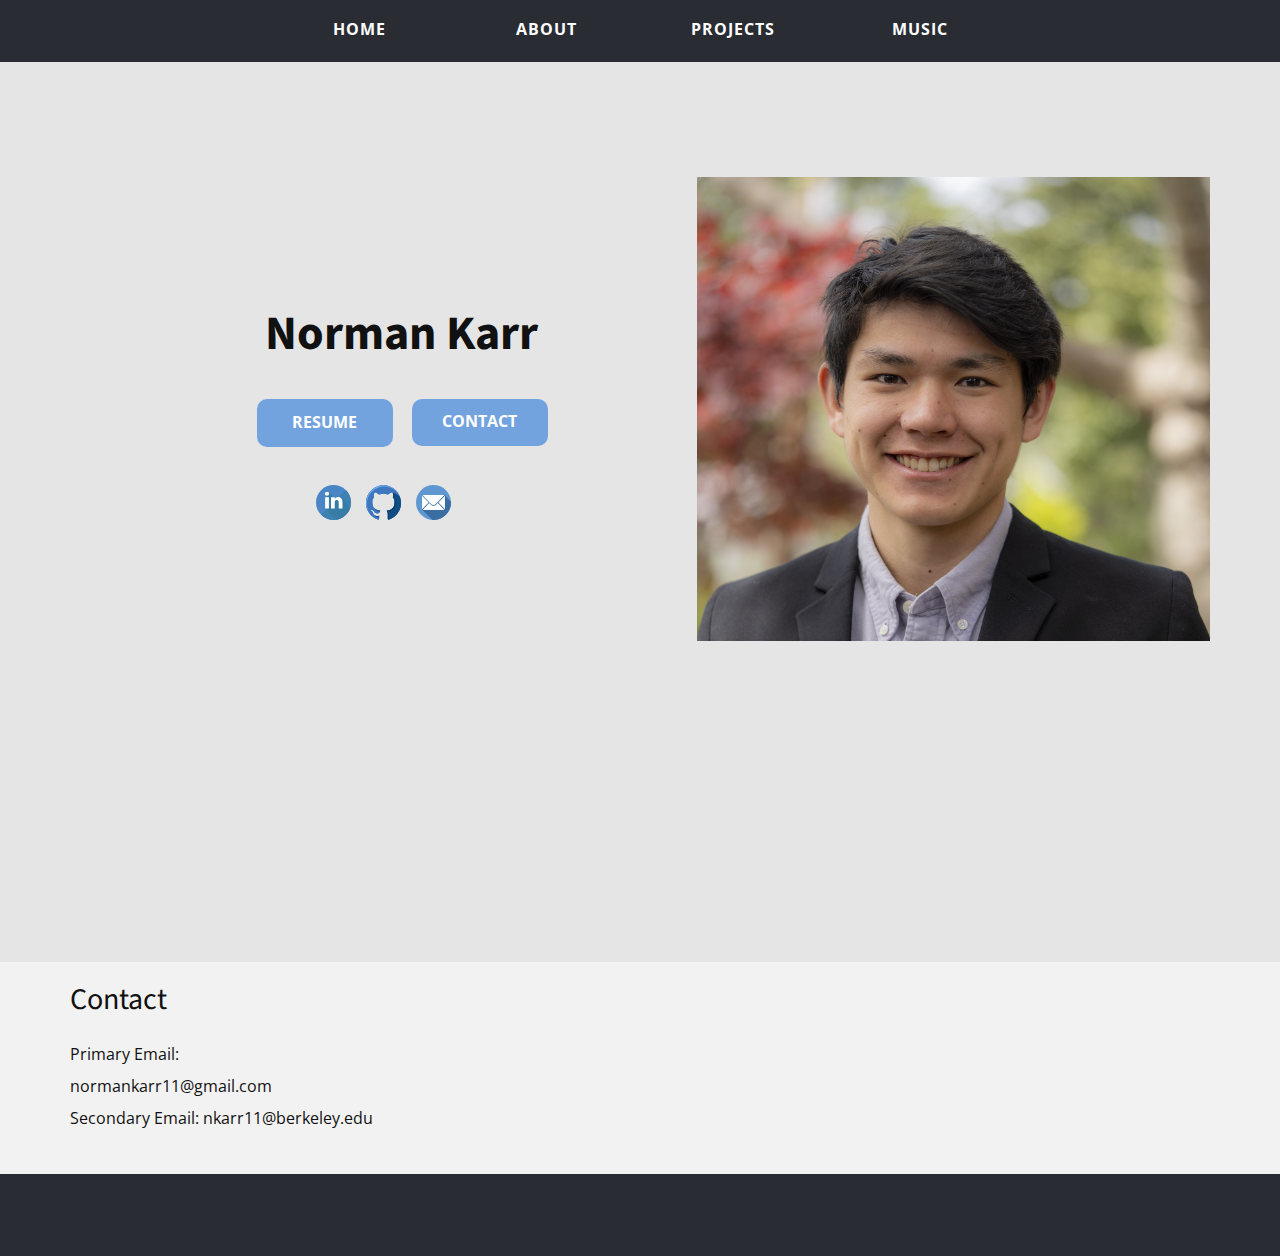
==== commit b7eb35d5: "back to og" ====
--- a/index.html
+++ b/index.html
@@ -16,6 +16,7 @@
     
     
     
+    
     <script type="application/ld+json">{
 		"@context": "http://schema.org",
 		"@type": "Organization",
@@ -31,12 +32,12 @@
           <div class="u-repeater u-repeater-1">
             <div class="u-container-style u-custom-item u-list-item u-repeater-item">
               <div class="u-container-layout u-similar-container u-container-layout-1">
-                <a href="./" data-page-id="56005958" class="u-border-none u-btn u-button-style u-custom-item u-hover-palette-2-dark-2 u-palette-2-dark-3 u-btn-1">Home</a>
+                <a href="" data-page-id="56005958" class="u-border-none u-btn u-button-style u-custom-item u-hover-palette-2-dark-2 u-palette-2-dark-3 u-btn-1">Home</a>
               </div>
             </div>
             <div class="u-container-style u-custom-item u-list-item u-repeater-item">
               <div class="u-container-layout u-similar-container u-container-layout-2">
-                <a href="About" data-page-id="15040500" class="u-border-none u-btn u-button-style u-custom-item u-hover-palette-2-dark-2 u-palette-2-dark-3 u-btn-2">About</a>
+                <a href="About" data-page-id="56005958" class="u-border-none u-btn u-button-style u-custom-item u-hover-palette-2-dark-2 u-palette-2-dark-3 u-btn-2">About</a>
               </div>
             </div>
             <div class="u-container-style u-custom-item u-list-item u-repeater-item">
@@ -46,42 +47,50 @@
             </div>
             <div class="u-container-style u-custom-item u-list-item u-repeater-item">
               <div class="u-container-layout u-similar-container u-container-layout-4">
-                <a href="Music" class="u-border-none u-btn u-button-style u-custom-item u-hover-palette-2-dark-2 u-palette-2-dark-3 u-btn-4">music</a>
+                <a href="Music" class="u-border-none u-btn u-button-style u-custom-item u-hover-palette-2-dark-2 u-palette-2-dark-3 u-btn-4">Music</a>
               </div>
             </div>
           </div>
         </div>
       </div></header>
-    <section class="skrollable u-clearfix u-image u-parallax u-shading u-section-1" id="sec-f4f9" data-image-width="2355" data-image-height="1476">
-      <div class="u-align-left u-clearfix u-sheet u-sheet-1">
-        <div class="u-container-style u-group u-opacity u-opacity-75 u-radius-3 u-shape-round u-white u-group-1">
-          <div class="u-container-layout u-container-layout-1">
-            <h1 class="u-align-center u-text u-text-default u-text-1">Norman Karr</h1>
-            <div class="u-container-style u-group u-group-2">
-              <div class="u-container-layout">
-                <a href="Norman-Karr.html#sec-4c44" data-page-id="56005958" class="u-active-custom-color-1 u-border-none u-btn u-btn-round u-button-style u-custom-color-1 u-hover-palette-1-light-1 u-radius-10 u-btn-1">CONTACT</a>
-                <a href="https://normankarr.com/Resume.pdf" class="u-active-custom-color-1 u-border-none u-btn u-btn-round u-button-style u-custom-color-1 u-hover-palette-1-light-1 u-radius-10 u-btn-2" target="_blank"> RESUME</a>
-              </div>
-            </div>
-            <div class="u-social-icons u-spacing-15 u-social-icons-1">
-              <a class="u-social-url" target="_blank" title="LinkedIn" href="https://www.linkedin.com/in/norman-karr/"><span class="u-icon u-social-icon u-social-linkedin u-icon-1"><svg class="u-svg-link" preserveAspectRatio="xMidYMin slice" viewBox="0 0 473.931 473.931" style=""><use xmlns:xlink="http://www.w3.org/1999/xlink" xlink:href="#svg-610a"></use></svg><svg class="u-svg-content" viewBox="0 0 473.931 473.931" x="0px" y="0px" id="svg-610a" style="enable-background:new 0 0 473.931 473.931;"><circle style="fill:#4A86C5;" cx="236.966" cy="236.966" r="236.966"></circle><path style="fill:#3D80B2;" d="M404.518,69.383c92.541,92.549,92.549,242.59,0,335.138c-92.541,92.541-242.593,92.541-335.134,0  L404.518,69.383z"></path><path style="fill:#4A86C5;" d="M462.646,309.275c0.868-2.713,1.658-5.456,2.432-8.206  C464.307,303.823,463.496,306.562,462.646,309.275z"></path><g><polygon style="fill:#377CA5;" points="465.097,301.017 465.097,301.017 465.082,301.07  "></polygon><path style="fill:#377CA5;" d="M465.097,301.017L336.721,172.641l-29.204,29.204l-20.303-20.303l-16.946,16.946L171.032,99.25   l-6.155-2.346l-38.08,38.08l45.968,45.964l-44.998,44.995l43.943,43.943l-48.048,48.052L276.475,470.59   c87.984-14.78,159.5-77.993,186.175-161.311c0.849-2.716,1.658-5.452,2.432-8.206C465.082,301.055,465.09,301.032,465.097,301.017z   "></path>
+    <section class="u-clearfix u-grey-10 u-section-1" id="home">
+      <div class="u-clearfix u-sheet u-sheet-1">
+        <div class="u-clearfix u-expanded-width u-gutter-0 u-layout-spacing-vertical u-layout-wrap u-layout-wrap-1">
+          <div class="u-layout">
+            <div class="u-layout-row">
+              <div class="u-container-style u-layout-cell u-left-cell u-size-33 u-layout-cell-1">
+                <div class="u-container-layout u-container-layout-1">
+                  <h1 class="u-align-center u-text u-text-default u-text-1">Norman Karr</h1>
+                  <div class="u-container-style u-group u-group-1">
+                    <div class="u-container-layout">
+                      <a href="#contact" data-page-id="56005958" class="u-active-custom-color-1 u-border-none u-btn u-btn-round u-button-style u-custom-color-1 u-hover-palette-1-light-1 u-radius-10 u-btn-1">CONTACT</a>
+                      <a href="https://normankarr.com/Resume.pdf" class="u-active-custom-color-1 u-border-none u-btn u-btn-round u-button-style u-custom-color-1 u-hover-palette-1-light-1 u-radius-10 u-btn-2" target="_blank"> RESUME</a>
+                    </div>
+                  </div>
+                  <div class="u-social-icons u-spacing-15 u-social-icons-1">
+                    <a class="u-social-url" target="_blank" title="LinkedIn" href="https://www.linkedin.com/in/norman-karr/"><span class="u-icon u-social-icon u-social-linkedin u-icon-1"><svg class="u-svg-link" preserveAspectRatio="xMidYMin slice" viewBox="0 0 473.931 473.931" style=""><use xmlns:xlink="http://www.w3.org/1999/xlink" xlink:href="#svg-b4d2"></use></svg><svg class="u-svg-content" viewBox="0 0 473.931 473.931" x="0px" y="0px" id="svg-b4d2" style="enable-background:new 0 0 473.931 473.931;"><circle style="fill:#4A86C5;" cx="236.966" cy="236.966" r="236.966"></circle><path style="fill:#3D80B2;" d="M404.518,69.383c92.541,92.549,92.549,242.59,0,335.138c-92.541,92.541-242.593,92.541-335.134,0  L404.518,69.383z"></path><path style="fill:#4A86C5;" d="M462.646,309.275c0.868-2.713,1.658-5.456,2.432-8.206  C464.307,303.823,463.496,306.562,462.646,309.275z"></path><g><polygon style="fill:#377CA5;" points="465.097,301.017 465.097,301.017 465.082,301.07  "></polygon><path style="fill:#377CA5;" d="M465.097,301.017L336.721,172.641l-29.204,29.204l-20.303-20.303l-16.946,16.946L171.032,99.25   l-6.155-2.346l-38.08,38.08l45.968,45.964l-44.998,44.995l43.943,43.943l-48.048,48.052L276.475,470.59   c87.984-14.78,159.5-77.993,186.175-161.311c0.849-2.716,1.658-5.452,2.432-8.206C465.082,301.055,465.09,301.032,465.097,301.017z   "></path>
 </g><path style="fill:#FFFFFF;" d="M358.565,230.459v87.883h-50.944v-81.997c0-20.595-7.375-34.656-25.811-34.656  c-14.084,0-22.458,9.474-26.147,18.634c-1.343,3.278-1.688,7.835-1.688,12.423v85.593H203.02c0,0,0.681-138.875,0-153.259h50.952  V186.8c-0.094,0.161-0.236,0.34-0.329,0.498h0.329V186.8c6.769-10.425,18.862-25.324,45.923-25.324  C333.432,161.479,358.565,183.384,358.565,230.459z M149.7,91.198c-17.429,0-28.838,11.439-28.838,26.473  c0,14.716,11.072,26.495,28.164,26.495h0.344c17.766,0,28.823-11.779,28.823-26.495C177.857,102.636,167.137,91.198,149.7,91.198z   M123.886,318.341h50.944V165.083h-50.944V318.341z"></path></svg></span>
-              </a>
-              <a class="u-social-url" target="_blank" title="github" href="https://github.com/normankarr"><span class="u-icon u-social-custom u-social-icon u-icon-2"><svg class="u-svg-link" preserveAspectRatio="xMidYMin slice" viewBox="0 0 496 496" style=""><use xmlns:xlink="http://www.w3.org/1999/xlink" xlink:href="#svg-0045"></use></svg><svg class="u-svg-content" viewBox="0 0 496 496" x="0px" y="0px" id="svg-0045" style="enable-background:new 0 0 496 496;"><path id="SVGCleanerId_0" style="fill:#3E77BF;" d="M247.992,5.163C111.048,5.163,0,116.627,0,254.163  c0,109.992,71.048,203.32,169.632,236.24c12.392,2.296,16.912-5.392,16.912-12c0-5.904-0.216-21.56-0.336-42.344  c-69,15.064-83.552-33.376-83.552-33.376c-11.264-28.768-27.52-36.408-27.52-36.408c-22.528-15.456,1.696-15.16,1.696-15.16  c24.88,1.752,37.976,25.672,37.976,25.672c22.144,38.048,58.064,27.048,72.192,20.672c2.232-16.08,8.656-27.064,15.736-33.28  c-55.056-6.296-112.944-27.64-112.944-123.04c0-27.176,9.656-49.408,25.52-66.832c-2.568-6.296-11.072-31.6,2.416-65.872  c0,0,20.832-6.688,68.2,25.52c19.784-5.52,41-8.28,62.096-8.392c21.048,0.112,42.28,2.864,62.096,8.392  c47.328-32.208,68.128-25.52,68.128-25.52c13.52,34.272,5.016,59.576,2.456,65.872c15.904,17.424,25.504,39.648,25.504,66.832  c0,95.64-57.984,116.68-113.232,122.856c8.904,7.688,16.832,22.872,16.832,46.112c0,33.296-0.296,60.128-0.296,68.296  c0,6.672,4.472,14.424,17.048,11.968C425.016,457.387,496,364.123,496,254.163C496,116.627,384.952,5.163,247.992,5.163z"></path><g><path id="SVGCleanerId_0_1_" style="fill:#3E77BF;" d="M247.992,5.163C111.048,5.163,0,116.627,0,254.163   c0,109.992,71.048,203.32,169.632,236.24c12.392,2.296,16.912-5.392,16.912-12c0-5.904-0.216-21.56-0.336-42.344   c-69,15.064-83.552-33.376-83.552-33.376c-11.264-28.768-27.52-36.408-27.52-36.408c-22.528-15.456,1.696-15.16,1.696-15.16   c24.88,1.752,37.976,25.672,37.976,25.672c22.144,38.048,58.064,27.048,72.192,20.672c2.232-16.08,8.656-27.064,15.736-33.28   c-55.056-6.296-112.944-27.64-112.944-123.04c0-27.176,9.656-49.408,25.52-66.832c-2.568-6.296-11.072-31.6,2.416-65.872   c0,0,20.832-6.688,68.2,25.52c19.784-5.52,41-8.28,62.096-8.392c21.048,0.112,42.28,2.864,62.096,8.392   c47.328-32.208,68.128-25.52,68.128-25.52c13.52,34.272,5.016,59.576,2.456,65.872c15.904,17.424,25.504,39.648,25.504,66.832   c0,95.64-57.984,116.68-113.232,122.856c8.904,7.688,16.832,22.872,16.832,46.112c0,33.296-0.296,60.128-0.296,68.296   c0,6.672,4.472,14.424,17.048,11.968C425.016,457.387,496,364.123,496,254.163C496,116.627,384.952,5.163,247.992,5.163z"></path>
+                    </a>
+                    <a class="u-social-url" target="_blank" title="github" href="https://github.com/normankarr"><span class="u-icon u-social-custom u-social-icon u-icon-2"><svg class="u-svg-link" preserveAspectRatio="xMidYMin slice" viewBox="0 0 496 496" style=""><use xmlns:xlink="http://www.w3.org/1999/xlink" xlink:href="#svg-950f"></use></svg><svg class="u-svg-content" viewBox="0 0 496 496" x="0px" y="0px" id="svg-950f" style="enable-background:new 0 0 496 496;"><path id="SVGCleanerId_0" style="fill:#3E77BF;" d="M247.992,5.163C111.048,5.163,0,116.627,0,254.163  c0,109.992,71.048,203.32,169.632,236.24c12.392,2.296,16.912-5.392,16.912-12c0-5.904-0.216-21.56-0.336-42.344  c-69,15.064-83.552-33.376-83.552-33.376c-11.264-28.768-27.52-36.408-27.52-36.408c-22.528-15.456,1.696-15.16,1.696-15.16  c24.88,1.752,37.976,25.672,37.976,25.672c22.144,38.048,58.064,27.048,72.192,20.672c2.232-16.08,8.656-27.064,15.736-33.28  c-55.056-6.296-112.944-27.64-112.944-123.04c0-27.176,9.656-49.408,25.52-66.832c-2.568-6.296-11.072-31.6,2.416-65.872  c0,0,20.832-6.688,68.2,25.52c19.784-5.52,41-8.28,62.096-8.392c21.048,0.112,42.28,2.864,62.096,8.392  c47.328-32.208,68.128-25.52,68.128-25.52c13.52,34.272,5.016,59.576,2.456,65.872c15.904,17.424,25.504,39.648,25.504,66.832  c0,95.64-57.984,116.68-113.232,122.856c8.904,7.688,16.832,22.872,16.832,46.112c0,33.296-0.296,60.128-0.296,68.296  c0,6.672,4.472,14.424,17.048,11.968C425.016,457.387,496,364.123,496,254.163C496,116.627,384.952,5.163,247.992,5.163z"></path><g><path id="SVGCleanerId_0_1_" style="fill:#3E77BF;" d="M247.992,5.163C111.048,5.163,0,116.627,0,254.163   c0,109.992,71.048,203.32,169.632,236.24c12.392,2.296,16.912-5.392,16.912-12c0-5.904-0.216-21.56-0.336-42.344   c-69,15.064-83.552-33.376-83.552-33.376c-11.264-28.768-27.52-36.408-27.52-36.408c-22.528-15.456,1.696-15.16,1.696-15.16   c24.88,1.752,37.976,25.672,37.976,25.672c22.144,38.048,58.064,27.048,72.192,20.672c2.232-16.08,8.656-27.064,15.736-33.28   c-55.056-6.296-112.944-27.64-112.944-123.04c0-27.176,9.656-49.408,25.52-66.832c-2.568-6.296-11.072-31.6,2.416-65.872   c0,0,20.832-6.688,68.2,25.52c19.784-5.52,41-8.28,62.096-8.392c21.048,0.112,42.28,2.864,62.096,8.392   c47.328-32.208,68.128-25.52,68.128-25.52c13.52,34.272,5.016,59.576,2.456,65.872c15.904,17.424,25.504,39.648,25.504,66.832   c0,95.64-57.984,116.68-113.232,122.856c8.904,7.688,16.832,22.872,16.832,46.112c0,33.296-0.296,60.128-0.296,68.296   c0,6.672,4.472,14.424,17.048,11.968C425.016,457.387,496,364.123,496,254.163C496,116.627,384.952,5.163,247.992,5.163z"></path>
 </g><g><path style="fill:#114C82;" d="M378.496,109.131c13.128,33.904,4.752,58.928,2.2,65.176c15.904,17.424,25.504,39.648,25.504,66.832   c0,95.64-57.984,116.68-113.232,122.856c8.904,7.688,16.832,22.872,16.832,46.112c0,33.296-0.296,60.128-0.296,68.296   c0,6.672,4.472,14.424,17.048,11.968C425.016,457.387,496,364.123,496,254.163c0-29.56-5.152-57.896-14.568-84.2   C447.24,133.963,409.184,109.987,378.496,109.131z"></path><path style="fill:#114C82;" d="M192.976,377.323c2.784-5.616,6.184-9.984,9.76-13.144c-30.176-3.456-61.168-11.512-83.048-33.744   C136.52,358.451,163.928,371.195,192.976,377.323z"></path>
 </g><path style="fill:#6CA9EA;" d="M12.912,270.947c0-137.536,111.048-249,247.992-249c76.04,0,144.056,34.392,189.536,88.488  C405.52,46.755,331.616,5.163,247.992,5.163C111.048,5.163,0,116.627,0,254.163c0,61.32,22.12,117.424,58.752,160.792  C29.944,374.291,12.912,324.643,12.912,270.947z"></path><path style="fill:#083E66;" d="M322.712,426.899c0-23.232-7.928-38.44-16.832-46.128c55.248-6.16,113.24-27.216,113.24-122.848  c0-27.184-9.6-49.4-25.52-66.824c2.576-6.296,11.096-31.608-2.456-65.872c0,0-2.576-0.792-7.896-0.488  c5.808,25.84-0.416,44.32-2.552,49.568c15.904,17.424,25.504,39.648,25.504,66.832c0,95.64-57.984,116.68-113.232,122.856  c8.904,7.688,16.832,22.872,16.832,46.112c0,33.296-0.296,60.128-0.296,68.296c0,5.872,3.496,12.568,12.92,12.408  C322.488,479.555,322.712,455.659,322.712,426.899z"></path><path style="fill:#114C82;" d="M117.464,423.995c5.208,10.72,22.712,36.4,68.888,30.992c-0.064-5.648-0.112-11.976-0.144-18.928  C150.584,443.835,129.552,434.667,117.464,423.995z"></path><path style="fill:#6CA9EA;" d="M126.368,391.387c-1.592-2.4-4.576-6.472-8.904-10.544  C120.272,385.011,123.256,388.507,126.368,391.387z"></path></svg></span>
-              </a>
-              <a class="u-social-url" target="_blank" title="Gmail" href="mailto:normankarr11@gmail.com"><span class="u-icon u-social-custom u-social-icon u-icon-3"><svg class="u-svg-link" preserveAspectRatio="xMidYMin slice" viewBox="0 0 512 512" style=""><use xmlns:xlink="http://www.w3.org/1999/xlink" xlink:href="#svg-8d63"></use></svg><svg class="u-svg-content" viewBox="0 0 512 512" x="0px" y="0px" id="svg-8d63" style="enable-background:new 0 0 512 512;"><circle style="fill:#5F98D1;" cx="256" cy="256" r="256"></circle><path style="fill:#3A6DA1;" d="M415.813,147.466H95.558l116.019,120.806l33.48,33.9c-18.216-4.164-19.343-6.759-27.415-13.349  c-4.234-3.457-12.414-12.852-24.838-25.54C154.023,223.682,88.217,156.484,88.217,156.484v198.822l8.265,8.265l-0.925,0.963  L242.68,511.657c4.412,0.226,8.852,0.343,13.32,0.343c141.385,0,256-114.615,256-256c0-4.246-0.11-8.466-0.313-12.661  L415.813,147.466z"></path><g><polygon style="fill:#FFFFFF;" points="88.217,156.484 88.217,355.306 185.175,255.493  "></polygon><polygon style="fill:#FFFFFF;" points="423.783,156.484 423.783,355.306 327.307,255.895  "></polygon><path style="fill:#FFFFFF;" d="M95.558,147.466h320.255L289.948,278.524c-8.958,9.327-21.331,14.599-34.262,14.599   s-25.304-5.272-34.262-14.599L95.558,147.466z"></path><path style="fill:#FFFFFF;" d="M297.209,285.496c-10.799,11.244-25.933,17.694-41.523,17.694c-15.589,0-30.724-6.448-41.522-17.693   l-21.349-22.23L95.558,364.534h320.255l-97.256-101.267L297.209,285.496z"></path>
+                    </a>
+                    <a class="u-social-url" target="_blank" title="Gmail" href="mailto:normankarr11@gmail.com"><span class="u-icon u-social-custom u-social-icon u-icon-3"><svg class="u-svg-link" preserveAspectRatio="xMidYMin slice" viewBox="0 0 512 512" style=""><use xmlns:xlink="http://www.w3.org/1999/xlink" xlink:href="#svg-bd3c"></use></svg><svg class="u-svg-content" viewBox="0 0 512 512" x="0px" y="0px" id="svg-bd3c" style="enable-background:new 0 0 512 512;"><circle style="fill:#5F98D1;" cx="256" cy="256" r="256"></circle><path style="fill:#3A6DA1;" d="M415.813,147.466H95.558l116.019,120.806l33.48,33.9c-18.216-4.164-19.343-6.759-27.415-13.349  c-4.234-3.457-12.414-12.852-24.838-25.54C154.023,223.682,88.217,156.484,88.217,156.484v198.822l8.265,8.265l-0.925,0.963  L242.68,511.657c4.412,0.226,8.852,0.343,13.32,0.343c141.385,0,256-114.615,256-256c0-4.246-0.11-8.466-0.313-12.661  L415.813,147.466z"></path><g><polygon style="fill:#FFFFFF;" points="88.217,156.484 88.217,355.306 185.175,255.493  "></polygon><polygon style="fill:#FFFFFF;" points="423.783,156.484 423.783,355.306 327.307,255.895  "></polygon><path style="fill:#FFFFFF;" d="M95.558,147.466h320.255L289.948,278.524c-8.958,9.327-21.331,14.599-34.262,14.599   s-25.304-5.272-34.262-14.599L95.558,147.466z"></path><path style="fill:#FFFFFF;" d="M297.209,285.496c-10.799,11.244-25.933,17.694-41.523,17.694c-15.589,0-30.724-6.448-41.522-17.693   l-21.349-22.23L95.558,364.534h320.255l-97.256-101.267L297.209,285.496z"></path>
 </g></svg></span>
-              </a>
+                    </a>
+                  </div>
+                </div>
+              </div>
+              <div class="u-container-style u-image u-layout-cell u-right-cell u-size-27 u-image-1" src="" data-image-width="1600" data-image-height="1571">
+                <div class="u-container-layout u-container-layout-3"></div>
+              </div>
             </div>
           </div>
         </div>
-        <img class="u-image u-image-default u-image-1" src="images/headshot.jpg" alt="" data-image-width="1600" data-image-height="1571">
       </div>
     </section>
-    <section class="u-clearfix u-grey-15 u-section-2" id="sec-4c44">
-      <div class="u-clearfix u-sheet u-valign-middle u-sheet-1">
+    <section class="u-clearfix u-grey-5 u-section-3" id="contact">
+      <div class="u-clearfix u-sheet u-sheet-1">
         <h3 class="u-text u-text-default u-text-1">Contact<br>
         </h3>
         <p class="u-text u-text-2"> Primary Email: normankarr11@gmail.com<br>Secondary Email: nkarr11@berkeley.edu
--- a/nicepage.css
+++ b/nicepage.css
@@ -20144,12 +20144,12 @@
 .u-container-layout.u-color-1-dark-2:before,
 .u-table-alt-color-1-dark-2 tr:nth-child(even) {
   color: #ffffff;
-  background-color: #4c5a6c;
+  background-color: #555d66;
 }
 .u-button-style.u-color-1-dark-2,
 .u-button-style.u-color-1-dark-2[class*="u-border-"] {
   color: #ffffff !important;
-  background-color: #4c5a6c !important;
+  background-color: #555d66 !important;
 }
 .u-button-style.u-color-1-dark-2:hover,
 .u-button-style.u-color-1-dark-2[class*="u-border-"]:hover,
@@ -20162,7 +20162,7 @@
 li.active > .u-button-style.u-button-style.u-color-1-dark-2,
 li.active > .u-button-style.u-button-style.u-color-1-dark-2[class*="u-border-"] {
   color: #ffffff !important;
-  background-color: #445161 !important;
+  background-color: #4d545c !important;
 }
 .u-hover-color-1-dark-2:hover,
 .u-hover-color-1-dark-2[class*="u-border-"]:hover,
@@ -20185,10 +20185,10 @@
 li.active > a.u-button-style.u-button-style.u-active-color-1-dark-2,
 li.active > a.u-button-style.u-button-style.u-active-color-1-dark-2[class*="u-border-"] {
   color: #ffffff !important;
-  background-color: #4c5a6c !important;
+  background-color: #555d66 !important;
 }
 a.u-link.u-hover-color-1-dark-2:hover {
-  color: #4c5a6c !important;
+  color: #555d66 !important;
 }
 .u-color-1-dark-1,
 .u-body.u-color-1-dark-1,
@@ -20196,12 +20196,12 @@
 .u-container-layout.u-color-1-dark-1:before,
 .u-table-alt-color-1-dark-1 tr:nth-child(even) {
   color: #ffffff;
-  background-color: #6582a5;
+  background-color: #858e99;
 }
 .u-button-style.u-color-1-dark-1,
 .u-button-style.u-color-1-dark-1[class*="u-border-"] {
   color: #ffffff !important;
-  background-color: #6582a5 !important;
+  background-color: #858e99 !important;
 }
 .u-button-style.u-color-1-dark-1:hover,
 .u-button-style.u-color-1-dark-1[class*="u-border-"]:hover,
@@ -20214,7 +20214,7 @@
 li.active > .u-button-style.u-button-style.u-color-1-dark-1,
 li.active > .u-button-style.u-button-style.u-color-1-dark-1[class*="u-border-"] {
   color: #ffffff !important;
-  background-color: #587597 !important;
+  background-color: #75808c !important;
 }
 .u-hover-color-1-dark-1:hover,
 .u-hover-color-1-dark-1[class*="u-border-"]:hover,
@@ -20237,23 +20237,23 @@
 li.active > a.u-button-style.u-button-style.u-active-color-1-dark-1,
 li.active > a.u-button-style.u-button-style.u-active-color-1-dark-1[class*="u-border-"] {
   color: #ffffff !important;
-  background-color: #6582a5 !important;
+  background-color: #858e99 !important;
 }
 a.u-link.u-hover-color-1-dark-1:hover {
-  color: #6582a5 !important;
+  color: #858e99 !important;
 }
 .u-color-1,
 .u-body.u-color-1,
 .u-container-style.u-color-1:before,
 .u-container-layout.u-color-1:before,
 .u-table-alt-color-1 tr:nth-child(even) {
-  color: #ffffff;
-  background-color: #73a3de;
+  color: #111111;
+  background-color: #b8c1cc;
 }
 .u-button-style.u-color-1,
 .u-button-style.u-color-1[class*="u-border-"] {
-  color: #ffffff !important;
-  background-color: #73a3de !important;
+  color: #111111 !important;
+  background-color: #b8c1cc !important;
 }
 .u-button-style.u-color-1:hover,
 .u-button-style.u-color-1[class*="u-border-"]:hover,
@@ -20265,8 +20265,8 @@
 .u-button-style.u-button-style.u-color-1[class*="u-border-"].active,
 li.active > .u-button-style.u-button-style.u-color-1,
 li.active > .u-button-style.u-button-style.u-color-1[class*="u-border-"] {
-  color: #ffffff !important;
-  background-color: #5891d8 !important;
+  color: #111111 !important;
+  background-color: #a1adbc !important;
 }
 .u-hover-color-1:hover,
 .u-hover-color-1[class*="u-border-"]:hover,
@@ -20288,24 +20288,24 @@
 a.u-button-style.u-button-style.active > .u-active-color-1[class*="u-border-"],
 li.active > a.u-button-style.u-button-style.u-active-color-1,
 li.active > a.u-button-style.u-button-style.u-active-color-1[class*="u-border-"] {
-  color: #ffffff !important;
-  background-color: #73a3de !important;
+  color: #111111 !important;
+  background-color: #b8c1cc !important;
 }
 a.u-link.u-hover-color-1:hover {
-  color: #73a3de !important;
+  color: #b8c1cc !important;
 }
 .u-color-1-light-1,
 .u-body.u-color-1-light-1,
 .u-container-style.u-color-1-light-1:before,
 .u-container-layout.u-color-1-light-1:before,
 .u-table-alt-color-1-light-1 tr:nth-child(even) {
-  color: #ffffff;
-  background-color: #9abde8;
+  color: #111111;
+  background-color: #ccd3db;
 }
 .u-button-style.u-color-1-light-1,
 .u-button-style.u-color-1-light-1[class*="u-border-"] {
-  color: #ffffff !important;
-  background-color: #9abde8 !important;
+  color: #111111 !important;
+  background-color: #ccd3db !important;
 }
 .u-button-style.u-color-1-light-1:hover,
 .u-button-style.u-color-1-light-1[class*="u-border-"]:hover,
@@ -20317,8 +20317,8 @@
 .u-button-style.u-button-style.u-color-1-light-1[class*="u-border-"].active,
 li.active > .u-button-style.u-button-style.u-color-1-light-1,
 li.active > .u-button-style.u-button-style.u-color-1-light-1[class*="u-border-"] {
-  color: #ffffff !important;
-  background-color: #7ba8e1 !important;
+  color: #111111 !important;
+  background-color: #b3bec9 !important;
 }
 .u-hover-color-1-light-1:hover,
 .u-hover-color-1-light-1[class*="u-border-"]:hover,
@@ -20340,11 +20340,11 @@
 a.u-button-style.u-button-style.active > .u-active-color-1-light-1[class*="u-border-"],
 li.active > a.u-button-style.u-button-style.u-active-color-1-light-1,
 li.active > a.u-button-style.u-button-style.u-active-color-1-light-1[class*="u-border-"] {
-  color: #ffffff !important;
-  background-color: #9abde8 !important;
+  color: #111111 !important;
+  background-color: #ccd3db !important;
 }
 a.u-link.u-hover-color-1-light-1:hover {
-  color: #9abde8 !important;
+  color: #ccd3db !important;
 }
 .u-color-1-light-2,
 .u-body.u-color-1-light-2,
@@ -20352,12 +20352,12 @@
 .u-container-layout.u-color-1-light-2:before,
 .u-table-alt-color-1-light-2 tr:nth-child(even) {
   color: #111111;
-  background-color: #c3d8f2;
+  background-color: #e0e5eb;
 }
 .u-button-style.u-color-1-light-2,
 .u-button-style.u-color-1-light-2[class*="u-border-"] {
   color: #111111 !important;
-  background-color: #c3d8f2 !important;
+  background-color: #e0e5eb !important;
 }
 .u-button-style.u-color-1-light-2:hover,
 .u-button-style.u-color-1-light-2[class*="u-border-"]:hover,
@@ -20370,7 +20370,7 @@
 li.active > .u-button-style.u-button-style.u-color-1-light-2,
 li.active > .u-button-style.u-button-style.u-color-1-light-2[class*="u-border-"] {
   color: #111111 !important;
-  background-color: #9fc1ea !important;
+  background-color: #c4ced9 !important;
 }
 .u-hover-color-1-light-2:hover,
 .u-hover-color-1-light-2[class*="u-border-"]:hover,
@@ -20393,10 +20393,10 @@
 li.active > a.u-button-style.u-button-style.u-active-color-1-light-2,
 li.active > a.u-button-style.u-button-style.u-active-color-1-light-2[class*="u-border-"] {
   color: #111111 !important;
-  background-color: #c3d8f2 !important;
+  background-color: #e0e5eb !important;
 }
 a.u-link.u-hover-color-1-light-2:hover {
-  color: #c3d8f2 !important;
+  color: #e0e5eb !important;
 }
 .u-color-1-light-3,
 .u-body.u-color-1-light-3,
@@ -20404,12 +20404,12 @@
 .u-container-layout.u-color-1-light-3:before,
 .u-table-alt-color-1-light-3 tr:nth-child(even) {
   color: #111111;
-  background-color: #f0f5fc;
+  background-color: #f5f7fa;
 }
 .u-button-style.u-color-1-light-3,
 .u-button-style.u-color-1-light-3[class*="u-border-"] {
   color: #111111 !important;
-  background-color: #f0f5fc !important;
+  background-color: #f5f7fa !important;
 }
 .u-button-style.u-color-1-light-3:hover,
 .u-button-style.u-color-1-light-3[class*="u-border-"]:hover,
@@ -20422,7 +20422,7 @@
 li.active > .u-button-style.u-button-style.u-color-1-light-3,
 li.active > .u-button-style.u-button-style.u-color-1-light-3[class*="u-border-"] {
   color: #111111 !important;
-  background-color: #c7daf4 !important;
+  background-color: #d4dde9 !important;
 }
 .u-hover-color-1-light-3:hover,
 .u-hover-color-1-light-3[class*="u-border-"]:hover,
@@ -20445,23 +20445,23 @@
 li.active > a.u-button-style.u-button-style.u-active-color-1-light-3,
 li.active > a.u-button-style.u-button-style.u-active-color-1-light-3[class*="u-border-"] {
   color: #111111 !important;
-  background-color: #f0f5fc !important;
+  background-color: #f5f7fa !important;
 }
 a.u-link.u-hover-color-1-light-3:hover {
-  color: #f0f5fc !important;
+  color: #f5f7fa !important;
 }
 .u-color-1-base,
 .u-body.u-color-1-base,
 .u-container-style.u-color-1-base:before,
 .u-container-layout.u-color-1-base:before,
 .u-table-alt-color-1-base tr:nth-child(even) {
-  color: #ffffff;
-  background-color: #73a3de;
+  color: #111111;
+  background-color: #b8c1cc;
 }
 .u-button-style.u-color-1-base,
 .u-button-style.u-color-1-base[class*="u-border-"] {
-  color: #ffffff !important;
-  background-color: #73a3de !important;
+  color: #111111 !important;
+  background-color: #b8c1cc !important;
 }
 .u-button-style.u-color-1-base:hover,
 .u-button-style.u-color-1-base[class*="u-border-"]:hover,
@@ -20473,8 +20473,8 @@
 .u-button-style.u-button-style.u-color-1-base[class*="u-border-"].active,
 li.active > .u-button-style.u-button-style.u-color-1-base,
 li.active > .u-button-style.u-button-style.u-color-1-base[class*="u-border-"] {
-  color: #ffffff !important;
-  background-color: #5891d8 !important;
+  color: #111111 !important;
+  background-color: #a1adbc !important;
 }
 .u-hover-color-1-base:hover,
 .u-hover-color-1-base[class*="u-border-"]:hover,
@@ -20496,11 +20496,11 @@
 a.u-button-style.u-button-style.active > .u-active-color-1-base[class*="u-border-"],
 li.active > a.u-button-style.u-button-style.u-active-color-1-base,
 li.active > a.u-button-style.u-button-style.u-active-color-1-base[class*="u-border-"] {
-  color: #ffffff !important;
-  background-color: #73a3de !important;
+  color: #111111 !important;
+  background-color: #b8c1cc !important;
 }
 a.u-link.u-hover-color-1-base:hover {
-  color: #73a3de !important;
+  color: #b8c1cc !important;
 }
 .u-color-2-dark-3,
 .u-body.u-color-2-dark-3,
@@ -20560,12 +20560,12 @@
 .u-container-layout.u-color-2-dark-2:before,
 .u-table-alt-color-2-dark-2 tr:nth-child(even) {
   color: #ffffff;
-  background-color: #3e4a59;
+  background-color: #4c5a6c;
 }
 .u-button-style.u-color-2-dark-2,
 .u-button-style.u-color-2-dark-2[class*="u-border-"] {
   color: #ffffff !important;
-  background-color: #3e4a59 !important;
+  background-color: #4c5a6c !important;
 }
 .u-button-style.u-color-2-dark-2:hover,
 .u-button-style.u-color-2-dark-2[class*="u-border-"]:hover,
@@ -20578,7 +20578,7 @@
 li.active > .u-button-style.u-button-style.u-color-2-dark-2,
 li.active > .u-button-style.u-button-style.u-color-2-dark-2[class*="u-border-"] {
   color: #ffffff !important;
-  background-color: #384350 !important;
+  background-color: #445161 !important;
 }
 .u-hover-color-2-dark-2:hover,
 .u-hover-color-2-dark-2[class*="u-border-"]:hover,
@@ -20601,10 +20601,10 @@
 li.active > a.u-button-style.u-button-style.u-active-color-2-dark-2,
 li.active > a.u-button-style.u-button-style.u-active-color-2-dark-2[class*="u-border-"] {
   color: #ffffff !important;
-  background-color: #3e4a59 !important;
+  background-color: #4c5a6c !important;
 }
 a.u-link.u-hover-color-2-dark-2:hover {
-  color: #3e4a59 !important;
+  color: #4c5a6c !important;
 }
 .u-color-2-dark-1,
 .u-body.u-color-2-dark-1,
@@ -20612,12 +20612,12 @@
 .u-container-layout.u-color-2-dark-1:before,
 .u-table-alt-color-2-dark-1 tr:nth-child(even) {
   color: #ffffff;
-  background-color: #4c637f;
+  background-color: #6582a5;
 }
 .u-button-style.u-color-2-dark-1,
 .u-button-style.u-color-2-dark-1[class*="u-border-"] {
   color: #ffffff !important;
-  background-color: #4c637f !important;
+  background-color: #6582a5 !important;
 }
 .u-button-style.u-color-2-dark-1:hover,
 .u-button-style.u-color-2-dark-1[class*="u-border-"]:hover,
@@ -20630,7 +20630,7 @@
 li.active > .u-button-style.u-button-style.u-color-2-dark-1,
 li.active > .u-button-style.u-button-style.u-color-2-dark-1[class*="u-border-"] {
   color: #ffffff !important;
-  background-color: #445972 !important;
+  background-color: #587597 !important;
 }
 .u-hover-color-2-dark-1:hover,
 .u-hover-color-2-dark-1[class*="u-border-"]:hover,
@@ -20653,10 +20653,10 @@
 li.active > a.u-button-style.u-button-style.u-active-color-2-dark-1,
 li.active > a.u-button-style.u-button-style.u-active-color-2-dark-1[class*="u-border-"] {
   color: #ffffff !important;
-  background-color: #4c637f !important;
+  background-color: #6582a5 !important;
 }
 a.u-link.u-hover-color-2-dark-1:hover {
-  color: #4c637f !important;
+  color: #6582a5 !important;
 }
 .u-color-2,
 .u-body.u-color-2,
@@ -20664,12 +20664,12 @@
 .u-container-layout.u-color-2:before,
 .u-table-alt-color-2 tr:nth-child(even) {
   color: #ffffff;
-  background-color: #85a0c1;
+  background-color: #73a3de;
 }
 .u-button-style.u-color-2,
 .u-button-style.u-color-2[class*="u-border-"] {
   color: #ffffff !important;
-  background-color: #85a0c1 !important;
+  background-color: #73a3de !important;
 }
 .u-button-style.u-color-2:hover,
 .u-button-style.u-color-2[class*="u-border-"]:hover,
@@ -20682,7 +20682,7 @@
 li.active > .u-button-style.u-button-style.u-color-2,
 li.active > .u-button-style.u-button-style.u-color-2[class*="u-border-"] {
   color: #ffffff !important;
-  background-color: #6f8fb6 !important;
+  background-color: #5891d8 !important;
 }
 .u-hover-color-2:hover,
 .u-hover-color-2[class*="u-border-"]:hover,
@@ -20705,10 +20705,10 @@
 li.active > a.u-button-style.u-button-style.u-active-color-2,
 li.active > a.u-button-style.u-button-style.u-active-color-2[class*="u-border-"] {
   color: #ffffff !important;
-  background-color: #85a0c1 !important;
+  background-color: #73a3de !important;
 }
 a.u-link.u-hover-color-2:hover {
-  color: #85a0c1 !important;
+  color: #73a3de !important;
 }
 .u-color-2-light-1,
 .u-body.u-color-2-light-1,
@@ -20716,12 +20716,12 @@
 .u-container-layout.u-color-2-light-1:before,
 .u-table-alt-color-2-light-1 tr:nth-child(even) {
   color: #ffffff;
-  background-color: #a6bbd4;
+  background-color: #9abde8;
 }
 .u-button-style.u-color-2-light-1,
 .u-button-style.u-color-2-light-1[class*="u-border-"] {
   color: #ffffff !important;
-  background-color: #a6bbd4 !important;
+  background-color: #9abde8 !important;
 }
 .u-button-style.u-color-2-light-1:hover,
 .u-button-style.u-color-2-light-1[class*="u-border-"]:hover,
@@ -20734,7 +20734,7 @@
 li.active > .u-button-style.u-button-style.u-color-2-light-1,
 li.active > .u-button-style.u-button-style.u-color-2-light-1[class*="u-border-"] {
   color: #ffffff !important;
-  background-color: #8da8c8 !important;
+  background-color: #7ba8e1 !important;
 }
 .u-hover-color-2-light-1:hover,
 .u-hover-color-2-light-1[class*="u-border-"]:hover,
@@ -20757,10 +20757,10 @@
 li.active > a.u-button-style.u-button-style.u-active-color-2-light-1,
 li.active > a.u-button-style.u-button-style.u-active-color-2-light-1[class*="u-border-"] {
   color: #ffffff !important;
-  background-color: #a6bbd4 !important;
+  background-color: #9abde8 !important;
 }
 a.u-link.u-hover-color-2-light-1:hover {
-  color: #a6bbd4 !important;
+  color: #9abde8 !important;
 }
 .u-color-2-light-2,
 .u-body.u-color-2-light-2,
@@ -20768,12 +20768,12 @@
 .u-container-layout.u-color-2-light-2:before,
 .u-table-alt-color-2-light-2 tr:nth-child(even) {
   color: #111111;
-  background-color: #cad7e6;
+  background-color: #c3d8f2;
 }
 .u-button-style.u-color-2-light-2,
 .u-button-style.u-color-2-light-2[class*="u-border-"] {
   color: #111111 !important;
-  background-color: #cad7e6 !important;
+  background-color: #c3d8f2 !important;
 }
 .u-button-style.u-color-2-light-2:hover,
 .u-button-style.u-color-2-light-2[class*="u-border-"]:hover,
@@ -20786,7 +20786,7 @@
 li.active > .u-button-style.u-button-style.u-color-2-light-2,
 li.active > .u-button-style.u-button-style.u-color-2-light-2[class*="u-border-"] {
   color: #111111 !important;
-  background-color: #adc1d8 !important;
+  background-color: #9fc1ea !important;
 }
 .u-hover-color-2-light-2:hover,
 .u-hover-color-2-light-2[class*="u-border-"]:hover,
@@ -20809,10 +20809,10 @@
 li.active > a.u-button-style.u-button-style.u-active-color-2-light-2,
 li.active > a.u-button-style.u-button-style.u-active-color-2-light-2[class*="u-border-"] {
   color: #111111 !important;
-  background-color: #cad7e6 !important;
+  background-color: #c3d8f2 !important;
 }
 a.u-link.u-hover-color-2-light-2:hover {
-  color: #cad7e6 !important;
+  color: #c3d8f2 !important;
 }
 .u-color-2-light-3,
 .u-body.u-color-2-light-3,
@@ -20820,12 +20820,12 @@
 .u-container-layout.u-color-2-light-3:before,
 .u-table-alt-color-2-light-3 tr:nth-child(even) {
   color: #111111;
-  background-color: #f1f5f9;
+  background-color: #f0f5fc;
 }
 .u-button-style.u-color-2-light-3,
 .u-button-style.u-color-2-light-3[class*="u-border-"] {
   color: #111111 !important;
-  background-color: #f1f5f9 !important;
+  background-color: #f0f5fc !important;
 }
 .u-button-style.u-color-2-light-3:hover,
 .u-button-style.u-color-2-light-3[class*="u-border-"]:hover,
@@ -20838,7 +20838,7 @@
 li.active > .u-button-style.u-button-style.u-color-2-light-3,
 li.active > .u-button-style.u-button-style.u-color-2-light-3[class*="u-border-"] {
   color: #111111 !important;
-  background-color: #cfddea !important;
+  background-color: #c7daf4 !important;
 }
 .u-hover-color-2-light-3:hover,
 .u-hover-color-2-light-3[class*="u-border-"]:hover,
@@ -20861,10 +20861,10 @@
 li.active > a.u-button-style.u-button-style.u-active-color-2-light-3,
 li.active > a.u-button-style.u-button-style.u-active-color-2-light-3[class*="u-border-"] {
   color: #111111 !important;
-  background-color: #f1f5f9 !important;
+  background-color: #f0f5fc !important;
 }
 a.u-link.u-hover-color-2-light-3:hover {
-  color: #f1f5f9 !important;
+  color: #f0f5fc !important;
 }
 .u-color-2-base,
 .u-body.u-color-2-base,
@@ -20872,12 +20872,12 @@
 .u-container-layout.u-color-2-base:before,
 .u-table-alt-color-2-base tr:nth-child(even) {
   color: #ffffff;
-  background-color: #4c637f;
+  background-color: #73a3de;
 }
 .u-button-style.u-color-2-base,
 .u-button-style.u-color-2-base[class*="u-border-"] {
   color: #ffffff !important;
-  background-color: #4c637f !important;
+  background-color: #73a3de !important;
 }
 .u-button-style.u-color-2-base:hover,
 .u-button-style.u-color-2-base[class*="u-border-"]:hover,
@@ -20890,7 +20890,7 @@
 li.active > .u-button-style.u-button-style.u-color-2-base,
 li.active > .u-button-style.u-button-style.u-color-2-base[class*="u-border-"] {
   color: #ffffff !important;
-  background-color: #445972 !important;
+  background-color: #5891d8 !important;
 }
 .u-hover-color-2-base:hover,
 .u-hover-color-2-base[class*="u-border-"]:hover,
@@ -20913,10 +20913,10 @@
 li.active > a.u-button-style.u-button-style.u-active-color-2-base,
 li.active > a.u-button-style.u-button-style.u-active-color-2-base[class*="u-border-"] {
   color: #ffffff !important;
-  background-color: #4c637f !important;
+  background-color: #73a3de !important;
 }
 a.u-link.u-hover-color-2-base:hover {
-  color: #4c637f !important;
+  color: #73a3de !important;
 }
 .u-color-3-dark-3,
 .u-body.u-color-3-dark-3,
@@ -20924,12 +20924,12 @@
 .u-container-layout.u-color-3-dark-3:before,
 .u-table-alt-color-3-dark-3 tr:nth-child(even) {
   color: #ffffff;
-  background-color: #293331;
+  background-color: #292d33;
 }
 .u-button-style.u-color-3-dark-3,
 .u-button-style.u-color-3-dark-3[class*="u-border-"] {
   color: #ffffff !important;
-  background-color: #293331 !important;
+  background-color: #292d33 !important;
 }
 .u-button-style.u-color-3-dark-3:hover,
 .u-button-style.u-color-3-dark-3[class*="u-border-"]:hover,
@@ -20942,7 +20942,7 @@
 li.active > .u-button-style.u-button-style.u-color-3-dark-3,
 li.active > .u-button-style.u-button-style.u-color-3-dark-3[class*="u-border-"] {
   color: #ffffff !important;
-  background-color: #252e2c !important;
+  background-color: #25292e !important;
 }
 .u-hover-color-3-dark-3:hover,
 .u-hover-color-3-dark-3[class*="u-border-"]:hover,
@@ -20965,10 +20965,10 @@
 li.active > a.u-button-style.u-button-style.u-active-color-3-dark-3,
 li.active > a.u-button-style.u-button-style.u-active-color-3-dark-3[class*="u-border-"] {
   color: #ffffff !important;
-  background-color: #293331 !important;
+  background-color: #292d33 !important;
 }
 a.u-link.u-hover-color-3-dark-3:hover {
-  color: #293331 !important;
+  color: #292d33 !important;
 }
 .u-color-3-dark-2,
 .u-body.u-color-3-dark-2,
@@ -20976,12 +20976,12 @@
 .u-container-layout.u-color-3-dark-2:before,
 .u-table-alt-color-3-dark-2 tr:nth-child(even) {
   color: #ffffff;
-  background-color: #4d655f;
+  background-color: #3e4a59;
 }
 .u-button-style.u-color-3-dark-2,
 .u-button-style.u-color-3-dark-2[class*="u-border-"] {
   color: #ffffff !important;
-  background-color: #4d655f !important;
+  background-color: #3e4a59 !important;
 }
 .u-button-style.u-color-3-dark-2:hover,
 .u-button-style.u-color-3-dark-2[class*="u-border-"]:hover,
@@ -20994,7 +20994,7 @@
 li.active > .u-button-style.u-button-style.u-color-3-dark-2,
 li.active > .u-button-style.u-button-style.u-color-3-dark-2[class*="u-border-"] {
   color: #ffffff !important;
-  background-color: #455b56 !important;
+  background-color: #384350 !important;
 }
 .u-hover-color-3-dark-2:hover,
 .u-hover-color-3-dark-2[class*="u-border-"]:hover,
@@ -21017,10 +21017,10 @@
 li.active > a.u-button-style.u-button-style.u-active-color-3-dark-2,
 li.active > a.u-button-style.u-button-style.u-active-color-3-dark-2[class*="u-border-"] {
   color: #ffffff !important;
-  background-color: #4d655f !important;
+  background-color: #3e4a59 !important;
 }
 a.u-link.u-hover-color-3-dark-2:hover {
-  color: #4d655f !important;
+  color: #3e4a59 !important;
 }
 .u-color-3-dark-1,
 .u-body.u-color-3-dark-1,
@@ -21028,12 +21028,12 @@
 .u-container-layout.u-color-3-dark-1:before,
 .u-table-alt-color-3-dark-1 tr:nth-child(even) {
   color: #ffffff;
-  background-color: #6e978d;
+  background-color: #4c637f;
 }
 .u-button-style.u-color-3-dark-1,
 .u-button-style.u-color-3-dark-1[class*="u-border-"] {
   color: #ffffff !important;
-  background-color: #6e978d !important;
+  background-color: #4c637f !important;
 }
 .u-button-style.u-color-3-dark-1:hover,
 .u-button-style.u-color-3-dark-1[class*="u-border-"]:hover,
@@ -21046,7 +21046,7 @@
 li.active > .u-button-style.u-button-style.u-color-3-dark-1,
 li.active > .u-button-style.u-button-style.u-color-3-dark-1[class*="u-border-"] {
   color: #ffffff !important;
-  background-color: #62897f !important;
+  background-color: #445972 !important;
 }
 .u-hover-color-3-dark-1:hover,
 .u-hover-color-3-dark-1[class*="u-border-"]:hover,
@@ -21069,23 +21069,23 @@
 li.active > a.u-button-style.u-button-style.u-active-color-3-dark-1,
 li.active > a.u-button-style.u-button-style.u-active-color-3-dark-1[class*="u-border-"] {
   color: #ffffff !important;
-  background-color: #6e978d !important;
+  background-color: #4c637f !important;
 }
 a.u-link.u-hover-color-3-dark-1:hover {
-  color: #6e978d !important;
+  color: #4c637f !important;
 }
 .u-color-3,
 .u-body.u-color-3,
 .u-container-style.u-color-3:before,
 .u-container-layout.u-color-3:before,
 .u-table-alt-color-3 tr:nth-child(even) {
-  color: #111111;
-  background-color: #8bc9ba;
+  color: #ffffff;
+  background-color: #85a0c1;
 }
 .u-button-style.u-color-3,
 .u-button-style.u-color-3[class*="u-border-"] {
-  color: #111111 !important;
-  background-color: #8bc9ba !important;
+  color: #ffffff !important;
+  background-color: #85a0c1 !important;
 }
 .u-button-style.u-color-3:hover,
 .u-button-style.u-color-3[class*="u-border-"]:hover,
@@ -21097,8 +21097,8 @@
 .u-button-style.u-button-style.u-color-3[class*="u-border-"].active,
 li.active > .u-button-style.u-button-style.u-color-3,
 li.active > .u-button-style.u-button-style.u-color-3[class*="u-border-"] {
-  color: #111111 !important;
-  background-color: #74beac !important;
+  color: #ffffff !important;
+  background-color: #6f8fb6 !important;
 }
 .u-hover-color-3:hover,
 .u-hover-color-3[class*="u-border-"]:hover,
@@ -21120,24 +21120,24 @@
 a.u-button-style.u-button-style.active > .u-active-color-3[class*="u-border-"],
 li.active > a.u-button-style.u-button-style.u-active-color-3,
 li.active > a.u-button-style.u-button-style.u-active-color-3[class*="u-border-"] {
-  color: #111111 !important;
-  background-color: #8bc9ba !important;
+  color: #ffffff !important;
+  background-color: #85a0c1 !important;
 }
 a.u-link.u-hover-color-3:hover {
-  color: #8bc9ba !important;
+  color: #85a0c1 !important;
 }
 .u-color-3-light-1,
 .u-body.u-color-3-light-1,
 .u-container-style.u-color-3-light-1:before,
 .u-container-layout.u-color-3-light-1:before,
 .u-table-alt-color-3-light-1 tr:nth-child(even) {
-  color: #111111;
-  background-color: #aad9ce;
+  color: #ffffff;
+  background-color: #a6bbd4;
 }
 .u-button-style.u-color-3-light-1,
 .u-button-style.u-color-3-light-1[class*="u-border-"] {
-  color: #111111 !important;
-  background-color: #aad9ce !important;
+  color: #ffffff !important;
+  background-color: #a6bbd4 !important;
 }
 .u-button-style.u-color-3-light-1:hover,
 .u-button-style.u-color-3-light-1[class*="u-border-"]:hover,
@@ -21149,8 +21149,8 @@
 .u-button-style.u-button-style.u-color-3-light-1[class*="u-border-"].active,
 li.active > .u-button-style.u-button-style.u-color-3-light-1,
 li.active > .u-button-style.u-button-style.u-color-3-light-1[class*="u-border-"] {
-  color: #111111 !important;
-  background-color: #8fcdbf !important;
+  color: #ffffff !important;
+  background-color: #8da8c8 !important;
 }
 .u-hover-color-3-light-1:hover,
 .u-hover-color-3-light-1[class*="u-border-"]:hover,
@@ -21172,11 +21172,11 @@
 a.u-button-style.u-button-style.active > .u-active-color-3-light-1[class*="u-border-"],
 li.active > a.u-button-style.u-button-style.u-active-color-3-light-1,
 li.active > a.u-button-style.u-button-style.u-active-color-3-light-1[class*="u-border-"] {
-  color: #111111 !important;
-  background-color: #aad9ce !important;
+  color: #ffffff !important;
+  background-color: #a6bbd4 !important;
 }
 a.u-link.u-hover-color-3-light-1:hover {
-  color: #aad9ce !important;
+  color: #a6bbd4 !important;
 }
 .u-color-3-light-2,
 .u-body.u-color-3-light-2,
@@ -21184,12 +21184,12 @@
 .u-container-layout.u-color-3-light-2:before,
 .u-table-alt-color-3-light-2 tr:nth-child(even) {
   color: #111111;
-  background-color: #cde9e2;
+  background-color: #cad7e6;
 }
 .u-button-style.u-color-3-light-2,
 .u-button-style.u-color-3-light-2[class*="u-border-"] {
   color: #111111 !important;
-  background-color: #cde9e2 !important;
+  background-color: #cad7e6 !important;
 }
 .u-button-style.u-color-3-light-2:hover,
 .u-button-style.u-color-3-light-2[class*="u-border-"]:hover,
@@ -21202,7 +21202,7 @@
 li.active > .u-button-style.u-button-style.u-color-3-light-2,
 li.active > .u-button-style.u-button-style.u-color-3-light-2[class*="u-border-"] {
   color: #111111 !important;
-  background-color: #afdcd0 !important;
+  background-color: #adc1d8 !important;
 }
 .u-hover-color-3-light-2:hover,
 .u-hover-color-3-light-2[class*="u-border-"]:hover,
@@ -21225,10 +21225,10 @@
 li.active > a.u-button-style.u-button-style.u-active-color-3-light-2,
 li.active > a.u-button-style.u-button-style.u-active-color-3-light-2[class*="u-border-"] {
   color: #111111 !important;
-  background-color: #cde9e2 !important;
+  background-color: #cad7e6 !important;
 }
 a.u-link.u-hover-color-3-light-2:hover {
-  color: #cde9e2 !important;
+  color: #cad7e6 !important;
 }
 .u-color-3-light-3,
 .u-body.u-color-3-light-3,
@@ -21236,12 +21236,12 @@
 .u-container-layout.u-color-3-light-3:before,
 .u-table-alt-color-3-light-3 tr:nth-child(even) {
   color: #111111;
-  background-color: #f2faf8;
+  background-color: #f1f5f9;
 }
 .u-button-style.u-color-3-light-3,
 .u-button-style.u-color-3-light-3[class*="u-border-"] {
   color: #111111 !important;
-  background-color: #f2faf8 !important;
+  background-color: #f1f5f9 !important;
 }
 .u-button-style.u-color-3-light-3:hover,
 .u-button-style.u-color-3-light-3[class*="u-border-"]:hover,
@@ -21254,7 +21254,7 @@
 li.active > .u-button-style.u-button-style.u-color-3-light-3,
 li.active > .u-button-style.u-button-style.u-color-3-light-3[class*="u-border-"] {
   color: #111111 !important;
-  background-color: #ceece5 !important;
+  background-color: #cfddea !important;
 }
 .u-hover-color-3-light-3:hover,
 .u-hover-color-3-light-3[class*="u-border-"]:hover,
@@ -21277,23 +21277,23 @@
 li.active > a.u-button-style.u-button-style.u-active-color-3-light-3,
 li.active > a.u-button-style.u-button-style.u-active-color-3-light-3[class*="u-border-"] {
   color: #111111 !important;
-  background-color: #f2faf8 !important;
+  background-color: #f1f5f9 !important;
 }
 a.u-link.u-hover-color-3-light-3:hover {
-  color: #f2faf8 !important;
+  color: #f1f5f9 !important;
 }
 .u-color-3-base,
 .u-body.u-color-3-base,
 .u-container-style.u-color-3-base:before,
 .u-container-layout.u-color-3-base:before,
 .u-table-alt-color-3-base tr:nth-child(even) {
-  color: #111111;
-  background-color: #8bc9ba;
+  color: #ffffff;
+  background-color: #4c637f;
 }
 .u-button-style.u-color-3-base,
 .u-button-style.u-color-3-base[class*="u-border-"] {
-  color: #111111 !important;
-  background-color: #8bc9ba !important;
+  color: #ffffff !important;
+  background-color: #4c637f !important;
 }
 .u-button-style.u-color-3-base:hover,
 .u-button-style.u-color-3-base[class*="u-border-"]:hover,
@@ -21305,8 +21305,8 @@
 .u-button-style.u-button-style.u-color-3-base[class*="u-border-"].active,
 li.active > .u-button-style.u-button-style.u-color-3-base,
 li.active > .u-button-style.u-button-style.u-color-3-base[class*="u-border-"] {
-  color: #111111 !important;
-  background-color: #74beac !important;
+  color: #ffffff !important;
+  background-color: #445972 !important;
 }
 .u-hover-color-3-base:hover,
 .u-hover-color-3-base[class*="u-border-"]:hover,
@@ -21328,11 +21328,11 @@
 a.u-button-style.u-button-style.active > .u-active-color-3-base[class*="u-border-"],
 li.active > a.u-button-style.u-button-style.u-active-color-3-base,
 li.active > a.u-button-style.u-button-style.u-active-color-3-base[class*="u-border-"] {
-  color: #111111 !important;
-  background-color: #8bc9ba !important;
+  color: #ffffff !important;
+  background-color: #4c637f !important;
 }
 a.u-link.u-hover-color-3-base:hover {
-  color: #8bc9ba !important;
+  color: #4c637f !important;
 }
 .u-color-4-dark-3,
 .u-body.u-color-4-dark-3,
@@ -21340,12 +21340,12 @@
 .u-container-layout.u-color-4-dark-3:before,
 .u-table-alt-color-4-dark-3 tr:nth-child(even) {
   color: #ffffff;
-  background-color: #293133;
+  background-color: #293331;
 }
 .u-button-style.u-color-4-dark-3,
 .u-button-style.u-color-4-dark-3[class*="u-border-"] {
   color: #ffffff !important;
-  background-color: #293133 !important;
+  background-color: #293331 !important;
 }
 .u-button-style.u-color-4-dark-3:hover,
 .u-button-style.u-color-4-dark-3[class*="u-border-"]:hover,
@@ -21358,7 +21358,7 @@
 li.active > .u-button-style.u-button-style.u-color-4-dark-3,
 li.active > .u-button-style.u-button-style.u-color-4-dark-3[class*="u-border-"] {
   color: #ffffff !important;
-  background-color: #252c2e !important;
+  background-color: #252e2c !important;
 }
 .u-hover-color-4-dark-3:hover,
 .u-hover-color-4-dark-3[class*="u-border-"]:hover,
@@ -21381,10 +21381,10 @@
 li.active > a.u-button-style.u-button-style.u-active-color-4-dark-3,
 li.active > a.u-button-style.u-button-style.u-active-color-4-dark-3[class*="u-border-"] {
   color: #ffffff !important;
-  background-color: #293133 !important;
+  background-color: #293331 !important;
 }
 a.u-link.u-hover-color-4-dark-3:hover {
-  color: #293133 !important;
+  color: #293331 !important;
 }
 .u-color-4-dark-2,
 .u-body.u-color-4-dark-2,
@@ -21392,12 +21392,12 @@
 .u-container-layout.u-color-4-dark-2:before,
 .u-table-alt-color-4-dark-2 tr:nth-child(even) {
   color: #ffffff;
-  background-color: #496168;
+  background-color: #4d655f;
 }
 .u-button-style.u-color-4-dark-2,
 .u-button-style.u-color-4-dark-2[class*="u-border-"] {
   color: #ffffff !important;
-  background-color: #496168 !important;
+  background-color: #4d655f !important;
 }
 .u-button-style.u-color-4-dark-2:hover,
 .u-button-style.u-color-4-dark-2[class*="u-border-"]:hover,
@@ -21410,7 +21410,7 @@
 li.active > .u-button-style.u-button-style.u-color-4-dark-2,
 li.active > .u-button-style.u-button-style.u-color-4-dark-2[class*="u-border-"] {
   color: #ffffff !important;
-  background-color: #42575e !important;
+  background-color: #455b56 !important;
 }
 .u-hover-color-4-dark-2:hover,
 .u-hover-color-4-dark-2[class*="u-border-"]:hover,
@@ -21433,10 +21433,10 @@
 li.active > a.u-button-style.u-button-style.u-active-color-4-dark-2,
 li.active > a.u-button-style.u-button-style.u-active-color-4-dark-2[class*="u-border-"] {
   color: #ffffff !important;
-  background-color: #496168 !important;
+  background-color: #4d655f !important;
 }
 a.u-link.u-hover-color-4-dark-2:hover {
-  color: #496168 !important;
+  color: #4d655f !important;
 }
 .u-color-4-dark-1,
 .u-body.u-color-4-dark-1,
@@ -21444,12 +21444,12 @@
 .u-container-layout.u-color-4-dark-1:before,
 .u-table-alt-color-4-dark-1 tr:nth-child(even) {
   color: #ffffff;
-  background-color: #5f8e9c;
+  background-color: #6e978d;
 }
 .u-button-style.u-color-4-dark-1,
 .u-button-style.u-color-4-dark-1[class*="u-border-"] {
   color: #ffffff !important;
-  background-color: #5f8e9c !important;
+  background-color: #6e978d !important;
 }
 .u-button-style.u-color-4-dark-1:hover,
 .u-button-style.u-color-4-dark-1[class*="u-border-"]:hover,
@@ -21462,7 +21462,7 @@
 li.active > .u-button-style.u-button-style.u-color-4-dark-1,
 li.active > .u-button-style.u-button-style.u-color-4-dark-1[class*="u-border-"] {
   color: #ffffff !important;
-  background-color: #56808c !important;
+  background-color: #62897f !important;
 }
 .u-hover-color-4-dark-1:hover,
 .u-hover-color-4-dark-1[class*="u-border-"]:hover,
@@ -21485,23 +21485,23 @@
 li.active > a.u-button-style.u-button-style.u-active-color-4-dark-1,
 li.active > a.u-button-style.u-button-style.u-active-color-4-dark-1[class*="u-border-"] {
   color: #ffffff !important;
-  background-color: #5f8e9c !important;
+  background-color: #6e978d !important;
 }
 a.u-link.u-hover-color-4-dark-1:hover {
-  color: #5f8e9c !important;
+  color: #6e978d !important;
 }
 .u-color-4,
 .u-body.u-color-4,
 .u-container-style.u-color-4:before,
 .u-container-layout.u-color-4:before,
 .u-table-alt-color-4 tr:nth-child(even) {
-  color: #ffffff;
-  background-color: #6cb9d1;
+  color: #111111;
+  background-color: #8bc9ba;
 }
 .u-button-style.u-color-4,
 .u-button-style.u-color-4[class*="u-border-"] {
-  color: #ffffff !important;
-  background-color: #6cb9d1 !important;
+  color: #111111 !important;
+  background-color: #8bc9ba !important;
 }
 .u-button-style.u-color-4:hover,
 .u-button-style.u-color-4[class*="u-border-"]:hover,
@@ -21513,8 +21513,8 @@
 .u-button-style.u-button-style.u-color-4[class*="u-border-"].active,
 li.active > .u-button-style.u-button-style.u-color-4,
 li.active > .u-button-style.u-button-style.u-color-4[class*="u-border-"] {
-  color: #ffffff !important;
-  background-color: #54aec9 !important;
+  color: #111111 !important;
+  background-color: #74beac !important;
 }
 .u-hover-color-4:hover,
 .u-hover-color-4[class*="u-border-"]:hover,
@@ -21536,11 +21536,11 @@
 a.u-button-style.u-button-style.active > .u-active-color-4[class*="u-border-"],
 li.active > a.u-button-style.u-button-style.u-active-color-4,
 li.active > a.u-button-style.u-button-style.u-active-color-4[class*="u-border-"] {
-  color: #ffffff !important;
-  background-color: #6cb9d1 !important;
+  color: #111111 !important;
+  background-color: #8bc9ba !important;
 }
 a.u-link.u-hover-color-4:hover {
-  color: #6cb9d1 !important;
+  color: #8bc9ba !important;
 }
 .u-color-4-light-1,
 .u-body.u-color-4-light-1,
@@ -21548,12 +21548,12 @@
 .u-container-layout.u-color-4-light-1:before,
 .u-table-alt-color-4-light-1 tr:nth-child(even) {
   color: #111111;
-  background-color: #92e4fd;
+  background-color: #aad9ce;
 }
 .u-button-style.u-color-4-light-1,
 .u-button-style.u-color-4-light-1[class*="u-border-"] {
   color: #111111 !important;
-  background-color: #92e4fd !important;
+  background-color: #aad9ce !important;
 }
 .u-button-style.u-color-4-light-1:hover,
 .u-button-style.u-color-4-light-1[class*="u-border-"]:hover,
@@ -21566,7 +21566,7 @@
 li.active > .u-button-style.u-button-style.u-color-4-light-1,
 li.active > .u-button-style.u-button-style.u-color-4-light-1[class*="u-border-"] {
   color: #111111 !important;
-  background-color: #6bdafc !important;
+  background-color: #8fcdbf !important;
 }
 .u-hover-color-4-light-1:hover,
 .u-hover-color-4-light-1[class*="u-border-"]:hover,
@@ -21589,10 +21589,10 @@
 li.active > a.u-button-style.u-button-style.u-active-color-4-light-1,
 li.active > a.u-button-style.u-button-style.u-active-color-4-light-1[class*="u-border-"] {
   color: #111111 !important;
-  background-color: #92e4fd !important;
+  background-color: #aad9ce !important;
 }
 a.u-link.u-hover-color-4-light-1:hover {
-  color: #92e4fd !important;
+  color: #aad9ce !important;
 }
 .u-color-4-light-2,
 .u-body.u-color-4-light-2,
@@ -21600,12 +21600,12 @@
 .u-container-layout.u-color-4-light-2:before,
 .u-table-alt-color-4-light-2 tr:nth-child(even) {
   color: #111111;
-  background-color: #c3f0fe;
+  background-color: #cde9e2;
 }
 .u-button-style.u-color-4-light-2,
 .u-button-style.u-color-4-light-2[class*="u-border-"] {
   color: #111111 !important;
-  background-color: #c3f0fe !important;
+  background-color: #cde9e2 !important;
 }
 .u-button-style.u-color-4-light-2:hover,
 .u-button-style.u-color-4-light-2[class*="u-border-"]:hover,
@@ -21618,7 +21618,7 @@
 li.active > .u-button-style.u-button-style.u-color-4-light-2,
 li.active > .u-button-style.u-button-style.u-color-4-light-2[class*="u-border-"] {
   color: #111111 !important;
-  background-color: #97e5fd !important;
+  background-color: #afdcd0 !important;
 }
 .u-hover-color-4-light-2:hover,
 .u-hover-color-4-light-2[class*="u-border-"]:hover,
@@ -21641,10 +21641,10 @@
 li.active > a.u-button-style.u-button-style.u-active-color-4-light-2,
 li.active > a.u-button-style.u-button-style.u-active-color-4-light-2[class*="u-border-"] {
   color: #111111 !important;
-  background-color: #c3f0fe !important;
+  background-color: #cde9e2 !important;
 }
 a.u-link.u-hover-color-4-light-2:hover {
-  color: #c3f0fe !important;
+  color: #cde9e2 !important;
 }
 .u-color-4-light-3,
 .u-body.u-color-4-light-3,
@@ -21652,12 +21652,12 @@
 .u-container-layout.u-color-4-light-3:before,
 .u-table-alt-color-4-light-3 tr:nth-child(even) {
   color: #111111;
-  background-color: #f4fcff;
+  background-color: #f2faf8;
 }
 .u-button-style.u-color-4-light-3,
 .u-button-style.u-color-4-light-3[class*="u-border-"] {
   color: #111111 !important;
-  background-color: #f4fcff !important;
+  background-color: #f2faf8 !important;
 }
 .u-button-style.u-color-4-light-3:hover,
 .u-button-style.u-color-4-light-3[class*="u-border-"]:hover,
@@ -21670,7 +21670,7 @@
 li.active > .u-button-style.u-button-style.u-color-4-light-3,
 li.active > .u-button-style.u-button-style.u-color-4-light-3[class*="u-border-"] {
   color: #111111 !important;
-  background-color: #c2eeff !important;
+  background-color: #ceece5 !important;
 }
 .u-hover-color-4-light-3:hover,
 .u-hover-color-4-light-3[class*="u-border-"]:hover,
@@ -21693,10 +21693,10 @@
 li.active > a.u-button-style.u-button-style.u-active-color-4-light-3,
 li.active > a.u-button-style.u-button-style.u-active-color-4-light-3[class*="u-border-"] {
   color: #111111 !important;
-  background-color: #f4fcff !important;
+  background-color: #f2faf8 !important;
 }
 a.u-link.u-hover-color-4-light-3:hover {
-  color: #f4fcff !important;
+  color: #f2faf8 !important;
 }
 .u-color-4-base,
 .u-body.u-color-4-base,
@@ -21704,12 +21704,12 @@
 .u-container-layout.u-color-4-base:before,
 .u-table-alt-color-4-base tr:nth-child(even) {
   color: #111111;
-  background-color: #92e4fd;
+  background-color: #8bc9ba;
 }
 .u-button-style.u-color-4-base,
 .u-button-style.u-color-4-base[class*="u-border-"] {
   color: #111111 !important;
-  background-color: #92e4fd !important;
+  background-color: #8bc9ba !important;
 }
 .u-button-style.u-color-4-base:hover,
 .u-button-style.u-color-4-base[class*="u-border-"]:hover,
@@ -21722,7 +21722,7 @@
 li.active > .u-button-style.u-button-style.u-color-4-base,
 li.active > .u-button-style.u-button-style.u-color-4-base[class*="u-border-"] {
   color: #111111 !important;
-  background-color: #6bdafc !important;
+  background-color: #74beac !important;
 }
 .u-hover-color-4-base:hover,
 .u-hover-color-4-base[class*="u-border-"]:hover,
@@ -21745,10 +21745,10 @@
 li.active > a.u-button-style.u-button-style.u-active-color-4-base,
 li.active > a.u-button-style.u-button-style.u-active-color-4-base[class*="u-border-"] {
   color: #111111 !important;
-  background-color: #92e4fd !important;
+  background-color: #8bc9ba !important;
 }
 a.u-link.u-hover-color-4-base:hover {
-  color: #92e4fd !important;
+  color: #8bc9ba !important;
 }
 .u-color-5-dark-3,
 .u-body.u-color-5-dark-3,
@@ -21756,12 +21756,12 @@
 .u-container-layout.u-color-5-dark-3:before,
 .u-table-alt-color-5-dark-3 tr:nth-child(even) {
   color: #ffffff;
-  background-color: #292d33;
+  background-color: #293133;
 }
 .u-button-style.u-color-5-dark-3,
 .u-button-style.u-color-5-dark-3[class*="u-border-"] {
   color: #ffffff !important;
-  background-color: #292d33 !important;
+  background-color: #293133 !important;
 }
 .u-button-style.u-color-5-dark-3:hover,
 .u-button-style.u-color-5-dark-3[class*="u-border-"]:hover,
@@ -21774,7 +21774,7 @@
 li.active > .u-button-style.u-button-style.u-color-5-dark-3,
 li.active > .u-button-style.u-button-style.u-color-5-dark-3[class*="u-border-"] {
   color: #ffffff !important;
-  background-color: #25292e !important;
+  background-color: #252c2e !important;
 }
 .u-hover-color-5-dark-3:hover,
 .u-hover-color-5-dark-3[class*="u-border-"]:hover,
@@ -21797,10 +21797,10 @@
 li.active > a.u-button-style.u-button-style.u-active-color-5-dark-3,
 li.active > a.u-button-style.u-button-style.u-active-color-5-dark-3[class*="u-border-"] {
   color: #ffffff !important;
-  background-color: #292d33 !important;
+  background-color: #293133 !important;
 }
 a.u-link.u-hover-color-5-dark-3:hover {
-  color: #292d33 !important;
+  color: #293133 !important;
 }
 .u-color-5-dark-2,
 .u-body.u-color-5-dark-2,
@@ -21808,12 +21808,12 @@
 .u-container-layout.u-color-5-dark-2:before,
 .u-table-alt-color-5-dark-2 tr:nth-child(even) {
   color: #ffffff;
-  background-color: #555d66;
+  background-color: #496168;
 }
 .u-button-style.u-color-5-dark-2,
 .u-button-style.u-color-5-dark-2[class*="u-border-"] {
   color: #ffffff !important;
-  background-color: #555d66 !important;
+  background-color: #496168 !important;
 }
 .u-button-style.u-color-5-dark-2:hover,
 .u-button-style.u-color-5-dark-2[class*="u-border-"]:hover,
@@ -21826,7 +21826,7 @@
 li.active > .u-button-style.u-button-style.u-color-5-dark-2,
 li.active > .u-button-style.u-button-style.u-color-5-dark-2[class*="u-border-"] {
   color: #ffffff !important;
-  background-color: #4d545c !important;
+  background-color: #42575e !important;
 }
 .u-hover-color-5-dark-2:hover,
 .u-hover-color-5-dark-2[class*="u-border-"]:hover,
@@ -21849,10 +21849,10 @@
 li.active > a.u-button-style.u-button-style.u-active-color-5-dark-2,
 li.active > a.u-button-style.u-button-style.u-active-color-5-dark-2[class*="u-border-"] {
   color: #ffffff !important;
-  background-color: #555d66 !important;
+  background-color: #496168 !important;
 }
 a.u-link.u-hover-color-5-dark-2:hover {
-  color: #555d66 !important;
+  color: #496168 !important;
 }
 .u-color-5-dark-1,
 .u-body.u-color-5-dark-1,
@@ -21860,12 +21860,12 @@
 .u-container-layout.u-color-5-dark-1:before,
 .u-table-alt-color-5-dark-1 tr:nth-child(even) {
   color: #ffffff;
-  background-color: #858e99;
+  background-color: #5f8e9c;
 }
 .u-button-style.u-color-5-dark-1,
 .u-button-style.u-color-5-dark-1[class*="u-border-"] {
   color: #ffffff !important;
-  background-color: #858e99 !important;
+  background-color: #5f8e9c !important;
 }
 .u-button-style.u-color-5-dark-1:hover,
 .u-button-style.u-color-5-dark-1[class*="u-border-"]:hover,
@@ -21878,7 +21878,7 @@
 li.active > .u-button-style.u-button-style.u-color-5-dark-1,
 li.active > .u-button-style.u-button-style.u-color-5-dark-1[class*="u-border-"] {
   color: #ffffff !important;
-  background-color: #75808c !important;
+  background-color: #56808c !important;
 }
 .u-hover-color-5-dark-1:hover,
 .u-hover-color-5-dark-1[class*="u-border-"]:hover,
@@ -21901,23 +21901,23 @@
 li.active > a.u-button-style.u-button-style.u-active-color-5-dark-1,
 li.active > a.u-button-style.u-button-style.u-active-color-5-dark-1[class*="u-border-"] {
   color: #ffffff !important;
-  background-color: #858e99 !important;
+  background-color: #5f8e9c !important;
 }
 a.u-link.u-hover-color-5-dark-1:hover {
-  color: #858e99 !important;
+  color: #5f8e9c !important;
 }
 .u-color-5,
 .u-body.u-color-5,
 .u-container-style.u-color-5:before,
 .u-container-layout.u-color-5:before,
 .u-table-alt-color-5 tr:nth-child(even) {
-  color: #111111;
-  background-color: #b8c1cc;
+  color: #ffffff;
+  background-color: #6cb9d1;
 }
 .u-button-style.u-color-5,
 .u-button-style.u-color-5[class*="u-border-"] {
-  color: #111111 !important;
-  background-color: #b8c1cc !important;
+  color: #ffffff !important;
+  background-color: #6cb9d1 !important;
 }
 .u-button-style.u-color-5:hover,
 .u-button-style.u-color-5[class*="u-border-"]:hover,
@@ -21929,8 +21929,8 @@
 .u-button-style.u-button-style.u-color-5[class*="u-border-"].active,
 li.active > .u-button-style.u-button-style.u-color-5,
 li.active > .u-button-style.u-button-style.u-color-5[class*="u-border-"] {
-  color: #111111 !important;
-  background-color: #a1adbc !important;
+  color: #ffffff !important;
+  background-color: #54aec9 !important;
 }
 .u-hover-color-5:hover,
 .u-hover-color-5[class*="u-border-"]:hover,
@@ -21952,11 +21952,11 @@
 a.u-button-style.u-button-style.active > .u-active-color-5[class*="u-border-"],
 li.active > a.u-button-style.u-button-style.u-active-color-5,
 li.active > a.u-button-style.u-button-style.u-active-color-5[class*="u-border-"] {
-  color: #111111 !important;
-  background-color: #b8c1cc !important;
+  color: #ffffff !important;
+  background-color: #6cb9d1 !important;
 }
 a.u-link.u-hover-color-5:hover {
-  color: #b8c1cc !important;
+  color: #6cb9d1 !important;
 }
 .u-color-5-light-1,
 .u-body.u-color-5-light-1,
@@ -21964,12 +21964,12 @@
 .u-container-layout.u-color-5-light-1:before,
 .u-table-alt-color-5-light-1 tr:nth-child(even) {
   color: #111111;
-  background-color: #ccd3db;
+  background-color: #92e4fd;
 }
 .u-button-style.u-color-5-light-1,
 .u-button-style.u-color-5-light-1[class*="u-border-"] {
   color: #111111 !important;
-  background-color: #ccd3db !important;
+  background-color: #92e4fd !important;
 }
 .u-button-style.u-color-5-light-1:hover,
 .u-button-style.u-color-5-light-1[class*="u-border-"]:hover,
@@ -21982,7 +21982,7 @@
 li.active > .u-button-style.u-button-style.u-color-5-light-1,
 li.active > .u-button-style.u-button-style.u-color-5-light-1[class*="u-border-"] {
   color: #111111 !important;
-  background-color: #b3bec9 !important;
+  background-color: #6bdafc !important;
 }
 .u-hover-color-5-light-1:hover,
 .u-hover-color-5-light-1[class*="u-border-"]:hover,
@@ -22005,10 +22005,10 @@
 li.active > a.u-button-style.u-button-style.u-active-color-5-light-1,
 li.active > a.u-button-style.u-button-style.u-active-color-5-light-1[class*="u-border-"] {
   color: #111111 !important;
-  background-color: #ccd3db !important;
+  background-color: #92e4fd !important;
 }
 a.u-link.u-hover-color-5-light-1:hover {
-  color: #ccd3db !important;
+  color: #92e4fd !important;
 }
 .u-color-5-light-2,
 .u-body.u-color-5-light-2,
@@ -22016,12 +22016,12 @@
 .u-container-layout.u-color-5-light-2:before,
 .u-table-alt-color-5-light-2 tr:nth-child(even) {
   color: #111111;
-  background-color: #e0e5eb;
+  background-color: #c3f0fe;
 }
 .u-button-style.u-color-5-light-2,
 .u-button-style.u-color-5-light-2[class*="u-border-"] {
   color: #111111 !important;
-  background-color: #e0e5eb !important;
+  background-color: #c3f0fe !important;
 }
 .u-button-style.u-color-5-light-2:hover,
 .u-button-style.u-color-5-light-2[class*="u-border-"]:hover,
@@ -22034,7 +22034,7 @@
 li.active > .u-button-style.u-button-style.u-color-5-light-2,
 li.active > .u-button-style.u-button-style.u-color-5-light-2[class*="u-border-"] {
   color: #111111 !important;
-  background-color: #c4ced9 !important;
+  background-color: #97e5fd !important;
 }
 .u-hover-color-5-light-2:hover,
 .u-hover-color-5-light-2[class*="u-border-"]:hover,
@@ -22057,10 +22057,10 @@
 li.active > a.u-button-style.u-button-style.u-active-color-5-light-2,
 li.active > a.u-button-style.u-button-style.u-active-color-5-light-2[class*="u-border-"] {
   color: #111111 !important;
-  background-color: #e0e5eb !important;
+  background-color: #c3f0fe !important;
 }
 a.u-link.u-hover-color-5-light-2:hover {
-  color: #e0e5eb !important;
+  color: #c3f0fe !important;
 }
 .u-color-5-light-3,
 .u-body.u-color-5-light-3,
@@ -22068,12 +22068,12 @@
 .u-container-layout.u-color-5-light-3:before,
 .u-table-alt-color-5-light-3 tr:nth-child(even) {
   color: #111111;
-  background-color: #f5f7fa;
+  background-color: #f4fcff;
 }
 .u-button-style.u-color-5-light-3,
 .u-button-style.u-color-5-light-3[class*="u-border-"] {
   color: #111111 !important;
-  background-color: #f5f7fa !important;
+  background-color: #f4fcff !important;
 }
 .u-button-style.u-color-5-light-3:hover,
 .u-button-style.u-color-5-light-3[class*="u-border-"]:hover,
@@ -22086,7 +22086,7 @@
 li.active > .u-button-style.u-button-style.u-color-5-light-3,
 li.active > .u-button-style.u-button-style.u-color-5-light-3[class*="u-border-"] {
   color: #111111 !important;
-  background-color: #d4dde9 !important;
+  background-color: #c2eeff !important;
 }
 .u-hover-color-5-light-3:hover,
 .u-hover-color-5-light-3[class*="u-border-"]:hover,
@@ -22109,10 +22109,10 @@
 li.active > a.u-button-style.u-button-style.u-active-color-5-light-3,
 li.active > a.u-button-style.u-button-style.u-active-color-5-light-3[class*="u-border-"] {
   color: #111111 !important;
-  background-color: #f5f7fa !important;
+  background-color: #f4fcff !important;
 }
 a.u-link.u-hover-color-5-light-3:hover {
-  color: #f5f7fa !important;
+  color: #f4fcff !important;
 }
 .u-color-5-base,
 .u-body.u-color-5-base,
@@ -22120,12 +22120,12 @@
 .u-container-layout.u-color-5-base:before,
 .u-table-alt-color-5-base tr:nth-child(even) {
   color: #111111;
-  background-color: #b8c1cc;
+  background-color: #92e4fd;
 }
 .u-button-style.u-color-5-base,
 .u-button-style.u-color-5-base[class*="u-border-"] {
   color: #111111 !important;
-  background-color: #b8c1cc !important;
+  background-color: #92e4fd !important;
 }
 .u-button-style.u-color-5-base:hover,
 .u-button-style.u-color-5-base[class*="u-border-"]:hover,
@@ -22138,7 +22138,7 @@
 li.active > .u-button-style.u-button-style.u-color-5-base,
 li.active > .u-button-style.u-button-style.u-color-5-base[class*="u-border-"] {
   color: #111111 !important;
-  background-color: #a1adbc !important;
+  background-color: #6bdafc !important;
 }
 .u-hover-color-5-base:hover,
 .u-hover-color-5-base[class*="u-border-"]:hover,
@@ -22161,10 +22161,10 @@
 li.active > a.u-button-style.u-button-style.u-active-color-5-base,
 li.active > a.u-button-style.u-button-style.u-active-color-5-base[class*="u-border-"] {
   color: #111111 !important;
-  background-color: #b8c1cc !important;
+  background-color: #92e4fd !important;
 }
 a.u-link.u-hover-color-5-base:hover {
-  color: #b8c1cc !important;
+  color: #92e4fd !important;
 }
 .u-palette-1-dark-3,
 .u-body.u-palette-1-dark-3,
@@ -25531,18 +25531,18 @@
 }
 .u-border-color-1-dark-2,
 .u-separator-color-1-dark-2:after {
-  border-color: #4c5a6c;
-  stroke: #4c5a6c;
+  border-color: #555d66;
+  stroke: #555d66;
 }
 .u-button-style.u-border-color-1-dark-2 {
-  border-color: #4c5a6c !important;
-  color: #4c5a6c !important;
+  border-color: #555d66 !important;
+  color: #555d66 !important;
   background-color: transparent !important;
 }
 .u-button-style.u-border-color-1-dark-2:hover,
 .u-button-style.u-border-color-1-dark-2:focus {
   border-color: transparent !important;
-  color: #445161 !important;
+  color: #4d545c !important;
   background-color: transparent !important;
 }
 .u-border-hover-color-1-dark-2:hover,
@@ -25555,29 +25555,29 @@
 a.u-button-style.u-button-style.u-border-active-color-1-dark-2.active,
 a.u-button-style.u-button-style.active > .u-border-active-color-1-dark-2,
 li.active > a.u-button-style.u-button-style.u-border-active-color-1-dark-2 {
-  color: #4c5a6c !important;
-  border-color: #4c5a6c !important;
+  color: #555d66 !important;
+  border-color: #555d66 !important;
 }
 .u-link.u-border-color-1-dark-2[class*="u-border-"] {
-  border-color: #4c5a6c !important;
+  border-color: #555d66 !important;
 }
 .u-link.u-border-color-1-dark-2[class*="u-border-"]:hover {
-  border-color: #445161 !important;
+  border-color: #4d545c !important;
 }
 .u-border-color-1-dark-1,
 .u-separator-color-1-dark-1:after {
-  border-color: #6582a5;
-  stroke: #6582a5;
+  border-color: #858e99;
+  stroke: #858e99;
 }
 .u-button-style.u-border-color-1-dark-1 {
-  border-color: #6582a5 !important;
-  color: #6582a5 !important;
+  border-color: #858e99 !important;
+  color: #858e99 !important;
   background-color: transparent !important;
 }
 .u-button-style.u-border-color-1-dark-1:hover,
 .u-button-style.u-border-color-1-dark-1:focus {
   border-color: transparent !important;
-  color: #587597 !important;
+  color: #75808c !important;
   background-color: transparent !important;
 }
 .u-border-hover-color-1-dark-1:hover,
@@ -25590,29 +25590,29 @@
 a.u-button-style.u-button-style.u-border-active-color-1-dark-1.active,
 a.u-button-style.u-button-style.active > .u-border-active-color-1-dark-1,
 li.active > a.u-button-style.u-button-style.u-border-active-color-1-dark-1 {
-  color: #6582a5 !important;
-  border-color: #6582a5 !important;
+  color: #858e99 !important;
+  border-color: #858e99 !important;
 }
 .u-link.u-border-color-1-dark-1[class*="u-border-"] {
-  border-color: #6582a5 !important;
+  border-color: #858e99 !important;
 }
 .u-link.u-border-color-1-dark-1[class*="u-border-"]:hover {
-  border-color: #587597 !important;
+  border-color: #75808c !important;
 }
 .u-border-color-1,
 .u-separator-color-1:after {
-  border-color: #73a3de;
-  stroke: #73a3de;
+  border-color: #b8c1cc;
+  stroke: #b8c1cc;
 }
 .u-button-style.u-border-color-1 {
-  border-color: #73a3de !important;
-  color: #73a3de !important;
+  border-color: #b8c1cc !important;
+  color: #b8c1cc !important;
   background-color: transparent !important;
 }
 .u-button-style.u-border-color-1:hover,
 .u-button-style.u-border-color-1:focus {
   border-color: transparent !important;
-  color: #5891d8 !important;
+  color: #a1adbc !important;
   background-color: transparent !important;
 }
 .u-border-hover-color-1:hover,
@@ -25625,29 +25625,29 @@
 a.u-button-style.u-button-style.u-border-active-color-1.active,
 a.u-button-style.u-button-style.active > .u-border-active-color-1,
 li.active > a.u-button-style.u-button-style.u-border-active-color-1 {
-  color: #73a3de !important;
-  border-color: #73a3de !important;
+  color: #b8c1cc !important;
+  border-color: #b8c1cc !important;
 }
 .u-link.u-border-color-1[class*="u-border-"] {
-  border-color: #73a3de !important;
+  border-color: #b8c1cc !important;
 }
 .u-link.u-border-color-1[class*="u-border-"]:hover {
-  border-color: #5891d8 !important;
+  border-color: #a1adbc !important;
 }
 .u-border-color-1-light-1,
 .u-separator-color-1-light-1:after {
-  border-color: #9abde8;
-  stroke: #9abde8;
+  border-color: #ccd3db;
+  stroke: #ccd3db;
 }
 .u-button-style.u-border-color-1-light-1 {
-  border-color: #9abde8 !important;
-  color: #9abde8 !important;
+  border-color: #ccd3db !important;
+  color: #ccd3db !important;
   background-color: transparent !important;
 }
 .u-button-style.u-border-color-1-light-1:hover,
 .u-button-style.u-border-color-1-light-1:focus {
   border-color: transparent !important;
-  color: #7ba8e1 !important;
+  color: #b3bec9 !important;
   background-color: transparent !important;
 }
 .u-border-hover-color-1-light-1:hover,
@@ -25660,29 +25660,29 @@
 a.u-button-style.u-button-style.u-border-active-color-1-light-1.active,
 a.u-button-style.u-button-style.active > .u-border-active-color-1-light-1,
 li.active > a.u-button-style.u-button-style.u-border-active-color-1-light-1 {
-  color: #9abde8 !important;
-  border-color: #9abde8 !important;
+  color: #ccd3db !important;
+  border-color: #ccd3db !important;
 }
 .u-link.u-border-color-1-light-1[class*="u-border-"] {
-  border-color: #9abde8 !important;
+  border-color: #ccd3db !important;
 }
 .u-link.u-border-color-1-light-1[class*="u-border-"]:hover {
-  border-color: #7ba8e1 !important;
+  border-color: #b3bec9 !important;
 }
 .u-border-color-1-light-2,
 .u-separator-color-1-light-2:after {
-  border-color: #c3d8f2;
-  stroke: #c3d8f2;
+  border-color: #e0e5eb;
+  stroke: #e0e5eb;
 }
 .u-button-style.u-border-color-1-light-2 {
-  border-color: #c3d8f2 !important;
-  color: #c3d8f2 !important;
+  border-color: #e0e5eb !important;
+  color: #e0e5eb !important;
   background-color: transparent !important;
 }
 .u-button-style.u-border-color-1-light-2:hover,
 .u-button-style.u-border-color-1-light-2:focus {
   border-color: transparent !important;
-  color: #9fc1ea !important;
+  color: #c4ced9 !important;
   background-color: transparent !important;
 }
 .u-border-hover-color-1-light-2:hover,
@@ -25695,29 +25695,29 @@
 a.u-button-style.u-button-style.u-border-active-color-1-light-2.active,
 a.u-button-style.u-button-style.active > .u-border-active-color-1-light-2,
 li.active > a.u-button-style.u-button-style.u-border-active-color-1-light-2 {
-  color: #c3d8f2 !important;
-  border-color: #c3d8f2 !important;
+  color: #e0e5eb !important;
+  border-color: #e0e5eb !important;
 }
 .u-link.u-border-color-1-light-2[class*="u-border-"] {
-  border-color: #c3d8f2 !important;
+  border-color: #e0e5eb !important;
 }
 .u-link.u-border-color-1-light-2[class*="u-border-"]:hover {
-  border-color: #9fc1ea !important;
+  border-color: #c4ced9 !important;
 }
 .u-border-color-1-light-3,
 .u-separator-color-1-light-3:after {
-  border-color: #f0f5fc;
-  stroke: #f0f5fc;
+  border-color: #f5f7fa;
+  stroke: #f5f7fa;
 }
 .u-button-style.u-border-color-1-light-3 {
-  border-color: #f0f5fc !important;
-  color: #f0f5fc !important;
+  border-color: #f5f7fa !important;
+  color: #f5f7fa !important;
   background-color: transparent !important;
 }
 .u-button-style.u-border-color-1-light-3:hover,
 .u-button-style.u-border-color-1-light-3:focus {
   border-color: transparent !important;
-  color: #c7daf4 !important;
+  color: #d4dde9 !important;
   background-color: transparent !important;
 }
 .u-border-hover-color-1-light-3:hover,
@@ -25730,29 +25730,29 @@
 a.u-button-style.u-button-style.u-border-active-color-1-light-3.active,
 a.u-button-style.u-button-style.active > .u-border-active-color-1-light-3,
 li.active > a.u-button-style.u-button-style.u-border-active-color-1-light-3 {
-  color: #f0f5fc !important;
-  border-color: #f0f5fc !important;
+  color: #f5f7fa !important;
+  border-color: #f5f7fa !important;
 }
 .u-link.u-border-color-1-light-3[class*="u-border-"] {
-  border-color: #f0f5fc !important;
+  border-color: #f5f7fa !important;
 }
 .u-link.u-border-color-1-light-3[class*="u-border-"]:hover {
-  border-color: #c7daf4 !important;
+  border-color: #d4dde9 !important;
 }
 .u-border-color-1-base,
 .u-separator-color-1-base:after {
-  border-color: #73a3de;
-  stroke: #73a3de;
+  border-color: #b8c1cc;
+  stroke: #b8c1cc;
 }
 .u-button-style.u-border-color-1-base {
-  border-color: #73a3de !important;
-  color: #73a3de !important;
+  border-color: #b8c1cc !important;
+  color: #b8c1cc !important;
   background-color: transparent !important;
 }
 .u-button-style.u-border-color-1-base:hover,
 .u-button-style.u-border-color-1-base:focus {
   border-color: transparent !important;
-  color: #5891d8 !important;
+  color: #a1adbc !important;
   background-color: transparent !important;
 }
 .u-border-hover-color-1-base:hover,
@@ -25765,14 +25765,14 @@
 a.u-button-style.u-button-style.u-border-active-color-1-base.active,
 a.u-button-style.u-button-style.active > .u-border-active-color-1-base,
 li.active > a.u-button-style.u-button-style.u-border-active-color-1-base {
-  color: #73a3de !important;
-  border-color: #73a3de !important;
+  color: #b8c1cc !important;
+  border-color: #b8c1cc !important;
 }
 .u-link.u-border-color-1-base[class*="u-border-"] {
-  border-color: #73a3de !important;
+  border-color: #b8c1cc !important;
 }
 .u-link.u-border-color-1-base[class*="u-border-"]:hover {
-  border-color: #5891d8 !important;
+  border-color: #a1adbc !important;
 }
 .u-border-color-2-dark-3,
 .u-separator-color-2-dark-3:after {
@@ -25811,18 +25811,18 @@
 }
 .u-border-color-2-dark-2,
 .u-separator-color-2-dark-2:after {
-  border-color: #3e4a59;
-  stroke: #3e4a59;
+  border-color: #4c5a6c;
+  stroke: #4c5a6c;
 }
 .u-button-style.u-border-color-2-dark-2 {
-  border-color: #3e4a59 !important;
-  color: #3e4a59 !important;
+  border-color: #4c5a6c !important;
+  color: #4c5a6c !important;
   background-color: transparent !important;
 }
 .u-button-style.u-border-color-2-dark-2:hover,
 .u-button-style.u-border-color-2-dark-2:focus {
   border-color: transparent !important;
-  color: #384350 !important;
+  color: #445161 !important;
   background-color: transparent !important;
 }
 .u-border-hover-color-2-dark-2:hover,
@@ -25835,29 +25835,29 @@
 a.u-button-style.u-button-style.u-border-active-color-2-dark-2.active,
 a.u-button-style.u-button-style.active > .u-border-active-color-2-dark-2,
 li.active > a.u-button-style.u-button-style.u-border-active-color-2-dark-2 {
-  color: #3e4a59 !important;
-  border-color: #3e4a59 !important;
+  color: #4c5a6c !important;
+  border-color: #4c5a6c !important;
 }
 .u-link.u-border-color-2-dark-2[class*="u-border-"] {
-  border-color: #3e4a59 !important;
+  border-color: #4c5a6c !important;
 }
 .u-link.u-border-color-2-dark-2[class*="u-border-"]:hover {
-  border-color: #384350 !important;
+  border-color: #445161 !important;
 }
 .u-border-color-2-dark-1,
 .u-separator-color-2-dark-1:after {
-  border-color: #4c637f;
-  stroke: #4c637f;
+  border-color: #6582a5;
+  stroke: #6582a5;
 }
 .u-button-style.u-border-color-2-dark-1 {
-  border-color: #4c637f !important;
-  color: #4c637f !important;
+  border-color: #6582a5 !important;
+  color: #6582a5 !important;
   background-color: transparent !important;
 }
 .u-button-style.u-border-color-2-dark-1:hover,
 .u-button-style.u-border-color-2-dark-1:focus {
   border-color: transparent !important;
-  color: #445972 !important;
+  color: #587597 !important;
   background-color: transparent !important;
 }
 .u-border-hover-color-2-dark-1:hover,
@@ -25870,29 +25870,29 @@
 a.u-button-style.u-button-style.u-border-active-color-2-dark-1.active,
 a.u-button-style.u-button-style.active > .u-border-active-color-2-dark-1,
 li.active > a.u-button-style.u-button-style.u-border-active-color-2-dark-1 {
-  color: #4c637f !important;
-  border-color: #4c637f !important;
+  color: #6582a5 !important;
+  border-color: #6582a5 !important;
 }
 .u-link.u-border-color-2-dark-1[class*="u-border-"] {
-  border-color: #4c637f !important;
+  border-color: #6582a5 !important;
 }
 .u-link.u-border-color-2-dark-1[class*="u-border-"]:hover {
-  border-color: #445972 !important;
+  border-color: #587597 !important;
 }
 .u-border-color-2,
 .u-separator-color-2:after {
-  border-color: #85a0c1;
-  stroke: #85a0c1;
+  border-color: #73a3de;
+  stroke: #73a3de;
 }
 .u-button-style.u-border-color-2 {
-  border-color: #85a0c1 !important;
-  color: #85a0c1 !important;
+  border-color: #73a3de !important;
+  color: #73a3de !important;
   background-color: transparent !important;
 }
 .u-button-style.u-border-color-2:hover,
 .u-button-style.u-border-color-2:focus {
   border-color: transparent !important;
-  color: #6f8fb6 !important;
+  color: #5891d8 !important;
   background-color: transparent !important;
 }
 .u-border-hover-color-2:hover,
@@ -25905,29 +25905,29 @@
 a.u-button-style.u-button-style.u-border-active-color-2.active,
 a.u-button-style.u-button-style.active > .u-border-active-color-2,
 li.active > a.u-button-style.u-button-style.u-border-active-color-2 {
-  color: #85a0c1 !important;
-  border-color: #85a0c1 !important;
+  color: #73a3de !important;
+  border-color: #73a3de !important;
 }
 .u-link.u-border-color-2[class*="u-border-"] {
-  border-color: #85a0c1 !important;
+  border-color: #73a3de !important;
 }
 .u-link.u-border-color-2[class*="u-border-"]:hover {
-  border-color: #6f8fb6 !important;
+  border-color: #5891d8 !important;
 }
 .u-border-color-2-light-1,
 .u-separator-color-2-light-1:after {
-  border-color: #a6bbd4;
-  stroke: #a6bbd4;
+  border-color: #9abde8;
+  stroke: #9abde8;
 }
 .u-button-style.u-border-color-2-light-1 {
-  border-color: #a6bbd4 !important;
-  color: #a6bbd4 !important;
+  border-color: #9abde8 !important;
+  color: #9abde8 !important;
   background-color: transparent !important;
 }
 .u-button-style.u-border-color-2-light-1:hover,
 .u-button-style.u-border-color-2-light-1:focus {
   border-color: transparent !important;
-  color: #8da8c8 !important;
+  color: #7ba8e1 !important;
   background-color: transparent !important;
 }
 .u-border-hover-color-2-light-1:hover,
@@ -25940,29 +25940,29 @@
 a.u-button-style.u-button-style.u-border-active-color-2-light-1.active,
 a.u-button-style.u-button-style.active > .u-border-active-color-2-light-1,
 li.active > a.u-button-style.u-button-style.u-border-active-color-2-light-1 {
-  color: #a6bbd4 !important;
-  border-color: #a6bbd4 !important;
+  color: #9abde8 !important;
+  border-color: #9abde8 !important;
 }
 .u-link.u-border-color-2-light-1[class*="u-border-"] {
-  border-color: #a6bbd4 !important;
+  border-color: #9abde8 !important;
 }
 .u-link.u-border-color-2-light-1[class*="u-border-"]:hover {
-  border-color: #8da8c8 !important;
+  border-color: #7ba8e1 !important;
 }
 .u-border-color-2-light-2,
 .u-separator-color-2-light-2:after {
-  border-color: #cad7e6;
-  stroke: #cad7e6;
+  border-color: #c3d8f2;
+  stroke: #c3d8f2;
 }
 .u-button-style.u-border-color-2-light-2 {
-  border-color: #cad7e6 !important;
-  color: #cad7e6 !important;
+  border-color: #c3d8f2 !important;
+  color: #c3d8f2 !important;
   background-color: transparent !important;
 }
 .u-button-style.u-border-color-2-light-2:hover,
 .u-button-style.u-border-color-2-light-2:focus {
   border-color: transparent !important;
-  color: #adc1d8 !important;
+  color: #9fc1ea !important;
   background-color: transparent !important;
 }
 .u-border-hover-color-2-light-2:hover,
@@ -25975,29 +25975,29 @@
 a.u-button-style.u-button-style.u-border-active-color-2-light-2.active,
 a.u-button-style.u-button-style.active > .u-border-active-color-2-light-2,
 li.active > a.u-button-style.u-button-style.u-border-active-color-2-light-2 {
-  color: #cad7e6 !important;
-  border-color: #cad7e6 !important;
+  color: #c3d8f2 !important;
+  border-color: #c3d8f2 !important;
 }
 .u-link.u-border-color-2-light-2[class*="u-border-"] {
-  border-color: #cad7e6 !important;
+  border-color: #c3d8f2 !important;
 }
 .u-link.u-border-color-2-light-2[class*="u-border-"]:hover {
-  border-color: #adc1d8 !important;
+  border-color: #9fc1ea !important;
 }
 .u-border-color-2-light-3,
 .u-separator-color-2-light-3:after {
-  border-color: #f1f5f9;
-  stroke: #f1f5f9;
+  border-color: #f0f5fc;
+  stroke: #f0f5fc;
 }
 .u-button-style.u-border-color-2-light-3 {
-  border-color: #f1f5f9 !important;
-  color: #f1f5f9 !important;
+  border-color: #f0f5fc !important;
+  color: #f0f5fc !important;
   background-color: transparent !important;
 }
 .u-button-style.u-border-color-2-light-3:hover,
 .u-button-style.u-border-color-2-light-3:focus {
   border-color: transparent !important;
-  color: #cfddea !important;
+  color: #c7daf4 !important;
   background-color: transparent !important;
 }
 .u-border-hover-color-2-light-3:hover,
@@ -26010,29 +26010,29 @@
 a.u-button-style.u-button-style.u-border-active-color-2-light-3.active,
 a.u-button-style.u-button-style.active > .u-border-active-color-2-light-3,
 li.active > a.u-button-style.u-button-style.u-border-active-color-2-light-3 {
-  color: #f1f5f9 !important;
-  border-color: #f1f5f9 !important;
+  color: #f0f5fc !important;
+  border-color: #f0f5fc !important;
 }
 .u-link.u-border-color-2-light-3[class*="u-border-"] {
-  border-color: #f1f5f9 !important;
+  border-color: #f0f5fc !important;
 }
 .u-link.u-border-color-2-light-3[class*="u-border-"]:hover {
-  border-color: #cfddea !important;
+  border-color: #c7daf4 !important;
 }
 .u-border-color-2-base,
 .u-separator-color-2-base:after {
-  border-color: #4c637f;
-  stroke: #4c637f;
+  border-color: #73a3de;
+  stroke: #73a3de;
 }
 .u-button-style.u-border-color-2-base {
-  border-color: #4c637f !important;
-  color: #4c637f !important;
+  border-color: #73a3de !important;
+  color: #73a3de !important;
   background-color: transparent !important;
 }
 .u-button-style.u-border-color-2-base:hover,
 .u-button-style.u-border-color-2-base:focus {
   border-color: transparent !important;
-  color: #445972 !important;
+  color: #5891d8 !important;
   background-color: transparent !important;
 }
 .u-border-hover-color-2-base:hover,
@@ -26045,29 +26045,29 @@
 a.u-button-style.u-button-style.u-border-active-color-2-base.active,
 a.u-button-style.u-button-style.active > .u-border-active-color-2-base,
 li.active > a.u-button-style.u-button-style.u-border-active-color-2-base {
-  color: #4c637f !important;
-  border-color: #4c637f !important;
+  color: #73a3de !important;
+  border-color: #73a3de !important;
 }
 .u-link.u-border-color-2-base[class*="u-border-"] {
-  border-color: #4c637f !important;
+  border-color: #73a3de !important;
 }
 .u-link.u-border-color-2-base[class*="u-border-"]:hover {
-  border-color: #445972 !important;
+  border-color: #5891d8 !important;
 }
 .u-border-color-3-dark-3,
 .u-separator-color-3-dark-3:after {
-  border-color: #293331;
-  stroke: #293331;
+  border-color: #292d33;
+  stroke: #292d33;
 }
 .u-button-style.u-border-color-3-dark-3 {
-  border-color: #293331 !important;
-  color: #293331 !important;
+  border-color: #292d33 !important;
+  color: #292d33 !important;
   background-color: transparent !important;
 }
 .u-button-style.u-border-color-3-dark-3:hover,
 .u-button-style.u-border-color-3-dark-3:focus {
   border-color: transparent !important;
-  color: #252e2c !important;
+  color: #25292e !important;
   background-color: transparent !important;
 }
 .u-border-hover-color-3-dark-3:hover,
@@ -26080,29 +26080,29 @@
 a.u-button-style.u-button-style.u-border-active-color-3-dark-3.active,
 a.u-button-style.u-button-style.active > .u-border-active-color-3-dark-3,
 li.active > a.u-button-style.u-button-style.u-border-active-color-3-dark-3 {
-  color: #293331 !important;
-  border-color: #293331 !important;
+  color: #292d33 !important;
+  border-color: #292d33 !important;
 }
 .u-link.u-border-color-3-dark-3[class*="u-border-"] {
-  border-color: #293331 !important;
+  border-color: #292d33 !important;
 }
 .u-link.u-border-color-3-dark-3[class*="u-border-"]:hover {
-  border-color: #252e2c !important;
+  border-color: #25292e !important;
 }
 .u-border-color-3-dark-2,
 .u-separator-color-3-dark-2:after {
-  border-color: #4d655f;
-  stroke: #4d655f;
+  border-color: #3e4a59;
+  stroke: #3e4a59;
 }
 .u-button-style.u-border-color-3-dark-2 {
-  border-color: #4d655f !important;
-  color: #4d655f !important;
+  border-color: #3e4a59 !important;
+  color: #3e4a59 !important;
   background-color: transparent !important;
 }
 .u-button-style.u-border-color-3-dark-2:hover,
 .u-button-style.u-border-color-3-dark-2:focus {
   border-color: transparent !important;
-  color: #455b56 !important;
+  color: #384350 !important;
   background-color: transparent !important;
 }
 .u-border-hover-color-3-dark-2:hover,
@@ -26115,29 +26115,29 @@
 a.u-button-style.u-button-style.u-border-active-color-3-dark-2.active,
 a.u-button-style.u-button-style.active > .u-border-active-color-3-dark-2,
 li.active > a.u-button-style.u-button-style.u-border-active-color-3-dark-2 {
-  color: #4d655f !important;
-  border-color: #4d655f !important;
+  color: #3e4a59 !important;
+  border-color: #3e4a59 !important;
 }
 .u-link.u-border-color-3-dark-2[class*="u-border-"] {
-  border-color: #4d655f !important;
+  border-color: #3e4a59 !important;
 }
 .u-link.u-border-color-3-dark-2[class*="u-border-"]:hover {
-  border-color: #455b56 !important;
+  border-color: #384350 !important;
 }
 .u-border-color-3-dark-1,
 .u-separator-color-3-dark-1:after {
-  border-color: #6e978d;
-  stroke: #6e978d;
+  border-color: #4c637f;
+  stroke: #4c637f;
 }
 .u-button-style.u-border-color-3-dark-1 {
-  border-color: #6e978d !important;
-  color: #6e978d !important;
+  border-color: #4c637f !important;
+  color: #4c637f !important;
   background-color: transparent !important;
 }
 .u-button-style.u-border-color-3-dark-1:hover,
 .u-button-style.u-border-color-3-dark-1:focus {
   border-color: transparent !important;
-  color: #62897f !important;
+  color: #445972 !important;
   background-color: transparent !important;
 }
 .u-border-hover-color-3-dark-1:hover,
@@ -26150,29 +26150,29 @@
 a.u-button-style.u-button-style.u-border-active-color-3-dark-1.active,
 a.u-button-style.u-button-style.active > .u-border-active-color-3-dark-1,
 li.active > a.u-button-style.u-button-style.u-border-active-color-3-dark-1 {
-  color: #6e978d !important;
-  border-color: #6e978d !important;
+  color: #4c637f !important;
+  border-color: #4c637f !important;
 }
 .u-link.u-border-color-3-dark-1[class*="u-border-"] {
-  border-color: #6e978d !important;
+  border-color: #4c637f !important;
 }
 .u-link.u-border-color-3-dark-1[class*="u-border-"]:hover {
-  border-color: #62897f !important;
+  border-color: #445972 !important;
 }
 .u-border-color-3,
 .u-separator-color-3:after {
-  border-color: #8bc9ba;
-  stroke: #8bc9ba;
+  border-color: #85a0c1;
+  stroke: #85a0c1;
 }
 .u-button-style.u-border-color-3 {
-  border-color: #8bc9ba !important;
-  color: #8bc9ba !important;
+  border-color: #85a0c1 !important;
+  color: #85a0c1 !important;
   background-color: transparent !important;
 }
 .u-button-style.u-border-color-3:hover,
 .u-button-style.u-border-color-3:focus {
   border-color: transparent !important;
-  color: #74beac !important;
+  color: #6f8fb6 !important;
   background-color: transparent !important;
 }
 .u-border-hover-color-3:hover,
@@ -26185,29 +26185,29 @@
 a.u-button-style.u-button-style.u-border-active-color-3.active,
 a.u-button-style.u-button-style.active > .u-border-active-color-3,
 li.active > a.u-button-style.u-button-style.u-border-active-color-3 {
-  color: #8bc9ba !important;
-  border-color: #8bc9ba !important;
+  color: #85a0c1 !important;
+  border-color: #85a0c1 !important;
 }
 .u-link.u-border-color-3[class*="u-border-"] {
-  border-color: #8bc9ba !important;
+  border-color: #85a0c1 !important;
 }
 .u-link.u-border-color-3[class*="u-border-"]:hover {
-  border-color: #74beac !important;
+  border-color: #6f8fb6 !important;
 }
 .u-border-color-3-light-1,
 .u-separator-color-3-light-1:after {
-  border-color: #aad9ce;
-  stroke: #aad9ce;
+  border-color: #a6bbd4;
+  stroke: #a6bbd4;
 }
 .u-button-style.u-border-color-3-light-1 {
-  border-color: #aad9ce !important;
-  color: #aad9ce !important;
+  border-color: #a6bbd4 !important;
+  color: #a6bbd4 !important;
   background-color: transparent !important;
 }
 .u-button-style.u-border-color-3-light-1:hover,
 .u-button-style.u-border-color-3-light-1:focus {
   border-color: transparent !important;
-  color: #8fcdbf !important;
+  color: #8da8c8 !important;
   background-color: transparent !important;
 }
 .u-border-hover-color-3-light-1:hover,
@@ -26220,29 +26220,29 @@
 a.u-button-style.u-button-style.u-border-active-color-3-light-1.active,
 a.u-button-style.u-button-style.active > .u-border-active-color-3-light-1,
 li.active > a.u-button-style.u-button-style.u-border-active-color-3-light-1 {
-  color: #aad9ce !important;
-  border-color: #aad9ce !important;
+  color: #a6bbd4 !important;
+  border-color: #a6bbd4 !important;
 }
 .u-link.u-border-color-3-light-1[class*="u-border-"] {
-  border-color: #aad9ce !important;
+  border-color: #a6bbd4 !important;
 }
 .u-link.u-border-color-3-light-1[class*="u-border-"]:hover {
-  border-color: #8fcdbf !important;
+  border-color: #8da8c8 !important;
 }
 .u-border-color-3-light-2,
 .u-separator-color-3-light-2:after {
-  border-color: #cde9e2;
-  stroke: #cde9e2;
+  border-color: #cad7e6;
+  stroke: #cad7e6;
 }
 .u-button-style.u-border-color-3-light-2 {
-  border-color: #cde9e2 !important;
-  color: #cde9e2 !important;
+  border-color: #cad7e6 !important;
+  color: #cad7e6 !important;
   background-color: transparent !important;
 }
 .u-button-style.u-border-color-3-light-2:hover,
 .u-button-style.u-border-color-3-light-2:focus {
   border-color: transparent !important;
-  color: #afdcd0 !important;
+  color: #adc1d8 !important;
   background-color: transparent !important;
 }
 .u-border-hover-color-3-light-2:hover,
@@ -26255,29 +26255,29 @@
 a.u-button-style.u-button-style.u-border-active-color-3-light-2.active,
 a.u-button-style.u-button-style.active > .u-border-active-color-3-light-2,
 li.active > a.u-button-style.u-button-style.u-border-active-color-3-light-2 {
-  color: #cde9e2 !important;
-  border-color: #cde9e2 !important;
+  color: #cad7e6 !important;
+  border-color: #cad7e6 !important;
 }
 .u-link.u-border-color-3-light-2[class*="u-border-"] {
-  border-color: #cde9e2 !important;
+  border-color: #cad7e6 !important;
 }
 .u-link.u-border-color-3-light-2[class*="u-border-"]:hover {
-  border-color: #afdcd0 !important;
+  border-color: #adc1d8 !important;
 }
 .u-border-color-3-light-3,
 .u-separator-color-3-light-3:after {
-  border-color: #f2faf8;
-  stroke: #f2faf8;
+  border-color: #f1f5f9;
+  stroke: #f1f5f9;
 }
 .u-button-style.u-border-color-3-light-3 {
-  border-color: #f2faf8 !important;
-  color: #f2faf8 !important;
+  border-color: #f1f5f9 !important;
+  color: #f1f5f9 !important;
   background-color: transparent !important;
 }
 .u-button-style.u-border-color-3-light-3:hover,
 .u-button-style.u-border-color-3-light-3:focus {
   border-color: transparent !important;
-  color: #ceece5 !important;
+  color: #cfddea !important;
   background-color: transparent !important;
 }
 .u-border-hover-color-3-light-3:hover,
@@ -26290,29 +26290,29 @@
 a.u-button-style.u-button-style.u-border-active-color-3-light-3.active,
 a.u-button-style.u-button-style.active > .u-border-active-color-3-light-3,
 li.active > a.u-button-style.u-button-style.u-border-active-color-3-light-3 {
-  color: #f2faf8 !important;
-  border-color: #f2faf8 !important;
+  color: #f1f5f9 !important;
+  border-color: #f1f5f9 !important;
 }
 .u-link.u-border-color-3-light-3[class*="u-border-"] {
-  border-color: #f2faf8 !important;
+  border-color: #f1f5f9 !important;
 }
 .u-link.u-border-color-3-light-3[class*="u-border-"]:hover {
-  border-color: #ceece5 !important;
+  border-color: #cfddea !important;
 }
 .u-border-color-3-base,
 .u-separator-color-3-base:after {
-  border-color: #8bc9ba;
-  stroke: #8bc9ba;
+  border-color: #4c637f;
+  stroke: #4c637f;
 }
 .u-button-style.u-border-color-3-base {
-  border-color: #8bc9ba !important;
-  color: #8bc9ba !important;
+  border-color: #4c637f !important;
+  color: #4c637f !important;
   background-color: transparent !important;
 }
 .u-button-style.u-border-color-3-base:hover,
 .u-button-style.u-border-color-3-base:focus {
   border-color: transparent !important;
-  color: #74beac !important;
+  color: #445972 !important;
   background-color: transparent !important;
 }
 .u-border-hover-color-3-base:hover,
@@ -26325,29 +26325,29 @@
 a.u-button-style.u-button-style.u-border-active-color-3-base.active,
 a.u-button-style.u-button-style.active > .u-border-active-color-3-base,
 li.active > a.u-button-style.u-button-style.u-border-active-color-3-base {
-  color: #8bc9ba !important;
-  border-color: #8bc9ba !important;
+  color: #4c637f !important;
+  border-color: #4c637f !important;
 }
 .u-link.u-border-color-3-base[class*="u-border-"] {
-  border-color: #8bc9ba !important;
+  border-color: #4c637f !important;
 }
 .u-link.u-border-color-3-base[class*="u-border-"]:hover {
-  border-color: #74beac !important;
+  border-color: #445972 !important;
 }
 .u-border-color-4-dark-3,
 .u-separator-color-4-dark-3:after {
-  border-color: #293133;
-  stroke: #293133;
+  border-color: #293331;
+  stroke: #293331;
 }
 .u-button-style.u-border-color-4-dark-3 {
-  border-color: #293133 !important;
-  color: #293133 !important;
+  border-color: #293331 !important;
+  color: #293331 !important;
   background-color: transparent !important;
 }
 .u-button-style.u-border-color-4-dark-3:hover,
 .u-button-style.u-border-color-4-dark-3:focus {
   border-color: transparent !important;
-  color: #252c2e !important;
+  color: #252e2c !important;
   background-color: transparent !important;
 }
 .u-border-hover-color-4-dark-3:hover,
@@ -26360,29 +26360,29 @@
 a.u-button-style.u-button-style.u-border-active-color-4-dark-3.active,
 a.u-button-style.u-button-style.active > .u-border-active-color-4-dark-3,
 li.active > a.u-button-style.u-button-style.u-border-active-color-4-dark-3 {
-  color: #293133 !important;
-  border-color: #293133 !important;
+  color: #293331 !important;
+  border-color: #293331 !important;
 }
 .u-link.u-border-color-4-dark-3[class*="u-border-"] {
-  border-color: #293133 !important;
+  border-color: #293331 !important;
 }
 .u-link.u-border-color-4-dark-3[class*="u-border-"]:hover {
-  border-color: #252c2e !important;
+  border-color: #252e2c !important;
 }
 .u-border-color-4-dark-2,
 .u-separator-color-4-dark-2:after {
-  border-color: #496168;
-  stroke: #496168;
+  border-color: #4d655f;
+  stroke: #4d655f;
 }
 .u-button-style.u-border-color-4-dark-2 {
-  border-color: #496168 !important;
-  color: #496168 !important;
+  border-color: #4d655f !important;
+  color: #4d655f !important;
   background-color: transparent !important;
 }
 .u-button-style.u-border-color-4-dark-2:hover,
 .u-button-style.u-border-color-4-dark-2:focus {
   border-color: transparent !important;
-  color: #42575e !important;
+  color: #455b56 !important;
   background-color: transparent !important;
 }
 .u-border-hover-color-4-dark-2:hover,
@@ -26395,29 +26395,29 @@
 a.u-button-style.u-button-style.u-border-active-color-4-dark-2.active,
 a.u-button-style.u-button-style.active > .u-border-active-color-4-dark-2,
 li.active > a.u-button-style.u-button-style.u-border-active-color-4-dark-2 {
-  color: #496168 !important;
-  border-color: #496168 !important;
+  color: #4d655f !important;
+  border-color: #4d655f !important;
 }
 .u-link.u-border-color-4-dark-2[class*="u-border-"] {
-  border-color: #496168 !important;
+  border-color: #4d655f !important;
 }
 .u-link.u-border-color-4-dark-2[class*="u-border-"]:hover {
-  border-color: #42575e !important;
+  border-color: #455b56 !important;
 }
 .u-border-color-4-dark-1,
 .u-separator-color-4-dark-1:after {
-  border-color: #5f8e9c;
-  stroke: #5f8e9c;
+  border-color: #6e978d;
+  stroke: #6e978d;
 }
 .u-button-style.u-border-color-4-dark-1 {
-  border-color: #5f8e9c !important;
-  color: #5f8e9c !important;
+  border-color: #6e978d !important;
+  color: #6e978d !important;
   background-color: transparent !important;
 }
 .u-button-style.u-border-color-4-dark-1:hover,
 .u-button-style.u-border-color-4-dark-1:focus {
   border-color: transparent !important;
-  color: #56808c !important;
+  color: #62897f !important;
   background-color: transparent !important;
 }
 .u-border-hover-color-4-dark-1:hover,
@@ -26430,29 +26430,29 @@
 a.u-button-style.u-button-style.u-border-active-color-4-dark-1.active,
 a.u-button-style.u-button-style.active > .u-border-active-color-4-dark-1,
 li.active > a.u-button-style.u-button-style.u-border-active-color-4-dark-1 {
-  color: #5f8e9c !important;
-  border-color: #5f8e9c !important;
+  color: #6e978d !important;
+  border-color: #6e978d !important;
 }
 .u-link.u-border-color-4-dark-1[class*="u-border-"] {
-  border-color: #5f8e9c !important;
+  border-color: #6e978d !important;
 }
 .u-link.u-border-color-4-dark-1[class*="u-border-"]:hover {
-  border-color: #56808c !important;
+  border-color: #62897f !important;
 }
 .u-border-color-4,
 .u-separator-color-4:after {
-  border-color: #6cb9d1;
-  stroke: #6cb9d1;
+  border-color: #8bc9ba;
+  stroke: #8bc9ba;
 }
 .u-button-style.u-border-color-4 {
-  border-color: #6cb9d1 !important;
-  color: #6cb9d1 !important;
+  border-color: #8bc9ba !important;
+  color: #8bc9ba !important;
   background-color: transparent !important;
 }
 .u-button-style.u-border-color-4:hover,
 .u-button-style.u-border-color-4:focus {
   border-color: transparent !important;
-  color: #54aec9 !important;
+  color: #74beac !important;
   background-color: transparent !important;
 }
 .u-border-hover-color-4:hover,
@@ -26465,29 +26465,29 @@
 a.u-button-style.u-button-style.u-border-active-color-4.active,
 a.u-button-style.u-button-style.active > .u-border-active-color-4,
 li.active > a.u-button-style.u-button-style.u-border-active-color-4 {
-  color: #6cb9d1 !important;
-  border-color: #6cb9d1 !important;
+  color: #8bc9ba !important;
+  border-color: #8bc9ba !important;
 }
 .u-link.u-border-color-4[class*="u-border-"] {
-  border-color: #6cb9d1 !important;
+  border-color: #8bc9ba !important;
 }
 .u-link.u-border-color-4[class*="u-border-"]:hover {
-  border-color: #54aec9 !important;
+  border-color: #74beac !important;
 }
 .u-border-color-4-light-1,
 .u-separator-color-4-light-1:after {
-  border-color: #92e4fd;
-  stroke: #92e4fd;
+  border-color: #aad9ce;
+  stroke: #aad9ce;
 }
 .u-button-style.u-border-color-4-light-1 {
-  border-color: #92e4fd !important;
-  color: #92e4fd !important;
+  border-color: #aad9ce !important;
+  color: #aad9ce !important;
   background-color: transparent !important;
 }
 .u-button-style.u-border-color-4-light-1:hover,
 .u-button-style.u-border-color-4-light-1:focus {
   border-color: transparent !important;
-  color: #6bdafc !important;
+  color: #8fcdbf !important;
   background-color: transparent !important;
 }
 .u-border-hover-color-4-light-1:hover,
@@ -26500,29 +26500,29 @@
 a.u-button-style.u-button-style.u-border-active-color-4-light-1.active,
 a.u-button-style.u-button-style.active > .u-border-active-color-4-light-1,
 li.active > a.u-button-style.u-button-style.u-border-active-color-4-light-1 {
-  color: #92e4fd !important;
-  border-color: #92e4fd !important;
+  color: #aad9ce !important;
+  border-color: #aad9ce !important;
 }
 .u-link.u-border-color-4-light-1[class*="u-border-"] {
-  border-color: #92e4fd !important;
+  border-color: #aad9ce !important;
 }
 .u-link.u-border-color-4-light-1[class*="u-border-"]:hover {
-  border-color: #6bdafc !important;
+  border-color: #8fcdbf !important;
 }
 .u-border-color-4-light-2,
 .u-separator-color-4-light-2:after {
-  border-color: #c3f0fe;
-  stroke: #c3f0fe;
+  border-color: #cde9e2;
+  stroke: #cde9e2;
 }
 .u-button-style.u-border-color-4-light-2 {
-  border-color: #c3f0fe !important;
-  color: #c3f0fe !important;
+  border-color: #cde9e2 !important;
+  color: #cde9e2 !important;
   background-color: transparent !important;
 }
 .u-button-style.u-border-color-4-light-2:hover,
 .u-button-style.u-border-color-4-light-2:focus {
   border-color: transparent !important;
-  color: #97e5fd !important;
+  color: #afdcd0 !important;
   background-color: transparent !important;
 }
 .u-border-hover-color-4-light-2:hover,
@@ -26535,29 +26535,29 @@
 a.u-button-style.u-button-style.u-border-active-color-4-light-2.active,
 a.u-button-style.u-button-style.active > .u-border-active-color-4-light-2,
 li.active > a.u-button-style.u-button-style.u-border-active-color-4-light-2 {
-  color: #c3f0fe !important;
-  border-color: #c3f0fe !important;
+  color: #cde9e2 !important;
+  border-color: #cde9e2 !important;
 }
 .u-link.u-border-color-4-light-2[class*="u-border-"] {
-  border-color: #c3f0fe !important;
+  border-color: #cde9e2 !important;
 }
 .u-link.u-border-color-4-light-2[class*="u-border-"]:hover {
-  border-color: #97e5fd !important;
+  border-color: #afdcd0 !important;
 }
 .u-border-color-4-light-3,
 .u-separator-color-4-light-3:after {
-  border-color: #f4fcff;
-  stroke: #f4fcff;
+  border-color: #f2faf8;
+  stroke: #f2faf8;
 }
 .u-button-style.u-border-color-4-light-3 {
-  border-color: #f4fcff !important;
-  color: #f4fcff !important;
+  border-color: #f2faf8 !important;
+  color: #f2faf8 !important;
   background-color: transparent !important;
 }
 .u-button-style.u-border-color-4-light-3:hover,
 .u-button-style.u-border-color-4-light-3:focus {
   border-color: transparent !important;
-  color: #c2eeff !important;
+  color: #ceece5 !important;
   background-color: transparent !important;
 }
 .u-border-hover-color-4-light-3:hover,
@@ -26570,29 +26570,29 @@
 a.u-button-style.u-button-style.u-border-active-color-4-light-3.active,
 a.u-button-style.u-button-style.active > .u-border-active-color-4-light-3,
 li.active > a.u-button-style.u-button-style.u-border-active-color-4-light-3 {
-  color: #f4fcff !important;
-  border-color: #f4fcff !important;
+  color: #f2faf8 !important;
+  border-color: #f2faf8 !important;
 }
 .u-link.u-border-color-4-light-3[class*="u-border-"] {
-  border-color: #f4fcff !important;
+  border-color: #f2faf8 !important;
 }
 .u-link.u-border-color-4-light-3[class*="u-border-"]:hover {
-  border-color: #c2eeff !important;
+  border-color: #ceece5 !important;
 }
 .u-border-color-4-base,
 .u-separator-color-4-base:after {
-  border-color: #92e4fd;
-  stroke: #92e4fd;
+  border-color: #8bc9ba;
+  stroke: #8bc9ba;
 }
 .u-button-style.u-border-color-4-base {
-  border-color: #92e4fd !important;
-  color: #92e4fd !important;
+  border-color: #8bc9ba !important;
+  color: #8bc9ba !important;
   background-color: transparent !important;
 }
 .u-button-style.u-border-color-4-base:hover,
 .u-button-style.u-border-color-4-base:focus {
   border-color: transparent !important;
-  color: #6bdafc !important;
+  color: #74beac !important;
   background-color: transparent !important;
 }
 .u-border-hover-color-4-base:hover,
@@ -26605,29 +26605,29 @@
 a.u-button-style.u-button-style.u-border-active-color-4-base.active,
 a.u-button-style.u-button-style.active > .u-border-active-color-4-base,
 li.active > a.u-button-style.u-button-style.u-border-active-color-4-base {
-  color: #92e4fd !important;
-  border-color: #92e4fd !important;
+  color: #8bc9ba !important;
+  border-color: #8bc9ba !important;
 }
 .u-link.u-border-color-4-base[class*="u-border-"] {
-  border-color: #92e4fd !important;
+  border-color: #8bc9ba !important;
 }
 .u-link.u-border-color-4-base[class*="u-border-"]:hover {
-  border-color: #6bdafc !important;
+  border-color: #74beac !important;
 }
 .u-border-color-5-dark-3,
 .u-separator-color-5-dark-3:after {
-  border-color: #292d33;
-  stroke: #292d33;
+  border-color: #293133;
+  stroke: #293133;
 }
 .u-button-style.u-border-color-5-dark-3 {
-  border-color: #292d33 !important;
-  color: #292d33 !important;
+  border-color: #293133 !important;
+  color: #293133 !important;
   background-color: transparent !important;
 }
 .u-button-style.u-border-color-5-dark-3:hover,
 .u-button-style.u-border-color-5-dark-3:focus {
   border-color: transparent !important;
-  color: #25292e !important;
+  color: #252c2e !important;
   background-color: transparent !important;
 }
 .u-border-hover-color-5-dark-3:hover,
@@ -26640,29 +26640,29 @@
 a.u-button-style.u-button-style.u-border-active-color-5-dark-3.active,
 a.u-button-style.u-button-style.active > .u-border-active-color-5-dark-3,
 li.active > a.u-button-style.u-button-style.u-border-active-color-5-dark-3 {
-  color: #292d33 !important;
-  border-color: #292d33 !important;
+  color: #293133 !important;
+  border-color: #293133 !important;
 }
 .u-link.u-border-color-5-dark-3[class*="u-border-"] {
-  border-color: #292d33 !important;
+  border-color: #293133 !important;
 }
 .u-link.u-border-color-5-dark-3[class*="u-border-"]:hover {
-  border-color: #25292e !important;
+  border-color: #252c2e !important;
 }
 .u-border-color-5-dark-2,
 .u-separator-color-5-dark-2:after {
-  border-color: #555d66;
-  stroke: #555d66;
+  border-color: #496168;
+  stroke: #496168;
 }
 .u-button-style.u-border-color-5-dark-2 {
-  border-color: #555d66 !important;
-  color: #555d66 !important;
+  border-color: #496168 !important;
+  color: #496168 !important;
   background-color: transparent !important;
 }
 .u-button-style.u-border-color-5-dark-2:hover,
 .u-button-style.u-border-color-5-dark-2:focus {
   border-color: transparent !important;
-  color: #4d545c !important;
+  color: #42575e !important;
   background-color: transparent !important;
 }
 .u-border-hover-color-5-dark-2:hover,
@@ -26675,29 +26675,29 @@
 a.u-button-style.u-button-style.u-border-active-color-5-dark-2.active,
 a.u-button-style.u-button-style.active > .u-border-active-color-5-dark-2,
 li.active > a.u-button-style.u-button-style.u-border-active-color-5-dark-2 {
-  color: #555d66 !important;
-  border-color: #555d66 !important;
+  color: #496168 !important;
+  border-color: #496168 !important;
 }
 .u-link.u-border-color-5-dark-2[class*="u-border-"] {
-  border-color: #555d66 !important;
+  border-color: #496168 !important;
 }
 .u-link.u-border-color-5-dark-2[class*="u-border-"]:hover {
-  border-color: #4d545c !important;
+  border-color: #42575e !important;
 }
 .u-border-color-5-dark-1,
 .u-separator-color-5-dark-1:after {
-  border-color: #858e99;
-  stroke: #858e99;
+  border-color: #5f8e9c;
+  stroke: #5f8e9c;
 }
 .u-button-style.u-border-color-5-dark-1 {
-  border-color: #858e99 !important;
-  color: #858e99 !important;
+  border-color: #5f8e9c !important;
+  color: #5f8e9c !important;
   background-color: transparent !important;
 }
 .u-button-style.u-border-color-5-dark-1:hover,
 .u-button-style.u-border-color-5-dark-1:focus {
   border-color: transparent !important;
-  color: #75808c !important;
+  color: #56808c !important;
   background-color: transparent !important;
 }
 .u-border-hover-color-5-dark-1:hover,
@@ -26710,29 +26710,29 @@
 a.u-button-style.u-button-style.u-border-active-color-5-dark-1.active,
 a.u-button-style.u-button-style.active > .u-border-active-color-5-dark-1,
 li.active > a.u-button-style.u-button-style.u-border-active-color-5-dark-1 {
-  color: #858e99 !important;
-  border-color: #858e99 !important;
+  color: #5f8e9c !important;
+  border-color: #5f8e9c !important;
 }
 .u-link.u-border-color-5-dark-1[class*="u-border-"] {
-  border-color: #858e99 !important;
+  border-color: #5f8e9c !important;
 }
 .u-link.u-border-color-5-dark-1[class*="u-border-"]:hover {
-  border-color: #75808c !important;
+  border-color: #56808c !important;
 }
 .u-border-color-5,
 .u-separator-color-5:after {
-  border-color: #b8c1cc;
-  stroke: #b8c1cc;
+  border-color: #6cb9d1;
+  stroke: #6cb9d1;
 }
 .u-button-style.u-border-color-5 {
-  border-color: #b8c1cc !important;
-  color: #b8c1cc !important;
+  border-color: #6cb9d1 !important;
+  color: #6cb9d1 !important;
   background-color: transparent !important;
 }
 .u-button-style.u-border-color-5:hover,
 .u-button-style.u-border-color-5:focus {
   border-color: transparent !important;
-  color: #a1adbc !important;
+  color: #54aec9 !important;
   background-color: transparent !important;
 }
 .u-border-hover-color-5:hover,
@@ -26745,29 +26745,29 @@
 a.u-button-style.u-button-style.u-border-active-color-5.active,
 a.u-button-style.u-button-style.active > .u-border-active-color-5,
 li.active > a.u-button-style.u-button-style.u-border-active-color-5 {
-  color: #b8c1cc !important;
-  border-color: #b8c1cc !important;
+  color: #6cb9d1 !important;
+  border-color: #6cb9d1 !important;
 }
 .u-link.u-border-color-5[class*="u-border-"] {
-  border-color: #b8c1cc !important;
+  border-color: #6cb9d1 !important;
 }
 .u-link.u-border-color-5[class*="u-border-"]:hover {
-  border-color: #a1adbc !important;
+  border-color: #54aec9 !important;
 }
 .u-border-color-5-light-1,
 .u-separator-color-5-light-1:after {
-  border-color: #ccd3db;
-  stroke: #ccd3db;
+  border-color: #92e4fd;
+  stroke: #92e4fd;
 }
 .u-button-style.u-border-color-5-light-1 {
-  border-color: #ccd3db !important;
-  color: #ccd3db !important;
+  border-color: #92e4fd !important;
+  color: #92e4fd !important;
   background-color: transparent !important;
 }
 .u-button-style.u-border-color-5-light-1:hover,
 .u-button-style.u-border-color-5-light-1:focus {
   border-color: transparent !important;
-  color: #b3bec9 !important;
+  color: #6bdafc !important;
   background-color: transparent !important;
 }
 .u-border-hover-color-5-light-1:hover,
@@ -26780,29 +26780,29 @@
 a.u-button-style.u-button-style.u-border-active-color-5-light-1.active,
 a.u-button-style.u-button-style.active > .u-border-active-color-5-light-1,
 li.active > a.u-button-style.u-button-style.u-border-active-color-5-light-1 {
-  color: #ccd3db !important;
-  border-color: #ccd3db !important;
+  color: #92e4fd !important;
+  border-color: #92e4fd !important;
 }
 .u-link.u-border-color-5-light-1[class*="u-border-"] {
-  border-color: #ccd3db !important;
+  border-color: #92e4fd !important;
 }
 .u-link.u-border-color-5-light-1[class*="u-border-"]:hover {
-  border-color: #b3bec9 !important;
+  border-color: #6bdafc !important;
 }
 .u-border-color-5-light-2,
 .u-separator-color-5-light-2:after {
-  border-color: #e0e5eb;
-  stroke: #e0e5eb;
+  border-color: #c3f0fe;
+  stroke: #c3f0fe;
 }
 .u-button-style.u-border-color-5-light-2 {
-  border-color: #e0e5eb !important;
-  color: #e0e5eb !important;
+  border-color: #c3f0fe !important;
+  color: #c3f0fe !important;
   background-color: transparent !important;
 }
 .u-button-style.u-border-color-5-light-2:hover,
 .u-button-style.u-border-color-5-light-2:focus {
   border-color: transparent !important;
-  color: #c4ced9 !important;
+  color: #97e5fd !important;
   background-color: transparent !important;
 }
 .u-border-hover-color-5-light-2:hover,
@@ -26815,29 +26815,29 @@
 a.u-button-style.u-button-style.u-border-active-color-5-light-2.active,
 a.u-button-style.u-button-style.active > .u-border-active-color-5-light-2,
 li.active > a.u-button-style.u-button-style.u-border-active-color-5-light-2 {
-  color: #e0e5eb !important;
-  border-color: #e0e5eb !important;
+  color: #c3f0fe !important;
+  border-color: #c3f0fe !important;
 }
 .u-link.u-border-color-5-light-2[class*="u-border-"] {
-  border-color: #e0e5eb !important;
+  border-color: #c3f0fe !important;
 }
 .u-link.u-border-color-5-light-2[class*="u-border-"]:hover {
-  border-color: #c4ced9 !important;
+  border-color: #97e5fd !important;
 }
 .u-border-color-5-light-3,
 .u-separator-color-5-light-3:after {
-  border-color: #f5f7fa;
-  stroke: #f5f7fa;
+  border-color: #f4fcff;
+  stroke: #f4fcff;
 }
 .u-button-style.u-border-color-5-light-3 {
-  border-color: #f5f7fa !important;
-  color: #f5f7fa !important;
+  border-color: #f4fcff !important;
+  color: #f4fcff !important;
   background-color: transparent !important;
 }
 .u-button-style.u-border-color-5-light-3:hover,
 .u-button-style.u-border-color-5-light-3:focus {
   border-color: transparent !important;
-  color: #d4dde9 !important;
+  color: #c2eeff !important;
   background-color: transparent !important;
 }
 .u-border-hover-color-5-light-3:hover,
@@ -26850,29 +26850,29 @@
 a.u-button-style.u-button-style.u-border-active-color-5-light-3.active,
 a.u-button-style.u-button-style.active > .u-border-active-color-5-light-3,
 li.active > a.u-button-style.u-button-style.u-border-active-color-5-light-3 {
-  color: #f5f7fa !important;
-  border-color: #f5f7fa !important;
+  color: #f4fcff !important;
+  border-color: #f4fcff !important;
 }
 .u-link.u-border-color-5-light-3[class*="u-border-"] {
-  border-color: #f5f7fa !important;
+  border-color: #f4fcff !important;
 }
 .u-link.u-border-color-5-light-3[class*="u-border-"]:hover {
-  border-color: #d4dde9 !important;
+  border-color: #c2eeff !important;
 }
 .u-border-color-5-base,
 .u-separator-color-5-base:after {
-  border-color: #b8c1cc;
-  stroke: #b8c1cc;
+  border-color: #92e4fd;
+  stroke: #92e4fd;
 }
 .u-button-style.u-border-color-5-base {
-  border-color: #b8c1cc !important;
-  color: #b8c1cc !important;
+  border-color: #92e4fd !important;
+  color: #92e4fd !important;
   background-color: transparent !important;
 }
 .u-button-style.u-border-color-5-base:hover,
 .u-button-style.u-border-color-5-base:focus {
   border-color: transparent !important;
-  color: #a1adbc !important;
+  color: #6bdafc !important;
   background-color: transparent !important;
 }
 .u-border-hover-color-5-base:hover,
@@ -26885,14 +26885,14 @@
 a.u-button-style.u-button-style.u-border-active-color-5-base.active,
 a.u-button-style.u-button-style.active > .u-border-active-color-5-base,
 li.active > a.u-button-style.u-button-style.u-border-active-color-5-base {
-  color: #b8c1cc !important;
-  border-color: #b8c1cc !important;
+  color: #92e4fd !important;
+  border-color: #92e4fd !important;
 }
 .u-link.u-border-color-5-base[class*="u-border-"] {
-  border-color: #b8c1cc !important;
+  border-color: #92e4fd !important;
 }
 .u-link.u-border-color-5-base[class*="u-border-"]:hover {
-  border-color: #a1adbc !important;
+  border-color: #6bdafc !important;
 }
 .u-border-palette-1-dark-3,
 .u-separator-palette-1-dark-3:after {
@@ -29183,7 +29183,7 @@
 .u-text-color-1-dark-2,
 a.u-button-style.u-text-color-1-dark-2,
 a.u-button-style.u-text-color-1-dark-2[class*="u-border-"] {
-  color: #4c5a6c !important;
+  color: #555d66 !important;
 }
 a.u-button-style.u-text-color-1-dark-2:hover,
 a.u-button-style.u-text-color-1-dark-2[class*="u-border-"]:hover,
@@ -29193,7 +29193,7 @@
 a.u-button-style.u-button-style.u-text-color-1-dark-2[class*="u-border-"]:active,
 a.u-button-style.u-button-style.u-text-color-1-dark-2.active,
 a.u-button-style.u-button-style.u-text-color-1-dark-2[class*="u-border-"].active {
-  color: #445161 !important;
+  color: #4d545c !important;
 }
 a.u-button-style:hover > .u-text-hover-color-1-dark-2,
 a.u-button-style:hover > .u-text-hover-color-1-dark-2[class*="u-border-"],
@@ -29211,25 +29211,25 @@
 :not(.level-2) > .u-nav > .u-nav-item > a.u-nav-link.u-nav-link.u-text-active-color-1-dark-2.active,
 .u-popupmenu-items.u-text-hover-color-1-dark-2 .u-nav-link:hover,
 .u-popupmenu-items.u-popupmenu-items.u-text-active-color-1-dark-2 .u-nav-link.active {
-  color: #4c5a6c !important;
+  color: #555d66 !important;
 }
 .u-text-color-1-dark-2 svg,
 .u-text-hover-color-1-dark-2:hover svg,
 .u-button-style:hover > .u-text-hover-color-1-dark-2 svg,
 .u-button-style.u-button-style.active > .u-text-active-color-1-dark-2 svg,
 .u-text-hover-color-1-dark-2:focus svg {
-  fill: #4c5a6c;
+  fill: #555d66;
 }
 .u-link.u-text-color-1-dark-2:hover {
-  color: #445161 !important;
+  color: #4d545c !important;
 }
 a.u-link.u-text-hover-color-1-dark-2:hover {
-  color: #4c5a6c !important;
+  color: #555d66 !important;
 }
 .u-text-color-1-dark-1,
 a.u-button-style.u-text-color-1-dark-1,
 a.u-button-style.u-text-color-1-dark-1[class*="u-border-"] {
-  color: #6582a5 !important;
+  color: #858e99 !important;
 }
 a.u-button-style.u-text-color-1-dark-1:hover,
 a.u-button-style.u-text-color-1-dark-1[class*="u-border-"]:hover,
@@ -29239,7 +29239,7 @@
 a.u-button-style.u-button-style.u-text-color-1-dark-1[class*="u-border-"]:active,
 a.u-button-style.u-button-style.u-text-color-1-dark-1.active,
 a.u-button-style.u-button-style.u-text-color-1-dark-1[class*="u-border-"].active {
-  color: #587597 !important;
+  color: #75808c !important;
 }
 a.u-button-style:hover > .u-text-hover-color-1-dark-1,
 a.u-button-style:hover > .u-text-hover-color-1-dark-1[class*="u-border-"],
@@ -29257,25 +29257,25 @@
 :not(.level-2) > .u-nav > .u-nav-item > a.u-nav-link.u-nav-link.u-text-active-color-1-dark-1.active,
 .u-popupmenu-items.u-text-hover-color-1-dark-1 .u-nav-link:hover,
 .u-popupmenu-items.u-popupmenu-items.u-text-active-color-1-dark-1 .u-nav-link.active {
-  color: #6582a5 !important;
+  color: #858e99 !important;
 }
 .u-text-color-1-dark-1 svg,
 .u-text-hover-color-1-dark-1:hover svg,
 .u-button-style:hover > .u-text-hover-color-1-dark-1 svg,
 .u-button-style.u-button-style.active > .u-text-active-color-1-dark-1 svg,
 .u-text-hover-color-1-dark-1:focus svg {
-  fill: #6582a5;
+  fill: #858e99;
 }
 .u-link.u-text-color-1-dark-1:hover {
-  color: #587597 !important;
+  color: #75808c !important;
 }
 a.u-link.u-text-hover-color-1-dark-1:hover {
-  color: #6582a5 !important;
+  color: #858e99 !important;
 }
 .u-text-color-1,
 a.u-button-style.u-text-color-1,
 a.u-button-style.u-text-color-1[class*="u-border-"] {
-  color: #73a3de !important;
+  color: #b8c1cc !important;
 }
 a.u-button-style.u-text-color-1:hover,
 a.u-button-style.u-text-color-1[class*="u-border-"]:hover,
@@ -29285,7 +29285,7 @@
 a.u-button-style.u-button-style.u-text-color-1[class*="u-border-"]:active,
 a.u-button-style.u-button-style.u-text-color-1.active,
 a.u-button-style.u-button-style.u-text-color-1[class*="u-border-"].active {
-  color: #5891d8 !important;
+  color: #a1adbc !important;
 }
 a.u-button-style:hover > .u-text-hover-color-1,
 a.u-button-style:hover > .u-text-hover-color-1[class*="u-border-"],
@@ -29303,25 +29303,25 @@
 :not(.level-2) > .u-nav > .u-nav-item > a.u-nav-link.u-nav-link.u-text-active-color-1.active,
 .u-popupmenu-items.u-text-hover-color-1 .u-nav-link:hover,
 .u-popupmenu-items.u-popupmenu-items.u-text-active-color-1 .u-nav-link.active {
-  color: #73a3de !important;
+  color: #b8c1cc !important;
 }
 .u-text-color-1 svg,
 .u-text-hover-color-1:hover svg,
 .u-button-style:hover > .u-text-hover-color-1 svg,
 .u-button-style.u-button-style.active > .u-text-active-color-1 svg,
 .u-text-hover-color-1:focus svg {
-  fill: #73a3de;
+  fill: #b8c1cc;
 }
 .u-link.u-text-color-1:hover {
-  color: #5891d8 !important;
+  color: #a1adbc !important;
 }
 a.u-link.u-text-hover-color-1:hover {
-  color: #73a3de !important;
+  color: #b8c1cc !important;
 }
 .u-text-color-1-light-1,
 a.u-button-style.u-text-color-1-light-1,
 a.u-button-style.u-text-color-1-light-1[class*="u-border-"] {
-  color: #9abde8 !important;
+  color: #ccd3db !important;
 }
 a.u-button-style.u-text-color-1-light-1:hover,
 a.u-button-style.u-text-color-1-light-1[class*="u-border-"]:hover,
@@ -29331,7 +29331,7 @@
 a.u-button-style.u-button-style.u-text-color-1-light-1[class*="u-border-"]:active,
 a.u-button-style.u-button-style.u-text-color-1-light-1.active,
 a.u-button-style.u-button-style.u-text-color-1-light-1[class*="u-border-"].active {
-  color: #7ba8e1 !important;
+  color: #b3bec9 !important;
 }
 a.u-button-style:hover > .u-text-hover-color-1-light-1,
 a.u-button-style:hover > .u-text-hover-color-1-light-1[class*="u-border-"],
@@ -29349,25 +29349,25 @@
 :not(.level-2) > .u-nav > .u-nav-item > a.u-nav-link.u-nav-link.u-text-active-color-1-light-1.active,
 .u-popupmenu-items.u-text-hover-color-1-light-1 .u-nav-link:hover,
 .u-popupmenu-items.u-popupmenu-items.u-text-active-color-1-light-1 .u-nav-link.active {
-  color: #9abde8 !important;
+  color: #ccd3db !important;
 }
 .u-text-color-1-light-1 svg,
 .u-text-hover-color-1-light-1:hover svg,
 .u-button-style:hover > .u-text-hover-color-1-light-1 svg,
 .u-button-style.u-button-style.active > .u-text-active-color-1-light-1 svg,
 .u-text-hover-color-1-light-1:focus svg {
-  fill: #9abde8;
+  fill: #ccd3db;
 }
 .u-link.u-text-color-1-light-1:hover {
-  color: #7ba8e1 !important;
+  color: #b3bec9 !important;
 }
 a.u-link.u-text-hover-color-1-light-1:hover {
-  color: #9abde8 !important;
+  color: #ccd3db !important;
 }
 .u-text-color-1-light-2,
 a.u-button-style.u-text-color-1-light-2,
 a.u-button-style.u-text-color-1-light-2[class*="u-border-"] {
-  color: #c3d8f2 !important;
+  color: #e0e5eb !important;
 }
 a.u-button-style.u-text-color-1-light-2:hover,
 a.u-button-style.u-text-color-1-light-2[class*="u-border-"]:hover,
@@ -29377,7 +29377,7 @@
 a.u-button-style.u-button-style.u-text-color-1-light-2[class*="u-border-"]:active,
 a.u-button-style.u-button-style.u-text-color-1-light-2.active,
 a.u-button-style.u-button-style.u-text-color-1-light-2[class*="u-border-"].active {
-  color: #9fc1ea !important;
+  color: #c4ced9 !important;
 }
 a.u-button-style:hover > .u-text-hover-color-1-light-2,
 a.u-button-style:hover > .u-text-hover-color-1-light-2[class*="u-border-"],
@@ -29395,25 +29395,25 @@
 :not(.level-2) > .u-nav > .u-nav-item > a.u-nav-link.u-nav-link.u-text-active-color-1-light-2.active,
 .u-popupmenu-items.u-text-hover-color-1-light-2 .u-nav-link:hover,
 .u-popupmenu-items.u-popupmenu-items.u-text-active-color-1-light-2 .u-nav-link.active {
-  color: #c3d8f2 !important;
+  color: #e0e5eb !important;
 }
 .u-text-color-1-light-2 svg,
 .u-text-hover-color-1-light-2:hover svg,
 .u-button-style:hover > .u-text-hover-color-1-light-2 svg,
 .u-button-style.u-button-style.active > .u-text-active-color-1-light-2 svg,
 .u-text-hover-color-1-light-2:focus svg {
-  fill: #c3d8f2;
+  fill: #e0e5eb;
 }
 .u-link.u-text-color-1-light-2:hover {
-  color: #9fc1ea !important;
+  color: #c4ced9 !important;
 }
 a.u-link.u-text-hover-color-1-light-2:hover {
-  color: #c3d8f2 !important;
+  color: #e0e5eb !important;
 }
 .u-text-color-1-light-3,
 a.u-button-style.u-text-color-1-light-3,
 a.u-button-style.u-text-color-1-light-3[class*="u-border-"] {
-  color: #f0f5fc !important;
+  color: #f5f7fa !important;
 }
 a.u-button-style.u-text-color-1-light-3:hover,
 a.u-button-style.u-text-color-1-light-3[class*="u-border-"]:hover,
@@ -29423,7 +29423,7 @@
 a.u-button-style.u-button-style.u-text-color-1-light-3[class*="u-border-"]:active,
 a.u-button-style.u-button-style.u-text-color-1-light-3.active,
 a.u-button-style.u-button-style.u-text-color-1-light-3[class*="u-border-"].active {
-  color: #c7daf4 !important;
+  color: #d4dde9 !important;
 }
 a.u-button-style:hover > .u-text-hover-color-1-light-3,
 a.u-button-style:hover > .u-text-hover-color-1-light-3[class*="u-border-"],
@@ -29441,25 +29441,25 @@
 :not(.level-2) > .u-nav > .u-nav-item > a.u-nav-link.u-nav-link.u-text-active-color-1-light-3.active,
 .u-popupmenu-items.u-text-hover-color-1-light-3 .u-nav-link:hover,
 .u-popupmenu-items.u-popupmenu-items.u-text-active-color-1-light-3 .u-nav-link.active {
-  color: #f0f5fc !important;
+  color: #f5f7fa !important;
 }
 .u-text-color-1-light-3 svg,
 .u-text-hover-color-1-light-3:hover svg,
 .u-button-style:hover > .u-text-hover-color-1-light-3 svg,
 .u-button-style.u-button-style.active > .u-text-active-color-1-light-3 svg,
 .u-text-hover-color-1-light-3:focus svg {
-  fill: #f0f5fc;
+  fill: #f5f7fa;
 }
 .u-link.u-text-color-1-light-3:hover {
-  color: #c7daf4 !important;
+  color: #d4dde9 !important;
 }
 a.u-link.u-text-hover-color-1-light-3:hover {
-  color: #f0f5fc !important;
+  color: #f5f7fa !important;
 }
 .u-text-color-1-base,
 a.u-button-style.u-text-color-1-base,
 a.u-button-style.u-text-color-1-base[class*="u-border-"] {
-  color: #73a3de !important;
+  color: #b8c1cc !important;
 }
 a.u-button-style.u-text-color-1-base:hover,
 a.u-button-style.u-text-color-1-base[class*="u-border-"]:hover,
@@ -29469,7 +29469,7 @@
 a.u-button-style.u-button-style.u-text-color-1-base[class*="u-border-"]:active,
 a.u-button-style.u-button-style.u-text-color-1-base.active,
 a.u-button-style.u-button-style.u-text-color-1-base[class*="u-border-"].active {
-  color: #5891d8 !important;
+  color: #a1adbc !important;
 }
 a.u-button-style:hover > .u-text-hover-color-1-base,
 a.u-button-style:hover > .u-text-hover-color-1-base[class*="u-border-"],
@@ -29487,20 +29487,20 @@
 :not(.level-2) > .u-nav > .u-nav-item > a.u-nav-link.u-nav-link.u-text-active-color-1-base.active,
 .u-popupmenu-items.u-text-hover-color-1-base .u-nav-link:hover,
 .u-popupmenu-items.u-popupmenu-items.u-text-active-color-1-base .u-nav-link.active {
-  color: #73a3de !important;
+  color: #b8c1cc !important;
 }
 .u-text-color-1-base svg,
 .u-text-hover-color-1-base:hover svg,
 .u-button-style:hover > .u-text-hover-color-1-base svg,
 .u-button-style.u-button-style.active > .u-text-active-color-1-base svg,
 .u-text-hover-color-1-base:focus svg {
-  fill: #73a3de;
+  fill: #b8c1cc;
 }
 .u-link.u-text-color-1-base:hover {
-  color: #5891d8 !important;
+  color: #a1adbc !important;
 }
 a.u-link.u-text-hover-color-1-base:hover {
-  color: #73a3de !important;
+  color: #b8c1cc !important;
 }
 .u-text-color-2-dark-3,
 a.u-button-style.u-text-color-2-dark-3,
@@ -29551,7 +29551,7 @@
 .u-text-color-2-dark-2,
 a.u-button-style.u-text-color-2-dark-2,
 a.u-button-style.u-text-color-2-dark-2[class*="u-border-"] {
-  color: #3e4a59 !important;
+  color: #4c5a6c !important;
 }
 a.u-button-style.u-text-color-2-dark-2:hover,
 a.u-button-style.u-text-color-2-dark-2[class*="u-border-"]:hover,
@@ -29561,7 +29561,7 @@
 a.u-button-style.u-button-style.u-text-color-2-dark-2[class*="u-border-"]:active,
 a.u-button-style.u-button-style.u-text-color-2-dark-2.active,
 a.u-button-style.u-button-style.u-text-color-2-dark-2[class*="u-border-"].active {
-  color: #384350 !important;
+  color: #445161 !important;
 }
 a.u-button-style:hover > .u-text-hover-color-2-dark-2,
 a.u-button-style:hover > .u-text-hover-color-2-dark-2[class*="u-border-"],
@@ -29579,25 +29579,25 @@
 :not(.level-2) > .u-nav > .u-nav-item > a.u-nav-link.u-nav-link.u-text-active-color-2-dark-2.active,
 .u-popupmenu-items.u-text-hover-color-2-dark-2 .u-nav-link:hover,
 .u-popupmenu-items.u-popupmenu-items.u-text-active-color-2-dark-2 .u-nav-link.active {
-  color: #3e4a59 !important;
+  color: #4c5a6c !important;
 }
 .u-text-color-2-dark-2 svg,
 .u-text-hover-color-2-dark-2:hover svg,
 .u-button-style:hover > .u-text-hover-color-2-dark-2 svg,
 .u-button-style.u-button-style.active > .u-text-active-color-2-dark-2 svg,
 .u-text-hover-color-2-dark-2:focus svg {
-  fill: #3e4a59;
+  fill: #4c5a6c;
 }
 .u-link.u-text-color-2-dark-2:hover {
-  color: #384350 !important;
+  color: #445161 !important;
 }
 a.u-link.u-text-hover-color-2-dark-2:hover {
-  color: #3e4a59 !important;
+  color: #4c5a6c !important;
 }
 .u-text-color-2-dark-1,
 a.u-button-style.u-text-color-2-dark-1,
 a.u-button-style.u-text-color-2-dark-1[class*="u-border-"] {
-  color: #4c637f !important;
+  color: #6582a5 !important;
 }
 a.u-button-style.u-text-color-2-dark-1:hover,
 a.u-button-style.u-text-color-2-dark-1[class*="u-border-"]:hover,
@@ -29607,7 +29607,7 @@
 a.u-button-style.u-button-style.u-text-color-2-dark-1[class*="u-border-"]:active,
 a.u-button-style.u-button-style.u-text-color-2-dark-1.active,
 a.u-button-style.u-button-style.u-text-color-2-dark-1[class*="u-border-"].active {
-  color: #445972 !important;
+  color: #587597 !important;
 }
 a.u-button-style:hover > .u-text-hover-color-2-dark-1,
 a.u-button-style:hover > .u-text-hover-color-2-dark-1[class*="u-border-"],
@@ -29625,25 +29625,25 @@
 :not(.level-2) > .u-nav > .u-nav-item > a.u-nav-link.u-nav-link.u-text-active-color-2-dark-1.active,
 .u-popupmenu-items.u-text-hover-color-2-dark-1 .u-nav-link:hover,
 .u-popupmenu-items.u-popupmenu-items.u-text-active-color-2-dark-1 .u-nav-link.active {
-  color: #4c637f !important;
+  color: #6582a5 !important;
 }
 .u-text-color-2-dark-1 svg,
 .u-text-hover-color-2-dark-1:hover svg,
 .u-button-style:hover > .u-text-hover-color-2-dark-1 svg,
 .u-button-style.u-button-style.active > .u-text-active-color-2-dark-1 svg,
 .u-text-hover-color-2-dark-1:focus svg {
-  fill: #4c637f;
+  fill: #6582a5;
 }
 .u-link.u-text-color-2-dark-1:hover {
-  color: #445972 !important;
+  color: #587597 !important;
 }
 a.u-link.u-text-hover-color-2-dark-1:hover {
-  color: #4c637f !important;
+  color: #6582a5 !important;
 }
 .u-text-color-2,
 a.u-button-style.u-text-color-2,
 a.u-button-style.u-text-color-2[class*="u-border-"] {
-  color: #85a0c1 !important;
+  color: #73a3de !important;
 }
 a.u-button-style.u-text-color-2:hover,
 a.u-button-style.u-text-color-2[class*="u-border-"]:hover,
@@ -29653,7 +29653,7 @@
 a.u-button-style.u-button-style.u-text-color-2[class*="u-border-"]:active,
 a.u-button-style.u-button-style.u-text-color-2.active,
 a.u-button-style.u-button-style.u-text-color-2[class*="u-border-"].active {
-  color: #6f8fb6 !important;
+  color: #5891d8 !important;
 }
 a.u-button-style:hover > .u-text-hover-color-2,
 a.u-button-style:hover > .u-text-hover-color-2[class*="u-border-"],
@@ -29671,25 +29671,25 @@
 :not(.level-2) > .u-nav > .u-nav-item > a.u-nav-link.u-nav-link.u-text-active-color-2.active,
 .u-popupmenu-items.u-text-hover-color-2 .u-nav-link:hover,
 .u-popupmenu-items.u-popupmenu-items.u-text-active-color-2 .u-nav-link.active {
-  color: #85a0c1 !important;
+  color: #73a3de !important;
 }
 .u-text-color-2 svg,
 .u-text-hover-color-2:hover svg,
 .u-button-style:hover > .u-text-hover-color-2 svg,
 .u-button-style.u-button-style.active > .u-text-active-color-2 svg,
 .u-text-hover-color-2:focus svg {
-  fill: #85a0c1;
+  fill: #73a3de;
 }
 .u-link.u-text-color-2:hover {
-  color: #6f8fb6 !important;
+  color: #5891d8 !important;
 }
 a.u-link.u-text-hover-color-2:hover {
-  color: #85a0c1 !important;
+  color: #73a3de !important;
 }
 .u-text-color-2-light-1,
 a.u-button-style.u-text-color-2-light-1,
 a.u-button-style.u-text-color-2-light-1[class*="u-border-"] {
-  color: #a6bbd4 !important;
+  color: #9abde8 !important;
 }
 a.u-button-style.u-text-color-2-light-1:hover,
 a.u-button-style.u-text-color-2-light-1[class*="u-border-"]:hover,
@@ -29699,7 +29699,7 @@
 a.u-button-style.u-button-style.u-text-color-2-light-1[class*="u-border-"]:active,
 a.u-button-style.u-button-style.u-text-color-2-light-1.active,
 a.u-button-style.u-button-style.u-text-color-2-light-1[class*="u-border-"].active {
-  color: #8da8c8 !important;
+  color: #7ba8e1 !important;
 }
 a.u-button-style:hover > .u-text-hover-color-2-light-1,
 a.u-button-style:hover > .u-text-hover-color-2-light-1[class*="u-border-"],
@@ -29717,25 +29717,25 @@
 :not(.level-2) > .u-nav > .u-nav-item > a.u-nav-link.u-nav-link.u-text-active-color-2-light-1.active,
 .u-popupmenu-items.u-text-hover-color-2-light-1 .u-nav-link:hover,
 .u-popupmenu-items.u-popupmenu-items.u-text-active-color-2-light-1 .u-nav-link.active {
-  color: #a6bbd4 !important;
+  color: #9abde8 !important;
 }
 .u-text-color-2-light-1 svg,
 .u-text-hover-color-2-light-1:hover svg,
 .u-button-style:hover > .u-text-hover-color-2-light-1 svg,
 .u-button-style.u-button-style.active > .u-text-active-color-2-light-1 svg,
 .u-text-hover-color-2-light-1:focus svg {
-  fill: #a6bbd4;
+  fill: #9abde8;
 }
 .u-link.u-text-color-2-light-1:hover {
-  color: #8da8c8 !important;
+  color: #7ba8e1 !important;
 }
 a.u-link.u-text-hover-color-2-light-1:hover {
-  color: #a6bbd4 !important;
+  color: #9abde8 !important;
 }
 .u-text-color-2-light-2,
 a.u-button-style.u-text-color-2-light-2,
 a.u-button-style.u-text-color-2-light-2[class*="u-border-"] {
-  color: #cad7e6 !important;
+  color: #c3d8f2 !important;
 }
 a.u-button-style.u-text-color-2-light-2:hover,
 a.u-button-style.u-text-color-2-light-2[class*="u-border-"]:hover,
@@ -29745,7 +29745,7 @@
 a.u-button-style.u-button-style.u-text-color-2-light-2[class*="u-border-"]:active,
 a.u-button-style.u-button-style.u-text-color-2-light-2.active,
 a.u-button-style.u-button-style.u-text-color-2-light-2[class*="u-border-"].active {
-  color: #adc1d8 !important;
+  color: #9fc1ea !important;
 }
 a.u-button-style:hover > .u-text-hover-color-2-light-2,
 a.u-button-style:hover > .u-text-hover-color-2-light-2[class*="u-border-"],
@@ -29763,25 +29763,25 @@
 :not(.level-2) > .u-nav > .u-nav-item > a.u-nav-link.u-nav-link.u-text-active-color-2-light-2.active,
 .u-popupmenu-items.u-text-hover-color-2-light-2 .u-nav-link:hover,
 .u-popupmenu-items.u-popupmenu-items.u-text-active-color-2-light-2 .u-nav-link.active {
-  color: #cad7e6 !important;
+  color: #c3d8f2 !important;
 }
 .u-text-color-2-light-2 svg,
 .u-text-hover-color-2-light-2:hover svg,
 .u-button-style:hover > .u-text-hover-color-2-light-2 svg,
 .u-button-style.u-button-style.active > .u-text-active-color-2-light-2 svg,
 .u-text-hover-color-2-light-2:focus svg {
-  fill: #cad7e6;
+  fill: #c3d8f2;
 }
 .u-link.u-text-color-2-light-2:hover {
-  color: #adc1d8 !important;
+  color: #9fc1ea !important;
 }
 a.u-link.u-text-hover-color-2-light-2:hover {
-  color: #cad7e6 !important;
+  color: #c3d8f2 !important;
 }
 .u-text-color-2-light-3,
 a.u-button-style.u-text-color-2-light-3,
 a.u-button-style.u-text-color-2-light-3[class*="u-border-"] {
-  color: #f1f5f9 !important;
+  color: #f0f5fc !important;
 }
 a.u-button-style.u-text-color-2-light-3:hover,
 a.u-button-style.u-text-color-2-light-3[class*="u-border-"]:hover,
@@ -29791,7 +29791,7 @@
 a.u-button-style.u-button-style.u-text-color-2-light-3[class*="u-border-"]:active,
 a.u-button-style.u-button-style.u-text-color-2-light-3.active,
 a.u-button-style.u-button-style.u-text-color-2-light-3[class*="u-border-"].active {
-  color: #cfddea !important;
+  color: #c7daf4 !important;
 }
 a.u-button-style:hover > .u-text-hover-color-2-light-3,
 a.u-button-style:hover > .u-text-hover-color-2-light-3[class*="u-border-"],
@@ -29809,25 +29809,25 @@
 :not(.level-2) > .u-nav > .u-nav-item > a.u-nav-link.u-nav-link.u-text-active-color-2-light-3.active,
 .u-popupmenu-items.u-text-hover-color-2-light-3 .u-nav-link:hover,
 .u-popupmenu-items.u-popupmenu-items.u-text-active-color-2-light-3 .u-nav-link.active {
-  color: #f1f5f9 !important;
+  color: #f0f5fc !important;
 }
 .u-text-color-2-light-3 svg,
 .u-text-hover-color-2-light-3:hover svg,
 .u-button-style:hover > .u-text-hover-color-2-light-3 svg,
 .u-button-style.u-button-style.active > .u-text-active-color-2-light-3 svg,
 .u-text-hover-color-2-light-3:focus svg {
-  fill: #f1f5f9;
+  fill: #f0f5fc;
 }
 .u-link.u-text-color-2-light-3:hover {
-  color: #cfddea !important;
+  color: #c7daf4 !important;
 }
 a.u-link.u-text-hover-color-2-light-3:hover {
-  color: #f1f5f9 !important;
+  color: #f0f5fc !important;
 }
 .u-text-color-2-base,
 a.u-button-style.u-text-color-2-base,
 a.u-button-style.u-text-color-2-base[class*="u-border-"] {
-  color: #4c637f !important;
+  color: #73a3de !important;
 }
 a.u-button-style.u-text-color-2-base:hover,
 a.u-button-style.u-text-color-2-base[class*="u-border-"]:hover,
@@ -29837,7 +29837,7 @@
 a.u-button-style.u-button-style.u-text-color-2-base[class*="u-border-"]:active,
 a.u-button-style.u-button-style.u-text-color-2-base.active,
 a.u-button-style.u-button-style.u-text-color-2-base[class*="u-border-"].active {
-  color: #445972 !important;
+  color: #5891d8 !important;
 }
 a.u-button-style:hover > .u-text-hover-color-2-base,
 a.u-button-style:hover > .u-text-hover-color-2-base[class*="u-border-"],
@@ -29855,25 +29855,25 @@
 :not(.level-2) > .u-nav > .u-nav-item > a.u-nav-link.u-nav-link.u-text-active-color-2-base.active,
 .u-popupmenu-items.u-text-hover-color-2-base .u-nav-link:hover,
 .u-popupmenu-items.u-popupmenu-items.u-text-active-color-2-base .u-nav-link.active {
-  color: #4c637f !important;
+  color: #73a3de !important;
 }
 .u-text-color-2-base svg,
 .u-text-hover-color-2-base:hover svg,
 .u-button-style:hover > .u-text-hover-color-2-base svg,
 .u-button-style.u-button-style.active > .u-text-active-color-2-base svg,
 .u-text-hover-color-2-base:focus svg {
-  fill: #4c637f;
+  fill: #73a3de;
 }
 .u-link.u-text-color-2-base:hover {
-  color: #445972 !important;
+  color: #5891d8 !important;
 }
 a.u-link.u-text-hover-color-2-base:hover {
-  color: #4c637f !important;
+  color: #73a3de !important;
 }
 .u-text-color-3-dark-3,
 a.u-button-style.u-text-color-3-dark-3,
 a.u-button-style.u-text-color-3-dark-3[class*="u-border-"] {
-  color: #293331 !important;
+  color: #292d33 !important;
 }
 a.u-button-style.u-text-color-3-dark-3:hover,
 a.u-button-style.u-text-color-3-dark-3[class*="u-border-"]:hover,
@@ -29883,7 +29883,7 @@
 a.u-button-style.u-button-style.u-text-color-3-dark-3[class*="u-border-"]:active,
 a.u-button-style.u-button-style.u-text-color-3-dark-3.active,
 a.u-button-style.u-button-style.u-text-color-3-dark-3[class*="u-border-"].active {
-  color: #252e2c !important;
+  color: #25292e !important;
 }
 a.u-button-style:hover > .u-text-hover-color-3-dark-3,
 a.u-button-style:hover > .u-text-hover-color-3-dark-3[class*="u-border-"],
@@ -29901,25 +29901,25 @@
 :not(.level-2) > .u-nav > .u-nav-item > a.u-nav-link.u-nav-link.u-text-active-color-3-dark-3.active,
 .u-popupmenu-items.u-text-hover-color-3-dark-3 .u-nav-link:hover,
 .u-popupmenu-items.u-popupmenu-items.u-text-active-color-3-dark-3 .u-nav-link.active {
-  color: #293331 !important;
+  color: #292d33 !important;
 }
 .u-text-color-3-dark-3 svg,
 .u-text-hover-color-3-dark-3:hover svg,
 .u-button-style:hover > .u-text-hover-color-3-dark-3 svg,
 .u-button-style.u-button-style.active > .u-text-active-color-3-dark-3 svg,
 .u-text-hover-color-3-dark-3:focus svg {
-  fill: #293331;
+  fill: #292d33;
 }
 .u-link.u-text-color-3-dark-3:hover {
-  color: #252e2c !important;
+  color: #25292e !important;
 }
 a.u-link.u-text-hover-color-3-dark-3:hover {
-  color: #293331 !important;
+  color: #292d33 !important;
 }
 .u-text-color-3-dark-2,
 a.u-button-style.u-text-color-3-dark-2,
 a.u-button-style.u-text-color-3-dark-2[class*="u-border-"] {
-  color: #4d655f !important;
+  color: #3e4a59 !important;
 }
 a.u-button-style.u-text-color-3-dark-2:hover,
 a.u-button-style.u-text-color-3-dark-2[class*="u-border-"]:hover,
@@ -29929,7 +29929,7 @@
 a.u-button-style.u-button-style.u-text-color-3-dark-2[class*="u-border-"]:active,
 a.u-button-style.u-button-style.u-text-color-3-dark-2.active,
 a.u-button-style.u-button-style.u-text-color-3-dark-2[class*="u-border-"].active {
-  color: #455b56 !important;
+  color: #384350 !important;
 }
 a.u-button-style:hover > .u-text-hover-color-3-dark-2,
 a.u-button-style:hover > .u-text-hover-color-3-dark-2[class*="u-border-"],
@@ -29947,25 +29947,25 @@
 :not(.level-2) > .u-nav > .u-nav-item > a.u-nav-link.u-nav-link.u-text-active-color-3-dark-2.active,
 .u-popupmenu-items.u-text-hover-color-3-dark-2 .u-nav-link:hover,
 .u-popupmenu-items.u-popupmenu-items.u-text-active-color-3-dark-2 .u-nav-link.active {
-  color: #4d655f !important;
+  color: #3e4a59 !important;
 }
 .u-text-color-3-dark-2 svg,
 .u-text-hover-color-3-dark-2:hover svg,
 .u-button-style:hover > .u-text-hover-color-3-dark-2 svg,
 .u-button-style.u-button-style.active > .u-text-active-color-3-dark-2 svg,
 .u-text-hover-color-3-dark-2:focus svg {
-  fill: #4d655f;
+  fill: #3e4a59;
 }
 .u-link.u-text-color-3-dark-2:hover {
-  color: #455b56 !important;
+  color: #384350 !important;
 }
 a.u-link.u-text-hover-color-3-dark-2:hover {
-  color: #4d655f !important;
+  color: #3e4a59 !important;
 }
 .u-text-color-3-dark-1,
 a.u-button-style.u-text-color-3-dark-1,
 a.u-button-style.u-text-color-3-dark-1[class*="u-border-"] {
-  color: #6e978d !important;
+  color: #4c637f !important;
 }
 a.u-button-style.u-text-color-3-dark-1:hover,
 a.u-button-style.u-text-color-3-dark-1[class*="u-border-"]:hover,
@@ -29975,7 +29975,7 @@
 a.u-button-style.u-button-style.u-text-color-3-dark-1[class*="u-border-"]:active,
 a.u-button-style.u-button-style.u-text-color-3-dark-1.active,
 a.u-button-style.u-button-style.u-text-color-3-dark-1[class*="u-border-"].active {
-  color: #62897f !important;
+  color: #445972 !important;
 }
 a.u-button-style:hover > .u-text-hover-color-3-dark-1,
 a.u-button-style:hover > .u-text-hover-color-3-dark-1[class*="u-border-"],
@@ -29993,25 +29993,25 @@
 :not(.level-2) > .u-nav > .u-nav-item > a.u-nav-link.u-nav-link.u-text-active-color-3-dark-1.active,
 .u-popupmenu-items.u-text-hover-color-3-dark-1 .u-nav-link:hover,
 .u-popupmenu-items.u-popupmenu-items.u-text-active-color-3-dark-1 .u-nav-link.active {
-  color: #6e978d !important;
+  color: #4c637f !important;
 }
 .u-text-color-3-dark-1 svg,
 .u-text-hover-color-3-dark-1:hover svg,
 .u-button-style:hover > .u-text-hover-color-3-dark-1 svg,
 .u-button-style.u-button-style.active > .u-text-active-color-3-dark-1 svg,
 .u-text-hover-color-3-dark-1:focus svg {
-  fill: #6e978d;
+  fill: #4c637f;
 }
 .u-link.u-text-color-3-dark-1:hover {
-  color: #62897f !important;
+  color: #445972 !important;
 }
 a.u-link.u-text-hover-color-3-dark-1:hover {
-  color: #6e978d !important;
+  color: #4c637f !important;
 }
 .u-text-color-3,
 a.u-button-style.u-text-color-3,
 a.u-button-style.u-text-color-3[class*="u-border-"] {
-  color: #8bc9ba !important;
+  color: #85a0c1 !important;
 }
 a.u-button-style.u-text-color-3:hover,
 a.u-button-style.u-text-color-3[class*="u-border-"]:hover,
@@ -30021,7 +30021,7 @@
 a.u-button-style.u-button-style.u-text-color-3[class*="u-border-"]:active,
 a.u-button-style.u-button-style.u-text-color-3.active,
 a.u-button-style.u-button-style.u-text-color-3[class*="u-border-"].active {
-  color: #74beac !important;
+  color: #6f8fb6 !important;
 }
 a.u-button-style:hover > .u-text-hover-color-3,
 a.u-button-style:hover > .u-text-hover-color-3[class*="u-border-"],
@@ -30039,25 +30039,25 @@
 :not(.level-2) > .u-nav > .u-nav-item > a.u-nav-link.u-nav-link.u-text-active-color-3.active,
 .u-popupmenu-items.u-text-hover-color-3 .u-nav-link:hover,
 .u-popupmenu-items.u-popupmenu-items.u-text-active-color-3 .u-nav-link.active {
-  color: #8bc9ba !important;
+  color: #85a0c1 !important;
 }
 .u-text-color-3 svg,
 .u-text-hover-color-3:hover svg,
 .u-button-style:hover > .u-text-hover-color-3 svg,
 .u-button-style.u-button-style.active > .u-text-active-color-3 svg,
 .u-text-hover-color-3:focus svg {
-  fill: #8bc9ba;
+  fill: #85a0c1;
 }
 .u-link.u-text-color-3:hover {
-  color: #74beac !important;
+  color: #6f8fb6 !important;
 }
 a.u-link.u-text-hover-color-3:hover {
-  color: #8bc9ba !important;
+  color: #85a0c1 !important;
 }
 .u-text-color-3-light-1,
 a.u-button-style.u-text-color-3-light-1,
 a.u-button-style.u-text-color-3-light-1[class*="u-border-"] {
-  color: #aad9ce !important;
+  color: #a6bbd4 !important;
 }
 a.u-button-style.u-text-color-3-light-1:hover,
 a.u-button-style.u-text-color-3-light-1[class*="u-border-"]:hover,
@@ -30067,7 +30067,7 @@
 a.u-button-style.u-button-style.u-text-color-3-light-1[class*="u-border-"]:active,
 a.u-button-style.u-button-style.u-text-color-3-light-1.active,
 a.u-button-style.u-button-style.u-text-color-3-light-1[class*="u-border-"].active {
-  color: #8fcdbf !important;
+  color: #8da8c8 !important;
 }
 a.u-button-style:hover > .u-text-hover-color-3-light-1,
 a.u-button-style:hover > .u-text-hover-color-3-light-1[class*="u-border-"],
@@ -30085,25 +30085,25 @@
 :not(.level-2) > .u-nav > .u-nav-item > a.u-nav-link.u-nav-link.u-text-active-color-3-light-1.active,
 .u-popupmenu-items.u-text-hover-color-3-light-1 .u-nav-link:hover,
 .u-popupmenu-items.u-popupmenu-items.u-text-active-color-3-light-1 .u-nav-link.active {
-  color: #aad9ce !important;
+  color: #a6bbd4 !important;
 }
 .u-text-color-3-light-1 svg,
 .u-text-hover-color-3-light-1:hover svg,
 .u-button-style:hover > .u-text-hover-color-3-light-1 svg,
 .u-button-style.u-button-style.active > .u-text-active-color-3-light-1 svg,
 .u-text-hover-color-3-light-1:focus svg {
-  fill: #aad9ce;
+  fill: #a6bbd4;
 }
 .u-link.u-text-color-3-light-1:hover {
-  color: #8fcdbf !important;
+  color: #8da8c8 !important;
 }
 a.u-link.u-text-hover-color-3-light-1:hover {
-  color: #aad9ce !important;
+  color: #a6bbd4 !important;
 }
 .u-text-color-3-light-2,
 a.u-button-style.u-text-color-3-light-2,
 a.u-button-style.u-text-color-3-light-2[class*="u-border-"] {
-  color: #cde9e2 !important;
+  color: #cad7e6 !important;
 }
 a.u-button-style.u-text-color-3-light-2:hover,
 a.u-button-style.u-text-color-3-light-2[class*="u-border-"]:hover,
@@ -30113,7 +30113,7 @@
 a.u-button-style.u-button-style.u-text-color-3-light-2[class*="u-border-"]:active,
 a.u-button-style.u-button-style.u-text-color-3-light-2.active,
 a.u-button-style.u-button-style.u-text-color-3-light-2[class*="u-border-"].active {
-  color: #afdcd0 !important;
+  color: #adc1d8 !important;
 }
 a.u-button-style:hover > .u-text-hover-color-3-light-2,
 a.u-button-style:hover > .u-text-hover-color-3-light-2[class*="u-border-"],
@@ -30131,25 +30131,25 @@
 :not(.level-2) > .u-nav > .u-nav-item > a.u-nav-link.u-nav-link.u-text-active-color-3-light-2.active,
 .u-popupmenu-items.u-text-hover-color-3-light-2 .u-nav-link:hover,
 .u-popupmenu-items.u-popupmenu-items.u-text-active-color-3-light-2 .u-nav-link.active {
-  color: #cde9e2 !important;
+  color: #cad7e6 !important;
 }
 .u-text-color-3-light-2 svg,
 .u-text-hover-color-3-light-2:hover svg,
 .u-button-style:hover > .u-text-hover-color-3-light-2 svg,
 .u-button-style.u-button-style.active > .u-text-active-color-3-light-2 svg,
 .u-text-hover-color-3-light-2:focus svg {
-  fill: #cde9e2;
+  fill: #cad7e6;
 }
 .u-link.u-text-color-3-light-2:hover {
-  color: #afdcd0 !important;
+  color: #adc1d8 !important;
 }
 a.u-link.u-text-hover-color-3-light-2:hover {
-  color: #cde9e2 !important;
+  color: #cad7e6 !important;
 }
 .u-text-color-3-light-3,
 a.u-button-style.u-text-color-3-light-3,
 a.u-button-style.u-text-color-3-light-3[class*="u-border-"] {
-  color: #f2faf8 !important;
+  color: #f1f5f9 !important;
 }
 a.u-button-style.u-text-color-3-light-3:hover,
 a.u-button-style.u-text-color-3-light-3[class*="u-border-"]:hover,
@@ -30159,7 +30159,7 @@
 a.u-button-style.u-button-style.u-text-color-3-light-3[class*="u-border-"]:active,
 a.u-button-style.u-button-style.u-text-color-3-light-3.active,
 a.u-button-style.u-button-style.u-text-color-3-light-3[class*="u-border-"].active {
-  color: #ceece5 !important;
+  color: #cfddea !important;
 }
 a.u-button-style:hover > .u-text-hover-color-3-light-3,
 a.u-button-style:hover > .u-text-hover-color-3-light-3[class*="u-border-"],
@@ -30177,25 +30177,25 @@
 :not(.level-2) > .u-nav > .u-nav-item > a.u-nav-link.u-nav-link.u-text-active-color-3-light-3.active,
 .u-popupmenu-items.u-text-hover-color-3-light-3 .u-nav-link:hover,
 .u-popupmenu-items.u-popupmenu-items.u-text-active-color-3-light-3 .u-nav-link.active {
-  color: #f2faf8 !important;
+  color: #f1f5f9 !important;
 }
 .u-text-color-3-light-3 svg,
 .u-text-hover-color-3-light-3:hover svg,
 .u-button-style:hover > .u-text-hover-color-3-light-3 svg,
 .u-button-style.u-button-style.active > .u-text-active-color-3-light-3 svg,
 .u-text-hover-color-3-light-3:focus svg {
-  fill: #f2faf8;
+  fill: #f1f5f9;
 }
 .u-link.u-text-color-3-light-3:hover {
-  color: #ceece5 !important;
+  color: #cfddea !important;
 }
 a.u-link.u-text-hover-color-3-light-3:hover {
-  color: #f2faf8 !important;
+  color: #f1f5f9 !important;
 }
 .u-text-color-3-base,
 a.u-button-style.u-text-color-3-base,
 a.u-button-style.u-text-color-3-base[class*="u-border-"] {
-  color: #8bc9ba !important;
+  color: #4c637f !important;
 }
 a.u-button-style.u-text-color-3-base:hover,
 a.u-button-style.u-text-color-3-base[class*="u-border-"]:hover,
@@ -30205,7 +30205,7 @@
 a.u-button-style.u-button-style.u-text-color-3-base[class*="u-border-"]:active,
 a.u-button-style.u-button-style.u-text-color-3-base.active,
 a.u-button-style.u-button-style.u-text-color-3-base[class*="u-border-"].active {
-  color: #74beac !important;
+  color: #445972 !important;
 }
 a.u-button-style:hover > .u-text-hover-color-3-base,
 a.u-button-style:hover > .u-text-hover-color-3-base[class*="u-border-"],
@@ -30223,25 +30223,25 @@
 :not(.level-2) > .u-nav > .u-nav-item > a.u-nav-link.u-nav-link.u-text-active-color-3-base.active,
 .u-popupmenu-items.u-text-hover-color-3-base .u-nav-link:hover,
 .u-popupmenu-items.u-popupmenu-items.u-text-active-color-3-base .u-nav-link.active {
-  color: #8bc9ba !important;
+  color: #4c637f !important;
 }
 .u-text-color-3-base svg,
 .u-text-hover-color-3-base:hover svg,
 .u-button-style:hover > .u-text-hover-color-3-base svg,
 .u-button-style.u-button-style.active > .u-text-active-color-3-base svg,
 .u-text-hover-color-3-base:focus svg {
-  fill: #8bc9ba;
+  fill: #4c637f;
 }
 .u-link.u-text-color-3-base:hover {
-  color: #74beac !important;
+  color: #445972 !important;
 }
 a.u-link.u-text-hover-color-3-base:hover {
-  color: #8bc9ba !important;
+  color: #4c637f !important;
 }
 .u-text-color-4-dark-3,
 a.u-button-style.u-text-color-4-dark-3,
 a.u-button-style.u-text-color-4-dark-3[class*="u-border-"] {
-  color: #293133 !important;
+  color: #293331 !important;
 }
 a.u-button-style.u-text-color-4-dark-3:hover,
 a.u-button-style.u-text-color-4-dark-3[class*="u-border-"]:hover,
@@ -30251,7 +30251,7 @@
 a.u-button-style.u-button-style.u-text-color-4-dark-3[class*="u-border-"]:active,
 a.u-button-style.u-button-style.u-text-color-4-dark-3.active,
 a.u-button-style.u-button-style.u-text-color-4-dark-3[class*="u-border-"].active {
-  color: #252c2e !important;
+  color: #252e2c !important;
 }
 a.u-button-style:hover > .u-text-hover-color-4-dark-3,
 a.u-button-style:hover > .u-text-hover-color-4-dark-3[class*="u-border-"],
@@ -30269,25 +30269,25 @@
 :not(.level-2) > .u-nav > .u-nav-item > a.u-nav-link.u-nav-link.u-text-active-color-4-dark-3.active,
 .u-popupmenu-items.u-text-hover-color-4-dark-3 .u-nav-link:hover,
 .u-popupmenu-items.u-popupmenu-items.u-text-active-color-4-dark-3 .u-nav-link.active {
-  color: #293133 !important;
+  color: #293331 !important;
 }
 .u-text-color-4-dark-3 svg,
 .u-text-hover-color-4-dark-3:hover svg,
 .u-button-style:hover > .u-text-hover-color-4-dark-3 svg,
 .u-button-style.u-button-style.active > .u-text-active-color-4-dark-3 svg,
 .u-text-hover-color-4-dark-3:focus svg {
-  fill: #293133;
+  fill: #293331;
 }
 .u-link.u-text-color-4-dark-3:hover {
-  color: #252c2e !important;
+  color: #252e2c !important;
 }
 a.u-link.u-text-hover-color-4-dark-3:hover {
-  color: #293133 !important;
+  color: #293331 !important;
 }
 .u-text-color-4-dark-2,
 a.u-button-style.u-text-color-4-dark-2,
 a.u-button-style.u-text-color-4-dark-2[class*="u-border-"] {
-  color: #496168 !important;
+  color: #4d655f !important;
 }
 a.u-button-style.u-text-color-4-dark-2:hover,
 a.u-button-style.u-text-color-4-dark-2[class*="u-border-"]:hover,
@@ -30297,7 +30297,7 @@
 a.u-button-style.u-button-style.u-text-color-4-dark-2[class*="u-border-"]:active,
 a.u-button-style.u-button-style.u-text-color-4-dark-2.active,
 a.u-button-style.u-button-style.u-text-color-4-dark-2[class*="u-border-"].active {
-  color: #42575e !important;
+  color: #455b56 !important;
 }
 a.u-button-style:hover > .u-text-hover-color-4-dark-2,
 a.u-button-style:hover > .u-text-hover-color-4-dark-2[class*="u-border-"],
@@ -30315,25 +30315,25 @@
 :not(.level-2) > .u-nav > .u-nav-item > a.u-nav-link.u-nav-link.u-text-active-color-4-dark-2.active,
 .u-popupmenu-items.u-text-hover-color-4-dark-2 .u-nav-link:hover,
 .u-popupmenu-items.u-popupmenu-items.u-text-active-color-4-dark-2 .u-nav-link.active {
-  color: #496168 !important;
+  color: #4d655f !important;
 }
 .u-text-color-4-dark-2 svg,
 .u-text-hover-color-4-dark-2:hover svg,
 .u-button-style:hover > .u-text-hover-color-4-dark-2 svg,
 .u-button-style.u-button-style.active > .u-text-active-color-4-dark-2 svg,
 .u-text-hover-color-4-dark-2:focus svg {
-  fill: #496168;
+  fill: #4d655f;
 }
 .u-link.u-text-color-4-dark-2:hover {
-  color: #42575e !important;
+  color: #455b56 !important;
 }
 a.u-link.u-text-hover-color-4-dark-2:hover {
-  color: #496168 !important;
+  color: #4d655f !important;
 }
 .u-text-color-4-dark-1,
 a.u-button-style.u-text-color-4-dark-1,
 a.u-button-style.u-text-color-4-dark-1[class*="u-border-"] {
-  color: #5f8e9c !important;
+  color: #6e978d !important;
 }
 a.u-button-style.u-text-color-4-dark-1:hover,
 a.u-button-style.u-text-color-4-dark-1[class*="u-border-"]:hover,
@@ -30343,7 +30343,7 @@
 a.u-button-style.u-button-style.u-text-color-4-dark-1[class*="u-border-"]:active,
 a.u-button-style.u-button-style.u-text-color-4-dark-1.active,
 a.u-button-style.u-button-style.u-text-color-4-dark-1[class*="u-border-"].active {
-  color: #56808c !important;
+  color: #62897f !important;
 }
 a.u-button-style:hover > .u-text-hover-color-4-dark-1,
 a.u-button-style:hover > .u-text-hover-color-4-dark-1[class*="u-border-"],
@@ -30361,25 +30361,25 @@
 :not(.level-2) > .u-nav > .u-nav-item > a.u-nav-link.u-nav-link.u-text-active-color-4-dark-1.active,
 .u-popupmenu-items.u-text-hover-color-4-dark-1 .u-nav-link:hover,
 .u-popupmenu-items.u-popupmenu-items.u-text-active-color-4-dark-1 .u-nav-link.active {
-  color: #5f8e9c !important;
+  color: #6e978d !important;
 }
 .u-text-color-4-dark-1 svg,
 .u-text-hover-color-4-dark-1:hover svg,
 .u-button-style:hover > .u-text-hover-color-4-dark-1 svg,
 .u-button-style.u-button-style.active > .u-text-active-color-4-dark-1 svg,
 .u-text-hover-color-4-dark-1:focus svg {
-  fill: #5f8e9c;
+  fill: #6e978d;
 }
 .u-link.u-text-color-4-dark-1:hover {
-  color: #56808c !important;
+  color: #62897f !important;
 }
 a.u-link.u-text-hover-color-4-dark-1:hover {
-  color: #5f8e9c !important;
+  color: #6e978d !important;
 }
 .u-text-color-4,
 a.u-button-style.u-text-color-4,
 a.u-button-style.u-text-color-4[class*="u-border-"] {
-  color: #6cb9d1 !important;
+  color: #8bc9ba !important;
 }
 a.u-button-style.u-text-color-4:hover,
 a.u-button-style.u-text-color-4[class*="u-border-"]:hover,
@@ -30389,7 +30389,7 @@
 a.u-button-style.u-button-style.u-text-color-4[class*="u-border-"]:active,
 a.u-button-style.u-button-style.u-text-color-4.active,
 a.u-button-style.u-button-style.u-text-color-4[class*="u-border-"].active {
-  color: #54aec9 !important;
+  color: #74beac !important;
 }
 a.u-button-style:hover > .u-text-hover-color-4,
 a.u-button-style:hover > .u-text-hover-color-4[class*="u-border-"],
@@ -30407,25 +30407,25 @@
 :not(.level-2) > .u-nav > .u-nav-item > a.u-nav-link.u-nav-link.u-text-active-color-4.active,
 .u-popupmenu-items.u-text-hover-color-4 .u-nav-link:hover,
 .u-popupmenu-items.u-popupmenu-items.u-text-active-color-4 .u-nav-link.active {
-  color: #6cb9d1 !important;
+  color: #8bc9ba !important;
 }
 .u-text-color-4 svg,
 .u-text-hover-color-4:hover svg,
 .u-button-style:hover > .u-text-hover-color-4 svg,
 .u-button-style.u-button-style.active > .u-text-active-color-4 svg,
 .u-text-hover-color-4:focus svg {
-  fill: #6cb9d1;
+  fill: #8bc9ba;
 }
 .u-link.u-text-color-4:hover {
-  color: #54aec9 !important;
+  color: #74beac !important;
 }
 a.u-link.u-text-hover-color-4:hover {
-  color: #6cb9d1 !important;
+  color: #8bc9ba !important;
 }
 .u-text-color-4-light-1,
 a.u-button-style.u-text-color-4-light-1,
 a.u-button-style.u-text-color-4-light-1[class*="u-border-"] {
-  color: #92e4fd !important;
+  color: #aad9ce !important;
 }
 a.u-button-style.u-text-color-4-light-1:hover,
 a.u-button-style.u-text-color-4-light-1[class*="u-border-"]:hover,
@@ -30435,7 +30435,7 @@
 a.u-button-style.u-button-style.u-text-color-4-light-1[class*="u-border-"]:active,
 a.u-button-style.u-button-style.u-text-color-4-light-1.active,
 a.u-button-style.u-button-style.u-text-color-4-light-1[class*="u-border-"].active {
-  color: #6bdafc !important;
+  color: #8fcdbf !important;
 }
 a.u-button-style:hover > .u-text-hover-color-4-light-1,
 a.u-button-style:hover > .u-text-hover-color-4-light-1[class*="u-border-"],
@@ -30453,25 +30453,25 @@
 :not(.level-2) > .u-nav > .u-nav-item > a.u-nav-link.u-nav-link.u-text-active-color-4-light-1.active,
 .u-popupmenu-items.u-text-hover-color-4-light-1 .u-nav-link:hover,
 .u-popupmenu-items.u-popupmenu-items.u-text-active-color-4-light-1 .u-nav-link.active {
-  color: #92e4fd !important;
+  color: #aad9ce !important;
 }
 .u-text-color-4-light-1 svg,
 .u-text-hover-color-4-light-1:hover svg,
 .u-button-style:hover > .u-text-hover-color-4-light-1 svg,
 .u-button-style.u-button-style.active > .u-text-active-color-4-light-1 svg,
 .u-text-hover-color-4-light-1:focus svg {
-  fill: #92e4fd;
+  fill: #aad9ce;
 }
 .u-link.u-text-color-4-light-1:hover {
-  color: #6bdafc !important;
+  color: #8fcdbf !important;
 }
 a.u-link.u-text-hover-color-4-light-1:hover {
-  color: #92e4fd !important;
+  color: #aad9ce !important;
 }
 .u-text-color-4-light-2,
 a.u-button-style.u-text-color-4-light-2,
 a.u-button-style.u-text-color-4-light-2[class*="u-border-"] {
-  color: #c3f0fe !important;
+  color: #cde9e2 !important;
 }
 a.u-button-style.u-text-color-4-light-2:hover,
 a.u-button-style.u-text-color-4-light-2[class*="u-border-"]:hover,
@@ -30481,7 +30481,7 @@
 a.u-button-style.u-button-style.u-text-color-4-light-2[class*="u-border-"]:active,
 a.u-button-style.u-button-style.u-text-color-4-light-2.active,
 a.u-button-style.u-button-style.u-text-color-4-light-2[class*="u-border-"].active {
-  color: #97e5fd !important;
+  color: #afdcd0 !important;
 }
 a.u-button-style:hover > .u-text-hover-color-4-light-2,
 a.u-button-style:hover > .u-text-hover-color-4-light-2[class*="u-border-"],
@@ -30499,25 +30499,25 @@
 :not(.level-2) > .u-nav > .u-nav-item > a.u-nav-link.u-nav-link.u-text-active-color-4-light-2.active,
 .u-popupmenu-items.u-text-hover-color-4-light-2 .u-nav-link:hover,
 .u-popupmenu-items.u-popupmenu-items.u-text-active-color-4-light-2 .u-nav-link.active {
-  color: #c3f0fe !important;
+  color: #cde9e2 !important;
 }
 .u-text-color-4-light-2 svg,
 .u-text-hover-color-4-light-2:hover svg,
 .u-button-style:hover > .u-text-hover-color-4-light-2 svg,
 .u-button-style.u-button-style.active > .u-text-active-color-4-light-2 svg,
 .u-text-hover-color-4-light-2:focus svg {
-  fill: #c3f0fe;
+  fill: #cde9e2;
 }
 .u-link.u-text-color-4-light-2:hover {
-  color: #97e5fd !important;
+  color: #afdcd0 !important;
 }
 a.u-link.u-text-hover-color-4-light-2:hover {
-  color: #c3f0fe !important;
+  color: #cde9e2 !important;
 }
 .u-text-color-4-light-3,
 a.u-button-style.u-text-color-4-light-3,
 a.u-button-style.u-text-color-4-light-3[class*="u-border-"] {
-  color: #f4fcff !important;
+  color: #f2faf8 !important;
 }
 a.u-button-style.u-text-color-4-light-3:hover,
 a.u-button-style.u-text-color-4-light-3[class*="u-border-"]:hover,
@@ -30527,7 +30527,7 @@
 a.u-button-style.u-button-style.u-text-color-4-light-3[class*="u-border-"]:active,
 a.u-button-style.u-button-style.u-text-color-4-light-3.active,
 a.u-button-style.u-button-style.u-text-color-4-light-3[class*="u-border-"].active {
-  color: #c2eeff !important;
+  color: #ceece5 !important;
 }
 a.u-button-style:hover > .u-text-hover-color-4-light-3,
 a.u-button-style:hover > .u-text-hover-color-4-light-3[class*="u-border-"],
@@ -30545,25 +30545,25 @@
 :not(.level-2) > .u-nav > .u-nav-item > a.u-nav-link.u-nav-link.u-text-active-color-4-light-3.active,
 .u-popupmenu-items.u-text-hover-color-4-light-3 .u-nav-link:hover,
 .u-popupmenu-items.u-popupmenu-items.u-text-active-color-4-light-3 .u-nav-link.active {
-  color: #f4fcff !important;
+  color: #f2faf8 !important;
 }
 .u-text-color-4-light-3 svg,
 .u-text-hover-color-4-light-3:hover svg,
 .u-button-style:hover > .u-text-hover-color-4-light-3 svg,
 .u-button-style.u-button-style.active > .u-text-active-color-4-light-3 svg,
 .u-text-hover-color-4-light-3:focus svg {
-  fill: #f4fcff;
+  fill: #f2faf8;
 }
 .u-link.u-text-color-4-light-3:hover {
-  color: #c2eeff !important;
+  color: #ceece5 !important;
 }
 a.u-link.u-text-hover-color-4-light-3:hover {
-  color: #f4fcff !important;
+  color: #f2faf8 !important;
 }
 .u-text-color-4-base,
 a.u-button-style.u-text-color-4-base,
 a.u-button-style.u-text-color-4-base[class*="u-border-"] {
-  color: #92e4fd !important;
+  color: #8bc9ba !important;
 }
 a.u-button-style.u-text-color-4-base:hover,
 a.u-button-style.u-text-color-4-base[class*="u-border-"]:hover,
@@ -30573,7 +30573,7 @@
 a.u-button-style.u-button-style.u-text-color-4-base[class*="u-border-"]:active,
 a.u-button-style.u-button-style.u-text-color-4-base.active,
 a.u-button-style.u-button-style.u-text-color-4-base[class*="u-border-"].active {
-  color: #6bdafc !important;
+  color: #74beac !important;
 }
 a.u-button-style:hover > .u-text-hover-color-4-base,
 a.u-button-style:hover > .u-text-hover-color-4-base[class*="u-border-"],
@@ -30591,25 +30591,25 @@
 :not(.level-2) > .u-nav > .u-nav-item > a.u-nav-link.u-nav-link.u-text-active-color-4-base.active,
 .u-popupmenu-items.u-text-hover-color-4-base .u-nav-link:hover,
 .u-popupmenu-items.u-popupmenu-items.u-text-active-color-4-base .u-nav-link.active {
-  color: #92e4fd !important;
+  color: #8bc9ba !important;
 }
 .u-text-color-4-base svg,
 .u-text-hover-color-4-base:hover svg,
 .u-button-style:hover > .u-text-hover-color-4-base svg,
 .u-button-style.u-button-style.active > .u-text-active-color-4-base svg,
 .u-text-hover-color-4-base:focus svg {
-  fill: #92e4fd;
+  fill: #8bc9ba;
 }
 .u-link.u-text-color-4-base:hover {
-  color: #6bdafc !important;
+  color: #74beac !important;
 }
 a.u-link.u-text-hover-color-4-base:hover {
-  color: #92e4fd !important;
+  color: #8bc9ba !important;
 }
 .u-text-color-5-dark-3,
 a.u-button-style.u-text-color-5-dark-3,
 a.u-button-style.u-text-color-5-dark-3[class*="u-border-"] {
-  color: #292d33 !important;
+  color: #293133 !important;
 }
 a.u-button-style.u-text-color-5-dark-3:hover,
 a.u-button-style.u-text-color-5-dark-3[class*="u-border-"]:hover,
@@ -30619,7 +30619,7 @@
 a.u-button-style.u-button-style.u-text-color-5-dark-3[class*="u-border-"]:active,
 a.u-button-style.u-button-style.u-text-color-5-dark-3.active,
 a.u-button-style.u-button-style.u-text-color-5-dark-3[class*="u-border-"].active {
-  color: #25292e !important;
+  color: #252c2e !important;
 }
 a.u-button-style:hover > .u-text-hover-color-5-dark-3,
 a.u-button-style:hover > .u-text-hover-color-5-dark-3[class*="u-border-"],
@@ -30637,25 +30637,25 @@
 :not(.level-2) > .u-nav > .u-nav-item > a.u-nav-link.u-nav-link.u-text-active-color-5-dark-3.active,
 .u-popupmenu-items.u-text-hover-color-5-dark-3 .u-nav-link:hover,
 .u-popupmenu-items.u-popupmenu-items.u-text-active-color-5-dark-3 .u-nav-link.active {
-  color: #292d33 !important;
+  color: #293133 !important;
 }
 .u-text-color-5-dark-3 svg,
 .u-text-hover-color-5-dark-3:hover svg,
 .u-button-style:hover > .u-text-hover-color-5-dark-3 svg,
 .u-button-style.u-button-style.active > .u-text-active-color-5-dark-3 svg,
 .u-text-hover-color-5-dark-3:focus svg {
-  fill: #292d33;
+  fill: #293133;
 }
 .u-link.u-text-color-5-dark-3:hover {
-  color: #25292e !important;
+  color: #252c2e !important;
 }
 a.u-link.u-text-hover-color-5-dark-3:hover {
-  color: #292d33 !important;
+  color: #293133 !important;
 }
 .u-text-color-5-dark-2,
 a.u-button-style.u-text-color-5-dark-2,
 a.u-button-style.u-text-color-5-dark-2[class*="u-border-"] {
-  color: #555d66 !important;
+  color: #496168 !important;
 }
 a.u-button-style.u-text-color-5-dark-2:hover,
 a.u-button-style.u-text-color-5-dark-2[class*="u-border-"]:hover,
@@ -30665,7 +30665,7 @@
 a.u-button-style.u-button-style.u-text-color-5-dark-2[class*="u-border-"]:active,
 a.u-button-style.u-button-style.u-text-color-5-dark-2.active,
 a.u-button-style.u-button-style.u-text-color-5-dark-2[class*="u-border-"].active {
-  color: #4d545c !important;
+  color: #42575e !important;
 }
 a.u-button-style:hover > .u-text-hover-color-5-dark-2,
 a.u-button-style:hover > .u-text-hover-color-5-dark-2[class*="u-border-"],
@@ -30683,25 +30683,25 @@
 :not(.level-2) > .u-nav > .u-nav-item > a.u-nav-link.u-nav-link.u-text-active-color-5-dark-2.active,
 .u-popupmenu-items.u-text-hover-color-5-dark-2 .u-nav-link:hover,
 .u-popupmenu-items.u-popupmenu-items.u-text-active-color-5-dark-2 .u-nav-link.active {
-  color: #555d66 !important;
+  color: #496168 !important;
 }
 .u-text-color-5-dark-2 svg,
 .u-text-hover-color-5-dark-2:hover svg,
 .u-button-style:hover > .u-text-hover-color-5-dark-2 svg,
 .u-button-style.u-button-style.active > .u-text-active-color-5-dark-2 svg,
 .u-text-hover-color-5-dark-2:focus svg {
-  fill: #555d66;
+  fill: #496168;
 }
 .u-link.u-text-color-5-dark-2:hover {
-  color: #4d545c !important;
+  color: #42575e !important;
 }
 a.u-link.u-text-hover-color-5-dark-2:hover {
-  color: #555d66 !important;
+  color: #496168 !important;
 }
 .u-text-color-5-dark-1,
 a.u-button-style.u-text-color-5-dark-1,
 a.u-button-style.u-text-color-5-dark-1[class*="u-border-"] {
-  color: #858e99 !important;
+  color: #5f8e9c !important;
 }
 a.u-button-style.u-text-color-5-dark-1:hover,
 a.u-button-style.u-text-color-5-dark-1[class*="u-border-"]:hover,
@@ -30711,7 +30711,7 @@
 a.u-button-style.u-button-style.u-text-color-5-dark-1[class*="u-border-"]:active,
 a.u-button-style.u-button-style.u-text-color-5-dark-1.active,
 a.u-button-style.u-button-style.u-text-color-5-dark-1[class*="u-border-"].active {
-  color: #75808c !important;
+  color: #56808c !important;
 }
 a.u-button-style:hover > .u-text-hover-color-5-dark-1,
 a.u-button-style:hover > .u-text-hover-color-5-dark-1[class*="u-border-"],
@@ -30729,25 +30729,25 @@
 :not(.level-2) > .u-nav > .u-nav-item > a.u-nav-link.u-nav-link.u-text-active-color-5-dark-1.active,
 .u-popupmenu-items.u-text-hover-color-5-dark-1 .u-nav-link:hover,
 .u-popupmenu-items.u-popupmenu-items.u-text-active-color-5-dark-1 .u-nav-link.active {
-  color: #858e99 !important;
+  color: #5f8e9c !important;
 }
 .u-text-color-5-dark-1 svg,
 .u-text-hover-color-5-dark-1:hover svg,
 .u-button-style:hover > .u-text-hover-color-5-dark-1 svg,
 .u-button-style.u-button-style.active > .u-text-active-color-5-dark-1 svg,
 .u-text-hover-color-5-dark-1:focus svg {
-  fill: #858e99;
+  fill: #5f8e9c;
 }
 .u-link.u-text-color-5-dark-1:hover {
-  color: #75808c !important;
+  color: #56808c !important;
 }
 a.u-link.u-text-hover-color-5-dark-1:hover {
-  color: #858e99 !important;
+  color: #5f8e9c !important;
 }
 .u-text-color-5,
 a.u-button-style.u-text-color-5,
 a.u-button-style.u-text-color-5[class*="u-border-"] {
-  color: #b8c1cc !important;
+  color: #6cb9d1 !important;
 }
 a.u-button-style.u-text-color-5:hover,
 a.u-button-style.u-text-color-5[class*="u-border-"]:hover,
@@ -30757,7 +30757,7 @@
 a.u-button-style.u-button-style.u-text-color-5[class*="u-border-"]:active,
 a.u-button-style.u-button-style.u-text-color-5.active,
 a.u-button-style.u-button-style.u-text-color-5[class*="u-border-"].active {
-  color: #a1adbc !important;
+  color: #54aec9 !important;
 }
 a.u-button-style:hover > .u-text-hover-color-5,
 a.u-button-style:hover > .u-text-hover-color-5[class*="u-border-"],
@@ -30775,25 +30775,25 @@
 :not(.level-2) > .u-nav > .u-nav-item > a.u-nav-link.u-nav-link.u-text-active-color-5.active,
 .u-popupmenu-items.u-text-hover-color-5 .u-nav-link:hover,
 .u-popupmenu-items.u-popupmenu-items.u-text-active-color-5 .u-nav-link.active {
-  color: #b8c1cc !important;
+  color: #6cb9d1 !important;
 }
 .u-text-color-5 svg,
 .u-text-hover-color-5:hover svg,
 .u-button-style:hover > .u-text-hover-color-5 svg,
 .u-button-style.u-button-style.active > .u-text-active-color-5 svg,
 .u-text-hover-color-5:focus svg {
-  fill: #b8c1cc;
+  fill: #6cb9d1;
 }
 .u-link.u-text-color-5:hover {
-  color: #a1adbc !important;
+  color: #54aec9 !important;
 }
 a.u-link.u-text-hover-color-5:hover {
-  color: #b8c1cc !important;
+  color: #6cb9d1 !important;
 }
 .u-text-color-5-light-1,
 a.u-button-style.u-text-color-5-light-1,
 a.u-button-style.u-text-color-5-light-1[class*="u-border-"] {
-  color: #ccd3db !important;
+  color: #92e4fd !important;
 }
 a.u-button-style.u-text-color-5-light-1:hover,
 a.u-button-style.u-text-color-5-light-1[class*="u-border-"]:hover,
@@ -30803,7 +30803,7 @@
 a.u-button-style.u-button-style.u-text-color-5-light-1[class*="u-border-"]:active,
 a.u-button-style.u-button-style.u-text-color-5-light-1.active,
 a.u-button-style.u-button-style.u-text-color-5-light-1[class*="u-border-"].active {
-  color: #b3bec9 !important;
+  color: #6bdafc !important;
 }
 a.u-button-style:hover > .u-text-hover-color-5-light-1,
 a.u-button-style:hover > .u-text-hover-color-5-light-1[class*="u-border-"],
@@ -30821,25 +30821,25 @@
 :not(.level-2) > .u-nav > .u-nav-item > a.u-nav-link.u-nav-link.u-text-active-color-5-light-1.active,
 .u-popupmenu-items.u-text-hover-color-5-light-1 .u-nav-link:hover,
 .u-popupmenu-items.u-popupmenu-items.u-text-active-color-5-light-1 .u-nav-link.active {
-  color: #ccd3db !important;
+  color: #92e4fd !important;
 }
 .u-text-color-5-light-1 svg,
 .u-text-hover-color-5-light-1:hover svg,
 .u-button-style:hover > .u-text-hover-color-5-light-1 svg,
 .u-button-style.u-button-style.active > .u-text-active-color-5-light-1 svg,
 .u-text-hover-color-5-light-1:focus svg {
-  fill: #ccd3db;
+  fill: #92e4fd;
 }
 .u-link.u-text-color-5-light-1:hover {
-  color: #b3bec9 !important;
+  color: #6bdafc !important;
 }
 a.u-link.u-text-hover-color-5-light-1:hover {
-  color: #ccd3db !important;
+  color: #92e4fd !important;
 }
 .u-text-color-5-light-2,
 a.u-button-style.u-text-color-5-light-2,
 a.u-button-style.u-text-color-5-light-2[class*="u-border-"] {
-  color: #e0e5eb !important;
+  color: #c3f0fe !important;
 }
 a.u-button-style.u-text-color-5-light-2:hover,
 a.u-button-style.u-text-color-5-light-2[class*="u-border-"]:hover,
@@ -30849,7 +30849,7 @@
 a.u-button-style.u-button-style.u-text-color-5-light-2[class*="u-border-"]:active,
 a.u-button-style.u-button-style.u-text-color-5-light-2.active,
 a.u-button-style.u-button-style.u-text-color-5-light-2[class*="u-border-"].active {
-  color: #c4ced9 !important;
+  color: #97e5fd !important;
 }
 a.u-button-style:hover > .u-text-hover-color-5-light-2,
 a.u-button-style:hover > .u-text-hover-color-5-light-2[class*="u-border-"],
@@ -30867,25 +30867,25 @@
 :not(.level-2) > .u-nav > .u-nav-item > a.u-nav-link.u-nav-link.u-text-active-color-5-light-2.active,
 .u-popupmenu-items.u-text-hover-color-5-light-2 .u-nav-link:hover,
 .u-popupmenu-items.u-popupmenu-items.u-text-active-color-5-light-2 .u-nav-link.active {
-  color: #e0e5eb !important;
+  color: #c3f0fe !important;
 }
 .u-text-color-5-light-2 svg,
 .u-text-hover-color-5-light-2:hover svg,
 .u-button-style:hover > .u-text-hover-color-5-light-2 svg,
 .u-button-style.u-button-style.active > .u-text-active-color-5-light-2 svg,
 .u-text-hover-color-5-light-2:focus svg {
-  fill: #e0e5eb;
+  fill: #c3f0fe;
 }
 .u-link.u-text-color-5-light-2:hover {
-  color: #c4ced9 !important;
+  color: #97e5fd !important;
 }
 a.u-link.u-text-hover-color-5-light-2:hover {
-  color: #e0e5eb !important;
+  color: #c3f0fe !important;
 }
 .u-text-color-5-light-3,
 a.u-button-style.u-text-color-5-light-3,
 a.u-button-style.u-text-color-5-light-3[class*="u-border-"] {
-  color: #f5f7fa !important;
+  color: #f4fcff !important;
 }
 a.u-button-style.u-text-color-5-light-3:hover,
 a.u-button-style.u-text-color-5-light-3[class*="u-border-"]:hover,
@@ -30895,7 +30895,7 @@
 a.u-button-style.u-button-style.u-text-color-5-light-3[class*="u-border-"]:active,
 a.u-button-style.u-button-style.u-text-color-5-light-3.active,
 a.u-button-style.u-button-style.u-text-color-5-light-3[class*="u-border-"].active {
-  color: #d4dde9 !important;
+  color: #c2eeff !important;
 }
 a.u-button-style:hover > .u-text-hover-color-5-light-3,
 a.u-button-style:hover > .u-text-hover-color-5-light-3[class*="u-border-"],
@@ -30913,25 +30913,25 @@
 :not(.level-2) > .u-nav > .u-nav-item > a.u-nav-link.u-nav-link.u-text-active-color-5-light-3.active,
 .u-popupmenu-items.u-text-hover-color-5-light-3 .u-nav-link:hover,
 .u-popupmenu-items.u-popupmenu-items.u-text-active-color-5-light-3 .u-nav-link.active {
-  color: #f5f7fa !important;
+  color: #f4fcff !important;
 }
 .u-text-color-5-light-3 svg,
 .u-text-hover-color-5-light-3:hover svg,
 .u-button-style:hover > .u-text-hover-color-5-light-3 svg,
 .u-button-style.u-button-style.active > .u-text-active-color-5-light-3 svg,
 .u-text-hover-color-5-light-3:focus svg {
-  fill: #f5f7fa;
+  fill: #f4fcff;
 }
 .u-link.u-text-color-5-light-3:hover {
-  color: #d4dde9 !important;
+  color: #c2eeff !important;
 }
 a.u-link.u-text-hover-color-5-light-3:hover {
-  color: #f5f7fa !important;
+  color: #f4fcff !important;
 }
 .u-text-color-5-base,
 a.u-button-style.u-text-color-5-base,
 a.u-button-style.u-text-color-5-base[class*="u-border-"] {
-  color: #b8c1cc !important;
+  color: #92e4fd !important;
 }
 a.u-button-style.u-text-color-5-base:hover,
 a.u-button-style.u-text-color-5-base[class*="u-border-"]:hover,
@@ -30941,7 +30941,7 @@
 a.u-button-style.u-button-style.u-text-color-5-base[class*="u-border-"]:active,
 a.u-button-style.u-button-style.u-text-color-5-base.active,
 a.u-button-style.u-button-style.u-text-color-5-base[class*="u-border-"].active {
-  color: #a1adbc !important;
+  color: #6bdafc !important;
 }
 a.u-button-style:hover > .u-text-hover-color-5-base,
 a.u-button-style:hover > .u-text-hover-color-5-base[class*="u-border-"],
@@ -30959,20 +30959,20 @@
 :not(.level-2) > .u-nav > .u-nav-item > a.u-nav-link.u-nav-link.u-text-active-color-5-base.active,
 .u-popupmenu-items.u-text-hover-color-5-base .u-nav-link:hover,
 .u-popupmenu-items.u-popupmenu-items.u-text-active-color-5-base .u-nav-link.active {
-  color: #b8c1cc !important;
+  color: #92e4fd !important;
 }
 .u-text-color-5-base svg,
 .u-text-hover-color-5-base:hover svg,
 .u-button-style:hover > .u-text-hover-color-5-base svg,
 .u-button-style.u-button-style.active > .u-text-active-color-5-base svg,
 .u-text-hover-color-5-base:focus svg {
-  fill: #b8c1cc;
+  fill: #92e4fd;
 }
 .u-link.u-text-color-5-base:hover {
-  color: #a1adbc !important;
+  color: #6bdafc !important;
 }
 a.u-link.u-text-hover-color-5-base:hover {
-  color: #b8c1cc !important;
+  color: #92e4fd !important;
 }
 .u-text-palette-1-dark-3,
 a.u-button-style.u-text-palette-1-dark-3,
@@ -33922,176 +33922,7 @@
 
 /*begin-variables sitestylecss*/
 
-.u-custom-color-1,
-        .u-body.u-custom-color-1,
-        .u-container-style.u-custom-color-1:before,
-        .u-container-layout.u-custom-color-1:before,
-        .u-table-alt-custom-color-1 tr:nth-child(even)
-        {
-            color: #ffffff;
-            background-color: #6b98cc;
-        }
-
-        .u-button-style.u-custom-color-1,
-        .u-button-style.u-custom-color-1[class*="u-border-"]
-        {
-            color: #ffffff !important;
-            background-color: #6b98cc !important;
-        }
-
-        .u-button-style.u-custom-color-1:hover,
-        .u-button-style.u-custom-color-1[class*="u-border-"]:hover,
-        .u-button-style.u-custom-color-1:focus,
-        .u-button-style.u-custom-color-1[class*="u-border-"]:focus,
-        .u-button-style.u-button-style.u-custom-color-1:active,
-        .u-button-style.u-button-style.u-custom-color-1[class*="u-border-"]:active,
-        .u-button-style.u-button-style.u-custom-color-1.active,
-        .u-button-style.u-button-style.u-custom-color-1[class*="u-border-"].active,
-        li.active > .u-button-style.u-button-style.u-custom-color-1,
-        li.active > .u-button-style.u-button-style.u-custom-color-1[class*="u-border-"]
-        {
-            color: #ffffff !important;
-            background-color: #5488c4 !important;
-        }
-
-        .u-hover-custom-color-1:hover,
-        .u-hover-custom-color-1[class*="u-border-"]:hover,
-        .u-hover-custom-color-1:focus,
-        .u-hover-custom-color-1[class*="u-border-"]:focus,
-        .u-active-custom-color-1.u-active.u-active,
-        .u-active-custom-color-1[class*="u-border-"].u-active.u-active,
-        a.u-button-style.u-hover-custom-color-1:hover,
-        a.u-button-style.u-hover-custom-color-1[class*="u-border-"]:hover,
-        a.u-button-style:hover > .u-hover-custom-color-1,
-        a.u-button-style:hover > .u-hover-custom-color-1[class*="u-border-"],
-        a.u-button-style.u-hover-custom-color-1:focus,
-        a.u-button-style.u-hover-custom-color-1[class*="u-border-"]:focus,
-        a.u-button-style.u-button-style.u-active-custom-color-1:active,
-        a.u-button-style.u-button-style.u-active-custom-color-1[class*="u-border-"]:active,
-        a.u-button-style.u-button-style.u-active-custom-color-1.active,
-        a.u-button-style.u-button-style.u-active-custom-color-1[class*="u-border-"].active,
-        a.u-button-style.u-button-style.active > .u-active-custom-color-1,
-        a.u-button-style.u-button-style.active > .u-active-custom-color-1[class*="u-border-"],
-        li.active > a.u-button-style.u-button-style.u-active-custom-color-1,
-        li.active > a.u-button-style.u-button-style.u-active-custom-color-1[class*="u-border-"]
-        {
-            color: #ffffff !important;
-            background-color: #6b98cc !important;
-        }
-
-        a.u-link.u-hover-custom-color-1:hover {
-            color: #6b98cc !important;
-        }
-
-        
-
-        
-        .u-border-custom-color-1,
-        .u-separator-custom-color-1:after
-        {
-            border-color: #6b98cc;
-            stroke: #6b98cc;
-        }
-
-        .u-button-style.u-border-custom-color-1
-        {
-            border-color: #6b98cc !important;
-            color: #6b98cc !important;
-            background-color: transparent !important;
-        }
-
-        .u-button-style.u-border-custom-color-1:hover,
-        .u-button-style.u-border-custom-color-1:focus
-        {
-            border-color: transparent !important;
-            color: #5488c4 !important;
-            background-color: transparent !important;
-        }
-
-        .u-border-hover-custom-color-1:hover,
-        .u-border-hover-custom-color-1:focus,
-        .u-border-active-custom-color-1.u-active.u-active,
-        a.u-button-style.u-border-hover-custom-color-1:hover,
-        a.u-button-style:hover > .u-border-hover-custom-color-1,
-        a.u-button-style.u-border-hover-custom-color-1:focus,
-        a.u-button-style.u-button-style.u-border-active-custom-color-1:active,
-        a.u-button-style.u-button-style.u-border-active-custom-color-1.active,
-        a.u-button-style.u-button-style.active > .u-border-active-custom-color-1,
-        li.active > a.u-button-style.u-button-style.u-border-active-custom-color-1
-        {
-            color: #6b98cc !important;
-            border-color: #6b98cc !important;
-        }
-
-        .u-link.u-border-custom-color-1[class*="u-border-"]
-        {
-            border-color: #6b98cc !important;
-        }
-
-        .u-link.u-border-custom-color-1[class*="u-border-"]:hover
-        {
-            border-color: #5488c4 !important;
-        }
-        
-
-        
-        .u-text-custom-color-1,
-        a.u-button-style.u-text-custom-color-1,
-        a.u-button-style.u-text-custom-color-1[class*="u-border-"]
-        {
-            color: #6b98cc !important;
-        }
-
-        a.u-button-style.u-text-custom-color-1:hover,
-        a.u-button-style.u-text-custom-color-1[class*="u-border-"]:hover,
-        a.u-button-style.u-text-custom-color-1:focus,
-        a.u-button-style.u-text-custom-color-1[class*="u-border-"]:focus,
-        a.u-button-style.u-button-style.u-text-custom-color-1:active,
-        a.u-button-style.u-button-style.u-text-custom-color-1[class*="u-border-"]:active,
-        a.u-button-style.u-button-style.u-text-custom-color-1.active,
-        a.u-button-style.u-button-style.u-text-custom-color-1[class*="u-border-"].active
-        {
-            color: #5488c4 !important;
-        }
-
-        a.u-button-style:hover > .u-text-hover-custom-color-1,
-        a.u-button-style:hover > .u-text-hover-custom-color-1[class*="u-border-"],
-        a.u-button-style.u-button-style.u-text-hover-custom-color-1:hover,
-        a.u-button-style.u-button-style.u-text-hover-custom-color-1[class*="u-border-"]:hover,
-        a.u-button-style.u-button-style.u-text-hover-custom-color-1:focus,
-        a.u-button-style.u-button-style.u-text-hover-custom-color-1[class*="u-border-"]:focus,
-        a.u-button-style.u-button-style.u-button-style.u-text-active-custom-color-1:active,
-        a.u-button-style.u-button-style.u-button-style.u-text-active-custom-color-1[class*="u-border-"]:active,
-        a.u-button-style.u-button-style.u-button-style.u-text-active-custom-color-1.active,
-        a.u-button-style.u-button-style.u-button-style.u-text-active-custom-color-1[class*="u-border-"].active,
-        a.u-button-style.u-button-style.active > .u-text-active-custom-color-1,
-        a.u-button-style.u-button-style.active > .u-text-active-custom-color-1[class*="u-border-"],
-        :not(.level-2) > .u-nav > .u-nav-item > a.u-nav-link.u-text-hover-custom-color-1:hover,
-        :not(.level-2) > .u-nav > .u-nav-item > a.u-nav-link.u-nav-link.u-text-active-custom-color-1.active,
-        .u-popupmenu-items.u-text-hover-custom-color-1 .u-nav-link:hover,
-        .u-popupmenu-items.u-popupmenu-items.u-text-active-custom-color-1 .u-nav-link.active
-        {
-            color: #6b98cc !important;
-        }
-
-        .u-text-custom-color-1 svg,
-        .u-text-hover-custom-color-1:hover svg,
-        .u-button-style:hover > .u-text-hover-custom-color-1 svg,
-        .u-button-style.u-button-style.active > .u-text-active-custom-color-1 svg,
-        .u-text-hover-custom-color-1:focus svg
-        {
-            fill: #6b98cc;
-        }
-
-        .u-link.u-text-custom-color-1:hover
-        {
-            color: #5488c4 !important;
-        }
-
-        a.u-link.u-text-hover-custom-color-1:hover
-        {
-            color: #6b98cc !important;
-        }
+
 
         
 
@@ -34344,25 +34175,25 @@
         /** color-rules **/
 
         /** alt-color-rules **/
-        .u-custom-color-1 a,.u-body-color a,.u-palette-1-base a,.u-palette-1-dark-3 a,.u-palette-1-dark-2 a,.u-palette-1-dark-1 a,.u-palette-1 a,.u-palette-1-light-1 a,.u-palette-2-base a,.u-palette-2-dark-3 a,.u-palette-2-dark-2 a,.u-palette-2-dark-1 a,.u-palette-2 a,.u-palette-2-light-1 a,.u-palette-3-dark-3 a,.u-palette-3-dark-2 a,.u-palette-3-dark-1 a,.u-palette-4-dark-3 a,.u-palette-4-dark-2 a,.u-palette-4-dark-1 a,.u-palette-4 a,.u-palette-5-dark-3 a,.u-palette-5-dark-2 a,.u-palette-5-dark-1 a,.u-grey-40 a,.u-grey-30 a,.u-grey-90 a,.u-grey-80 a,.u-grey-75 a,.u-black a,.u-grey-70 a,.u-grey-60 a,.u-grey-50 a,.u-grey-dark-3 a,.u-grey-dark-2 a,.u-grey-dark-1 a,.u-grey a,.u-shading a,.u-overlap-contrast .u-header a:not(.u-nav-link):not(.u-btn)
+        .u-body-color a,.u-palette-1-base a,.u-palette-1-dark-3 a,.u-palette-1-dark-2 a,.u-palette-1-dark-1 a,.u-palette-1 a,.u-palette-1-light-1 a,.u-palette-2-base a,.u-palette-2-dark-3 a,.u-palette-2-dark-2 a,.u-palette-2-dark-1 a,.u-palette-2 a,.u-palette-2-light-1 a,.u-palette-3-dark-3 a,.u-palette-3-dark-2 a,.u-palette-3-dark-1 a,.u-palette-4-dark-3 a,.u-palette-4-dark-2 a,.u-palette-4-dark-1 a,.u-palette-4 a,.u-palette-5-dark-3 a,.u-palette-5-dark-2 a,.u-palette-5-dark-1 a,.u-grey-40 a,.u-grey-30 a,.u-grey-90 a,.u-grey-80 a,.u-grey-75 a,.u-black a,.u-grey-70 a,.u-grey-60 a,.u-grey-50 a,.u-grey-dark-3 a,.u-grey-dark-2 a,.u-grey-dark-1 a,.u-grey a,.u-shading a,.u-overlap-contrast .u-header a:not(.u-nav-link):not(.u-btn)
         {
         color: #c3d8f2;
         }
-        .u-custom-color-1 a:hover,.u-body-color a:hover,.u-palette-1-base a:hover,.u-palette-1-dark-3 a:hover,.u-palette-1-dark-2 a:hover,.u-palette-1-dark-1 a:hover,.u-palette-1 a:hover,.u-palette-1-light-1 a:hover,.u-palette-2-base a:hover,.u-palette-2-dark-3 a:hover,.u-palette-2-dark-2 a:hover,.u-palette-2-dark-1 a:hover,.u-palette-2 a:hover,.u-palette-2-light-1 a:hover,.u-palette-3-dark-3 a:hover,.u-palette-3-dark-2 a:hover,.u-palette-3-dark-1 a:hover,.u-palette-4-dark-3 a:hover,.u-palette-4-dark-2 a:hover,.u-palette-4-dark-1 a:hover,.u-palette-4 a:hover,.u-palette-5-dark-3 a:hover,.u-palette-5-dark-2 a:hover,.u-palette-5-dark-1 a:hover,.u-grey-40 a:hover,.u-grey-30 a:hover,.u-grey-90 a:hover,.u-grey-80 a:hover,.u-grey-75 a:hover,.u-black a:hover,.u-grey-70 a:hover,.u-grey-60 a:hover,.u-grey-50 a:hover,.u-grey-dark-3 a:hover,.u-grey-dark-2 a:hover,.u-grey-dark-1 a:hover,.u-grey a:hover
+        .u-body-color a:hover,.u-palette-1-base a:hover,.u-palette-1-dark-3 a:hover,.u-palette-1-dark-2 a:hover,.u-palette-1-dark-1 a:hover,.u-palette-1 a:hover,.u-palette-1-light-1 a:hover,.u-palette-2-base a:hover,.u-palette-2-dark-3 a:hover,.u-palette-2-dark-2 a:hover,.u-palette-2-dark-1 a:hover,.u-palette-2 a:hover,.u-palette-2-light-1 a:hover,.u-palette-3-dark-3 a:hover,.u-palette-3-dark-2 a:hover,.u-palette-3-dark-1 a:hover,.u-palette-4-dark-3 a:hover,.u-palette-4-dark-2 a:hover,.u-palette-4-dark-1 a:hover,.u-palette-4 a:hover,.u-palette-5-dark-3 a:hover,.u-palette-5-dark-2 a:hover,.u-palette-5-dark-1 a:hover,.u-grey-40 a:hover,.u-grey-30 a:hover,.u-grey-90 a:hover,.u-grey-80 a:hover,.u-grey-75 a:hover,.u-black a:hover,.u-grey-70 a:hover,.u-grey-60 a:hover,.u-grey-50 a:hover,.u-grey-dark-3 a:hover,.u-grey-dark-2 a:hover,.u-grey-dark-1 a:hover,.u-grey a:hover
         {
         color: #a1a1a1;
         }
-        .u-custom-color-1 .u-btn,.u-body-color .u-btn,.u-palette-1-base .u-btn,.u-palette-1-dark-3 .u-btn,.u-palette-1-dark-2 .u-btn,.u-palette-1-dark-1 .u-btn,.u-palette-1 .u-btn,.u-palette-1-light-1 .u-btn,.u-palette-2-base .u-btn,.u-palette-2-dark-3 .u-btn,.u-palette-2-dark-2 .u-btn,.u-palette-2-dark-1 .u-btn,.u-palette-2 .u-btn,.u-palette-2-light-1 .u-btn,.u-palette-3-dark-3 .u-btn,.u-palette-3-dark-2 .u-btn,.u-palette-3-dark-1 .u-btn,.u-palette-4-dark-3 .u-btn,.u-palette-4-dark-2 .u-btn,.u-palette-4-dark-1 .u-btn,.u-palette-4 .u-btn,.u-palette-5-dark-3 .u-btn,.u-palette-5-dark-2 .u-btn,.u-palette-5-dark-1 .u-btn,.u-grey-40 .u-btn,.u-grey-30 .u-btn,.u-grey-90 .u-btn,.u-grey-80 .u-btn,.u-grey-75 .u-btn,.u-black .u-btn,.u-grey-70 .u-btn,.u-grey-60 .u-btn,.u-grey-50 .u-btn,.u-grey-dark-3 .u-btn,.u-grey-dark-2 .u-btn,.u-grey-dark-1 .u-btn,.u-grey .u-btn,.u-shading .u-btn,.u-overlap-contrast .u-header .u-btn
+        .u-body-color .u-btn,.u-palette-1-base .u-btn,.u-palette-1-dark-3 .u-btn,.u-palette-1-dark-2 .u-btn,.u-palette-1-dark-1 .u-btn,.u-palette-1 .u-btn,.u-palette-1-light-1 .u-btn,.u-palette-2-base .u-btn,.u-palette-2-dark-3 .u-btn,.u-palette-2-dark-2 .u-btn,.u-palette-2-dark-1 .u-btn,.u-palette-2 .u-btn,.u-palette-2-light-1 .u-btn,.u-palette-3-dark-3 .u-btn,.u-palette-3-dark-2 .u-btn,.u-palette-3-dark-1 .u-btn,.u-palette-4-dark-3 .u-btn,.u-palette-4-dark-2 .u-btn,.u-palette-4-dark-1 .u-btn,.u-palette-4 .u-btn,.u-palette-5-dark-3 .u-btn,.u-palette-5-dark-2 .u-btn,.u-palette-5-dark-1 .u-btn,.u-grey-40 .u-btn,.u-grey-30 .u-btn,.u-grey-90 .u-btn,.u-grey-80 .u-btn,.u-grey-75 .u-btn,.u-black .u-btn,.u-grey-70 .u-btn,.u-grey-60 .u-btn,.u-grey-50 .u-btn,.u-grey-dark-3 .u-btn,.u-grey-dark-2 .u-btn,.u-grey-dark-1 .u-btn,.u-grey .u-btn,.u-shading .u-btn,.u-overlap-contrast .u-header .u-btn
         {
         background-color: #c3d8f2;
         color: #000000;
         }
-        .u-custom-color-1 .u-btn:hover,.u-body-color .u-btn:hover,.u-palette-1-base .u-btn:hover,.u-palette-1-dark-3 .u-btn:hover,.u-palette-1-dark-2 .u-btn:hover,.u-palette-1-dark-1 .u-btn:hover,.u-palette-1 .u-btn:hover,.u-palette-1-light-1 .u-btn:hover,.u-palette-2-base .u-btn:hover,.u-palette-2-dark-3 .u-btn:hover,.u-palette-2-dark-2 .u-btn:hover,.u-palette-2-dark-1 .u-btn:hover,.u-palette-2 .u-btn:hover,.u-palette-2-light-1 .u-btn:hover,.u-palette-3-dark-3 .u-btn:hover,.u-palette-3-dark-2 .u-btn:hover,.u-palette-3-dark-1 .u-btn:hover,.u-palette-4-dark-3 .u-btn:hover,.u-palette-4-dark-2 .u-btn:hover,.u-palette-4-dark-1 .u-btn:hover,.u-palette-4 .u-btn:hover,.u-palette-5-dark-3 .u-btn:hover,.u-palette-5-dark-2 .u-btn:hover,.u-palette-5-dark-1 .u-btn:hover,.u-grey-40 .u-btn:hover,.u-grey-30 .u-btn:hover,.u-grey-90 .u-btn:hover,.u-grey-80 .u-btn:hover,.u-grey-75 .u-btn:hover,.u-black .u-btn:hover,.u-grey-70 .u-btn:hover,.u-grey-60 .u-btn:hover,.u-grey-50 .u-btn:hover,.u-grey-dark-3 .u-btn:hover,.u-grey-dark-2 .u-btn:hover,.u-grey-dark-1 .u-btn:hover,.u-grey .u-btn:hover,.u-shading .u-btn:hover,.u-overlap-contrast .u-header .u-btn:hover
+        .u-body-color .u-btn:hover,.u-palette-1-base .u-btn:hover,.u-palette-1-dark-3 .u-btn:hover,.u-palette-1-dark-2 .u-btn:hover,.u-palette-1-dark-1 .u-btn:hover,.u-palette-1 .u-btn:hover,.u-palette-1-light-1 .u-btn:hover,.u-palette-2-base .u-btn:hover,.u-palette-2-dark-3 .u-btn:hover,.u-palette-2-dark-2 .u-btn:hover,.u-palette-2-dark-1 .u-btn:hover,.u-palette-2 .u-btn:hover,.u-palette-2-light-1 .u-btn:hover,.u-palette-3-dark-3 .u-btn:hover,.u-palette-3-dark-2 .u-btn:hover,.u-palette-3-dark-1 .u-btn:hover,.u-palette-4-dark-3 .u-btn:hover,.u-palette-4-dark-2 .u-btn:hover,.u-palette-4-dark-1 .u-btn:hover,.u-palette-4 .u-btn:hover,.u-palette-5-dark-3 .u-btn:hover,.u-palette-5-dark-2 .u-btn:hover,.u-palette-5-dark-1 .u-btn:hover,.u-grey-40 .u-btn:hover,.u-grey-30 .u-btn:hover,.u-grey-90 .u-btn:hover,.u-grey-80 .u-btn:hover,.u-grey-75 .u-btn:hover,.u-black .u-btn:hover,.u-grey-70 .u-btn:hover,.u-grey-60 .u-btn:hover,.u-grey-50 .u-btn:hover,.u-grey-dark-3 .u-btn:hover,.u-grey-dark-2 .u-btn:hover,.u-grey-dark-1 .u-btn:hover,.u-grey .u-btn:hover,.u-shading .u-btn:hover,.u-overlap-contrast .u-header .u-btn:hover
         {
         background-color: #9fc1ea;
         color: #ffffff;
         }
-        .u-custom-color-1 .u-btn:active,.u-body-color .u-btn:active,.u-palette-1-base .u-btn:active,.u-palette-1-dark-3 .u-btn:active,.u-palette-1-dark-2 .u-btn:active,.u-palette-1-dark-1 .u-btn:active,.u-palette-1 .u-btn:active,.u-palette-1-light-1 .u-btn:active,.u-palette-2-base .u-btn:active,.u-palette-2-dark-3 .u-btn:active,.u-palette-2-dark-2 .u-btn:active,.u-palette-2-dark-1 .u-btn:active,.u-palette-2 .u-btn:active,.u-palette-2-light-1 .u-btn:active,.u-palette-3-dark-3 .u-btn:active,.u-palette-3-dark-2 .u-btn:active,.u-palette-3-dark-1 .u-btn:active,.u-palette-4-dark-3 .u-btn:active,.u-palette-4-dark-2 .u-btn:active,.u-palette-4-dark-1 .u-btn:active,.u-palette-4 .u-btn:active,.u-palette-5-dark-3 .u-btn:active,.u-palette-5-dark-2 .u-btn:active,.u-palette-5-dark-1 .u-btn:active,.u-grey-40 .u-btn:active,.u-grey-30 .u-btn:active,.u-grey-90 .u-btn:active,.u-grey-80 .u-btn:active,.u-grey-75 .u-btn:active,.u-black .u-btn:active,.u-grey-70 .u-btn:active,.u-grey-60 .u-btn:active,.u-grey-50 .u-btn:active,.u-grey-dark-3 .u-btn:active,.u-grey-dark-2 .u-btn:active,.u-grey-dark-1 .u-btn:active,.u-grey .u-btn:active,.u-shading .u-btn:active,.u-overlap-contrast .u-header .u-btn:active
+        .u-body-color .u-btn:active,.u-palette-1-base .u-btn:active,.u-palette-1-dark-3 .u-btn:active,.u-palette-1-dark-2 .u-btn:active,.u-palette-1-dark-1 .u-btn:active,.u-palette-1 .u-btn:active,.u-palette-1-light-1 .u-btn:active,.u-palette-2-base .u-btn:active,.u-palette-2-dark-3 .u-btn:active,.u-palette-2-dark-2 .u-btn:active,.u-palette-2-dark-1 .u-btn:active,.u-palette-2 .u-btn:active,.u-palette-2-light-1 .u-btn:active,.u-palette-3-dark-3 .u-btn:active,.u-palette-3-dark-2 .u-btn:active,.u-palette-3-dark-1 .u-btn:active,.u-palette-4-dark-3 .u-btn:active,.u-palette-4-dark-2 .u-btn:active,.u-palette-4-dark-1 .u-btn:active,.u-palette-4 .u-btn:active,.u-palette-5-dark-3 .u-btn:active,.u-palette-5-dark-2 .u-btn:active,.u-palette-5-dark-1 .u-btn:active,.u-grey-40 .u-btn:active,.u-grey-30 .u-btn:active,.u-grey-90 .u-btn:active,.u-grey-80 .u-btn:active,.u-grey-75 .u-btn:active,.u-black .u-btn:active,.u-grey-70 .u-btn:active,.u-grey-60 .u-btn:active,.u-grey-50 .u-btn:active,.u-grey-dark-3 .u-btn:active,.u-grey-dark-2 .u-btn:active,.u-grey-dark-1 .u-btn:active,.u-grey .u-btn:active,.u-shading .u-btn:active,.u-overlap-contrast .u-header .u-btn:active
         {
         background-color: #9fc1ea;
         color: #ffffff;
--- a/Norman-Karr.css
+++ b/Norman-Karr.css
@@ -1,36 +1,39 @@
 .u-section-1 {
-  background-image: linear-gradient(0deg, rgba(0,0,0,0.15), rgba(0,0,0,0.15)), url("images/tahoe2.jpeg");
+  background-image: none;
 }
 
 .u-section-1 .u-sheet-1 {
   min-height: 100vh;
 }
 
-.u-section-1 .u-group-1 {
-  width: 454px;
-  min-height: 287px;
-  margin: 354px auto 0 343px;
+.u-section-1 .u-layout-wrap-1 {
+  margin-top: 115px;
+  margin-bottom: 60px;
+}
+
+.u-section-1 .u-layout-cell-1 {
+  min-height: 464px;
 }
 
 .u-section-1 .u-container-layout-1 {
-  padding: 0 14px;
+  padding: 0 60px;
 }
 
 .u-section-1 .u-text-1 {
   font-weight: 700;
-  margin: 76px auto 0;
-}
-
-.u-section-1 .u-group-2 {
+  margin: 131px auto 0 135px;
+}
+
+.u-section-1 .u-group-1 {
   width: 291px;
-  min-height: 48px;
-  margin: 18px auto 0;
+  min-height: 47px;
+  height: auto;
+  margin: 38px auto 0 127px;
 }
 
 .u-section-1 .u-btn-1 {
   border-style: none;
   font-weight: 700;
-  background-image: none;
   margin: 0 0 0 auto;
   padding: 10px 31px 12px 30px;
 }
@@ -49,7 +52,7 @@
   min-height: 16px;
   width: 135px;
   min-width: 78px;
-  margin: 18px auto 0;
+  margin: 38px auto 0;
 }
 
 .u-section-1 .u-icon-1 {
@@ -68,106 +71,241 @@
 }
 
 .u-section-1 .u-image-1 {
-  width: 340px;
-  height: 340px;
-  object-position: 0% 50%;
-  margin: -566px auto 60px 400px;
+  min-height: 456px;
+  background-image: url("images/headshot.jpg");
+  background-position: 50% 50%;
+}
+
+.u-section-1 .u-container-layout-3 {
+  padding: 30px;
 }
 
 @media (max-width: 1199px) {
-  .u-section-1 {
-    background-position: 50% 50%;
-    background-size: 115%;
+  .u-section-1 .u-layout-cell-1 {
+    min-height: 383px;
+  }
+
+  .u-section-1 .u-text-1 {
+    margin-left: 77px;
   }
 
   .u-section-1 .u-group-1 {
-    margin-left: 243px;
+    margin-left: 69px;
+    height: auto;
+  }
+
+  .u-section-1 .u-social-icons-1 {
+    width: 136px;
+    margin-left: 146px;
+  }
+
+  .u-section-1 .u-image-1 {
+    min-height: 376px;
+  }
+}
+
+@media (max-width: 991px) {
+  .u-section-1 .u-layout-cell-1 {
+    min-height: 100px;
   }
 
   .u-section-1 .u-container-layout-1 {
-    padding-top: 18px;
-    padding-bottom: 15px;
+    padding-left: 30px;
+    padding-right: 30px;
+  }
+
+  .u-section-1 .u-text-1 {
+    margin-left: 79px;
+  }
+
+  .u-section-1 .u-group-1 {
+    margin-left: 35px;
+  }
+
+  .u-section-1 .u-social-icons-1 {
+    margin-left: 170px;
   }
 
   .u-section-1 .u-image-1 {
-    margin-left: 300px;
-  }
-}
-
-@media (max-width: 991px) {
-  .u-section-1 .u-sheet-1 {
-    min-height: 692px;
-  }
-
-  .u-section-1 .u-group-1 {
-    margin-left: 133px;
-  }
-
-  .u-section-1 .u-image-1 {
-    margin-left: 247px;
+    min-height: 288px;
   }
 }
 
 @media (max-width: 767px) {
-  .u-section-1 .u-group-1 {
-    margin-left: 43px;
-  }
-
   .u-section-1 .u-container-layout-1 {
     padding-left: 10px;
     padding-right: 10px;
   }
 
+  .u-section-1 .u-text-1 {
+    margin-left: 145px;
+  }
+
+  .u-section-1 .u-group-1 {
+    margin-left: 101px;
+  }
+
+  .u-section-1 .u-social-icons-1 {
+    margin-left: 236px;
+  }
+
   .u-section-1 .u-image-1 {
-    margin-left: 157px;
+    min-height: 648px;
+  }
+
+  .u-section-1 .u-container-layout-3 {
+    padding-left: 10px;
+    padding-right: 10px;
   }
 }
 
 @media (max-width: 575px) {
+  .u-section-1 .u-text-1 {
+    margin-left: 45px;
+  }
+
   .u-section-1 .u-group-1 {
-    width: 340px;
-    margin-left: 0;
+    margin-left: 4px;
+  }
+
+  .u-section-1 .u-social-icons-1 {
+    margin-left: 180px;
   }
 
   .u-section-1 .u-image-1 {
-    margin-left: 0;
+    min-height: 408px;
   }
 }.u-section-2 {
   background-image: none;
 }
 
 .u-section-2 .u-sheet-1 {
-  min-height: 197px;
+  min-height: 100vh;
+}
+
+.u-section-2 .u-layout-wrap-1 {
+  margin-top: 1px;
+  margin-bottom: 1px;
+}
+
+.u-section-2 .u-layout-cell-1 {
+  min-height: 634px;
+}
+
+.u-section-2 .u-container-layout-1 {
+  padding: 30px;
+}
+
+.u-section-2 .u-image-1 {
+  width: 300px;
+  height: 300px;
+  background-image: url("images/crisscross1.jpeg");
+  background-position: 53.89% 50%;
+  margin: 0 auto;
+}
+
+.u-section-2 .u-layout-cell-2 {
+  min-height: 634px;
+}
+
+.u-section-2 .u-container-layout-2 {
+  padding: 30px;
 }
 
 .u-section-2 .u-text-1 {
-  margin: 41px auto 0 0;
+  margin: 30px auto 0 0;
 }
 
 .u-section-2 .u-text-2 {
-  margin: 15px 829px 41px 0;
+  margin: 30px 0 0;
+}
+
+.u-section-2 .u-btn-1 {
+  background-image: none;
+  padding: 0;
 }
 
 @media (max-width: 1199px) {
-  .u-section-2 .u-text-2 {
+  .u-section-2 .u-sheet-1 {
+    min-height: 26px;
+  }
+
+  .u-section-2 .u-layout-cell-1 {
+    min-height: 523px;
+  }
+
+  .u-section-2 .u-layout-cell-2 {
+    min-height: 523px;
+  }
+}
+
+@media (max-width: 991px) {
+  .u-section-2 .u-layout-cell-1 {
+    min-height: 100px;
+  }
+
+  .u-section-2 .u-image-1 {
+    width: 216px;
+    height: 216px;
+  }
+
+  .u-section-2 .u-layout-cell-2 {
+    min-height: 100px;
+  }
+}
+
+@media (max-width: 767px) {
+  .u-section-2 .u-container-layout-1 {
+    padding-left: 10px;
+    padding-right: 10px;
+  }
+
+  .u-section-2 .u-container-layout-2 {
+    padding-left: 10px;
+    padding-right: 10px;
+  }
+}
+
+@media (max-width: 575px) {
+  .u-section-2 .u-text-1 {
+    width: auto;
+  }
+}.u-section-3 {
+  background-image: none;
+}
+
+.u-section-3 .u-sheet-1 {
+  min-height: 180px;
+}
+
+.u-section-3 .u-text-1 {
+  margin-bottom: 0;
+}
+
+.u-section-3 .u-text-2 {
+  margin: 20px 829px 40px 0;
+}
+
+@media (max-width: 1199px) {
+  .u-section-3 .u-text-2 {
     margin-right: 629px;
   }
 }
 
 @media (max-width: 991px) {
-  .u-section-2 .u-text-2 {
+  .u-section-3 .u-text-2 {
     margin-right: 409px;
   }
 }
 
 @media (max-width: 767px) {
-  .u-section-2 .u-text-2 {
+  .u-section-3 .u-text-2 {
     margin-right: 229px;
   }
 }
 
 @media (max-width: 575px) {
-  .u-section-2 .u-text-2 {
+  .u-section-3 .u-text-2 {
     margin-right: 29px;
   }
 }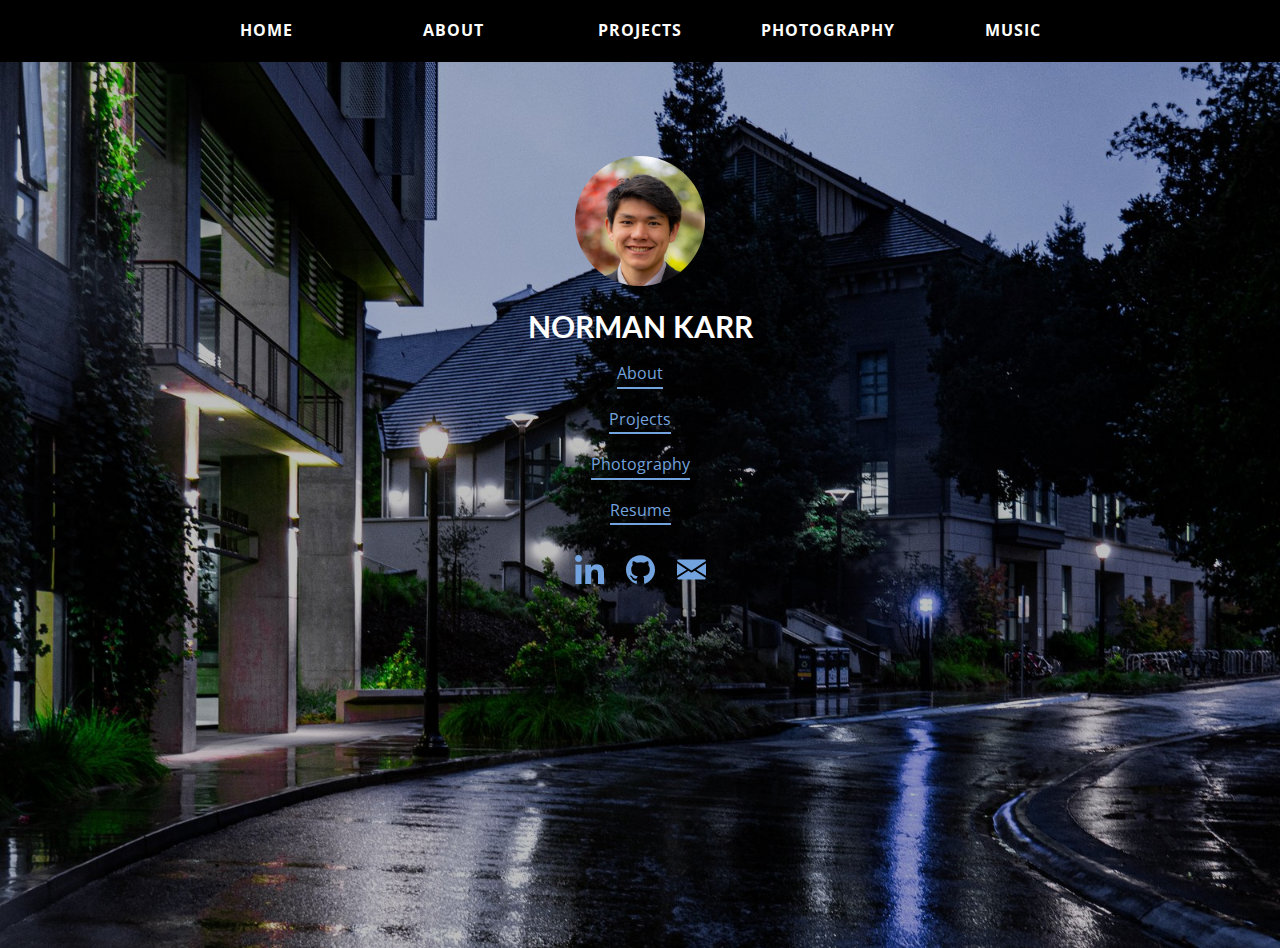
==== commit ad0b1699: "updated website bb" ====
--- a/index.html
+++ b/index.html
@@ -13,10 +13,9 @@
     <script class="u-script" type="text/javascript" src="nicepage.js" defer=""></script>
     <meta name="generator" content="Nicepage 3.24.3, nicepage.com">
     <link id="u-theme-google-font" rel="stylesheet" href="https://fonts.googleapis.com/css?family=Source+Sans+Pro:200,200i,300,300i,400,400i,600,600i,700,700i,900,900i|Open+Sans:300,300i,400,400i,600,600i,700,700i,800,800i">
-    
-    
-    
-    
+    <link id="u-page-google-font" rel="stylesheet" href="https://fonts.googleapis.com/css?family=Lato:100,100i,300,300i,400,400i,700,700i,900,900i">
+
+
     <script type="application/ld+json">{
 		"@context": "http://schema.org",
 		"@type": "Organization",
@@ -27,78 +26,84 @@
     <meta property="og:description" content="">
     <meta property="og:type" content="website">
   </head>
-  <body data-home-page="Norman-Karr.html" data-home-page-title="Norman Karr" class="u-body"><header class="u-clearfix u-header u-palette-2-dark-3 u-sticky u-sticky-0620 u-header" id="sec-6b2a"><div class="u-align-left u-clearfix u-sheet u-valign-middle u-sheet-1">
+  <body data-home-page="Norman-Karr.html" data-home-page-title="Norman Karr" class="u-body"><header class="u-black u-clearfix u-header u-sticky u-sticky-0620 u-header" id="sec-6b2a"><div class="u-align-left u-clearfix u-sheet u-valign-middle u-sheet-1">
         <div class="u-list u-list-1">
           <div class="u-repeater u-repeater-1">
             <div class="u-container-style u-custom-item u-list-item u-repeater-item">
-              <div class="u-container-layout u-similar-container u-container-layout-1">
-                <a href="" data-page-id="56005958" class="u-border-none u-btn u-button-style u-custom-item u-hover-palette-2-dark-2 u-palette-2-dark-3 u-btn-1">Home</a>
+              <div class="u-container-layout u-similar-container u-valign-middle u-container-layout-1">
+                <a href="normankarr.com" class="u-black u-border-none u-btn u-button-style u-custom-item u-hover-grey-90 u-btn-1">Home</a>
               </div>
             </div>
             <div class="u-container-style u-custom-item u-list-item u-repeater-item">
-              <div class="u-container-layout u-similar-container u-container-layout-2">
-                <a href="About" data-page-id="56005958" class="u-border-none u-btn u-button-style u-custom-item u-hover-palette-2-dark-2 u-palette-2-dark-3 u-btn-2">About</a>
+              <div class="u-container-layout u-similar-container u-valign-middle u-container-layout-2">
+                <a href="normankarr.com/About" class="u-black u-border-none u-btn u-button-style u-custom-item u-hover-grey-90 u-btn-2">About</a>
               </div>
             </div>
             <div class="u-container-style u-custom-item u-list-item u-repeater-item">
-              <div class="u-container-layout u-similar-container u-container-layout-3">
-                <a href="Projects" data-page-id="80072200" class="u-border-none u-btn u-button-style u-custom-item u-hover-palette-2-dark-2 u-palette-2-dark-3 u-btn-3">Projects</a>
+              <div class="u-container-layout u-similar-container u-valign-middle u-container-layout-3">
+                <a href="normankarr.com/Projects" class="u-black u-border-none u-btn u-button-style u-custom-item u-hover-grey-90 u-btn-3">Projects</a>
               </div>
             </div>
             <div class="u-container-style u-custom-item u-list-item u-repeater-item">
-              <div class="u-container-layout u-similar-container u-container-layout-4">
-                <a href="Music" class="u-border-none u-btn u-button-style u-custom-item u-hover-palette-2-dark-2 u-palette-2-dark-3 u-btn-4">Music</a>
+              <div class="u-container-layout u-similar-container u-valign-middle u-container-layout-4">
+                <a href="normankarr.com/Photography" class="u-black u-border-none u-btn u-button-style u-custom-item u-hover-grey-90 u-btn-4">photography</a>
+              </div>
+            </div>
+            <div class="u-container-style u-custom-item u-list-item u-repeater-item">
+              <div class="u-container-layout u-similar-container u-valign-middle u-container-layout-5">
+                <a href="normankarr.com/Music" class="u-black u-border-none u-btn u-button-style u-custom-item u-hover-grey-90 u-btn-5">music</a>
               </div>
             </div>
           </div>
         </div>
       </div></header>
-    <section class="u-clearfix u-grey-10 u-section-1" id="home">
-      <div class="u-clearfix u-sheet u-sheet-1">
-        <div class="u-clearfix u-expanded-width u-gutter-0 u-layout-spacing-vertical u-layout-wrap u-layout-wrap-1">
-          <div class="u-layout">
-            <div class="u-layout-row">
-              <div class="u-container-style u-layout-cell u-left-cell u-size-33 u-layout-cell-1">
-                <div class="u-container-layout u-container-layout-1">
-                  <h1 class="u-align-center u-text u-text-default u-text-1">Norman Karr</h1>
-                  <div class="u-container-style u-group u-group-1">
-                    <div class="u-container-layout">
-                      <a href="#contact" data-page-id="56005958" class="u-active-custom-color-1 u-border-none u-btn u-btn-round u-button-style u-custom-color-1 u-hover-palette-1-light-1 u-radius-10 u-btn-1">CONTACT</a>
-                      <a href="https://normankarr.com/Resume.pdf" class="u-active-custom-color-1 u-border-none u-btn u-btn-round u-button-style u-custom-color-1 u-hover-palette-1-light-1 u-radius-10 u-btn-2" target="_blank"> RESUME</a>
-                    </div>
-                  </div>
-                  <div class="u-social-icons u-spacing-15 u-social-icons-1">
-                    <a class="u-social-url" target="_blank" title="LinkedIn" href="https://www.linkedin.com/in/norman-karr/"><span class="u-icon u-social-icon u-social-linkedin u-icon-1"><svg class="u-svg-link" preserveAspectRatio="xMidYMin slice" viewBox="0 0 473.931 473.931" style=""><use xmlns:xlink="http://www.w3.org/1999/xlink" xlink:href="#svg-b4d2"></use></svg><svg class="u-svg-content" viewBox="0 0 473.931 473.931" x="0px" y="0px" id="svg-b4d2" style="enable-background:new 0 0 473.931 473.931;"><circle style="fill:#4A86C5;" cx="236.966" cy="236.966" r="236.966"></circle><path style="fill:#3D80B2;" d="M404.518,69.383c92.541,92.549,92.549,242.59,0,335.138c-92.541,92.541-242.593,92.541-335.134,0  L404.518,69.383z"></path><path style="fill:#4A86C5;" d="M462.646,309.275c0.868-2.713,1.658-5.456,2.432-8.206  C464.307,303.823,463.496,306.562,462.646,309.275z"></path><g><polygon style="fill:#377CA5;" points="465.097,301.017 465.097,301.017 465.082,301.07  "></polygon><path style="fill:#377CA5;" d="M465.097,301.017L336.721,172.641l-29.204,29.204l-20.303-20.303l-16.946,16.946L171.032,99.25   l-6.155-2.346l-38.08,38.08l45.968,45.964l-44.998,44.995l43.943,43.943l-48.048,48.052L276.475,470.59   c87.984-14.78,159.5-77.993,186.175-161.311c0.849-2.716,1.658-5.452,2.432-8.206C465.082,301.055,465.09,301.032,465.097,301.017z   "></path>
-</g><path style="fill:#FFFFFF;" d="M358.565,230.459v87.883h-50.944v-81.997c0-20.595-7.375-34.656-25.811-34.656  c-14.084,0-22.458,9.474-26.147,18.634c-1.343,3.278-1.688,7.835-1.688,12.423v85.593H203.02c0,0,0.681-138.875,0-153.259h50.952  V186.8c-0.094,0.161-0.236,0.34-0.329,0.498h0.329V186.8c6.769-10.425,18.862-25.324,45.923-25.324  C333.432,161.479,358.565,183.384,358.565,230.459z M149.7,91.198c-17.429,0-28.838,11.439-28.838,26.473  c0,14.716,11.072,26.495,28.164,26.495h0.344c17.766,0,28.823-11.779,28.823-26.495C177.857,102.636,167.137,91.198,149.7,91.198z   M123.886,318.341h50.944V165.083h-50.944V318.341z"></path></svg></span>
-                    </a>
-                    <a class="u-social-url" target="_blank" title="github" href="https://github.com/normankarr"><span class="u-icon u-social-custom u-social-icon u-icon-2"><svg class="u-svg-link" preserveAspectRatio="xMidYMin slice" viewBox="0 0 496 496" style=""><use xmlns:xlink="http://www.w3.org/1999/xlink" xlink:href="#svg-950f"></use></svg><svg class="u-svg-content" viewBox="0 0 496 496" x="0px" y="0px" id="svg-950f" style="enable-background:new 0 0 496 496;"><path id="SVGCleanerId_0" style="fill:#3E77BF;" d="M247.992,5.163C111.048,5.163,0,116.627,0,254.163  c0,109.992,71.048,203.32,169.632,236.24c12.392,2.296,16.912-5.392,16.912-12c0-5.904-0.216-21.56-0.336-42.344  c-69,15.064-83.552-33.376-83.552-33.376c-11.264-28.768-27.52-36.408-27.52-36.408c-22.528-15.456,1.696-15.16,1.696-15.16  c24.88,1.752,37.976,25.672,37.976,25.672c22.144,38.048,58.064,27.048,72.192,20.672c2.232-16.08,8.656-27.064,15.736-33.28  c-55.056-6.296-112.944-27.64-112.944-123.04c0-27.176,9.656-49.408,25.52-66.832c-2.568-6.296-11.072-31.6,2.416-65.872  c0,0,20.832-6.688,68.2,25.52c19.784-5.52,41-8.28,62.096-8.392c21.048,0.112,42.28,2.864,62.096,8.392  c47.328-32.208,68.128-25.52,68.128-25.52c13.52,34.272,5.016,59.576,2.456,65.872c15.904,17.424,25.504,39.648,25.504,66.832  c0,95.64-57.984,116.68-113.232,122.856c8.904,7.688,16.832,22.872,16.832,46.112c0,33.296-0.296,60.128-0.296,68.296  c0,6.672,4.472,14.424,17.048,11.968C425.016,457.387,496,364.123,496,254.163C496,116.627,384.952,5.163,247.992,5.163z"></path><g><path id="SVGCleanerId_0_1_" style="fill:#3E77BF;" d="M247.992,5.163C111.048,5.163,0,116.627,0,254.163   c0,109.992,71.048,203.32,169.632,236.24c12.392,2.296,16.912-5.392,16.912-12c0-5.904-0.216-21.56-0.336-42.344   c-69,15.064-83.552-33.376-83.552-33.376c-11.264-28.768-27.52-36.408-27.52-36.408c-22.528-15.456,1.696-15.16,1.696-15.16   c24.88,1.752,37.976,25.672,37.976,25.672c22.144,38.048,58.064,27.048,72.192,20.672c2.232-16.08,8.656-27.064,15.736-33.28   c-55.056-6.296-112.944-27.64-112.944-123.04c0-27.176,9.656-49.408,25.52-66.832c-2.568-6.296-11.072-31.6,2.416-65.872   c0,0,20.832-6.688,68.2,25.52c19.784-5.52,41-8.28,62.096-8.392c21.048,0.112,42.28,2.864,62.096,8.392   c47.328-32.208,68.128-25.52,68.128-25.52c13.52,34.272,5.016,59.576,2.456,65.872c15.904,17.424,25.504,39.648,25.504,66.832   c0,95.64-57.984,116.68-113.232,122.856c8.904,7.688,16.832,22.872,16.832,46.112c0,33.296-0.296,60.128-0.296,68.296   c0,6.672,4.472,14.424,17.048,11.968C425.016,457.387,496,364.123,496,254.163C496,116.627,384.952,5.163,247.992,5.163z"></path>
-</g><g><path style="fill:#114C82;" d="M378.496,109.131c13.128,33.904,4.752,58.928,2.2,65.176c15.904,17.424,25.504,39.648,25.504,66.832   c0,95.64-57.984,116.68-113.232,122.856c8.904,7.688,16.832,22.872,16.832,46.112c0,33.296-0.296,60.128-0.296,68.296   c0,6.672,4.472,14.424,17.048,11.968C425.016,457.387,496,364.123,496,254.163c0-29.56-5.152-57.896-14.568-84.2   C447.24,133.963,409.184,109.987,378.496,109.131z"></path><path style="fill:#114C82;" d="M192.976,377.323c2.784-5.616,6.184-9.984,9.76-13.144c-30.176-3.456-61.168-11.512-83.048-33.744   C136.52,358.451,163.928,371.195,192.976,377.323z"></path>
-</g><path style="fill:#6CA9EA;" d="M12.912,270.947c0-137.536,111.048-249,247.992-249c76.04,0,144.056,34.392,189.536,88.488  C405.52,46.755,331.616,5.163,247.992,5.163C111.048,5.163,0,116.627,0,254.163c0,61.32,22.12,117.424,58.752,160.792  C29.944,374.291,12.912,324.643,12.912,270.947z"></path><path style="fill:#083E66;" d="M322.712,426.899c0-23.232-7.928-38.44-16.832-46.128c55.248-6.16,113.24-27.216,113.24-122.848  c0-27.184-9.6-49.4-25.52-66.824c2.576-6.296,11.096-31.608-2.456-65.872c0,0-2.576-0.792-7.896-0.488  c5.808,25.84-0.416,44.32-2.552,49.568c15.904,17.424,25.504,39.648,25.504,66.832c0,95.64-57.984,116.68-113.232,122.856  c8.904,7.688,16.832,22.872,16.832,46.112c0,33.296-0.296,60.128-0.296,68.296c0,5.872,3.496,12.568,12.92,12.408  C322.488,479.555,322.712,455.659,322.712,426.899z"></path><path style="fill:#114C82;" d="M117.464,423.995c5.208,10.72,22.712,36.4,68.888,30.992c-0.064-5.648-0.112-11.976-0.144-18.928  C150.584,443.835,129.552,434.667,117.464,423.995z"></path><path style="fill:#6CA9EA;" d="M126.368,391.387c-1.592-2.4-4.576-6.472-8.904-10.544  C120.272,385.011,123.256,388.507,126.368,391.387z"></path></svg></span>
-                    </a>
-                    <a class="u-social-url" target="_blank" title="Gmail" href="mailto:normankarr11@gmail.com"><span class="u-icon u-social-custom u-social-icon u-icon-3"><svg class="u-svg-link" preserveAspectRatio="xMidYMin slice" viewBox="0 0 512 512" style=""><use xmlns:xlink="http://www.w3.org/1999/xlink" xlink:href="#svg-bd3c"></use></svg><svg class="u-svg-content" viewBox="0 0 512 512" x="0px" y="0px" id="svg-bd3c" style="enable-background:new 0 0 512 512;"><circle style="fill:#5F98D1;" cx="256" cy="256" r="256"></circle><path style="fill:#3A6DA1;" d="M415.813,147.466H95.558l116.019,120.806l33.48,33.9c-18.216-4.164-19.343-6.759-27.415-13.349  c-4.234-3.457-12.414-12.852-24.838-25.54C154.023,223.682,88.217,156.484,88.217,156.484v198.822l8.265,8.265l-0.925,0.963  L242.68,511.657c4.412,0.226,8.852,0.343,13.32,0.343c141.385,0,256-114.615,256-256c0-4.246-0.11-8.466-0.313-12.661  L415.813,147.466z"></path><g><polygon style="fill:#FFFFFF;" points="88.217,156.484 88.217,355.306 185.175,255.493  "></polygon><polygon style="fill:#FFFFFF;" points="423.783,156.484 423.783,355.306 327.307,255.895  "></polygon><path style="fill:#FFFFFF;" d="M95.558,147.466h320.255L289.948,278.524c-8.958,9.327-21.331,14.599-34.262,14.599   s-25.304-5.272-34.262-14.599L95.558,147.466z"></path><path style="fill:#FFFFFF;" d="M297.209,285.496c-10.799,11.244-25.933,17.694-41.523,17.694c-15.589,0-30.724-6.448-41.522-17.693   l-21.349-22.23L95.558,364.534h320.255l-97.256-101.267L297.209,285.496z"></path>
-</g></svg></span>
-                    </a>
-                  </div>
-                </div>
+    <section class="skrollable u-clearfix u-image u-shading u-section-1" id="sec-f4f9" data-image-width="1600" data-image-height="1201">
+      <div class="u-align-left u-clearfix u-sheet u-sheet-1">
+        <div class="u-image u-image-circle u-image-1" alt="" data-image-width="1600" data-image-height="1571"></div>
+        <p class="u-custom-font u-font-lato u-large-text u-text u-text-default u-text-variant u-text-white u-text-1">NORMAN KARR</p>
+        <div class="u-list u-list-1">
+          <div class="u-repeater u-repeater-1">
+            <div class="u-container-style u-custom-item u-list-item u-repeater-item">
+              <div class="u-container-layout u-similar-container u-valign-middle u-container-layout-1">
+                <a href="https://normankarr.com/About" class="u-active-none u-border-2 u-border-palette-1-base u-btn u-button-style u-custom-item u-hover-none u-none u-btn-1">About</a>
               </div>
-              <div class="u-container-style u-image u-layout-cell u-right-cell u-size-27 u-image-1" src="" data-image-width="1600" data-image-height="1571">
-                <div class="u-container-layout u-container-layout-3"></div>
+            </div>
+            <div class="u-container-style u-custom-item u-list-item u-repeater-item">
+              <div class="u-container-layout u-similar-container u-valign-middle u-container-layout-2">
+                <a href="https://normankarr.com/Projects" class="u-active-none u-border-2 u-border-palette-1-base u-btn u-button-style u-custom-item u-hover-none u-none u-btn-2">Projects</a>
+              </div>
+            </div>
+            <div class="u-container-style u-custom-item u-list-item u-repeater-item">
+              <div class="u-container-layout u-similar-container u-valign-middle u-container-layout-3">
+                <a href="https://normankarr.com/Photography" class="u-active-none u-border-2 u-border-palette-1-base u-btn u-button-style u-custom-item u-hover-none u-none u-btn-3">Photography</a>
+              </div>
+            </div>
+            <div class="u-container-style u-custom-item u-list-item u-repeater-item">
+              <div class="u-container-layout u-similar-container u-valign-middle u-container-layout-4">
+                <a href="https://normankarr.com/Resume.pdf" class="u-active-none u-border-2 u-border-palette-1-base u-btn u-button-style u-custom-item u-hover-none u-none u-btn-4">Resume</a>
               </div>
             </div>
           </div>
         </div>
+        <div class="u-social-icons u-spacing-22 u-social-icons-1">
+          <a class="u-social-url" target="_blank" title="Custom" href=""><span class="u-icon u-social-custom u-social-icon u-text-palette-1-base u-icon-1"><svg class="u-svg-link" preserveAspectRatio="xMidYMin slice" viewBox="0 0 24 24" style=""><use xmlns:xlink="http://www.w3.org/1999/xlink" xlink:href="#svg-88b5"></use></svg><svg class="u-svg-content" viewBox="0 0 24 24" id="svg-88b5"><path d="m23.994 24v-.001h.006v-8.802c0-4.306-.927-7.623-5.961-7.623-2.42 0-4.044 1.328-4.707 2.587h-.07v-2.185h-4.773v16.023h4.97v-7.934c0-2.089.396-4.109 2.983-4.109 2.549 0 2.587 2.384 2.587 4.243v7.801z"></path><path d="m.396 7.977h4.976v16.023h-4.976z"></path><path d="m2.882 0c-1.591 0-2.882 1.291-2.882 2.882s1.291 2.909 2.882 2.909 2.882-1.318 2.882-2.909c-.001-1.591-1.292-2.882-2.882-2.882z"></path></svg></span>
+          </a>
+          <a class="u-social-url" target="_blank" title="Custom" href=""><span class="u-icon u-social-custom u-social-icon u-text-palette-1-base u-icon-2"><svg class="u-svg-link" preserveAspectRatio="xMidYMin slice" viewBox="0 0 512 512" style=""><use xmlns:xlink="http://www.w3.org/1999/xlink" xlink:href="#svg-7715"></use></svg><svg class="u-svg-content" viewBox="0 0 512 512" x="0px" y="0px" id="svg-7715" style="enable-background:new 0 0 512 512;"><g><g><path d="M255.968,5.329C114.624,5.329,0,120.401,0,262.353c0,113.536,73.344,209.856,175.104,243.872    c12.8,2.368,17.472-5.568,17.472-12.384c0-6.112-0.224-22.272-0.352-43.712c-71.2,15.52-86.24-34.464-86.24-34.464    c-11.616-29.696-28.416-37.6-28.416-37.6c-23.264-15.936,1.728-15.616,1.728-15.616c25.696,1.824,39.2,26.496,39.2,26.496    c22.848,39.264,59.936,27.936,74.528,21.344c2.304-16.608,8.928-27.936,16.256-34.368    c-56.832-6.496-116.608-28.544-116.608-127.008c0-28.064,9.984-51.008,26.368-68.992c-2.656-6.496-11.424-32.64,2.496-68    c0,0,21.504-6.912,70.4,26.336c20.416-5.696,42.304-8.544,64.096-8.64c21.728,0.128,43.648,2.944,64.096,8.672    c48.864-33.248,70.336-26.336,70.336-26.336c13.952,35.392,5.184,61.504,2.56,68c16.416,17.984,26.304,40.928,26.304,68.992    c0,98.72-59.84,120.448-116.864,126.816c9.184,7.936,17.376,23.616,17.376,47.584c0,34.368-0.32,62.08-0.32,70.496    c0,6.88,4.608,14.88,17.6,12.352C438.72,472.145,512,375.857,512,262.353C512,120.401,397.376,5.329,255.968,5.329z"></path>
+</g>
+</g></svg></span>
+          </a>
+          <a class="u-social-url" target="_blank" title="Custom" href=""><span class="u-icon u-social-custom u-social-icon u-text-palette-1-base u-icon-3"><svg class="u-svg-link" preserveAspectRatio="xMidYMin slice" viewBox="0 0 512 512" style=""><use xmlns:xlink="http://www.w3.org/1999/xlink" xlink:href="#svg-05e2"></use></svg><svg class="u-svg-content" viewBox="0 0 512 512" x="0px" y="0px" id="svg-05e2" style="enable-background:new 0 0 512 512;"><g><g><polygon points="339.392,258.624 512,367.744 512,144.896   "></polygon>
+</g>
+</g><g><g><polygon points="0,144.896 0,367.744 172.608,258.624   "></polygon>
+</g>
+</g><g><g><path d="M480,80H32C16.032,80,3.36,91.904,0.96,107.232L256,275.264l255.04-168.032C508.64,91.904,495.968,80,480,80z"></path>
+</g>
+</g><g><g><path d="M310.08,277.952l-45.28,29.824c-2.688,1.76-5.728,2.624-8.8,2.624c-3.072,0-6.112-0.864-8.8-2.624l-45.28-29.856    L1.024,404.992C3.488,420.192,16.096,432,32,432h448c15.904,0,28.512-11.808,30.976-27.008L310.08,277.952z"></path>
+</g>
+</g></svg></span>
+          </a>
+        </div>
       </div>
     </section>
-    <section class="u-clearfix u-grey-5 u-section-3" id="contact">
-      <div class="u-clearfix u-sheet u-sheet-1">
-        <h3 class="u-text u-text-default u-text-1">Contact<br>
-        </h3>
-        <p class="u-text u-text-2"> Primary Email: normankarr11@gmail.com<br>Secondary Email: nkarr11@berkeley.edu
-        </p>
-      </div>
-    </section>
-    
-    
-    <footer class="u-clearfix u-footer u-palette-2-dark-3" id="sec-b583"><div class="u-clearfix u-sheet u-valign-middle u-sheet-1"></div></footer>
   </body>
-</html>+</html>
--- a/nicepage.css
+++ b/nicepage.css
@@ -20144,12 +20144,12 @@
 .u-container-layout.u-color-1-dark-2:before,
 .u-table-alt-color-1-dark-2 tr:nth-child(even) {
   color: #ffffff;
-  background-color: #555d66;
+  background-color: #4c5a6c;
 }
 .u-button-style.u-color-1-dark-2,
 .u-button-style.u-color-1-dark-2[class*="u-border-"] {
   color: #ffffff !important;
-  background-color: #555d66 !important;
+  background-color: #4c5a6c !important;
 }
 .u-button-style.u-color-1-dark-2:hover,
 .u-button-style.u-color-1-dark-2[class*="u-border-"]:hover,
@@ -20162,7 +20162,7 @@
 li.active > .u-button-style.u-button-style.u-color-1-dark-2,
 li.active > .u-button-style.u-button-style.u-color-1-dark-2[class*="u-border-"] {
   color: #ffffff !important;
-  background-color: #4d545c !important;
+  background-color: #445161 !important;
 }
 .u-hover-color-1-dark-2:hover,
 .u-hover-color-1-dark-2[class*="u-border-"]:hover,
@@ -20185,10 +20185,10 @@
 li.active > a.u-button-style.u-button-style.u-active-color-1-dark-2,
 li.active > a.u-button-style.u-button-style.u-active-color-1-dark-2[class*="u-border-"] {
   color: #ffffff !important;
-  background-color: #555d66 !important;
+  background-color: #4c5a6c !important;
 }
 a.u-link.u-hover-color-1-dark-2:hover {
-  color: #555d66 !important;
+  color: #4c5a6c !important;
 }
 .u-color-1-dark-1,
 .u-body.u-color-1-dark-1,
@@ -20196,12 +20196,12 @@
 .u-container-layout.u-color-1-dark-1:before,
 .u-table-alt-color-1-dark-1 tr:nth-child(even) {
   color: #ffffff;
-  background-color: #858e99;
+  background-color: #6582a5;
 }
 .u-button-style.u-color-1-dark-1,
 .u-button-style.u-color-1-dark-1[class*="u-border-"] {
   color: #ffffff !important;
-  background-color: #858e99 !important;
+  background-color: #6582a5 !important;
 }
 .u-button-style.u-color-1-dark-1:hover,
 .u-button-style.u-color-1-dark-1[class*="u-border-"]:hover,
@@ -20214,7 +20214,7 @@
 li.active > .u-button-style.u-button-style.u-color-1-dark-1,
 li.active > .u-button-style.u-button-style.u-color-1-dark-1[class*="u-border-"] {
   color: #ffffff !important;
-  background-color: #75808c !important;
+  background-color: #587597 !important;
 }
 .u-hover-color-1-dark-1:hover,
 .u-hover-color-1-dark-1[class*="u-border-"]:hover,
@@ -20237,23 +20237,23 @@
 li.active > a.u-button-style.u-button-style.u-active-color-1-dark-1,
 li.active > a.u-button-style.u-button-style.u-active-color-1-dark-1[class*="u-border-"] {
   color: #ffffff !important;
-  background-color: #858e99 !important;
+  background-color: #6582a5 !important;
 }
 a.u-link.u-hover-color-1-dark-1:hover {
-  color: #858e99 !important;
+  color: #6582a5 !important;
 }
 .u-color-1,
 .u-body.u-color-1,
 .u-container-style.u-color-1:before,
 .u-container-layout.u-color-1:before,
 .u-table-alt-color-1 tr:nth-child(even) {
-  color: #111111;
-  background-color: #b8c1cc;
+  color: #ffffff;
+  background-color: #73a3de;
 }
 .u-button-style.u-color-1,
 .u-button-style.u-color-1[class*="u-border-"] {
-  color: #111111 !important;
-  background-color: #b8c1cc !important;
+  color: #ffffff !important;
+  background-color: #73a3de !important;
 }
 .u-button-style.u-color-1:hover,
 .u-button-style.u-color-1[class*="u-border-"]:hover,
@@ -20265,8 +20265,8 @@
 .u-button-style.u-button-style.u-color-1[class*="u-border-"].active,
 li.active > .u-button-style.u-button-style.u-color-1,
 li.active > .u-button-style.u-button-style.u-color-1[class*="u-border-"] {
-  color: #111111 !important;
-  background-color: #a1adbc !important;
+  color: #ffffff !important;
+  background-color: #5891d8 !important;
 }
 .u-hover-color-1:hover,
 .u-hover-color-1[class*="u-border-"]:hover,
@@ -20288,24 +20288,24 @@
 a.u-button-style.u-button-style.active > .u-active-color-1[class*="u-border-"],
 li.active > a.u-button-style.u-button-style.u-active-color-1,
 li.active > a.u-button-style.u-button-style.u-active-color-1[class*="u-border-"] {
-  color: #111111 !important;
-  background-color: #b8c1cc !important;
+  color: #ffffff !important;
+  background-color: #73a3de !important;
 }
 a.u-link.u-hover-color-1:hover {
-  color: #b8c1cc !important;
+  color: #73a3de !important;
 }
 .u-color-1-light-1,
 .u-body.u-color-1-light-1,
 .u-container-style.u-color-1-light-1:before,
 .u-container-layout.u-color-1-light-1:before,
 .u-table-alt-color-1-light-1 tr:nth-child(even) {
-  color: #111111;
-  background-color: #ccd3db;
+  color: #ffffff;
+  background-color: #9abde8;
 }
 .u-button-style.u-color-1-light-1,
 .u-button-style.u-color-1-light-1[class*="u-border-"] {
-  color: #111111 !important;
-  background-color: #ccd3db !important;
+  color: #ffffff !important;
+  background-color: #9abde8 !important;
 }
 .u-button-style.u-color-1-light-1:hover,
 .u-button-style.u-color-1-light-1[class*="u-border-"]:hover,
@@ -20317,8 +20317,8 @@
 .u-button-style.u-button-style.u-color-1-light-1[class*="u-border-"].active,
 li.active > .u-button-style.u-button-style.u-color-1-light-1,
 li.active > .u-button-style.u-button-style.u-color-1-light-1[class*="u-border-"] {
-  color: #111111 !important;
-  background-color: #b3bec9 !important;
+  color: #ffffff !important;
+  background-color: #7ba8e1 !important;
 }
 .u-hover-color-1-light-1:hover,
 .u-hover-color-1-light-1[class*="u-border-"]:hover,
@@ -20340,11 +20340,11 @@
 a.u-button-style.u-button-style.active > .u-active-color-1-light-1[class*="u-border-"],
 li.active > a.u-button-style.u-button-style.u-active-color-1-light-1,
 li.active > a.u-button-style.u-button-style.u-active-color-1-light-1[class*="u-border-"] {
-  color: #111111 !important;
-  background-color: #ccd3db !important;
+  color: #ffffff !important;
+  background-color: #9abde8 !important;
 }
 a.u-link.u-hover-color-1-light-1:hover {
-  color: #ccd3db !important;
+  color: #9abde8 !important;
 }
 .u-color-1-light-2,
 .u-body.u-color-1-light-2,
@@ -20352,12 +20352,12 @@
 .u-container-layout.u-color-1-light-2:before,
 .u-table-alt-color-1-light-2 tr:nth-child(even) {
   color: #111111;
-  background-color: #e0e5eb;
+  background-color: #c3d8f2;
 }
 .u-button-style.u-color-1-light-2,
 .u-button-style.u-color-1-light-2[class*="u-border-"] {
   color: #111111 !important;
-  background-color: #e0e5eb !important;
+  background-color: #c3d8f2 !important;
 }
 .u-button-style.u-color-1-light-2:hover,
 .u-button-style.u-color-1-light-2[class*="u-border-"]:hover,
@@ -20370,7 +20370,7 @@
 li.active > .u-button-style.u-button-style.u-color-1-light-2,
 li.active > .u-button-style.u-button-style.u-color-1-light-2[class*="u-border-"] {
   color: #111111 !important;
-  background-color: #c4ced9 !important;
+  background-color: #9fc1ea !important;
 }
 .u-hover-color-1-light-2:hover,
 .u-hover-color-1-light-2[class*="u-border-"]:hover,
@@ -20393,10 +20393,10 @@
 li.active > a.u-button-style.u-button-style.u-active-color-1-light-2,
 li.active > a.u-button-style.u-button-style.u-active-color-1-light-2[class*="u-border-"] {
   color: #111111 !important;
-  background-color: #e0e5eb !important;
+  background-color: #c3d8f2 !important;
 }
 a.u-link.u-hover-color-1-light-2:hover {
-  color: #e0e5eb !important;
+  color: #c3d8f2 !important;
 }
 .u-color-1-light-3,
 .u-body.u-color-1-light-3,
@@ -20404,12 +20404,12 @@
 .u-container-layout.u-color-1-light-3:before,
 .u-table-alt-color-1-light-3 tr:nth-child(even) {
   color: #111111;
-  background-color: #f5f7fa;
+  background-color: #f0f5fc;
 }
 .u-button-style.u-color-1-light-3,
 .u-button-style.u-color-1-light-3[class*="u-border-"] {
   color: #111111 !important;
-  background-color: #f5f7fa !important;
+  background-color: #f0f5fc !important;
 }
 .u-button-style.u-color-1-light-3:hover,
 .u-button-style.u-color-1-light-3[class*="u-border-"]:hover,
@@ -20422,7 +20422,7 @@
 li.active > .u-button-style.u-button-style.u-color-1-light-3,
 li.active > .u-button-style.u-button-style.u-color-1-light-3[class*="u-border-"] {
   color: #111111 !important;
-  background-color: #d4dde9 !important;
+  background-color: #c7daf4 !important;
 }
 .u-hover-color-1-light-3:hover,
 .u-hover-color-1-light-3[class*="u-border-"]:hover,
@@ -20445,23 +20445,23 @@
 li.active > a.u-button-style.u-button-style.u-active-color-1-light-3,
 li.active > a.u-button-style.u-button-style.u-active-color-1-light-3[class*="u-border-"] {
   color: #111111 !important;
-  background-color: #f5f7fa !important;
+  background-color: #f0f5fc !important;
 }
 a.u-link.u-hover-color-1-light-3:hover {
-  color: #f5f7fa !important;
+  color: #f0f5fc !important;
 }
 .u-color-1-base,
 .u-body.u-color-1-base,
 .u-container-style.u-color-1-base:before,
 .u-container-layout.u-color-1-base:before,
 .u-table-alt-color-1-base tr:nth-child(even) {
-  color: #111111;
-  background-color: #b8c1cc;
+  color: #ffffff;
+  background-color: #73a3de;
 }
 .u-button-style.u-color-1-base,
 .u-button-style.u-color-1-base[class*="u-border-"] {
-  color: #111111 !important;
-  background-color: #b8c1cc !important;
+  color: #ffffff !important;
+  background-color: #73a3de !important;
 }
 .u-button-style.u-color-1-base:hover,
 .u-button-style.u-color-1-base[class*="u-border-"]:hover,
@@ -20473,8 +20473,8 @@
 .u-button-style.u-button-style.u-color-1-base[class*="u-border-"].active,
 li.active > .u-button-style.u-button-style.u-color-1-base,
 li.active > .u-button-style.u-button-style.u-color-1-base[class*="u-border-"] {
-  color: #111111 !important;
-  background-color: #a1adbc !important;
+  color: #ffffff !important;
+  background-color: #5891d8 !important;
 }
 .u-hover-color-1-base:hover,
 .u-hover-color-1-base[class*="u-border-"]:hover,
@@ -20496,11 +20496,11 @@
 a.u-button-style.u-button-style.active > .u-active-color-1-base[class*="u-border-"],
 li.active > a.u-button-style.u-button-style.u-active-color-1-base,
 li.active > a.u-button-style.u-button-style.u-active-color-1-base[class*="u-border-"] {
-  color: #111111 !important;
-  background-color: #b8c1cc !important;
+  color: #ffffff !important;
+  background-color: #73a3de !important;
 }
 a.u-link.u-hover-color-1-base:hover {
-  color: #b8c1cc !important;
+  color: #73a3de !important;
 }
 .u-color-2-dark-3,
 .u-body.u-color-2-dark-3,
@@ -20560,12 +20560,12 @@
 .u-container-layout.u-color-2-dark-2:before,
 .u-table-alt-color-2-dark-2 tr:nth-child(even) {
   color: #ffffff;
-  background-color: #4c5a6c;
+  background-color: #3e4a59;
 }
 .u-button-style.u-color-2-dark-2,
 .u-button-style.u-color-2-dark-2[class*="u-border-"] {
   color: #ffffff !important;
-  background-color: #4c5a6c !important;
+  background-color: #3e4a59 !important;
 }
 .u-button-style.u-color-2-dark-2:hover,
 .u-button-style.u-color-2-dark-2[class*="u-border-"]:hover,
@@ -20578,7 +20578,7 @@
 li.active > .u-button-style.u-button-style.u-color-2-dark-2,
 li.active > .u-button-style.u-button-style.u-color-2-dark-2[class*="u-border-"] {
   color: #ffffff !important;
-  background-color: #445161 !important;
+  background-color: #384350 !important;
 }
 .u-hover-color-2-dark-2:hover,
 .u-hover-color-2-dark-2[class*="u-border-"]:hover,
@@ -20601,10 +20601,10 @@
 li.active > a.u-button-style.u-button-style.u-active-color-2-dark-2,
 li.active > a.u-button-style.u-button-style.u-active-color-2-dark-2[class*="u-border-"] {
   color: #ffffff !important;
-  background-color: #4c5a6c !important;
+  background-color: #3e4a59 !important;
 }
 a.u-link.u-hover-color-2-dark-2:hover {
-  color: #4c5a6c !important;
+  color: #3e4a59 !important;
 }
 .u-color-2-dark-1,
 .u-body.u-color-2-dark-1,
@@ -20612,12 +20612,12 @@
 .u-container-layout.u-color-2-dark-1:before,
 .u-table-alt-color-2-dark-1 tr:nth-child(even) {
   color: #ffffff;
-  background-color: #6582a5;
+  background-color: #4c637f;
 }
 .u-button-style.u-color-2-dark-1,
 .u-button-style.u-color-2-dark-1[class*="u-border-"] {
   color: #ffffff !important;
-  background-color: #6582a5 !important;
+  background-color: #4c637f !important;
 }
 .u-button-style.u-color-2-dark-1:hover,
 .u-button-style.u-color-2-dark-1[class*="u-border-"]:hover,
@@ -20630,7 +20630,7 @@
 li.active > .u-button-style.u-button-style.u-color-2-dark-1,
 li.active > .u-button-style.u-button-style.u-color-2-dark-1[class*="u-border-"] {
   color: #ffffff !important;
-  background-color: #587597 !important;
+  background-color: #445972 !important;
 }
 .u-hover-color-2-dark-1:hover,
 .u-hover-color-2-dark-1[class*="u-border-"]:hover,
@@ -20653,10 +20653,10 @@
 li.active > a.u-button-style.u-button-style.u-active-color-2-dark-1,
 li.active > a.u-button-style.u-button-style.u-active-color-2-dark-1[class*="u-border-"] {
   color: #ffffff !important;
-  background-color: #6582a5 !important;
+  background-color: #4c637f !important;
 }
 a.u-link.u-hover-color-2-dark-1:hover {
-  color: #6582a5 !important;
+  color: #4c637f !important;
 }
 .u-color-2,
 .u-body.u-color-2,
@@ -20664,12 +20664,12 @@
 .u-container-layout.u-color-2:before,
 .u-table-alt-color-2 tr:nth-child(even) {
   color: #ffffff;
-  background-color: #73a3de;
+  background-color: #85a0c1;
 }
 .u-button-style.u-color-2,
 .u-button-style.u-color-2[class*="u-border-"] {
   color: #ffffff !important;
-  background-color: #73a3de !important;
+  background-color: #85a0c1 !important;
 }
 .u-button-style.u-color-2:hover,
 .u-button-style.u-color-2[class*="u-border-"]:hover,
@@ -20682,7 +20682,7 @@
 li.active > .u-button-style.u-button-style.u-color-2,
 li.active > .u-button-style.u-button-style.u-color-2[class*="u-border-"] {
   color: #ffffff !important;
-  background-color: #5891d8 !important;
+  background-color: #6f8fb6 !important;
 }
 .u-hover-color-2:hover,
 .u-hover-color-2[class*="u-border-"]:hover,
@@ -20705,10 +20705,10 @@
 li.active > a.u-button-style.u-button-style.u-active-color-2,
 li.active > a.u-button-style.u-button-style.u-active-color-2[class*="u-border-"] {
   color: #ffffff !important;
-  background-color: #73a3de !important;
+  background-color: #85a0c1 !important;
 }
 a.u-link.u-hover-color-2:hover {
-  color: #73a3de !important;
+  color: #85a0c1 !important;
 }
 .u-color-2-light-1,
 .u-body.u-color-2-light-1,
@@ -20716,12 +20716,12 @@
 .u-container-layout.u-color-2-light-1:before,
 .u-table-alt-color-2-light-1 tr:nth-child(even) {
   color: #ffffff;
-  background-color: #9abde8;
+  background-color: #a6bbd4;
 }
 .u-button-style.u-color-2-light-1,
 .u-button-style.u-color-2-light-1[class*="u-border-"] {
   color: #ffffff !important;
-  background-color: #9abde8 !important;
+  background-color: #a6bbd4 !important;
 }
 .u-button-style.u-color-2-light-1:hover,
 .u-button-style.u-color-2-light-1[class*="u-border-"]:hover,
@@ -20734,7 +20734,7 @@
 li.active > .u-button-style.u-button-style.u-color-2-light-1,
 li.active > .u-button-style.u-button-style.u-color-2-light-1[class*="u-border-"] {
   color: #ffffff !important;
-  background-color: #7ba8e1 !important;
+  background-color: #8da8c8 !important;
 }
 .u-hover-color-2-light-1:hover,
 .u-hover-color-2-light-1[class*="u-border-"]:hover,
@@ -20757,10 +20757,10 @@
 li.active > a.u-button-style.u-button-style.u-active-color-2-light-1,
 li.active > a.u-button-style.u-button-style.u-active-color-2-light-1[class*="u-border-"] {
   color: #ffffff !important;
-  background-color: #9abde8 !important;
+  background-color: #a6bbd4 !important;
 }
 a.u-link.u-hover-color-2-light-1:hover {
-  color: #9abde8 !important;
+  color: #a6bbd4 !important;
 }
 .u-color-2-light-2,
 .u-body.u-color-2-light-2,
@@ -20768,12 +20768,12 @@
 .u-container-layout.u-color-2-light-2:before,
 .u-table-alt-color-2-light-2 tr:nth-child(even) {
   color: #111111;
-  background-color: #c3d8f2;
+  background-color: #cad7e6;
 }
 .u-button-style.u-color-2-light-2,
 .u-button-style.u-color-2-light-2[class*="u-border-"] {
   color: #111111 !important;
-  background-color: #c3d8f2 !important;
+  background-color: #cad7e6 !important;
 }
 .u-button-style.u-color-2-light-2:hover,
 .u-button-style.u-color-2-light-2[class*="u-border-"]:hover,
@@ -20786,7 +20786,7 @@
 li.active > .u-button-style.u-button-style.u-color-2-light-2,
 li.active > .u-button-style.u-button-style.u-color-2-light-2[class*="u-border-"] {
   color: #111111 !important;
-  background-color: #9fc1ea !important;
+  background-color: #adc1d8 !important;
 }
 .u-hover-color-2-light-2:hover,
 .u-hover-color-2-light-2[class*="u-border-"]:hover,
@@ -20809,10 +20809,10 @@
 li.active > a.u-button-style.u-button-style.u-active-color-2-light-2,
 li.active > a.u-button-style.u-button-style.u-active-color-2-light-2[class*="u-border-"] {
   color: #111111 !important;
-  background-color: #c3d8f2 !important;
+  background-color: #cad7e6 !important;
 }
 a.u-link.u-hover-color-2-light-2:hover {
-  color: #c3d8f2 !important;
+  color: #cad7e6 !important;
 }
 .u-color-2-light-3,
 .u-body.u-color-2-light-3,
@@ -20820,12 +20820,12 @@
 .u-container-layout.u-color-2-light-3:before,
 .u-table-alt-color-2-light-3 tr:nth-child(even) {
   color: #111111;
-  background-color: #f0f5fc;
+  background-color: #f1f5f9;
 }
 .u-button-style.u-color-2-light-3,
 .u-button-style.u-color-2-light-3[class*="u-border-"] {
   color: #111111 !important;
-  background-color: #f0f5fc !important;
+  background-color: #f1f5f9 !important;
 }
 .u-button-style.u-color-2-light-3:hover,
 .u-button-style.u-color-2-light-3[class*="u-border-"]:hover,
@@ -20838,7 +20838,7 @@
 li.active > .u-button-style.u-button-style.u-color-2-light-3,
 li.active > .u-button-style.u-button-style.u-color-2-light-3[class*="u-border-"] {
   color: #111111 !important;
-  background-color: #c7daf4 !important;
+  background-color: #cfddea !important;
 }
 .u-hover-color-2-light-3:hover,
 .u-hover-color-2-light-3[class*="u-border-"]:hover,
@@ -20861,10 +20861,10 @@
 li.active > a.u-button-style.u-button-style.u-active-color-2-light-3,
 li.active > a.u-button-style.u-button-style.u-active-color-2-light-3[class*="u-border-"] {
   color: #111111 !important;
-  background-color: #f0f5fc !important;
+  background-color: #f1f5f9 !important;
 }
 a.u-link.u-hover-color-2-light-3:hover {
-  color: #f0f5fc !important;
+  color: #f1f5f9 !important;
 }
 .u-color-2-base,
 .u-body.u-color-2-base,
@@ -20872,12 +20872,12 @@
 .u-container-layout.u-color-2-base:before,
 .u-table-alt-color-2-base tr:nth-child(even) {
   color: #ffffff;
-  background-color: #73a3de;
+  background-color: #4c637f;
 }
 .u-button-style.u-color-2-base,
 .u-button-style.u-color-2-base[class*="u-border-"] {
   color: #ffffff !important;
-  background-color: #73a3de !important;
+  background-color: #4c637f !important;
 }
 .u-button-style.u-color-2-base:hover,
 .u-button-style.u-color-2-base[class*="u-border-"]:hover,
@@ -20890,7 +20890,7 @@
 li.active > .u-button-style.u-button-style.u-color-2-base,
 li.active > .u-button-style.u-button-style.u-color-2-base[class*="u-border-"] {
   color: #ffffff !important;
-  background-color: #5891d8 !important;
+  background-color: #445972 !important;
 }
 .u-hover-color-2-base:hover,
 .u-hover-color-2-base[class*="u-border-"]:hover,
@@ -20913,10 +20913,10 @@
 li.active > a.u-button-style.u-button-style.u-active-color-2-base,
 li.active > a.u-button-style.u-button-style.u-active-color-2-base[class*="u-border-"] {
   color: #ffffff !important;
-  background-color: #73a3de !important;
+  background-color: #4c637f !important;
 }
 a.u-link.u-hover-color-2-base:hover {
-  color: #73a3de !important;
+  color: #4c637f !important;
 }
 .u-color-3-dark-3,
 .u-body.u-color-3-dark-3,
@@ -20924,12 +20924,12 @@
 .u-container-layout.u-color-3-dark-3:before,
 .u-table-alt-color-3-dark-3 tr:nth-child(even) {
   color: #ffffff;
-  background-color: #292d33;
+  background-color: #293331;
 }
 .u-button-style.u-color-3-dark-3,
 .u-button-style.u-color-3-dark-3[class*="u-border-"] {
   color: #ffffff !important;
-  background-color: #292d33 !important;
+  background-color: #293331 !important;
 }
 .u-button-style.u-color-3-dark-3:hover,
 .u-button-style.u-color-3-dark-3[class*="u-border-"]:hover,
@@ -20942,7 +20942,7 @@
 li.active > .u-button-style.u-button-style.u-color-3-dark-3,
 li.active > .u-button-style.u-button-style.u-color-3-dark-3[class*="u-border-"] {
   color: #ffffff !important;
-  background-color: #25292e !important;
+  background-color: #252e2c !important;
 }
 .u-hover-color-3-dark-3:hover,
 .u-hover-color-3-dark-3[class*="u-border-"]:hover,
@@ -20965,10 +20965,10 @@
 li.active > a.u-button-style.u-button-style.u-active-color-3-dark-3,
 li.active > a.u-button-style.u-button-style.u-active-color-3-dark-3[class*="u-border-"] {
   color: #ffffff !important;
-  background-color: #292d33 !important;
+  background-color: #293331 !important;
 }
 a.u-link.u-hover-color-3-dark-3:hover {
-  color: #292d33 !important;
+  color: #293331 !important;
 }
 .u-color-3-dark-2,
 .u-body.u-color-3-dark-2,
@@ -20976,12 +20976,12 @@
 .u-container-layout.u-color-3-dark-2:before,
 .u-table-alt-color-3-dark-2 tr:nth-child(even) {
   color: #ffffff;
-  background-color: #3e4a59;
+  background-color: #4d655f;
 }
 .u-button-style.u-color-3-dark-2,
 .u-button-style.u-color-3-dark-2[class*="u-border-"] {
   color: #ffffff !important;
-  background-color: #3e4a59 !important;
+  background-color: #4d655f !important;
 }
 .u-button-style.u-color-3-dark-2:hover,
 .u-button-style.u-color-3-dark-2[class*="u-border-"]:hover,
@@ -20994,7 +20994,7 @@
 li.active > .u-button-style.u-button-style.u-color-3-dark-2,
 li.active > .u-button-style.u-button-style.u-color-3-dark-2[class*="u-border-"] {
   color: #ffffff !important;
-  background-color: #384350 !important;
+  background-color: #455b56 !important;
 }
 .u-hover-color-3-dark-2:hover,
 .u-hover-color-3-dark-2[class*="u-border-"]:hover,
@@ -21017,10 +21017,10 @@
 li.active > a.u-button-style.u-button-style.u-active-color-3-dark-2,
 li.active > a.u-button-style.u-button-style.u-active-color-3-dark-2[class*="u-border-"] {
   color: #ffffff !important;
-  background-color: #3e4a59 !important;
+  background-color: #4d655f !important;
 }
 a.u-link.u-hover-color-3-dark-2:hover {
-  color: #3e4a59 !important;
+  color: #4d655f !important;
 }
 .u-color-3-dark-1,
 .u-body.u-color-3-dark-1,
@@ -21028,12 +21028,12 @@
 .u-container-layout.u-color-3-dark-1:before,
 .u-table-alt-color-3-dark-1 tr:nth-child(even) {
   color: #ffffff;
-  background-color: #4c637f;
+  background-color: #6e978d;
 }
 .u-button-style.u-color-3-dark-1,
 .u-button-style.u-color-3-dark-1[class*="u-border-"] {
   color: #ffffff !important;
-  background-color: #4c637f !important;
+  background-color: #6e978d !important;
 }
 .u-button-style.u-color-3-dark-1:hover,
 .u-button-style.u-color-3-dark-1[class*="u-border-"]:hover,
@@ -21046,7 +21046,7 @@
 li.active > .u-button-style.u-button-style.u-color-3-dark-1,
 li.active > .u-button-style.u-button-style.u-color-3-dark-1[class*="u-border-"] {
   color: #ffffff !important;
-  background-color: #445972 !important;
+  background-color: #62897f !important;
 }
 .u-hover-color-3-dark-1:hover,
 .u-hover-color-3-dark-1[class*="u-border-"]:hover,
@@ -21069,23 +21069,23 @@
 li.active > a.u-button-style.u-button-style.u-active-color-3-dark-1,
 li.active > a.u-button-style.u-button-style.u-active-color-3-dark-1[class*="u-border-"] {
   color: #ffffff !important;
-  background-color: #4c637f !important;
+  background-color: #6e978d !important;
 }
 a.u-link.u-hover-color-3-dark-1:hover {
-  color: #4c637f !important;
+  color: #6e978d !important;
 }
 .u-color-3,
 .u-body.u-color-3,
 .u-container-style.u-color-3:before,
 .u-container-layout.u-color-3:before,
 .u-table-alt-color-3 tr:nth-child(even) {
-  color: #ffffff;
-  background-color: #85a0c1;
+  color: #111111;
+  background-color: #8bc9ba;
 }
 .u-button-style.u-color-3,
 .u-button-style.u-color-3[class*="u-border-"] {
-  color: #ffffff !important;
-  background-color: #85a0c1 !important;
+  color: #111111 !important;
+  background-color: #8bc9ba !important;
 }
 .u-button-style.u-color-3:hover,
 .u-button-style.u-color-3[class*="u-border-"]:hover,
@@ -21097,8 +21097,8 @@
 .u-button-style.u-button-style.u-color-3[class*="u-border-"].active,
 li.active > .u-button-style.u-button-style.u-color-3,
 li.active > .u-button-style.u-button-style.u-color-3[class*="u-border-"] {
-  color: #ffffff !important;
-  background-color: #6f8fb6 !important;
+  color: #111111 !important;
+  background-color: #74beac !important;
 }
 .u-hover-color-3:hover,
 .u-hover-color-3[class*="u-border-"]:hover,
@@ -21120,24 +21120,24 @@
 a.u-button-style.u-button-style.active > .u-active-color-3[class*="u-border-"],
 li.active > a.u-button-style.u-button-style.u-active-color-3,
 li.active > a.u-button-style.u-button-style.u-active-color-3[class*="u-border-"] {
-  color: #ffffff !important;
-  background-color: #85a0c1 !important;
+  color: #111111 !important;
+  background-color: #8bc9ba !important;
 }
 a.u-link.u-hover-color-3:hover {
-  color: #85a0c1 !important;
+  color: #8bc9ba !important;
 }
 .u-color-3-light-1,
 .u-body.u-color-3-light-1,
 .u-container-style.u-color-3-light-1:before,
 .u-container-layout.u-color-3-light-1:before,
 .u-table-alt-color-3-light-1 tr:nth-child(even) {
-  color: #ffffff;
-  background-color: #a6bbd4;
+  color: #111111;
+  background-color: #aad9ce;
 }
 .u-button-style.u-color-3-light-1,
 .u-button-style.u-color-3-light-1[class*="u-border-"] {
-  color: #ffffff !important;
-  background-color: #a6bbd4 !important;
+  color: #111111 !important;
+  background-color: #aad9ce !important;
 }
 .u-button-style.u-color-3-light-1:hover,
 .u-button-style.u-color-3-light-1[class*="u-border-"]:hover,
@@ -21149,8 +21149,8 @@
 .u-button-style.u-button-style.u-color-3-light-1[class*="u-border-"].active,
 li.active > .u-button-style.u-button-style.u-color-3-light-1,
 li.active > .u-button-style.u-button-style.u-color-3-light-1[class*="u-border-"] {
-  color: #ffffff !important;
-  background-color: #8da8c8 !important;
+  color: #111111 !important;
+  background-color: #8fcdbf !important;
 }
 .u-hover-color-3-light-1:hover,
 .u-hover-color-3-light-1[class*="u-border-"]:hover,
@@ -21172,11 +21172,11 @@
 a.u-button-style.u-button-style.active > .u-active-color-3-light-1[class*="u-border-"],
 li.active > a.u-button-style.u-button-style.u-active-color-3-light-1,
 li.active > a.u-button-style.u-button-style.u-active-color-3-light-1[class*="u-border-"] {
-  color: #ffffff !important;
-  background-color: #a6bbd4 !important;
+  color: #111111 !important;
+  background-color: #aad9ce !important;
 }
 a.u-link.u-hover-color-3-light-1:hover {
-  color: #a6bbd4 !important;
+  color: #aad9ce !important;
 }
 .u-color-3-light-2,
 .u-body.u-color-3-light-2,
@@ -21184,12 +21184,12 @@
 .u-container-layout.u-color-3-light-2:before,
 .u-table-alt-color-3-light-2 tr:nth-child(even) {
   color: #111111;
-  background-color: #cad7e6;
+  background-color: #cde9e2;
 }
 .u-button-style.u-color-3-light-2,
 .u-button-style.u-color-3-light-2[class*="u-border-"] {
   color: #111111 !important;
-  background-color: #cad7e6 !important;
+  background-color: #cde9e2 !important;
 }
 .u-button-style.u-color-3-light-2:hover,
 .u-button-style.u-color-3-light-2[class*="u-border-"]:hover,
@@ -21202,7 +21202,7 @@
 li.active > .u-button-style.u-button-style.u-color-3-light-2,
 li.active > .u-button-style.u-button-style.u-color-3-light-2[class*="u-border-"] {
   color: #111111 !important;
-  background-color: #adc1d8 !important;
+  background-color: #afdcd0 !important;
 }
 .u-hover-color-3-light-2:hover,
 .u-hover-color-3-light-2[class*="u-border-"]:hover,
@@ -21225,10 +21225,10 @@
 li.active > a.u-button-style.u-button-style.u-active-color-3-light-2,
 li.active > a.u-button-style.u-button-style.u-active-color-3-light-2[class*="u-border-"] {
   color: #111111 !important;
-  background-color: #cad7e6 !important;
+  background-color: #cde9e2 !important;
 }
 a.u-link.u-hover-color-3-light-2:hover {
-  color: #cad7e6 !important;
+  color: #cde9e2 !important;
 }
 .u-color-3-light-3,
 .u-body.u-color-3-light-3,
@@ -21236,12 +21236,12 @@
 .u-container-layout.u-color-3-light-3:before,
 .u-table-alt-color-3-light-3 tr:nth-child(even) {
   color: #111111;
-  background-color: #f1f5f9;
+  background-color: #f2faf8;
 }
 .u-button-style.u-color-3-light-3,
 .u-button-style.u-color-3-light-3[class*="u-border-"] {
   color: #111111 !important;
-  background-color: #f1f5f9 !important;
+  background-color: #f2faf8 !important;
 }
 .u-button-style.u-color-3-light-3:hover,
 .u-button-style.u-color-3-light-3[class*="u-border-"]:hover,
@@ -21254,7 +21254,7 @@
 li.active > .u-button-style.u-button-style.u-color-3-light-3,
 li.active > .u-button-style.u-button-style.u-color-3-light-3[class*="u-border-"] {
   color: #111111 !important;
-  background-color: #cfddea !important;
+  background-color: #ceece5 !important;
 }
 .u-hover-color-3-light-3:hover,
 .u-hover-color-3-light-3[class*="u-border-"]:hover,
@@ -21277,23 +21277,23 @@
 li.active > a.u-button-style.u-button-style.u-active-color-3-light-3,
 li.active > a.u-button-style.u-button-style.u-active-color-3-light-3[class*="u-border-"] {
   color: #111111 !important;
-  background-color: #f1f5f9 !important;
+  background-color: #f2faf8 !important;
 }
 a.u-link.u-hover-color-3-light-3:hover {
-  color: #f1f5f9 !important;
+  color: #f2faf8 !important;
 }
 .u-color-3-base,
 .u-body.u-color-3-base,
 .u-container-style.u-color-3-base:before,
 .u-container-layout.u-color-3-base:before,
 .u-table-alt-color-3-base tr:nth-child(even) {
-  color: #ffffff;
-  background-color: #4c637f;
+  color: #111111;
+  background-color: #8bc9ba;
 }
 .u-button-style.u-color-3-base,
 .u-button-style.u-color-3-base[class*="u-border-"] {
-  color: #ffffff !important;
-  background-color: #4c637f !important;
+  color: #111111 !important;
+  background-color: #8bc9ba !important;
 }
 .u-button-style.u-color-3-base:hover,
 .u-button-style.u-color-3-base[class*="u-border-"]:hover,
@@ -21305,8 +21305,8 @@
 .u-button-style.u-button-style.u-color-3-base[class*="u-border-"].active,
 li.active > .u-button-style.u-button-style.u-color-3-base,
 li.active > .u-button-style.u-button-style.u-color-3-base[class*="u-border-"] {
-  color: #ffffff !important;
-  background-color: #445972 !important;
+  color: #111111 !important;
+  background-color: #74beac !important;
 }
 .u-hover-color-3-base:hover,
 .u-hover-color-3-base[class*="u-border-"]:hover,
@@ -21328,11 +21328,11 @@
 a.u-button-style.u-button-style.active > .u-active-color-3-base[class*="u-border-"],
 li.active > a.u-button-style.u-button-style.u-active-color-3-base,
 li.active > a.u-button-style.u-button-style.u-active-color-3-base[class*="u-border-"] {
-  color: #ffffff !important;
-  background-color: #4c637f !important;
+  color: #111111 !important;
+  background-color: #8bc9ba !important;
 }
 a.u-link.u-hover-color-3-base:hover {
-  color: #4c637f !important;
+  color: #8bc9ba !important;
 }
 .u-color-4-dark-3,
 .u-body.u-color-4-dark-3,
@@ -21340,12 +21340,12 @@
 .u-container-layout.u-color-4-dark-3:before,
 .u-table-alt-color-4-dark-3 tr:nth-child(even) {
   color: #ffffff;
-  background-color: #293331;
+  background-color: #293133;
 }
 .u-button-style.u-color-4-dark-3,
 .u-button-style.u-color-4-dark-3[class*="u-border-"] {
   color: #ffffff !important;
-  background-color: #293331 !important;
+  background-color: #293133 !important;
 }
 .u-button-style.u-color-4-dark-3:hover,
 .u-button-style.u-color-4-dark-3[class*="u-border-"]:hover,
@@ -21358,7 +21358,7 @@
 li.active > .u-button-style.u-button-style.u-color-4-dark-3,
 li.active > .u-button-style.u-button-style.u-color-4-dark-3[class*="u-border-"] {
   color: #ffffff !important;
-  background-color: #252e2c !important;
+  background-color: #252c2e !important;
 }
 .u-hover-color-4-dark-3:hover,
 .u-hover-color-4-dark-3[class*="u-border-"]:hover,
@@ -21381,10 +21381,10 @@
 li.active > a.u-button-style.u-button-style.u-active-color-4-dark-3,
 li.active > a.u-button-style.u-button-style.u-active-color-4-dark-3[class*="u-border-"] {
   color: #ffffff !important;
-  background-color: #293331 !important;
+  background-color: #293133 !important;
 }
 a.u-link.u-hover-color-4-dark-3:hover {
-  color: #293331 !important;
+  color: #293133 !important;
 }
 .u-color-4-dark-2,
 .u-body.u-color-4-dark-2,
@@ -21392,12 +21392,12 @@
 .u-container-layout.u-color-4-dark-2:before,
 .u-table-alt-color-4-dark-2 tr:nth-child(even) {
   color: #ffffff;
-  background-color: #4d655f;
+  background-color: #496168;
 }
 .u-button-style.u-color-4-dark-2,
 .u-button-style.u-color-4-dark-2[class*="u-border-"] {
   color: #ffffff !important;
-  background-color: #4d655f !important;
+  background-color: #496168 !important;
 }
 .u-button-style.u-color-4-dark-2:hover,
 .u-button-style.u-color-4-dark-2[class*="u-border-"]:hover,
@@ -21410,7 +21410,7 @@
 li.active > .u-button-style.u-button-style.u-color-4-dark-2,
 li.active > .u-button-style.u-button-style.u-color-4-dark-2[class*="u-border-"] {
   color: #ffffff !important;
-  background-color: #455b56 !important;
+  background-color: #42575e !important;
 }
 .u-hover-color-4-dark-2:hover,
 .u-hover-color-4-dark-2[class*="u-border-"]:hover,
@@ -21433,10 +21433,10 @@
 li.active > a.u-button-style.u-button-style.u-active-color-4-dark-2,
 li.active > a.u-button-style.u-button-style.u-active-color-4-dark-2[class*="u-border-"] {
   color: #ffffff !important;
-  background-color: #4d655f !important;
+  background-color: #496168 !important;
 }
 a.u-link.u-hover-color-4-dark-2:hover {
-  color: #4d655f !important;
+  color: #496168 !important;
 }
 .u-color-4-dark-1,
 .u-body.u-color-4-dark-1,
@@ -21444,12 +21444,12 @@
 .u-container-layout.u-color-4-dark-1:before,
 .u-table-alt-color-4-dark-1 tr:nth-child(even) {
   color: #ffffff;
-  background-color: #6e978d;
+  background-color: #5f8e9c;
 }
 .u-button-style.u-color-4-dark-1,
 .u-button-style.u-color-4-dark-1[class*="u-border-"] {
   color: #ffffff !important;
-  background-color: #6e978d !important;
+  background-color: #5f8e9c !important;
 }
 .u-button-style.u-color-4-dark-1:hover,
 .u-button-style.u-color-4-dark-1[class*="u-border-"]:hover,
@@ -21462,7 +21462,7 @@
 li.active > .u-button-style.u-button-style.u-color-4-dark-1,
 li.active > .u-button-style.u-button-style.u-color-4-dark-1[class*="u-border-"] {
   color: #ffffff !important;
-  background-color: #62897f !important;
+  background-color: #56808c !important;
 }
 .u-hover-color-4-dark-1:hover,
 .u-hover-color-4-dark-1[class*="u-border-"]:hover,
@@ -21485,23 +21485,23 @@
 li.active > a.u-button-style.u-button-style.u-active-color-4-dark-1,
 li.active > a.u-button-style.u-button-style.u-active-color-4-dark-1[class*="u-border-"] {
   color: #ffffff !important;
-  background-color: #6e978d !important;
+  background-color: #5f8e9c !important;
 }
 a.u-link.u-hover-color-4-dark-1:hover {
-  color: #6e978d !important;
+  color: #5f8e9c !important;
 }
 .u-color-4,
 .u-body.u-color-4,
 .u-container-style.u-color-4:before,
 .u-container-layout.u-color-4:before,
 .u-table-alt-color-4 tr:nth-child(even) {
-  color: #111111;
-  background-color: #8bc9ba;
+  color: #ffffff;
+  background-color: #6cb9d1;
 }
 .u-button-style.u-color-4,
 .u-button-style.u-color-4[class*="u-border-"] {
-  color: #111111 !important;
-  background-color: #8bc9ba !important;
+  color: #ffffff !important;
+  background-color: #6cb9d1 !important;
 }
 .u-button-style.u-color-4:hover,
 .u-button-style.u-color-4[class*="u-border-"]:hover,
@@ -21513,8 +21513,8 @@
 .u-button-style.u-button-style.u-color-4[class*="u-border-"].active,
 li.active > .u-button-style.u-button-style.u-color-4,
 li.active > .u-button-style.u-button-style.u-color-4[class*="u-border-"] {
-  color: #111111 !important;
-  background-color: #74beac !important;
+  color: #ffffff !important;
+  background-color: #54aec9 !important;
 }
 .u-hover-color-4:hover,
 .u-hover-color-4[class*="u-border-"]:hover,
@@ -21536,11 +21536,11 @@
 a.u-button-style.u-button-style.active > .u-active-color-4[class*="u-border-"],
 li.active > a.u-button-style.u-button-style.u-active-color-4,
 li.active > a.u-button-style.u-button-style.u-active-color-4[class*="u-border-"] {
-  color: #111111 !important;
-  background-color: #8bc9ba !important;
+  color: #ffffff !important;
+  background-color: #6cb9d1 !important;
 }
 a.u-link.u-hover-color-4:hover {
-  color: #8bc9ba !important;
+  color: #6cb9d1 !important;
 }
 .u-color-4-light-1,
 .u-body.u-color-4-light-1,
@@ -21548,12 +21548,12 @@
 .u-container-layout.u-color-4-light-1:before,
 .u-table-alt-color-4-light-1 tr:nth-child(even) {
   color: #111111;
-  background-color: #aad9ce;
+  background-color: #92e4fd;
 }
 .u-button-style.u-color-4-light-1,
 .u-button-style.u-color-4-light-1[class*="u-border-"] {
   color: #111111 !important;
-  background-color: #aad9ce !important;
+  background-color: #92e4fd !important;
 }
 .u-button-style.u-color-4-light-1:hover,
 .u-button-style.u-color-4-light-1[class*="u-border-"]:hover,
@@ -21566,7 +21566,7 @@
 li.active > .u-button-style.u-button-style.u-color-4-light-1,
 li.active > .u-button-style.u-button-style.u-color-4-light-1[class*="u-border-"] {
   color: #111111 !important;
-  background-color: #8fcdbf !important;
+  background-color: #6bdafc !important;
 }
 .u-hover-color-4-light-1:hover,
 .u-hover-color-4-light-1[class*="u-border-"]:hover,
@@ -21589,10 +21589,10 @@
 li.active > a.u-button-style.u-button-style.u-active-color-4-light-1,
 li.active > a.u-button-style.u-button-style.u-active-color-4-light-1[class*="u-border-"] {
   color: #111111 !important;
-  background-color: #aad9ce !important;
+  background-color: #92e4fd !important;
 }
 a.u-link.u-hover-color-4-light-1:hover {
-  color: #aad9ce !important;
+  color: #92e4fd !important;
 }
 .u-color-4-light-2,
 .u-body.u-color-4-light-2,
@@ -21600,12 +21600,12 @@
 .u-container-layout.u-color-4-light-2:before,
 .u-table-alt-color-4-light-2 tr:nth-child(even) {
   color: #111111;
-  background-color: #cde9e2;
+  background-color: #c3f0fe;
 }
 .u-button-style.u-color-4-light-2,
 .u-button-style.u-color-4-light-2[class*="u-border-"] {
   color: #111111 !important;
-  background-color: #cde9e2 !important;
+  background-color: #c3f0fe !important;
 }
 .u-button-style.u-color-4-light-2:hover,
 .u-button-style.u-color-4-light-2[class*="u-border-"]:hover,
@@ -21618,7 +21618,7 @@
 li.active > .u-button-style.u-button-style.u-color-4-light-2,
 li.active > .u-button-style.u-button-style.u-color-4-light-2[class*="u-border-"] {
   color: #111111 !important;
-  background-color: #afdcd0 !important;
+  background-color: #97e5fd !important;
 }
 .u-hover-color-4-light-2:hover,
 .u-hover-color-4-light-2[class*="u-border-"]:hover,
@@ -21641,10 +21641,10 @@
 li.active > a.u-button-style.u-button-style.u-active-color-4-light-2,
 li.active > a.u-button-style.u-button-style.u-active-color-4-light-2[class*="u-border-"] {
   color: #111111 !important;
-  background-color: #cde9e2 !important;
+  background-color: #c3f0fe !important;
 }
 a.u-link.u-hover-color-4-light-2:hover {
-  color: #cde9e2 !important;
+  color: #c3f0fe !important;
 }
 .u-color-4-light-3,
 .u-body.u-color-4-light-3,
@@ -21652,12 +21652,12 @@
 .u-container-layout.u-color-4-light-3:before,
 .u-table-alt-color-4-light-3 tr:nth-child(even) {
   color: #111111;
-  background-color: #f2faf8;
+  background-color: #f4fcff;
 }
 .u-button-style.u-color-4-light-3,
 .u-button-style.u-color-4-light-3[class*="u-border-"] {
   color: #111111 !important;
-  background-color: #f2faf8 !important;
+  background-color: #f4fcff !important;
 }
 .u-button-style.u-color-4-light-3:hover,
 .u-button-style.u-color-4-light-3[class*="u-border-"]:hover,
@@ -21670,7 +21670,7 @@
 li.active > .u-button-style.u-button-style.u-color-4-light-3,
 li.active > .u-button-style.u-button-style.u-color-4-light-3[class*="u-border-"] {
   color: #111111 !important;
-  background-color: #ceece5 !important;
+  background-color: #c2eeff !important;
 }
 .u-hover-color-4-light-3:hover,
 .u-hover-color-4-light-3[class*="u-border-"]:hover,
@@ -21693,10 +21693,10 @@
 li.active > a.u-button-style.u-button-style.u-active-color-4-light-3,
 li.active > a.u-button-style.u-button-style.u-active-color-4-light-3[class*="u-border-"] {
   color: #111111 !important;
-  background-color: #f2faf8 !important;
+  background-color: #f4fcff !important;
 }
 a.u-link.u-hover-color-4-light-3:hover {
-  color: #f2faf8 !important;
+  color: #f4fcff !important;
 }
 .u-color-4-base,
 .u-body.u-color-4-base,
@@ -21704,12 +21704,12 @@
 .u-container-layout.u-color-4-base:before,
 .u-table-alt-color-4-base tr:nth-child(even) {
   color: #111111;
-  background-color: #8bc9ba;
+  background-color: #92e4fd;
 }
 .u-button-style.u-color-4-base,
 .u-button-style.u-color-4-base[class*="u-border-"] {
   color: #111111 !important;
-  background-color: #8bc9ba !important;
+  background-color: #92e4fd !important;
 }
 .u-button-style.u-color-4-base:hover,
 .u-button-style.u-color-4-base[class*="u-border-"]:hover,
@@ -21722,7 +21722,7 @@
 li.active > .u-button-style.u-button-style.u-color-4-base,
 li.active > .u-button-style.u-button-style.u-color-4-base[class*="u-border-"] {
   color: #111111 !important;
-  background-color: #74beac !important;
+  background-color: #6bdafc !important;
 }
 .u-hover-color-4-base:hover,
 .u-hover-color-4-base[class*="u-border-"]:hover,
@@ -21745,10 +21745,10 @@
 li.active > a.u-button-style.u-button-style.u-active-color-4-base,
 li.active > a.u-button-style.u-button-style.u-active-color-4-base[class*="u-border-"] {
   color: #111111 !important;
-  background-color: #8bc9ba !important;
+  background-color: #92e4fd !important;
 }
 a.u-link.u-hover-color-4-base:hover {
-  color: #8bc9ba !important;
+  color: #92e4fd !important;
 }
 .u-color-5-dark-3,
 .u-body.u-color-5-dark-3,
@@ -21756,12 +21756,12 @@
 .u-container-layout.u-color-5-dark-3:before,
 .u-table-alt-color-5-dark-3 tr:nth-child(even) {
   color: #ffffff;
-  background-color: #293133;
+  background-color: #292d33;
 }
 .u-button-style.u-color-5-dark-3,
 .u-button-style.u-color-5-dark-3[class*="u-border-"] {
   color: #ffffff !important;
-  background-color: #293133 !important;
+  background-color: #292d33 !important;
 }
 .u-button-style.u-color-5-dark-3:hover,
 .u-button-style.u-color-5-dark-3[class*="u-border-"]:hover,
@@ -21774,7 +21774,7 @@
 li.active > .u-button-style.u-button-style.u-color-5-dark-3,
 li.active > .u-button-style.u-button-style.u-color-5-dark-3[class*="u-border-"] {
   color: #ffffff !important;
-  background-color: #252c2e !important;
+  background-color: #25292e !important;
 }
 .u-hover-color-5-dark-3:hover,
 .u-hover-color-5-dark-3[class*="u-border-"]:hover,
@@ -21797,10 +21797,10 @@
 li.active > a.u-button-style.u-button-style.u-active-color-5-dark-3,
 li.active > a.u-button-style.u-button-style.u-active-color-5-dark-3[class*="u-border-"] {
   color: #ffffff !important;
-  background-color: #293133 !important;
+  background-color: #292d33 !important;
 }
 a.u-link.u-hover-color-5-dark-3:hover {
-  color: #293133 !important;
+  color: #292d33 !important;
 }
 .u-color-5-dark-2,
 .u-body.u-color-5-dark-2,
@@ -21808,12 +21808,12 @@
 .u-container-layout.u-color-5-dark-2:before,
 .u-table-alt-color-5-dark-2 tr:nth-child(even) {
   color: #ffffff;
-  background-color: #496168;
+  background-color: #555d66;
 }
 .u-button-style.u-color-5-dark-2,
 .u-button-style.u-color-5-dark-2[class*="u-border-"] {
   color: #ffffff !important;
-  background-color: #496168 !important;
+  background-color: #555d66 !important;
 }
 .u-button-style.u-color-5-dark-2:hover,
 .u-button-style.u-color-5-dark-2[class*="u-border-"]:hover,
@@ -21826,7 +21826,7 @@
 li.active > .u-button-style.u-button-style.u-color-5-dark-2,
 li.active > .u-button-style.u-button-style.u-color-5-dark-2[class*="u-border-"] {
   color: #ffffff !important;
-  background-color: #42575e !important;
+  background-color: #4d545c !important;
 }
 .u-hover-color-5-dark-2:hover,
 .u-hover-color-5-dark-2[class*="u-border-"]:hover,
@@ -21849,10 +21849,10 @@
 li.active > a.u-button-style.u-button-style.u-active-color-5-dark-2,
 li.active > a.u-button-style.u-button-style.u-active-color-5-dark-2[class*="u-border-"] {
   color: #ffffff !important;
-  background-color: #496168 !important;
+  background-color: #555d66 !important;
 }
 a.u-link.u-hover-color-5-dark-2:hover {
-  color: #496168 !important;
+  color: #555d66 !important;
 }
 .u-color-5-dark-1,
 .u-body.u-color-5-dark-1,
@@ -21860,12 +21860,12 @@
 .u-container-layout.u-color-5-dark-1:before,
 .u-table-alt-color-5-dark-1 tr:nth-child(even) {
   color: #ffffff;
-  background-color: #5f8e9c;
+  background-color: #858e99;
 }
 .u-button-style.u-color-5-dark-1,
 .u-button-style.u-color-5-dark-1[class*="u-border-"] {
   color: #ffffff !important;
-  background-color: #5f8e9c !important;
+  background-color: #858e99 !important;
 }
 .u-button-style.u-color-5-dark-1:hover,
 .u-button-style.u-color-5-dark-1[class*="u-border-"]:hover,
@@ -21878,7 +21878,7 @@
 li.active > .u-button-style.u-button-style.u-color-5-dark-1,
 li.active > .u-button-style.u-button-style.u-color-5-dark-1[class*="u-border-"] {
   color: #ffffff !important;
-  background-color: #56808c !important;
+  background-color: #75808c !important;
 }
 .u-hover-color-5-dark-1:hover,
 .u-hover-color-5-dark-1[class*="u-border-"]:hover,
@@ -21901,23 +21901,23 @@
 li.active > a.u-button-style.u-button-style.u-active-color-5-dark-1,
 li.active > a.u-button-style.u-button-style.u-active-color-5-dark-1[class*="u-border-"] {
   color: #ffffff !important;
-  background-color: #5f8e9c !important;
+  background-color: #858e99 !important;
 }
 a.u-link.u-hover-color-5-dark-1:hover {
-  color: #5f8e9c !important;
+  color: #858e99 !important;
 }
 .u-color-5,
 .u-body.u-color-5,
 .u-container-style.u-color-5:before,
 .u-container-layout.u-color-5:before,
 .u-table-alt-color-5 tr:nth-child(even) {
-  color: #ffffff;
-  background-color: #6cb9d1;
+  color: #111111;
+  background-color: #b8c1cc;
 }
 .u-button-style.u-color-5,
 .u-button-style.u-color-5[class*="u-border-"] {
-  color: #ffffff !important;
-  background-color: #6cb9d1 !important;
+  color: #111111 !important;
+  background-color: #b8c1cc !important;
 }
 .u-button-style.u-color-5:hover,
 .u-button-style.u-color-5[class*="u-border-"]:hover,
@@ -21929,8 +21929,8 @@
 .u-button-style.u-button-style.u-color-5[class*="u-border-"].active,
 li.active > .u-button-style.u-button-style.u-color-5,
 li.active > .u-button-style.u-button-style.u-color-5[class*="u-border-"] {
-  color: #ffffff !important;
-  background-color: #54aec9 !important;
+  color: #111111 !important;
+  background-color: #a1adbc !important;
 }
 .u-hover-color-5:hover,
 .u-hover-color-5[class*="u-border-"]:hover,
@@ -21952,11 +21952,11 @@
 a.u-button-style.u-button-style.active > .u-active-color-5[class*="u-border-"],
 li.active > a.u-button-style.u-button-style.u-active-color-5,
 li.active > a.u-button-style.u-button-style.u-active-color-5[class*="u-border-"] {
-  color: #ffffff !important;
-  background-color: #6cb9d1 !important;
+  color: #111111 !important;
+  background-color: #b8c1cc !important;
 }
 a.u-link.u-hover-color-5:hover {
-  color: #6cb9d1 !important;
+  color: #b8c1cc !important;
 }
 .u-color-5-light-1,
 .u-body.u-color-5-light-1,
@@ -21964,12 +21964,12 @@
 .u-container-layout.u-color-5-light-1:before,
 .u-table-alt-color-5-light-1 tr:nth-child(even) {
   color: #111111;
-  background-color: #92e4fd;
+  background-color: #ccd3db;
 }
 .u-button-style.u-color-5-light-1,
 .u-button-style.u-color-5-light-1[class*="u-border-"] {
   color: #111111 !important;
-  background-color: #92e4fd !important;
+  background-color: #ccd3db !important;
 }
 .u-button-style.u-color-5-light-1:hover,
 .u-button-style.u-color-5-light-1[class*="u-border-"]:hover,
@@ -21982,7 +21982,7 @@
 li.active > .u-button-style.u-button-style.u-color-5-light-1,
 li.active > .u-button-style.u-button-style.u-color-5-light-1[class*="u-border-"] {
   color: #111111 !important;
-  background-color: #6bdafc !important;
+  background-color: #b3bec9 !important;
 }
 .u-hover-color-5-light-1:hover,
 .u-hover-color-5-light-1[class*="u-border-"]:hover,
@@ -22005,10 +22005,10 @@
 li.active > a.u-button-style.u-button-style.u-active-color-5-light-1,
 li.active > a.u-button-style.u-button-style.u-active-color-5-light-1[class*="u-border-"] {
   color: #111111 !important;
-  background-color: #92e4fd !important;
+  background-color: #ccd3db !important;
 }
 a.u-link.u-hover-color-5-light-1:hover {
-  color: #92e4fd !important;
+  color: #ccd3db !important;
 }
 .u-color-5-light-2,
 .u-body.u-color-5-light-2,
@@ -22016,12 +22016,12 @@
 .u-container-layout.u-color-5-light-2:before,
 .u-table-alt-color-5-light-2 tr:nth-child(even) {
   color: #111111;
-  background-color: #c3f0fe;
+  background-color: #e0e5eb;
 }
 .u-button-style.u-color-5-light-2,
 .u-button-style.u-color-5-light-2[class*="u-border-"] {
   color: #111111 !important;
-  background-color: #c3f0fe !important;
+  background-color: #e0e5eb !important;
 }
 .u-button-style.u-color-5-light-2:hover,
 .u-button-style.u-color-5-light-2[class*="u-border-"]:hover,
@@ -22034,7 +22034,7 @@
 li.active > .u-button-style.u-button-style.u-color-5-light-2,
 li.active > .u-button-style.u-button-style.u-color-5-light-2[class*="u-border-"] {
   color: #111111 !important;
-  background-color: #97e5fd !important;
+  background-color: #c4ced9 !important;
 }
 .u-hover-color-5-light-2:hover,
 .u-hover-color-5-light-2[class*="u-border-"]:hover,
@@ -22057,10 +22057,10 @@
 li.active > a.u-button-style.u-button-style.u-active-color-5-light-2,
 li.active > a.u-button-style.u-button-style.u-active-color-5-light-2[class*="u-border-"] {
   color: #111111 !important;
-  background-color: #c3f0fe !important;
+  background-color: #e0e5eb !important;
 }
 a.u-link.u-hover-color-5-light-2:hover {
-  color: #c3f0fe !important;
+  color: #e0e5eb !important;
 }
 .u-color-5-light-3,
 .u-body.u-color-5-light-3,
@@ -22068,12 +22068,12 @@
 .u-container-layout.u-color-5-light-3:before,
 .u-table-alt-color-5-light-3 tr:nth-child(even) {
   color: #111111;
-  background-color: #f4fcff;
+  background-color: #f5f7fa;
 }
 .u-button-style.u-color-5-light-3,
 .u-button-style.u-color-5-light-3[class*="u-border-"] {
   color: #111111 !important;
-  background-color: #f4fcff !important;
+  background-color: #f5f7fa !important;
 }
 .u-button-style.u-color-5-light-3:hover,
 .u-button-style.u-color-5-light-3[class*="u-border-"]:hover,
@@ -22086,7 +22086,7 @@
 li.active > .u-button-style.u-button-style.u-color-5-light-3,
 li.active > .u-button-style.u-button-style.u-color-5-light-3[class*="u-border-"] {
   color: #111111 !important;
-  background-color: #c2eeff !important;
+  background-color: #d4dde9 !important;
 }
 .u-hover-color-5-light-3:hover,
 .u-hover-color-5-light-3[class*="u-border-"]:hover,
@@ -22109,10 +22109,10 @@
 li.active > a.u-button-style.u-button-style.u-active-color-5-light-3,
 li.active > a.u-button-style.u-button-style.u-active-color-5-light-3[class*="u-border-"] {
   color: #111111 !important;
-  background-color: #f4fcff !important;
+  background-color: #f5f7fa !important;
 }
 a.u-link.u-hover-color-5-light-3:hover {
-  color: #f4fcff !important;
+  color: #f5f7fa !important;
 }
 .u-color-5-base,
 .u-body.u-color-5-base,
@@ -22120,12 +22120,12 @@
 .u-container-layout.u-color-5-base:before,
 .u-table-alt-color-5-base tr:nth-child(even) {
   color: #111111;
-  background-color: #92e4fd;
+  background-color: #b8c1cc;
 }
 .u-button-style.u-color-5-base,
 .u-button-style.u-color-5-base[class*="u-border-"] {
   color: #111111 !important;
-  background-color: #92e4fd !important;
+  background-color: #b8c1cc !important;
 }
 .u-button-style.u-color-5-base:hover,
 .u-button-style.u-color-5-base[class*="u-border-"]:hover,
@@ -22138,7 +22138,7 @@
 li.active > .u-button-style.u-button-style.u-color-5-base,
 li.active > .u-button-style.u-button-style.u-color-5-base[class*="u-border-"] {
   color: #111111 !important;
-  background-color: #6bdafc !important;
+  background-color: #a1adbc !important;
 }
 .u-hover-color-5-base:hover,
 .u-hover-color-5-base[class*="u-border-"]:hover,
@@ -22161,10 +22161,10 @@
 li.active > a.u-button-style.u-button-style.u-active-color-5-base,
 li.active > a.u-button-style.u-button-style.u-active-color-5-base[class*="u-border-"] {
   color: #111111 !important;
-  background-color: #92e4fd !important;
+  background-color: #b8c1cc !important;
 }
 a.u-link.u-hover-color-5-base:hover {
-  color: #92e4fd !important;
+  color: #b8c1cc !important;
 }
 .u-palette-1-dark-3,
 .u-body.u-palette-1-dark-3,
@@ -25531,18 +25531,18 @@
 }
 .u-border-color-1-dark-2,
 .u-separator-color-1-dark-2:after {
-  border-color: #555d66;
-  stroke: #555d66;
+  border-color: #4c5a6c;
+  stroke: #4c5a6c;
 }
 .u-button-style.u-border-color-1-dark-2 {
-  border-color: #555d66 !important;
-  color: #555d66 !important;
+  border-color: #4c5a6c !important;
+  color: #4c5a6c !important;
   background-color: transparent !important;
 }
 .u-button-style.u-border-color-1-dark-2:hover,
 .u-button-style.u-border-color-1-dark-2:focus {
   border-color: transparent !important;
-  color: #4d545c !important;
+  color: #445161 !important;
   background-color: transparent !important;
 }
 .u-border-hover-color-1-dark-2:hover,
@@ -25555,29 +25555,29 @@
 a.u-button-style.u-button-style.u-border-active-color-1-dark-2.active,
 a.u-button-style.u-button-style.active > .u-border-active-color-1-dark-2,
 li.active > a.u-button-style.u-button-style.u-border-active-color-1-dark-2 {
-  color: #555d66 !important;
-  border-color: #555d66 !important;
+  color: #4c5a6c !important;
+  border-color: #4c5a6c !important;
 }
 .u-link.u-border-color-1-dark-2[class*="u-border-"] {
-  border-color: #555d66 !important;
+  border-color: #4c5a6c !important;
 }
 .u-link.u-border-color-1-dark-2[class*="u-border-"]:hover {
-  border-color: #4d545c !important;
+  border-color: #445161 !important;
 }
 .u-border-color-1-dark-1,
 .u-separator-color-1-dark-1:after {
-  border-color: #858e99;
-  stroke: #858e99;
+  border-color: #6582a5;
+  stroke: #6582a5;
 }
 .u-button-style.u-border-color-1-dark-1 {
-  border-color: #858e99 !important;
-  color: #858e99 !important;
+  border-color: #6582a5 !important;
+  color: #6582a5 !important;
   background-color: transparent !important;
 }
 .u-button-style.u-border-color-1-dark-1:hover,
 .u-button-style.u-border-color-1-dark-1:focus {
   border-color: transparent !important;
-  color: #75808c !important;
+  color: #587597 !important;
   background-color: transparent !important;
 }
 .u-border-hover-color-1-dark-1:hover,
@@ -25590,29 +25590,29 @@
 a.u-button-style.u-button-style.u-border-active-color-1-dark-1.active,
 a.u-button-style.u-button-style.active > .u-border-active-color-1-dark-1,
 li.active > a.u-button-style.u-button-style.u-border-active-color-1-dark-1 {
-  color: #858e99 !important;
-  border-color: #858e99 !important;
+  color: #6582a5 !important;
+  border-color: #6582a5 !important;
 }
 .u-link.u-border-color-1-dark-1[class*="u-border-"] {
-  border-color: #858e99 !important;
+  border-color: #6582a5 !important;
 }
 .u-link.u-border-color-1-dark-1[class*="u-border-"]:hover {
-  border-color: #75808c !important;
+  border-color: #587597 !important;
 }
 .u-border-color-1,
 .u-separator-color-1:after {
-  border-color: #b8c1cc;
-  stroke: #b8c1cc;
+  border-color: #73a3de;
+  stroke: #73a3de;
 }
 .u-button-style.u-border-color-1 {
-  border-color: #b8c1cc !important;
-  color: #b8c1cc !important;
+  border-color: #73a3de !important;
+  color: #73a3de !important;
   background-color: transparent !important;
 }
 .u-button-style.u-border-color-1:hover,
 .u-button-style.u-border-color-1:focus {
   border-color: transparent !important;
-  color: #a1adbc !important;
+  color: #5891d8 !important;
   background-color: transparent !important;
 }
 .u-border-hover-color-1:hover,
@@ -25625,29 +25625,29 @@
 a.u-button-style.u-button-style.u-border-active-color-1.active,
 a.u-button-style.u-button-style.active > .u-border-active-color-1,
 li.active > a.u-button-style.u-button-style.u-border-active-color-1 {
-  color: #b8c1cc !important;
-  border-color: #b8c1cc !important;
+  color: #73a3de !important;
+  border-color: #73a3de !important;
 }
 .u-link.u-border-color-1[class*="u-border-"] {
-  border-color: #b8c1cc !important;
+  border-color: #73a3de !important;
 }
 .u-link.u-border-color-1[class*="u-border-"]:hover {
-  border-color: #a1adbc !important;
+  border-color: #5891d8 !important;
 }
 .u-border-color-1-light-1,
 .u-separator-color-1-light-1:after {
-  border-color: #ccd3db;
-  stroke: #ccd3db;
+  border-color: #9abde8;
+  stroke: #9abde8;
 }
 .u-button-style.u-border-color-1-light-1 {
-  border-color: #ccd3db !important;
-  color: #ccd3db !important;
+  border-color: #9abde8 !important;
+  color: #9abde8 !important;
   background-color: transparent !important;
 }
 .u-button-style.u-border-color-1-light-1:hover,
 .u-button-style.u-border-color-1-light-1:focus {
   border-color: transparent !important;
-  color: #b3bec9 !important;
+  color: #7ba8e1 !important;
   background-color: transparent !important;
 }
 .u-border-hover-color-1-light-1:hover,
@@ -25660,29 +25660,29 @@
 a.u-button-style.u-button-style.u-border-active-color-1-light-1.active,
 a.u-button-style.u-button-style.active > .u-border-active-color-1-light-1,
 li.active > a.u-button-style.u-button-style.u-border-active-color-1-light-1 {
-  color: #ccd3db !important;
-  border-color: #ccd3db !important;
+  color: #9abde8 !important;
+  border-color: #9abde8 !important;
 }
 .u-link.u-border-color-1-light-1[class*="u-border-"] {
-  border-color: #ccd3db !important;
+  border-color: #9abde8 !important;
 }
 .u-link.u-border-color-1-light-1[class*="u-border-"]:hover {
-  border-color: #b3bec9 !important;
+  border-color: #7ba8e1 !important;
 }
 .u-border-color-1-light-2,
 .u-separator-color-1-light-2:after {
-  border-color: #e0e5eb;
-  stroke: #e0e5eb;
+  border-color: #c3d8f2;
+  stroke: #c3d8f2;
 }
 .u-button-style.u-border-color-1-light-2 {
-  border-color: #e0e5eb !important;
-  color: #e0e5eb !important;
+  border-color: #c3d8f2 !important;
+  color: #c3d8f2 !important;
   background-color: transparent !important;
 }
 .u-button-style.u-border-color-1-light-2:hover,
 .u-button-style.u-border-color-1-light-2:focus {
   border-color: transparent !important;
-  color: #c4ced9 !important;
+  color: #9fc1ea !important;
   background-color: transparent !important;
 }
 .u-border-hover-color-1-light-2:hover,
@@ -25695,29 +25695,29 @@
 a.u-button-style.u-button-style.u-border-active-color-1-light-2.active,
 a.u-button-style.u-button-style.active > .u-border-active-color-1-light-2,
 li.active > a.u-button-style.u-button-style.u-border-active-color-1-light-2 {
-  color: #e0e5eb !important;
-  border-color: #e0e5eb !important;
+  color: #c3d8f2 !important;
+  border-color: #c3d8f2 !important;
 }
 .u-link.u-border-color-1-light-2[class*="u-border-"] {
-  border-color: #e0e5eb !important;
+  border-color: #c3d8f2 !important;
 }
 .u-link.u-border-color-1-light-2[class*="u-border-"]:hover {
-  border-color: #c4ced9 !important;
+  border-color: #9fc1ea !important;
 }
 .u-border-color-1-light-3,
 .u-separator-color-1-light-3:after {
-  border-color: #f5f7fa;
-  stroke: #f5f7fa;
+  border-color: #f0f5fc;
+  stroke: #f0f5fc;
 }
 .u-button-style.u-border-color-1-light-3 {
-  border-color: #f5f7fa !important;
-  color: #f5f7fa !important;
+  border-color: #f0f5fc !important;
+  color: #f0f5fc !important;
   background-color: transparent !important;
 }
 .u-button-style.u-border-color-1-light-3:hover,
 .u-button-style.u-border-color-1-light-3:focus {
   border-color: transparent !important;
-  color: #d4dde9 !important;
+  color: #c7daf4 !important;
   background-color: transparent !important;
 }
 .u-border-hover-color-1-light-3:hover,
@@ -25730,29 +25730,29 @@
 a.u-button-style.u-button-style.u-border-active-color-1-light-3.active,
 a.u-button-style.u-button-style.active > .u-border-active-color-1-light-3,
 li.active > a.u-button-style.u-button-style.u-border-active-color-1-light-3 {
-  color: #f5f7fa !important;
-  border-color: #f5f7fa !important;
+  color: #f0f5fc !important;
+  border-color: #f0f5fc !important;
 }
 .u-link.u-border-color-1-light-3[class*="u-border-"] {
-  border-color: #f5f7fa !important;
+  border-color: #f0f5fc !important;
 }
 .u-link.u-border-color-1-light-3[class*="u-border-"]:hover {
-  border-color: #d4dde9 !important;
+  border-color: #c7daf4 !important;
 }
 .u-border-color-1-base,
 .u-separator-color-1-base:after {
-  border-color: #b8c1cc;
-  stroke: #b8c1cc;
+  border-color: #73a3de;
+  stroke: #73a3de;
 }
 .u-button-style.u-border-color-1-base {
-  border-color: #b8c1cc !important;
-  color: #b8c1cc !important;
+  border-color: #73a3de !important;
+  color: #73a3de !important;
   background-color: transparent !important;
 }
 .u-button-style.u-border-color-1-base:hover,
 .u-button-style.u-border-color-1-base:focus {
   border-color: transparent !important;
-  color: #a1adbc !important;
+  color: #5891d8 !important;
   background-color: transparent !important;
 }
 .u-border-hover-color-1-base:hover,
@@ -25765,14 +25765,14 @@
 a.u-button-style.u-button-style.u-border-active-color-1-base.active,
 a.u-button-style.u-button-style.active > .u-border-active-color-1-base,
 li.active > a.u-button-style.u-button-style.u-border-active-color-1-base {
-  color: #b8c1cc !important;
-  border-color: #b8c1cc !important;
+  color: #73a3de !important;
+  border-color: #73a3de !important;
 }
 .u-link.u-border-color-1-base[class*="u-border-"] {
-  border-color: #b8c1cc !important;
+  border-color: #73a3de !important;
 }
 .u-link.u-border-color-1-base[class*="u-border-"]:hover {
-  border-color: #a1adbc !important;
+  border-color: #5891d8 !important;
 }
 .u-border-color-2-dark-3,
 .u-separator-color-2-dark-3:after {
@@ -25811,18 +25811,18 @@
 }
 .u-border-color-2-dark-2,
 .u-separator-color-2-dark-2:after {
-  border-color: #4c5a6c;
-  stroke: #4c5a6c;
+  border-color: #3e4a59;
+  stroke: #3e4a59;
 }
 .u-button-style.u-border-color-2-dark-2 {
-  border-color: #4c5a6c !important;
-  color: #4c5a6c !important;
+  border-color: #3e4a59 !important;
+  color: #3e4a59 !important;
   background-color: transparent !important;
 }
 .u-button-style.u-border-color-2-dark-2:hover,
 .u-button-style.u-border-color-2-dark-2:focus {
   border-color: transparent !important;
-  color: #445161 !important;
+  color: #384350 !important;
   background-color: transparent !important;
 }
 .u-border-hover-color-2-dark-2:hover,
@@ -25835,29 +25835,29 @@
 a.u-button-style.u-button-style.u-border-active-color-2-dark-2.active,
 a.u-button-style.u-button-style.active > .u-border-active-color-2-dark-2,
 li.active > a.u-button-style.u-button-style.u-border-active-color-2-dark-2 {
-  color: #4c5a6c !important;
-  border-color: #4c5a6c !important;
+  color: #3e4a59 !important;
+  border-color: #3e4a59 !important;
 }
 .u-link.u-border-color-2-dark-2[class*="u-border-"] {
-  border-color: #4c5a6c !important;
+  border-color: #3e4a59 !important;
 }
 .u-link.u-border-color-2-dark-2[class*="u-border-"]:hover {
-  border-color: #445161 !important;
+  border-color: #384350 !important;
 }
 .u-border-color-2-dark-1,
 .u-separator-color-2-dark-1:after {
-  border-color: #6582a5;
-  stroke: #6582a5;
+  border-color: #4c637f;
+  stroke: #4c637f;
 }
 .u-button-style.u-border-color-2-dark-1 {
-  border-color: #6582a5 !important;
-  color: #6582a5 !important;
+  border-color: #4c637f !important;
+  color: #4c637f !important;
   background-color: transparent !important;
 }
 .u-button-style.u-border-color-2-dark-1:hover,
 .u-button-style.u-border-color-2-dark-1:focus {
   border-color: transparent !important;
-  color: #587597 !important;
+  color: #445972 !important;
   background-color: transparent !important;
 }
 .u-border-hover-color-2-dark-1:hover,
@@ -25870,29 +25870,29 @@
 a.u-button-style.u-button-style.u-border-active-color-2-dark-1.active,
 a.u-button-style.u-button-style.active > .u-border-active-color-2-dark-1,
 li.active > a.u-button-style.u-button-style.u-border-active-color-2-dark-1 {
-  color: #6582a5 !important;
-  border-color: #6582a5 !important;
+  color: #4c637f !important;
+  border-color: #4c637f !important;
 }
 .u-link.u-border-color-2-dark-1[class*="u-border-"] {
-  border-color: #6582a5 !important;
+  border-color: #4c637f !important;
 }
 .u-link.u-border-color-2-dark-1[class*="u-border-"]:hover {
-  border-color: #587597 !important;
+  border-color: #445972 !important;
 }
 .u-border-color-2,
 .u-separator-color-2:after {
-  border-color: #73a3de;
-  stroke: #73a3de;
+  border-color: #85a0c1;
+  stroke: #85a0c1;
 }
 .u-button-style.u-border-color-2 {
-  border-color: #73a3de !important;
-  color: #73a3de !important;
+  border-color: #85a0c1 !important;
+  color: #85a0c1 !important;
   background-color: transparent !important;
 }
 .u-button-style.u-border-color-2:hover,
 .u-button-style.u-border-color-2:focus {
   border-color: transparent !important;
-  color: #5891d8 !important;
+  color: #6f8fb6 !important;
   background-color: transparent !important;
 }
 .u-border-hover-color-2:hover,
@@ -25905,29 +25905,29 @@
 a.u-button-style.u-button-style.u-border-active-color-2.active,
 a.u-button-style.u-button-style.active > .u-border-active-color-2,
 li.active > a.u-button-style.u-button-style.u-border-active-color-2 {
-  color: #73a3de !important;
-  border-color: #73a3de !important;
+  color: #85a0c1 !important;
+  border-color: #85a0c1 !important;
 }
 .u-link.u-border-color-2[class*="u-border-"] {
-  border-color: #73a3de !important;
+  border-color: #85a0c1 !important;
 }
 .u-link.u-border-color-2[class*="u-border-"]:hover {
-  border-color: #5891d8 !important;
+  border-color: #6f8fb6 !important;
 }
 .u-border-color-2-light-1,
 .u-separator-color-2-light-1:after {
-  border-color: #9abde8;
-  stroke: #9abde8;
+  border-color: #a6bbd4;
+  stroke: #a6bbd4;
 }
 .u-button-style.u-border-color-2-light-1 {
-  border-color: #9abde8 !important;
-  color: #9abde8 !important;
+  border-color: #a6bbd4 !important;
+  color: #a6bbd4 !important;
   background-color: transparent !important;
 }
 .u-button-style.u-border-color-2-light-1:hover,
 .u-button-style.u-border-color-2-light-1:focus {
   border-color: transparent !important;
-  color: #7ba8e1 !important;
+  color: #8da8c8 !important;
   background-color: transparent !important;
 }
 .u-border-hover-color-2-light-1:hover,
@@ -25940,29 +25940,29 @@
 a.u-button-style.u-button-style.u-border-active-color-2-light-1.active,
 a.u-button-style.u-button-style.active > .u-border-active-color-2-light-1,
 li.active > a.u-button-style.u-button-style.u-border-active-color-2-light-1 {
-  color: #9abde8 !important;
-  border-color: #9abde8 !important;
+  color: #a6bbd4 !important;
+  border-color: #a6bbd4 !important;
 }
 .u-link.u-border-color-2-light-1[class*="u-border-"] {
-  border-color: #9abde8 !important;
+  border-color: #a6bbd4 !important;
 }
 .u-link.u-border-color-2-light-1[class*="u-border-"]:hover {
-  border-color: #7ba8e1 !important;
+  border-color: #8da8c8 !important;
 }
 .u-border-color-2-light-2,
 .u-separator-color-2-light-2:after {
-  border-color: #c3d8f2;
-  stroke: #c3d8f2;
+  border-color: #cad7e6;
+  stroke: #cad7e6;
 }
 .u-button-style.u-border-color-2-light-2 {
-  border-color: #c3d8f2 !important;
-  color: #c3d8f2 !important;
+  border-color: #cad7e6 !important;
+  color: #cad7e6 !important;
   background-color: transparent !important;
 }
 .u-button-style.u-border-color-2-light-2:hover,
 .u-button-style.u-border-color-2-light-2:focus {
   border-color: transparent !important;
-  color: #9fc1ea !important;
+  color: #adc1d8 !important;
   background-color: transparent !important;
 }
 .u-border-hover-color-2-light-2:hover,
@@ -25975,29 +25975,29 @@
 a.u-button-style.u-button-style.u-border-active-color-2-light-2.active,
 a.u-button-style.u-button-style.active > .u-border-active-color-2-light-2,
 li.active > a.u-button-style.u-button-style.u-border-active-color-2-light-2 {
-  color: #c3d8f2 !important;
-  border-color: #c3d8f2 !important;
+  color: #cad7e6 !important;
+  border-color: #cad7e6 !important;
 }
 .u-link.u-border-color-2-light-2[class*="u-border-"] {
-  border-color: #c3d8f2 !important;
+  border-color: #cad7e6 !important;
 }
 .u-link.u-border-color-2-light-2[class*="u-border-"]:hover {
-  border-color: #9fc1ea !important;
+  border-color: #adc1d8 !important;
 }
 .u-border-color-2-light-3,
 .u-separator-color-2-light-3:after {
-  border-color: #f0f5fc;
-  stroke: #f0f5fc;
+  border-color: #f1f5f9;
+  stroke: #f1f5f9;
 }
 .u-button-style.u-border-color-2-light-3 {
-  border-color: #f0f5fc !important;
-  color: #f0f5fc !important;
+  border-color: #f1f5f9 !important;
+  color: #f1f5f9 !important;
   background-color: transparent !important;
 }
 .u-button-style.u-border-color-2-light-3:hover,
 .u-button-style.u-border-color-2-light-3:focus {
   border-color: transparent !important;
-  color: #c7daf4 !important;
+  color: #cfddea !important;
   background-color: transparent !important;
 }
 .u-border-hover-color-2-light-3:hover,
@@ -26010,29 +26010,29 @@
 a.u-button-style.u-button-style.u-border-active-color-2-light-3.active,
 a.u-button-style.u-button-style.active > .u-border-active-color-2-light-3,
 li.active > a.u-button-style.u-button-style.u-border-active-color-2-light-3 {
-  color: #f0f5fc !important;
-  border-color: #f0f5fc !important;
+  color: #f1f5f9 !important;
+  border-color: #f1f5f9 !important;
 }
 .u-link.u-border-color-2-light-3[class*="u-border-"] {
-  border-color: #f0f5fc !important;
+  border-color: #f1f5f9 !important;
 }
 .u-link.u-border-color-2-light-3[class*="u-border-"]:hover {
-  border-color: #c7daf4 !important;
+  border-color: #cfddea !important;
 }
 .u-border-color-2-base,
 .u-separator-color-2-base:after {
-  border-color: #73a3de;
-  stroke: #73a3de;
+  border-color: #4c637f;
+  stroke: #4c637f;
 }
 .u-button-style.u-border-color-2-base {
-  border-color: #73a3de !important;
-  color: #73a3de !important;
+  border-color: #4c637f !important;
+  color: #4c637f !important;
   background-color: transparent !important;
 }
 .u-button-style.u-border-color-2-base:hover,
 .u-button-style.u-border-color-2-base:focus {
   border-color: transparent !important;
-  color: #5891d8 !important;
+  color: #445972 !important;
   background-color: transparent !important;
 }
 .u-border-hover-color-2-base:hover,
@@ -26045,29 +26045,29 @@
 a.u-button-style.u-button-style.u-border-active-color-2-base.active,
 a.u-button-style.u-button-style.active > .u-border-active-color-2-base,
 li.active > a.u-button-style.u-button-style.u-border-active-color-2-base {
-  color: #73a3de !important;
-  border-color: #73a3de !important;
+  color: #4c637f !important;
+  border-color: #4c637f !important;
 }
 .u-link.u-border-color-2-base[class*="u-border-"] {
-  border-color: #73a3de !important;
+  border-color: #4c637f !important;
 }
 .u-link.u-border-color-2-base[class*="u-border-"]:hover {
-  border-color: #5891d8 !important;
+  border-color: #445972 !important;
 }
 .u-border-color-3-dark-3,
 .u-separator-color-3-dark-3:after {
-  border-color: #292d33;
-  stroke: #292d33;
+  border-color: #293331;
+  stroke: #293331;
 }
 .u-button-style.u-border-color-3-dark-3 {
-  border-color: #292d33 !important;
-  color: #292d33 !important;
+  border-color: #293331 !important;
+  color: #293331 !important;
   background-color: transparent !important;
 }
 .u-button-style.u-border-color-3-dark-3:hover,
 .u-button-style.u-border-color-3-dark-3:focus {
   border-color: transparent !important;
-  color: #25292e !important;
+  color: #252e2c !important;
   background-color: transparent !important;
 }
 .u-border-hover-color-3-dark-3:hover,
@@ -26080,29 +26080,29 @@
 a.u-button-style.u-button-style.u-border-active-color-3-dark-3.active,
 a.u-button-style.u-button-style.active > .u-border-active-color-3-dark-3,
 li.active > a.u-button-style.u-button-style.u-border-active-color-3-dark-3 {
-  color: #292d33 !important;
-  border-color: #292d33 !important;
+  color: #293331 !important;
+  border-color: #293331 !important;
 }
 .u-link.u-border-color-3-dark-3[class*="u-border-"] {
-  border-color: #292d33 !important;
+  border-color: #293331 !important;
 }
 .u-link.u-border-color-3-dark-3[class*="u-border-"]:hover {
-  border-color: #25292e !important;
+  border-color: #252e2c !important;
 }
 .u-border-color-3-dark-2,
 .u-separator-color-3-dark-2:after {
-  border-color: #3e4a59;
-  stroke: #3e4a59;
+  border-color: #4d655f;
+  stroke: #4d655f;
 }
 .u-button-style.u-border-color-3-dark-2 {
-  border-color: #3e4a59 !important;
-  color: #3e4a59 !important;
+  border-color: #4d655f !important;
+  color: #4d655f !important;
   background-color: transparent !important;
 }
 .u-button-style.u-border-color-3-dark-2:hover,
 .u-button-style.u-border-color-3-dark-2:focus {
   border-color: transparent !important;
-  color: #384350 !important;
+  color: #455b56 !important;
   background-color: transparent !important;
 }
 .u-border-hover-color-3-dark-2:hover,
@@ -26115,29 +26115,29 @@
 a.u-button-style.u-button-style.u-border-active-color-3-dark-2.active,
 a.u-button-style.u-button-style.active > .u-border-active-color-3-dark-2,
 li.active > a.u-button-style.u-button-style.u-border-active-color-3-dark-2 {
-  color: #3e4a59 !important;
-  border-color: #3e4a59 !important;
+  color: #4d655f !important;
+  border-color: #4d655f !important;
 }
 .u-link.u-border-color-3-dark-2[class*="u-border-"] {
-  border-color: #3e4a59 !important;
+  border-color: #4d655f !important;
 }
 .u-link.u-border-color-3-dark-2[class*="u-border-"]:hover {
-  border-color: #384350 !important;
+  border-color: #455b56 !important;
 }
 .u-border-color-3-dark-1,
 .u-separator-color-3-dark-1:after {
-  border-color: #4c637f;
-  stroke: #4c637f;
+  border-color: #6e978d;
+  stroke: #6e978d;
 }
 .u-button-style.u-border-color-3-dark-1 {
-  border-color: #4c637f !important;
-  color: #4c637f !important;
+  border-color: #6e978d !important;
+  color: #6e978d !important;
   background-color: transparent !important;
 }
 .u-button-style.u-border-color-3-dark-1:hover,
 .u-button-style.u-border-color-3-dark-1:focus {
   border-color: transparent !important;
-  color: #445972 !important;
+  color: #62897f !important;
   background-color: transparent !important;
 }
 .u-border-hover-color-3-dark-1:hover,
@@ -26150,29 +26150,29 @@
 a.u-button-style.u-button-style.u-border-active-color-3-dark-1.active,
 a.u-button-style.u-button-style.active > .u-border-active-color-3-dark-1,
 li.active > a.u-button-style.u-button-style.u-border-active-color-3-dark-1 {
-  color: #4c637f !important;
-  border-color: #4c637f !important;
+  color: #6e978d !important;
+  border-color: #6e978d !important;
 }
 .u-link.u-border-color-3-dark-1[class*="u-border-"] {
-  border-color: #4c637f !important;
+  border-color: #6e978d !important;
 }
 .u-link.u-border-color-3-dark-1[class*="u-border-"]:hover {
-  border-color: #445972 !important;
+  border-color: #62897f !important;
 }
 .u-border-color-3,
 .u-separator-color-3:after {
-  border-color: #85a0c1;
-  stroke: #85a0c1;
+  border-color: #8bc9ba;
+  stroke: #8bc9ba;
 }
 .u-button-style.u-border-color-3 {
-  border-color: #85a0c1 !important;
-  color: #85a0c1 !important;
+  border-color: #8bc9ba !important;
+  color: #8bc9ba !important;
   background-color: transparent !important;
 }
 .u-button-style.u-border-color-3:hover,
 .u-button-style.u-border-color-3:focus {
   border-color: transparent !important;
-  color: #6f8fb6 !important;
+  color: #74beac !important;
   background-color: transparent !important;
 }
 .u-border-hover-color-3:hover,
@@ -26185,29 +26185,29 @@
 a.u-button-style.u-button-style.u-border-active-color-3.active,
 a.u-button-style.u-button-style.active > .u-border-active-color-3,
 li.active > a.u-button-style.u-button-style.u-border-active-color-3 {
-  color: #85a0c1 !important;
-  border-color: #85a0c1 !important;
+  color: #8bc9ba !important;
+  border-color: #8bc9ba !important;
 }
 .u-link.u-border-color-3[class*="u-border-"] {
-  border-color: #85a0c1 !important;
+  border-color: #8bc9ba !important;
 }
 .u-link.u-border-color-3[class*="u-border-"]:hover {
-  border-color: #6f8fb6 !important;
+  border-color: #74beac !important;
 }
 .u-border-color-3-light-1,
 .u-separator-color-3-light-1:after {
-  border-color: #a6bbd4;
-  stroke: #a6bbd4;
+  border-color: #aad9ce;
+  stroke: #aad9ce;
 }
 .u-button-style.u-border-color-3-light-1 {
-  border-color: #a6bbd4 !important;
-  color: #a6bbd4 !important;
+  border-color: #aad9ce !important;
+  color: #aad9ce !important;
   background-color: transparent !important;
 }
 .u-button-style.u-border-color-3-light-1:hover,
 .u-button-style.u-border-color-3-light-1:focus {
   border-color: transparent !important;
-  color: #8da8c8 !important;
+  color: #8fcdbf !important;
   background-color: transparent !important;
 }
 .u-border-hover-color-3-light-1:hover,
@@ -26220,29 +26220,29 @@
 a.u-button-style.u-button-style.u-border-active-color-3-light-1.active,
 a.u-button-style.u-button-style.active > .u-border-active-color-3-light-1,
 li.active > a.u-button-style.u-button-style.u-border-active-color-3-light-1 {
-  color: #a6bbd4 !important;
-  border-color: #a6bbd4 !important;
+  color: #aad9ce !important;
+  border-color: #aad9ce !important;
 }
 .u-link.u-border-color-3-light-1[class*="u-border-"] {
-  border-color: #a6bbd4 !important;
+  border-color: #aad9ce !important;
 }
 .u-link.u-border-color-3-light-1[class*="u-border-"]:hover {
-  border-color: #8da8c8 !important;
+  border-color: #8fcdbf !important;
 }
 .u-border-color-3-light-2,
 .u-separator-color-3-light-2:after {
-  border-color: #cad7e6;
-  stroke: #cad7e6;
+  border-color: #cde9e2;
+  stroke: #cde9e2;
 }
 .u-button-style.u-border-color-3-light-2 {
-  border-color: #cad7e6 !important;
-  color: #cad7e6 !important;
+  border-color: #cde9e2 !important;
+  color: #cde9e2 !important;
   background-color: transparent !important;
 }
 .u-button-style.u-border-color-3-light-2:hover,
 .u-button-style.u-border-color-3-light-2:focus {
   border-color: transparent !important;
-  color: #adc1d8 !important;
+  color: #afdcd0 !important;
   background-color: transparent !important;
 }
 .u-border-hover-color-3-light-2:hover,
@@ -26255,29 +26255,29 @@
 a.u-button-style.u-button-style.u-border-active-color-3-light-2.active,
 a.u-button-style.u-button-style.active > .u-border-active-color-3-light-2,
 li.active > a.u-button-style.u-button-style.u-border-active-color-3-light-2 {
-  color: #cad7e6 !important;
-  border-color: #cad7e6 !important;
+  color: #cde9e2 !important;
+  border-color: #cde9e2 !important;
 }
 .u-link.u-border-color-3-light-2[class*="u-border-"] {
-  border-color: #cad7e6 !important;
+  border-color: #cde9e2 !important;
 }
 .u-link.u-border-color-3-light-2[class*="u-border-"]:hover {
-  border-color: #adc1d8 !important;
+  border-color: #afdcd0 !important;
 }
 .u-border-color-3-light-3,
 .u-separator-color-3-light-3:after {
-  border-color: #f1f5f9;
-  stroke: #f1f5f9;
+  border-color: #f2faf8;
+  stroke: #f2faf8;
 }
 .u-button-style.u-border-color-3-light-3 {
-  border-color: #f1f5f9 !important;
-  color: #f1f5f9 !important;
+  border-color: #f2faf8 !important;
+  color: #f2faf8 !important;
   background-color: transparent !important;
 }
 .u-button-style.u-border-color-3-light-3:hover,
 .u-button-style.u-border-color-3-light-3:focus {
   border-color: transparent !important;
-  color: #cfddea !important;
+  color: #ceece5 !important;
   background-color: transparent !important;
 }
 .u-border-hover-color-3-light-3:hover,
@@ -26290,29 +26290,29 @@
 a.u-button-style.u-button-style.u-border-active-color-3-light-3.active,
 a.u-button-style.u-button-style.active > .u-border-active-color-3-light-3,
 li.active > a.u-button-style.u-button-style.u-border-active-color-3-light-3 {
-  color: #f1f5f9 !important;
-  border-color: #f1f5f9 !important;
+  color: #f2faf8 !important;
+  border-color: #f2faf8 !important;
 }
 .u-link.u-border-color-3-light-3[class*="u-border-"] {
-  border-color: #f1f5f9 !important;
+  border-color: #f2faf8 !important;
 }
 .u-link.u-border-color-3-light-3[class*="u-border-"]:hover {
-  border-color: #cfddea !important;
+  border-color: #ceece5 !important;
 }
 .u-border-color-3-base,
 .u-separator-color-3-base:after {
-  border-color: #4c637f;
-  stroke: #4c637f;
+  border-color: #8bc9ba;
+  stroke: #8bc9ba;
 }
 .u-button-style.u-border-color-3-base {
-  border-color: #4c637f !important;
-  color: #4c637f !important;
+  border-color: #8bc9ba !important;
+  color: #8bc9ba !important;
   background-color: transparent !important;
 }
 .u-button-style.u-border-color-3-base:hover,
 .u-button-style.u-border-color-3-base:focus {
   border-color: transparent !important;
-  color: #445972 !important;
+  color: #74beac !important;
   background-color: transparent !important;
 }
 .u-border-hover-color-3-base:hover,
@@ -26325,29 +26325,29 @@
 a.u-button-style.u-button-style.u-border-active-color-3-base.active,
 a.u-button-style.u-button-style.active > .u-border-active-color-3-base,
 li.active > a.u-button-style.u-button-style.u-border-active-color-3-base {
-  color: #4c637f !important;
-  border-color: #4c637f !important;
+  color: #8bc9ba !important;
+  border-color: #8bc9ba !important;
 }
 .u-link.u-border-color-3-base[class*="u-border-"] {
-  border-color: #4c637f !important;
+  border-color: #8bc9ba !important;
 }
 .u-link.u-border-color-3-base[class*="u-border-"]:hover {
-  border-color: #445972 !important;
+  border-color: #74beac !important;
 }
 .u-border-color-4-dark-3,
 .u-separator-color-4-dark-3:after {
-  border-color: #293331;
-  stroke: #293331;
+  border-color: #293133;
+  stroke: #293133;
 }
 .u-button-style.u-border-color-4-dark-3 {
-  border-color: #293331 !important;
-  color: #293331 !important;
+  border-color: #293133 !important;
+  color: #293133 !important;
   background-color: transparent !important;
 }
 .u-button-style.u-border-color-4-dark-3:hover,
 .u-button-style.u-border-color-4-dark-3:focus {
   border-color: transparent !important;
-  color: #252e2c !important;
+  color: #252c2e !important;
   background-color: transparent !important;
 }
 .u-border-hover-color-4-dark-3:hover,
@@ -26360,29 +26360,29 @@
 a.u-button-style.u-button-style.u-border-active-color-4-dark-3.active,
 a.u-button-style.u-button-style.active > .u-border-active-color-4-dark-3,
 li.active > a.u-button-style.u-button-style.u-border-active-color-4-dark-3 {
-  color: #293331 !important;
-  border-color: #293331 !important;
+  color: #293133 !important;
+  border-color: #293133 !important;
 }
 .u-link.u-border-color-4-dark-3[class*="u-border-"] {
-  border-color: #293331 !important;
+  border-color: #293133 !important;
 }
 .u-link.u-border-color-4-dark-3[class*="u-border-"]:hover {
-  border-color: #252e2c !important;
+  border-color: #252c2e !important;
 }
 .u-border-color-4-dark-2,
 .u-separator-color-4-dark-2:after {
-  border-color: #4d655f;
-  stroke: #4d655f;
+  border-color: #496168;
+  stroke: #496168;
 }
 .u-button-style.u-border-color-4-dark-2 {
-  border-color: #4d655f !important;
-  color: #4d655f !important;
+  border-color: #496168 !important;
+  color: #496168 !important;
   background-color: transparent !important;
 }
 .u-button-style.u-border-color-4-dark-2:hover,
 .u-button-style.u-border-color-4-dark-2:focus {
   border-color: transparent !important;
-  color: #455b56 !important;
+  color: #42575e !important;
   background-color: transparent !important;
 }
 .u-border-hover-color-4-dark-2:hover,
@@ -26395,29 +26395,29 @@
 a.u-button-style.u-button-style.u-border-active-color-4-dark-2.active,
 a.u-button-style.u-button-style.active > .u-border-active-color-4-dark-2,
 li.active > a.u-button-style.u-button-style.u-border-active-color-4-dark-2 {
-  color: #4d655f !important;
-  border-color: #4d655f !important;
+  color: #496168 !important;
+  border-color: #496168 !important;
 }
 .u-link.u-border-color-4-dark-2[class*="u-border-"] {
-  border-color: #4d655f !important;
+  border-color: #496168 !important;
 }
 .u-link.u-border-color-4-dark-2[class*="u-border-"]:hover {
-  border-color: #455b56 !important;
+  border-color: #42575e !important;
 }
 .u-border-color-4-dark-1,
 .u-separator-color-4-dark-1:after {
-  border-color: #6e978d;
-  stroke: #6e978d;
+  border-color: #5f8e9c;
+  stroke: #5f8e9c;
 }
 .u-button-style.u-border-color-4-dark-1 {
-  border-color: #6e978d !important;
-  color: #6e978d !important;
+  border-color: #5f8e9c !important;
+  color: #5f8e9c !important;
   background-color: transparent !important;
 }
 .u-button-style.u-border-color-4-dark-1:hover,
 .u-button-style.u-border-color-4-dark-1:focus {
   border-color: transparent !important;
-  color: #62897f !important;
+  color: #56808c !important;
   background-color: transparent !important;
 }
 .u-border-hover-color-4-dark-1:hover,
@@ -26430,29 +26430,29 @@
 a.u-button-style.u-button-style.u-border-active-color-4-dark-1.active,
 a.u-button-style.u-button-style.active > .u-border-active-color-4-dark-1,
 li.active > a.u-button-style.u-button-style.u-border-active-color-4-dark-1 {
-  color: #6e978d !important;
-  border-color: #6e978d !important;
+  color: #5f8e9c !important;
+  border-color: #5f8e9c !important;
 }
 .u-link.u-border-color-4-dark-1[class*="u-border-"] {
-  border-color: #6e978d !important;
+  border-color: #5f8e9c !important;
 }
 .u-link.u-border-color-4-dark-1[class*="u-border-"]:hover {
-  border-color: #62897f !important;
+  border-color: #56808c !important;
 }
 .u-border-color-4,
 .u-separator-color-4:after {
-  border-color: #8bc9ba;
-  stroke: #8bc9ba;
+  border-color: #6cb9d1;
+  stroke: #6cb9d1;
 }
 .u-button-style.u-border-color-4 {
-  border-color: #8bc9ba !important;
-  color: #8bc9ba !important;
+  border-color: #6cb9d1 !important;
+  color: #6cb9d1 !important;
   background-color: transparent !important;
 }
 .u-button-style.u-border-color-4:hover,
 .u-button-style.u-border-color-4:focus {
   border-color: transparent !important;
-  color: #74beac !important;
+  color: #54aec9 !important;
   background-color: transparent !important;
 }
 .u-border-hover-color-4:hover,
@@ -26465,29 +26465,29 @@
 a.u-button-style.u-button-style.u-border-active-color-4.active,
 a.u-button-style.u-button-style.active > .u-border-active-color-4,
 li.active > a.u-button-style.u-button-style.u-border-active-color-4 {
-  color: #8bc9ba !important;
-  border-color: #8bc9ba !important;
+  color: #6cb9d1 !important;
+  border-color: #6cb9d1 !important;
 }
 .u-link.u-border-color-4[class*="u-border-"] {
-  border-color: #8bc9ba !important;
+  border-color: #6cb9d1 !important;
 }
 .u-link.u-border-color-4[class*="u-border-"]:hover {
-  border-color: #74beac !important;
+  border-color: #54aec9 !important;
 }
 .u-border-color-4-light-1,
 .u-separator-color-4-light-1:after {
-  border-color: #aad9ce;
-  stroke: #aad9ce;
+  border-color: #92e4fd;
+  stroke: #92e4fd;
 }
 .u-button-style.u-border-color-4-light-1 {
-  border-color: #aad9ce !important;
-  color: #aad9ce !important;
+  border-color: #92e4fd !important;
+  color: #92e4fd !important;
   background-color: transparent !important;
 }
 .u-button-style.u-border-color-4-light-1:hover,
 .u-button-style.u-border-color-4-light-1:focus {
   border-color: transparent !important;
-  color: #8fcdbf !important;
+  color: #6bdafc !important;
   background-color: transparent !important;
 }
 .u-border-hover-color-4-light-1:hover,
@@ -26500,29 +26500,29 @@
 a.u-button-style.u-button-style.u-border-active-color-4-light-1.active,
 a.u-button-style.u-button-style.active > .u-border-active-color-4-light-1,
 li.active > a.u-button-style.u-button-style.u-border-active-color-4-light-1 {
-  color: #aad9ce !important;
-  border-color: #aad9ce !important;
+  color: #92e4fd !important;
+  border-color: #92e4fd !important;
 }
 .u-link.u-border-color-4-light-1[class*="u-border-"] {
-  border-color: #aad9ce !important;
+  border-color: #92e4fd !important;
 }
 .u-link.u-border-color-4-light-1[class*="u-border-"]:hover {
-  border-color: #8fcdbf !important;
+  border-color: #6bdafc !important;
 }
 .u-border-color-4-light-2,
 .u-separator-color-4-light-2:after {
-  border-color: #cde9e2;
-  stroke: #cde9e2;
+  border-color: #c3f0fe;
+  stroke: #c3f0fe;
 }
 .u-button-style.u-border-color-4-light-2 {
-  border-color: #cde9e2 !important;
-  color: #cde9e2 !important;
+  border-color: #c3f0fe !important;
+  color: #c3f0fe !important;
   background-color: transparent !important;
 }
 .u-button-style.u-border-color-4-light-2:hover,
 .u-button-style.u-border-color-4-light-2:focus {
   border-color: transparent !important;
-  color: #afdcd0 !important;
+  color: #97e5fd !important;
   background-color: transparent !important;
 }
 .u-border-hover-color-4-light-2:hover,
@@ -26535,29 +26535,29 @@
 a.u-button-style.u-button-style.u-border-active-color-4-light-2.active,
 a.u-button-style.u-button-style.active > .u-border-active-color-4-light-2,
 li.active > a.u-button-style.u-button-style.u-border-active-color-4-light-2 {
-  color: #cde9e2 !important;
-  border-color: #cde9e2 !important;
+  color: #c3f0fe !important;
+  border-color: #c3f0fe !important;
 }
 .u-link.u-border-color-4-light-2[class*="u-border-"] {
-  border-color: #cde9e2 !important;
+  border-color: #c3f0fe !important;
 }
 .u-link.u-border-color-4-light-2[class*="u-border-"]:hover {
-  border-color: #afdcd0 !important;
+  border-color: #97e5fd !important;
 }
 .u-border-color-4-light-3,
 .u-separator-color-4-light-3:after {
-  border-color: #f2faf8;
-  stroke: #f2faf8;
+  border-color: #f4fcff;
+  stroke: #f4fcff;
 }
 .u-button-style.u-border-color-4-light-3 {
-  border-color: #f2faf8 !important;
-  color: #f2faf8 !important;
+  border-color: #f4fcff !important;
+  color: #f4fcff !important;
   background-color: transparent !important;
 }
 .u-button-style.u-border-color-4-light-3:hover,
 .u-button-style.u-border-color-4-light-3:focus {
   border-color: transparent !important;
-  color: #ceece5 !important;
+  color: #c2eeff !important;
   background-color: transparent !important;
 }
 .u-border-hover-color-4-light-3:hover,
@@ -26570,29 +26570,29 @@
 a.u-button-style.u-button-style.u-border-active-color-4-light-3.active,
 a.u-button-style.u-button-style.active > .u-border-active-color-4-light-3,
 li.active > a.u-button-style.u-button-style.u-border-active-color-4-light-3 {
-  color: #f2faf8 !important;
-  border-color: #f2faf8 !important;
+  color: #f4fcff !important;
+  border-color: #f4fcff !important;
 }
 .u-link.u-border-color-4-light-3[class*="u-border-"] {
-  border-color: #f2faf8 !important;
+  border-color: #f4fcff !important;
 }
 .u-link.u-border-color-4-light-3[class*="u-border-"]:hover {
-  border-color: #ceece5 !important;
+  border-color: #c2eeff !important;
 }
 .u-border-color-4-base,
 .u-separator-color-4-base:after {
-  border-color: #8bc9ba;
-  stroke: #8bc9ba;
+  border-color: #92e4fd;
+  stroke: #92e4fd;
 }
 .u-button-style.u-border-color-4-base {
-  border-color: #8bc9ba !important;
-  color: #8bc9ba !important;
+  border-color: #92e4fd !important;
+  color: #92e4fd !important;
   background-color: transparent !important;
 }
 .u-button-style.u-border-color-4-base:hover,
 .u-button-style.u-border-color-4-base:focus {
   border-color: transparent !important;
-  color: #74beac !important;
+  color: #6bdafc !important;
   background-color: transparent !important;
 }
 .u-border-hover-color-4-base:hover,
@@ -26605,29 +26605,29 @@
 a.u-button-style.u-button-style.u-border-active-color-4-base.active,
 a.u-button-style.u-button-style.active > .u-border-active-color-4-base,
 li.active > a.u-button-style.u-button-style.u-border-active-color-4-base {
-  color: #8bc9ba !important;
-  border-color: #8bc9ba !important;
+  color: #92e4fd !important;
+  border-color: #92e4fd !important;
 }
 .u-link.u-border-color-4-base[class*="u-border-"] {
-  border-color: #8bc9ba !important;
+  border-color: #92e4fd !important;
 }
 .u-link.u-border-color-4-base[class*="u-border-"]:hover {
-  border-color: #74beac !important;
+  border-color: #6bdafc !important;
 }
 .u-border-color-5-dark-3,
 .u-separator-color-5-dark-3:after {
-  border-color: #293133;
-  stroke: #293133;
+  border-color: #292d33;
+  stroke: #292d33;
 }
 .u-button-style.u-border-color-5-dark-3 {
-  border-color: #293133 !important;
-  color: #293133 !important;
+  border-color: #292d33 !important;
+  color: #292d33 !important;
   background-color: transparent !important;
 }
 .u-button-style.u-border-color-5-dark-3:hover,
 .u-button-style.u-border-color-5-dark-3:focus {
   border-color: transparent !important;
-  color: #252c2e !important;
+  color: #25292e !important;
   background-color: transparent !important;
 }
 .u-border-hover-color-5-dark-3:hover,
@@ -26640,29 +26640,29 @@
 a.u-button-style.u-button-style.u-border-active-color-5-dark-3.active,
 a.u-button-style.u-button-style.active > .u-border-active-color-5-dark-3,
 li.active > a.u-button-style.u-button-style.u-border-active-color-5-dark-3 {
-  color: #293133 !important;
-  border-color: #293133 !important;
+  color: #292d33 !important;
+  border-color: #292d33 !important;
 }
 .u-link.u-border-color-5-dark-3[class*="u-border-"] {
-  border-color: #293133 !important;
+  border-color: #292d33 !important;
 }
 .u-link.u-border-color-5-dark-3[class*="u-border-"]:hover {
-  border-color: #252c2e !important;
+  border-color: #25292e !important;
 }
 .u-border-color-5-dark-2,
 .u-separator-color-5-dark-2:after {
-  border-color: #496168;
-  stroke: #496168;
+  border-color: #555d66;
+  stroke: #555d66;
 }
 .u-button-style.u-border-color-5-dark-2 {
-  border-color: #496168 !important;
-  color: #496168 !important;
+  border-color: #555d66 !important;
+  color: #555d66 !important;
   background-color: transparent !important;
 }
 .u-button-style.u-border-color-5-dark-2:hover,
 .u-button-style.u-border-color-5-dark-2:focus {
   border-color: transparent !important;
-  color: #42575e !important;
+  color: #4d545c !important;
   background-color: transparent !important;
 }
 .u-border-hover-color-5-dark-2:hover,
@@ -26675,29 +26675,29 @@
 a.u-button-style.u-button-style.u-border-active-color-5-dark-2.active,
 a.u-button-style.u-button-style.active > .u-border-active-color-5-dark-2,
 li.active > a.u-button-style.u-button-style.u-border-active-color-5-dark-2 {
-  color: #496168 !important;
-  border-color: #496168 !important;
+  color: #555d66 !important;
+  border-color: #555d66 !important;
 }
 .u-link.u-border-color-5-dark-2[class*="u-border-"] {
-  border-color: #496168 !important;
+  border-color: #555d66 !important;
 }
 .u-link.u-border-color-5-dark-2[class*="u-border-"]:hover {
-  border-color: #42575e !important;
+  border-color: #4d545c !important;
 }
 .u-border-color-5-dark-1,
 .u-separator-color-5-dark-1:after {
-  border-color: #5f8e9c;
-  stroke: #5f8e9c;
+  border-color: #858e99;
+  stroke: #858e99;
 }
 .u-button-style.u-border-color-5-dark-1 {
-  border-color: #5f8e9c !important;
-  color: #5f8e9c !important;
+  border-color: #858e99 !important;
+  color: #858e99 !important;
   background-color: transparent !important;
 }
 .u-button-style.u-border-color-5-dark-1:hover,
 .u-button-style.u-border-color-5-dark-1:focus {
   border-color: transparent !important;
-  color: #56808c !important;
+  color: #75808c !important;
   background-color: transparent !important;
 }
 .u-border-hover-color-5-dark-1:hover,
@@ -26710,29 +26710,29 @@
 a.u-button-style.u-button-style.u-border-active-color-5-dark-1.active,
 a.u-button-style.u-button-style.active > .u-border-active-color-5-dark-1,
 li.active > a.u-button-style.u-button-style.u-border-active-color-5-dark-1 {
-  color: #5f8e9c !important;
-  border-color: #5f8e9c !important;
+  color: #858e99 !important;
+  border-color: #858e99 !important;
 }
 .u-link.u-border-color-5-dark-1[class*="u-border-"] {
-  border-color: #5f8e9c !important;
+  border-color: #858e99 !important;
 }
 .u-link.u-border-color-5-dark-1[class*="u-border-"]:hover {
-  border-color: #56808c !important;
+  border-color: #75808c !important;
 }
 .u-border-color-5,
 .u-separator-color-5:after {
-  border-color: #6cb9d1;
-  stroke: #6cb9d1;
+  border-color: #b8c1cc;
+  stroke: #b8c1cc;
 }
 .u-button-style.u-border-color-5 {
-  border-color: #6cb9d1 !important;
-  color: #6cb9d1 !important;
+  border-color: #b8c1cc !important;
+  color: #b8c1cc !important;
   background-color: transparent !important;
 }
 .u-button-style.u-border-color-5:hover,
 .u-button-style.u-border-color-5:focus {
   border-color: transparent !important;
-  color: #54aec9 !important;
+  color: #a1adbc !important;
   background-color: transparent !important;
 }
 .u-border-hover-color-5:hover,
@@ -26745,29 +26745,29 @@
 a.u-button-style.u-button-style.u-border-active-color-5.active,
 a.u-button-style.u-button-style.active > .u-border-active-color-5,
 li.active > a.u-button-style.u-button-style.u-border-active-color-5 {
-  color: #6cb9d1 !important;
-  border-color: #6cb9d1 !important;
+  color: #b8c1cc !important;
+  border-color: #b8c1cc !important;
 }
 .u-link.u-border-color-5[class*="u-border-"] {
-  border-color: #6cb9d1 !important;
+  border-color: #b8c1cc !important;
 }
 .u-link.u-border-color-5[class*="u-border-"]:hover {
-  border-color: #54aec9 !important;
+  border-color: #a1adbc !important;
 }
 .u-border-color-5-light-1,
 .u-separator-color-5-light-1:after {
-  border-color: #92e4fd;
-  stroke: #92e4fd;
+  border-color: #ccd3db;
+  stroke: #ccd3db;
 }
 .u-button-style.u-border-color-5-light-1 {
-  border-color: #92e4fd !important;
-  color: #92e4fd !important;
+  border-color: #ccd3db !important;
+  color: #ccd3db !important;
   background-color: transparent !important;
 }
 .u-button-style.u-border-color-5-light-1:hover,
 .u-button-style.u-border-color-5-light-1:focus {
   border-color: transparent !important;
-  color: #6bdafc !important;
+  color: #b3bec9 !important;
   background-color: transparent !important;
 }
 .u-border-hover-color-5-light-1:hover,
@@ -26780,29 +26780,29 @@
 a.u-button-style.u-button-style.u-border-active-color-5-light-1.active,
 a.u-button-style.u-button-style.active > .u-border-active-color-5-light-1,
 li.active > a.u-button-style.u-button-style.u-border-active-color-5-light-1 {
-  color: #92e4fd !important;
-  border-color: #92e4fd !important;
+  color: #ccd3db !important;
+  border-color: #ccd3db !important;
 }
 .u-link.u-border-color-5-light-1[class*="u-border-"] {
-  border-color: #92e4fd !important;
+  border-color: #ccd3db !important;
 }
 .u-link.u-border-color-5-light-1[class*="u-border-"]:hover {
-  border-color: #6bdafc !important;
+  border-color: #b3bec9 !important;
 }
 .u-border-color-5-light-2,
 .u-separator-color-5-light-2:after {
-  border-color: #c3f0fe;
-  stroke: #c3f0fe;
+  border-color: #e0e5eb;
+  stroke: #e0e5eb;
 }
 .u-button-style.u-border-color-5-light-2 {
-  border-color: #c3f0fe !important;
-  color: #c3f0fe !important;
+  border-color: #e0e5eb !important;
+  color: #e0e5eb !important;
   background-color: transparent !important;
 }
 .u-button-style.u-border-color-5-light-2:hover,
 .u-button-style.u-border-color-5-light-2:focus {
   border-color: transparent !important;
-  color: #97e5fd !important;
+  color: #c4ced9 !important;
   background-color: transparent !important;
 }
 .u-border-hover-color-5-light-2:hover,
@@ -26815,29 +26815,29 @@
 a.u-button-style.u-button-style.u-border-active-color-5-light-2.active,
 a.u-button-style.u-button-style.active > .u-border-active-color-5-light-2,
 li.active > a.u-button-style.u-button-style.u-border-active-color-5-light-2 {
-  color: #c3f0fe !important;
-  border-color: #c3f0fe !important;
+  color: #e0e5eb !important;
+  border-color: #e0e5eb !important;
 }
 .u-link.u-border-color-5-light-2[class*="u-border-"] {
-  border-color: #c3f0fe !important;
+  border-color: #e0e5eb !important;
 }
 .u-link.u-border-color-5-light-2[class*="u-border-"]:hover {
-  border-color: #97e5fd !important;
+  border-color: #c4ced9 !important;
 }
 .u-border-color-5-light-3,
 .u-separator-color-5-light-3:after {
-  border-color: #f4fcff;
-  stroke: #f4fcff;
+  border-color: #f5f7fa;
+  stroke: #f5f7fa;
 }
 .u-button-style.u-border-color-5-light-3 {
-  border-color: #f4fcff !important;
-  color: #f4fcff !important;
+  border-color: #f5f7fa !important;
+  color: #f5f7fa !important;
   background-color: transparent !important;
 }
 .u-button-style.u-border-color-5-light-3:hover,
 .u-button-style.u-border-color-5-light-3:focus {
   border-color: transparent !important;
-  color: #c2eeff !important;
+  color: #d4dde9 !important;
   background-color: transparent !important;
 }
 .u-border-hover-color-5-light-3:hover,
@@ -26850,29 +26850,29 @@
 a.u-button-style.u-button-style.u-border-active-color-5-light-3.active,
 a.u-button-style.u-button-style.active > .u-border-active-color-5-light-3,
 li.active > a.u-button-style.u-button-style.u-border-active-color-5-light-3 {
-  color: #f4fcff !important;
-  border-color: #f4fcff !important;
+  color: #f5f7fa !important;
+  border-color: #f5f7fa !important;
 }
 .u-link.u-border-color-5-light-3[class*="u-border-"] {
-  border-color: #f4fcff !important;
+  border-color: #f5f7fa !important;
 }
 .u-link.u-border-color-5-light-3[class*="u-border-"]:hover {
-  border-color: #c2eeff !important;
+  border-color: #d4dde9 !important;
 }
 .u-border-color-5-base,
 .u-separator-color-5-base:after {
-  border-color: #92e4fd;
-  stroke: #92e4fd;
+  border-color: #b8c1cc;
+  stroke: #b8c1cc;
 }
 .u-button-style.u-border-color-5-base {
-  border-color: #92e4fd !important;
-  color: #92e4fd !important;
+  border-color: #b8c1cc !important;
+  color: #b8c1cc !important;
   background-color: transparent !important;
 }
 .u-button-style.u-border-color-5-base:hover,
 .u-button-style.u-border-color-5-base:focus {
   border-color: transparent !important;
-  color: #6bdafc !important;
+  color: #a1adbc !important;
   background-color: transparent !important;
 }
 .u-border-hover-color-5-base:hover,
@@ -26885,14 +26885,14 @@
 a.u-button-style.u-button-style.u-border-active-color-5-base.active,
 a.u-button-style.u-button-style.active > .u-border-active-color-5-base,
 li.active > a.u-button-style.u-button-style.u-border-active-color-5-base {
-  color: #92e4fd !important;
-  border-color: #92e4fd !important;
+  color: #b8c1cc !important;
+  border-color: #b8c1cc !important;
 }
 .u-link.u-border-color-5-base[class*="u-border-"] {
-  border-color: #92e4fd !important;
+  border-color: #b8c1cc !important;
 }
 .u-link.u-border-color-5-base[class*="u-border-"]:hover {
-  border-color: #6bdafc !important;
+  border-color: #a1adbc !important;
 }
 .u-border-palette-1-dark-3,
 .u-separator-palette-1-dark-3:after {
@@ -29183,7 +29183,7 @@
 .u-text-color-1-dark-2,
 a.u-button-style.u-text-color-1-dark-2,
 a.u-button-style.u-text-color-1-dark-2[class*="u-border-"] {
-  color: #555d66 !important;
+  color: #4c5a6c !important;
 }
 a.u-button-style.u-text-color-1-dark-2:hover,
 a.u-button-style.u-text-color-1-dark-2[class*="u-border-"]:hover,
@@ -29193,7 +29193,7 @@
 a.u-button-style.u-button-style.u-text-color-1-dark-2[class*="u-border-"]:active,
 a.u-button-style.u-button-style.u-text-color-1-dark-2.active,
 a.u-button-style.u-button-style.u-text-color-1-dark-2[class*="u-border-"].active {
-  color: #4d545c !important;
+  color: #445161 !important;
 }
 a.u-button-style:hover > .u-text-hover-color-1-dark-2,
 a.u-button-style:hover > .u-text-hover-color-1-dark-2[class*="u-border-"],
@@ -29211,25 +29211,25 @@
 :not(.level-2) > .u-nav > .u-nav-item > a.u-nav-link.u-nav-link.u-text-active-color-1-dark-2.active,
 .u-popupmenu-items.u-text-hover-color-1-dark-2 .u-nav-link:hover,
 .u-popupmenu-items.u-popupmenu-items.u-text-active-color-1-dark-2 .u-nav-link.active {
-  color: #555d66 !important;
+  color: #4c5a6c !important;
 }
 .u-text-color-1-dark-2 svg,
 .u-text-hover-color-1-dark-2:hover svg,
 .u-button-style:hover > .u-text-hover-color-1-dark-2 svg,
 .u-button-style.u-button-style.active > .u-text-active-color-1-dark-2 svg,
 .u-text-hover-color-1-dark-2:focus svg {
-  fill: #555d66;
+  fill: #4c5a6c;
 }
 .u-link.u-text-color-1-dark-2:hover {
-  color: #4d545c !important;
+  color: #445161 !important;
 }
 a.u-link.u-text-hover-color-1-dark-2:hover {
-  color: #555d66 !important;
+  color: #4c5a6c !important;
 }
 .u-text-color-1-dark-1,
 a.u-button-style.u-text-color-1-dark-1,
 a.u-button-style.u-text-color-1-dark-1[class*="u-border-"] {
-  color: #858e99 !important;
+  color: #6582a5 !important;
 }
 a.u-button-style.u-text-color-1-dark-1:hover,
 a.u-button-style.u-text-color-1-dark-1[class*="u-border-"]:hover,
@@ -29239,7 +29239,7 @@
 a.u-button-style.u-button-style.u-text-color-1-dark-1[class*="u-border-"]:active,
 a.u-button-style.u-button-style.u-text-color-1-dark-1.active,
 a.u-button-style.u-button-style.u-text-color-1-dark-1[class*="u-border-"].active {
-  color: #75808c !important;
+  color: #587597 !important;
 }
 a.u-button-style:hover > .u-text-hover-color-1-dark-1,
 a.u-button-style:hover > .u-text-hover-color-1-dark-1[class*="u-border-"],
@@ -29257,25 +29257,25 @@
 :not(.level-2) > .u-nav > .u-nav-item > a.u-nav-link.u-nav-link.u-text-active-color-1-dark-1.active,
 .u-popupmenu-items.u-text-hover-color-1-dark-1 .u-nav-link:hover,
 .u-popupmenu-items.u-popupmenu-items.u-text-active-color-1-dark-1 .u-nav-link.active {
-  color: #858e99 !important;
+  color: #6582a5 !important;
 }
 .u-text-color-1-dark-1 svg,
 .u-text-hover-color-1-dark-1:hover svg,
 .u-button-style:hover > .u-text-hover-color-1-dark-1 svg,
 .u-button-style.u-button-style.active > .u-text-active-color-1-dark-1 svg,
 .u-text-hover-color-1-dark-1:focus svg {
-  fill: #858e99;
+  fill: #6582a5;
 }
 .u-link.u-text-color-1-dark-1:hover {
-  color: #75808c !important;
+  color: #587597 !important;
 }
 a.u-link.u-text-hover-color-1-dark-1:hover {
-  color: #858e99 !important;
+  color: #6582a5 !important;
 }
 .u-text-color-1,
 a.u-button-style.u-text-color-1,
 a.u-button-style.u-text-color-1[class*="u-border-"] {
-  color: #b8c1cc !important;
+  color: #73a3de !important;
 }
 a.u-button-style.u-text-color-1:hover,
 a.u-button-style.u-text-color-1[class*="u-border-"]:hover,
@@ -29285,7 +29285,7 @@
 a.u-button-style.u-button-style.u-text-color-1[class*="u-border-"]:active,
 a.u-button-style.u-button-style.u-text-color-1.active,
 a.u-button-style.u-button-style.u-text-color-1[class*="u-border-"].active {
-  color: #a1adbc !important;
+  color: #5891d8 !important;
 }
 a.u-button-style:hover > .u-text-hover-color-1,
 a.u-button-style:hover > .u-text-hover-color-1[class*="u-border-"],
@@ -29303,25 +29303,25 @@
 :not(.level-2) > .u-nav > .u-nav-item > a.u-nav-link.u-nav-link.u-text-active-color-1.active,
 .u-popupmenu-items.u-text-hover-color-1 .u-nav-link:hover,
 .u-popupmenu-items.u-popupmenu-items.u-text-active-color-1 .u-nav-link.active {
-  color: #b8c1cc !important;
+  color: #73a3de !important;
 }
 .u-text-color-1 svg,
 .u-text-hover-color-1:hover svg,
 .u-button-style:hover > .u-text-hover-color-1 svg,
 .u-button-style.u-button-style.active > .u-text-active-color-1 svg,
 .u-text-hover-color-1:focus svg {
-  fill: #b8c1cc;
+  fill: #73a3de;
 }
 .u-link.u-text-color-1:hover {
-  color: #a1adbc !important;
+  color: #5891d8 !important;
 }
 a.u-link.u-text-hover-color-1:hover {
-  color: #b8c1cc !important;
+  color: #73a3de !important;
 }
 .u-text-color-1-light-1,
 a.u-button-style.u-text-color-1-light-1,
 a.u-button-style.u-text-color-1-light-1[class*="u-border-"] {
-  color: #ccd3db !important;
+  color: #9abde8 !important;
 }
 a.u-button-style.u-text-color-1-light-1:hover,
 a.u-button-style.u-text-color-1-light-1[class*="u-border-"]:hover,
@@ -29331,7 +29331,7 @@
 a.u-button-style.u-button-style.u-text-color-1-light-1[class*="u-border-"]:active,
 a.u-button-style.u-button-style.u-text-color-1-light-1.active,
 a.u-button-style.u-button-style.u-text-color-1-light-1[class*="u-border-"].active {
-  color: #b3bec9 !important;
+  color: #7ba8e1 !important;
 }
 a.u-button-style:hover > .u-text-hover-color-1-light-1,
 a.u-button-style:hover > .u-text-hover-color-1-light-1[class*="u-border-"],
@@ -29349,25 +29349,25 @@
 :not(.level-2) > .u-nav > .u-nav-item > a.u-nav-link.u-nav-link.u-text-active-color-1-light-1.active,
 .u-popupmenu-items.u-text-hover-color-1-light-1 .u-nav-link:hover,
 .u-popupmenu-items.u-popupmenu-items.u-text-active-color-1-light-1 .u-nav-link.active {
-  color: #ccd3db !important;
+  color: #9abde8 !important;
 }
 .u-text-color-1-light-1 svg,
 .u-text-hover-color-1-light-1:hover svg,
 .u-button-style:hover > .u-text-hover-color-1-light-1 svg,
 .u-button-style.u-button-style.active > .u-text-active-color-1-light-1 svg,
 .u-text-hover-color-1-light-1:focus svg {
-  fill: #ccd3db;
+  fill: #9abde8;
 }
 .u-link.u-text-color-1-light-1:hover {
-  color: #b3bec9 !important;
+  color: #7ba8e1 !important;
 }
 a.u-link.u-text-hover-color-1-light-1:hover {
-  color: #ccd3db !important;
+  color: #9abde8 !important;
 }
 .u-text-color-1-light-2,
 a.u-button-style.u-text-color-1-light-2,
 a.u-button-style.u-text-color-1-light-2[class*="u-border-"] {
-  color: #e0e5eb !important;
+  color: #c3d8f2 !important;
 }
 a.u-button-style.u-text-color-1-light-2:hover,
 a.u-button-style.u-text-color-1-light-2[class*="u-border-"]:hover,
@@ -29377,7 +29377,7 @@
 a.u-button-style.u-button-style.u-text-color-1-light-2[class*="u-border-"]:active,
 a.u-button-style.u-button-style.u-text-color-1-light-2.active,
 a.u-button-style.u-button-style.u-text-color-1-light-2[class*="u-border-"].active {
-  color: #c4ced9 !important;
+  color: #9fc1ea !important;
 }
 a.u-button-style:hover > .u-text-hover-color-1-light-2,
 a.u-button-style:hover > .u-text-hover-color-1-light-2[class*="u-border-"],
@@ -29395,25 +29395,25 @@
 :not(.level-2) > .u-nav > .u-nav-item > a.u-nav-link.u-nav-link.u-text-active-color-1-light-2.active,
 .u-popupmenu-items.u-text-hover-color-1-light-2 .u-nav-link:hover,
 .u-popupmenu-items.u-popupmenu-items.u-text-active-color-1-light-2 .u-nav-link.active {
-  color: #e0e5eb !important;
+  color: #c3d8f2 !important;
 }
 .u-text-color-1-light-2 svg,
 .u-text-hover-color-1-light-2:hover svg,
 .u-button-style:hover > .u-text-hover-color-1-light-2 svg,
 .u-button-style.u-button-style.active > .u-text-active-color-1-light-2 svg,
 .u-text-hover-color-1-light-2:focus svg {
-  fill: #e0e5eb;
+  fill: #c3d8f2;
 }
 .u-link.u-text-color-1-light-2:hover {
-  color: #c4ced9 !important;
+  color: #9fc1ea !important;
 }
 a.u-link.u-text-hover-color-1-light-2:hover {
-  color: #e0e5eb !important;
+  color: #c3d8f2 !important;
 }
 .u-text-color-1-light-3,
 a.u-button-style.u-text-color-1-light-3,
 a.u-button-style.u-text-color-1-light-3[class*="u-border-"] {
-  color: #f5f7fa !important;
+  color: #f0f5fc !important;
 }
 a.u-button-style.u-text-color-1-light-3:hover,
 a.u-button-style.u-text-color-1-light-3[class*="u-border-"]:hover,
@@ -29423,7 +29423,7 @@
 a.u-button-style.u-button-style.u-text-color-1-light-3[class*="u-border-"]:active,
 a.u-button-style.u-button-style.u-text-color-1-light-3.active,
 a.u-button-style.u-button-style.u-text-color-1-light-3[class*="u-border-"].active {
-  color: #d4dde9 !important;
+  color: #c7daf4 !important;
 }
 a.u-button-style:hover > .u-text-hover-color-1-light-3,
 a.u-button-style:hover > .u-text-hover-color-1-light-3[class*="u-border-"],
@@ -29441,25 +29441,25 @@
 :not(.level-2) > .u-nav > .u-nav-item > a.u-nav-link.u-nav-link.u-text-active-color-1-light-3.active,
 .u-popupmenu-items.u-text-hover-color-1-light-3 .u-nav-link:hover,
 .u-popupmenu-items.u-popupmenu-items.u-text-active-color-1-light-3 .u-nav-link.active {
-  color: #f5f7fa !important;
+  color: #f0f5fc !important;
 }
 .u-text-color-1-light-3 svg,
 .u-text-hover-color-1-light-3:hover svg,
 .u-button-style:hover > .u-text-hover-color-1-light-3 svg,
 .u-button-style.u-button-style.active > .u-text-active-color-1-light-3 svg,
 .u-text-hover-color-1-light-3:focus svg {
-  fill: #f5f7fa;
+  fill: #f0f5fc;
 }
 .u-link.u-text-color-1-light-3:hover {
-  color: #d4dde9 !important;
+  color: #c7daf4 !important;
 }
 a.u-link.u-text-hover-color-1-light-3:hover {
-  color: #f5f7fa !important;
+  color: #f0f5fc !important;
 }
 .u-text-color-1-base,
 a.u-button-style.u-text-color-1-base,
 a.u-button-style.u-text-color-1-base[class*="u-border-"] {
-  color: #b8c1cc !important;
+  color: #73a3de !important;
 }
 a.u-button-style.u-text-color-1-base:hover,
 a.u-button-style.u-text-color-1-base[class*="u-border-"]:hover,
@@ -29469,7 +29469,7 @@
 a.u-button-style.u-button-style.u-text-color-1-base[class*="u-border-"]:active,
 a.u-button-style.u-button-style.u-text-color-1-base.active,
 a.u-button-style.u-button-style.u-text-color-1-base[class*="u-border-"].active {
-  color: #a1adbc !important;
+  color: #5891d8 !important;
 }
 a.u-button-style:hover > .u-text-hover-color-1-base,
 a.u-button-style:hover > .u-text-hover-color-1-base[class*="u-border-"],
@@ -29487,20 +29487,20 @@
 :not(.level-2) > .u-nav > .u-nav-item > a.u-nav-link.u-nav-link.u-text-active-color-1-base.active,
 .u-popupmenu-items.u-text-hover-color-1-base .u-nav-link:hover,
 .u-popupmenu-items.u-popupmenu-items.u-text-active-color-1-base .u-nav-link.active {
-  color: #b8c1cc !important;
+  color: #73a3de !important;
 }
 .u-text-color-1-base svg,
 .u-text-hover-color-1-base:hover svg,
 .u-button-style:hover > .u-text-hover-color-1-base svg,
 .u-button-style.u-button-style.active > .u-text-active-color-1-base svg,
 .u-text-hover-color-1-base:focus svg {
-  fill: #b8c1cc;
+  fill: #73a3de;
 }
 .u-link.u-text-color-1-base:hover {
-  color: #a1adbc !important;
+  color: #5891d8 !important;
 }
 a.u-link.u-text-hover-color-1-base:hover {
-  color: #b8c1cc !important;
+  color: #73a3de !important;
 }
 .u-text-color-2-dark-3,
 a.u-button-style.u-text-color-2-dark-3,
@@ -29551,7 +29551,7 @@
 .u-text-color-2-dark-2,
 a.u-button-style.u-text-color-2-dark-2,
 a.u-button-style.u-text-color-2-dark-2[class*="u-border-"] {
-  color: #4c5a6c !important;
+  color: #3e4a59 !important;
 }
 a.u-button-style.u-text-color-2-dark-2:hover,
 a.u-button-style.u-text-color-2-dark-2[class*="u-border-"]:hover,
@@ -29561,7 +29561,7 @@
 a.u-button-style.u-button-style.u-text-color-2-dark-2[class*="u-border-"]:active,
 a.u-button-style.u-button-style.u-text-color-2-dark-2.active,
 a.u-button-style.u-button-style.u-text-color-2-dark-2[class*="u-border-"].active {
-  color: #445161 !important;
+  color: #384350 !important;
 }
 a.u-button-style:hover > .u-text-hover-color-2-dark-2,
 a.u-button-style:hover > .u-text-hover-color-2-dark-2[class*="u-border-"],
@@ -29579,25 +29579,25 @@
 :not(.level-2) > .u-nav > .u-nav-item > a.u-nav-link.u-nav-link.u-text-active-color-2-dark-2.active,
 .u-popupmenu-items.u-text-hover-color-2-dark-2 .u-nav-link:hover,
 .u-popupmenu-items.u-popupmenu-items.u-text-active-color-2-dark-2 .u-nav-link.active {
-  color: #4c5a6c !important;
+  color: #3e4a59 !important;
 }
 .u-text-color-2-dark-2 svg,
 .u-text-hover-color-2-dark-2:hover svg,
 .u-button-style:hover > .u-text-hover-color-2-dark-2 svg,
 .u-button-style.u-button-style.active > .u-text-active-color-2-dark-2 svg,
 .u-text-hover-color-2-dark-2:focus svg {
-  fill: #4c5a6c;
+  fill: #3e4a59;
 }
 .u-link.u-text-color-2-dark-2:hover {
-  color: #445161 !important;
+  color: #384350 !important;
 }
 a.u-link.u-text-hover-color-2-dark-2:hover {
-  color: #4c5a6c !important;
+  color: #3e4a59 !important;
 }
 .u-text-color-2-dark-1,
 a.u-button-style.u-text-color-2-dark-1,
 a.u-button-style.u-text-color-2-dark-1[class*="u-border-"] {
-  color: #6582a5 !important;
+  color: #4c637f !important;
 }
 a.u-button-style.u-text-color-2-dark-1:hover,
 a.u-button-style.u-text-color-2-dark-1[class*="u-border-"]:hover,
@@ -29607,7 +29607,7 @@
 a.u-button-style.u-button-style.u-text-color-2-dark-1[class*="u-border-"]:active,
 a.u-button-style.u-button-style.u-text-color-2-dark-1.active,
 a.u-button-style.u-button-style.u-text-color-2-dark-1[class*="u-border-"].active {
-  color: #587597 !important;
+  color: #445972 !important;
 }
 a.u-button-style:hover > .u-text-hover-color-2-dark-1,
 a.u-button-style:hover > .u-text-hover-color-2-dark-1[class*="u-border-"],
@@ -29625,25 +29625,25 @@
 :not(.level-2) > .u-nav > .u-nav-item > a.u-nav-link.u-nav-link.u-text-active-color-2-dark-1.active,
 .u-popupmenu-items.u-text-hover-color-2-dark-1 .u-nav-link:hover,
 .u-popupmenu-items.u-popupmenu-items.u-text-active-color-2-dark-1 .u-nav-link.active {
-  color: #6582a5 !important;
+  color: #4c637f !important;
 }
 .u-text-color-2-dark-1 svg,
 .u-text-hover-color-2-dark-1:hover svg,
 .u-button-style:hover > .u-text-hover-color-2-dark-1 svg,
 .u-button-style.u-button-style.active > .u-text-active-color-2-dark-1 svg,
 .u-text-hover-color-2-dark-1:focus svg {
-  fill: #6582a5;
+  fill: #4c637f;
 }
 .u-link.u-text-color-2-dark-1:hover {
-  color: #587597 !important;
+  color: #445972 !important;
 }
 a.u-link.u-text-hover-color-2-dark-1:hover {
-  color: #6582a5 !important;
+  color: #4c637f !important;
 }
 .u-text-color-2,
 a.u-button-style.u-text-color-2,
 a.u-button-style.u-text-color-2[class*="u-border-"] {
-  color: #73a3de !important;
+  color: #85a0c1 !important;
 }
 a.u-button-style.u-text-color-2:hover,
 a.u-button-style.u-text-color-2[class*="u-border-"]:hover,
@@ -29653,7 +29653,7 @@
 a.u-button-style.u-button-style.u-text-color-2[class*="u-border-"]:active,
 a.u-button-style.u-button-style.u-text-color-2.active,
 a.u-button-style.u-button-style.u-text-color-2[class*="u-border-"].active {
-  color: #5891d8 !important;
+  color: #6f8fb6 !important;
 }
 a.u-button-style:hover > .u-text-hover-color-2,
 a.u-button-style:hover > .u-text-hover-color-2[class*="u-border-"],
@@ -29671,25 +29671,25 @@
 :not(.level-2) > .u-nav > .u-nav-item > a.u-nav-link.u-nav-link.u-text-active-color-2.active,
 .u-popupmenu-items.u-text-hover-color-2 .u-nav-link:hover,
 .u-popupmenu-items.u-popupmenu-items.u-text-active-color-2 .u-nav-link.active {
-  color: #73a3de !important;
+  color: #85a0c1 !important;
 }
 .u-text-color-2 svg,
 .u-text-hover-color-2:hover svg,
 .u-button-style:hover > .u-text-hover-color-2 svg,
 .u-button-style.u-button-style.active > .u-text-active-color-2 svg,
 .u-text-hover-color-2:focus svg {
-  fill: #73a3de;
+  fill: #85a0c1;
 }
 .u-link.u-text-color-2:hover {
-  color: #5891d8 !important;
+  color: #6f8fb6 !important;
 }
 a.u-link.u-text-hover-color-2:hover {
-  color: #73a3de !important;
+  color: #85a0c1 !important;
 }
 .u-text-color-2-light-1,
 a.u-button-style.u-text-color-2-light-1,
 a.u-button-style.u-text-color-2-light-1[class*="u-border-"] {
-  color: #9abde8 !important;
+  color: #a6bbd4 !important;
 }
 a.u-button-style.u-text-color-2-light-1:hover,
 a.u-button-style.u-text-color-2-light-1[class*="u-border-"]:hover,
@@ -29699,7 +29699,7 @@
 a.u-button-style.u-button-style.u-text-color-2-light-1[class*="u-border-"]:active,
 a.u-button-style.u-button-style.u-text-color-2-light-1.active,
 a.u-button-style.u-button-style.u-text-color-2-light-1[class*="u-border-"].active {
-  color: #7ba8e1 !important;
+  color: #8da8c8 !important;
 }
 a.u-button-style:hover > .u-text-hover-color-2-light-1,
 a.u-button-style:hover > .u-text-hover-color-2-light-1[class*="u-border-"],
@@ -29717,25 +29717,25 @@
 :not(.level-2) > .u-nav > .u-nav-item > a.u-nav-link.u-nav-link.u-text-active-color-2-light-1.active,
 .u-popupmenu-items.u-text-hover-color-2-light-1 .u-nav-link:hover,
 .u-popupmenu-items.u-popupmenu-items.u-text-active-color-2-light-1 .u-nav-link.active {
-  color: #9abde8 !important;
+  color: #a6bbd4 !important;
 }
 .u-text-color-2-light-1 svg,
 .u-text-hover-color-2-light-1:hover svg,
 .u-button-style:hover > .u-text-hover-color-2-light-1 svg,
 .u-button-style.u-button-style.active > .u-text-active-color-2-light-1 svg,
 .u-text-hover-color-2-light-1:focus svg {
-  fill: #9abde8;
+  fill: #a6bbd4;
 }
 .u-link.u-text-color-2-light-1:hover {
-  color: #7ba8e1 !important;
+  color: #8da8c8 !important;
 }
 a.u-link.u-text-hover-color-2-light-1:hover {
-  color: #9abde8 !important;
+  color: #a6bbd4 !important;
 }
 .u-text-color-2-light-2,
 a.u-button-style.u-text-color-2-light-2,
 a.u-button-style.u-text-color-2-light-2[class*="u-border-"] {
-  color: #c3d8f2 !important;
+  color: #cad7e6 !important;
 }
 a.u-button-style.u-text-color-2-light-2:hover,
 a.u-button-style.u-text-color-2-light-2[class*="u-border-"]:hover,
@@ -29745,7 +29745,7 @@
 a.u-button-style.u-button-style.u-text-color-2-light-2[class*="u-border-"]:active,
 a.u-button-style.u-button-style.u-text-color-2-light-2.active,
 a.u-button-style.u-button-style.u-text-color-2-light-2[class*="u-border-"].active {
-  color: #9fc1ea !important;
+  color: #adc1d8 !important;
 }
 a.u-button-style:hover > .u-text-hover-color-2-light-2,
 a.u-button-style:hover > .u-text-hover-color-2-light-2[class*="u-border-"],
@@ -29763,25 +29763,25 @@
 :not(.level-2) > .u-nav > .u-nav-item > a.u-nav-link.u-nav-link.u-text-active-color-2-light-2.active,
 .u-popupmenu-items.u-text-hover-color-2-light-2 .u-nav-link:hover,
 .u-popupmenu-items.u-popupmenu-items.u-text-active-color-2-light-2 .u-nav-link.active {
-  color: #c3d8f2 !important;
+  color: #cad7e6 !important;
 }
 .u-text-color-2-light-2 svg,
 .u-text-hover-color-2-light-2:hover svg,
 .u-button-style:hover > .u-text-hover-color-2-light-2 svg,
 .u-button-style.u-button-style.active > .u-text-active-color-2-light-2 svg,
 .u-text-hover-color-2-light-2:focus svg {
-  fill: #c3d8f2;
+  fill: #cad7e6;
 }
 .u-link.u-text-color-2-light-2:hover {
-  color: #9fc1ea !important;
+  color: #adc1d8 !important;
 }
 a.u-link.u-text-hover-color-2-light-2:hover {
-  color: #c3d8f2 !important;
+  color: #cad7e6 !important;
 }
 .u-text-color-2-light-3,
 a.u-button-style.u-text-color-2-light-3,
 a.u-button-style.u-text-color-2-light-3[class*="u-border-"] {
-  color: #f0f5fc !important;
+  color: #f1f5f9 !important;
 }
 a.u-button-style.u-text-color-2-light-3:hover,
 a.u-button-style.u-text-color-2-light-3[class*="u-border-"]:hover,
@@ -29791,7 +29791,7 @@
 a.u-button-style.u-button-style.u-text-color-2-light-3[class*="u-border-"]:active,
 a.u-button-style.u-button-style.u-text-color-2-light-3.active,
 a.u-button-style.u-button-style.u-text-color-2-light-3[class*="u-border-"].active {
-  color: #c7daf4 !important;
+  color: #cfddea !important;
 }
 a.u-button-style:hover > .u-text-hover-color-2-light-3,
 a.u-button-style:hover > .u-text-hover-color-2-light-3[class*="u-border-"],
@@ -29809,25 +29809,25 @@
 :not(.level-2) > .u-nav > .u-nav-item > a.u-nav-link.u-nav-link.u-text-active-color-2-light-3.active,
 .u-popupmenu-items.u-text-hover-color-2-light-3 .u-nav-link:hover,
 .u-popupmenu-items.u-popupmenu-items.u-text-active-color-2-light-3 .u-nav-link.active {
-  color: #f0f5fc !important;
+  color: #f1f5f9 !important;
 }
 .u-text-color-2-light-3 svg,
 .u-text-hover-color-2-light-3:hover svg,
 .u-button-style:hover > .u-text-hover-color-2-light-3 svg,
 .u-button-style.u-button-style.active > .u-text-active-color-2-light-3 svg,
 .u-text-hover-color-2-light-3:focus svg {
-  fill: #f0f5fc;
+  fill: #f1f5f9;
 }
 .u-link.u-text-color-2-light-3:hover {
-  color: #c7daf4 !important;
+  color: #cfddea !important;
 }
 a.u-link.u-text-hover-color-2-light-3:hover {
-  color: #f0f5fc !important;
+  color: #f1f5f9 !important;
 }
 .u-text-color-2-base,
 a.u-button-style.u-text-color-2-base,
 a.u-button-style.u-text-color-2-base[class*="u-border-"] {
-  color: #73a3de !important;
+  color: #4c637f !important;
 }
 a.u-button-style.u-text-color-2-base:hover,
 a.u-button-style.u-text-color-2-base[class*="u-border-"]:hover,
@@ -29837,7 +29837,7 @@
 a.u-button-style.u-button-style.u-text-color-2-base[class*="u-border-"]:active,
 a.u-button-style.u-button-style.u-text-color-2-base.active,
 a.u-button-style.u-button-style.u-text-color-2-base[class*="u-border-"].active {
-  color: #5891d8 !important;
+  color: #445972 !important;
 }
 a.u-button-style:hover > .u-text-hover-color-2-base,
 a.u-button-style:hover > .u-text-hover-color-2-base[class*="u-border-"],
@@ -29855,25 +29855,25 @@
 :not(.level-2) > .u-nav > .u-nav-item > a.u-nav-link.u-nav-link.u-text-active-color-2-base.active,
 .u-popupmenu-items.u-text-hover-color-2-base .u-nav-link:hover,
 .u-popupmenu-items.u-popupmenu-items.u-text-active-color-2-base .u-nav-link.active {
-  color: #73a3de !important;
+  color: #4c637f !important;
 }
 .u-text-color-2-base svg,
 .u-text-hover-color-2-base:hover svg,
 .u-button-style:hover > .u-text-hover-color-2-base svg,
 .u-button-style.u-button-style.active > .u-text-active-color-2-base svg,
 .u-text-hover-color-2-base:focus svg {
-  fill: #73a3de;
+  fill: #4c637f;
 }
 .u-link.u-text-color-2-base:hover {
-  color: #5891d8 !important;
+  color: #445972 !important;
 }
 a.u-link.u-text-hover-color-2-base:hover {
-  color: #73a3de !important;
+  color: #4c637f !important;
 }
 .u-text-color-3-dark-3,
 a.u-button-style.u-text-color-3-dark-3,
 a.u-button-style.u-text-color-3-dark-3[class*="u-border-"] {
-  color: #292d33 !important;
+  color: #293331 !important;
 }
 a.u-button-style.u-text-color-3-dark-3:hover,
 a.u-button-style.u-text-color-3-dark-3[class*="u-border-"]:hover,
@@ -29883,7 +29883,7 @@
 a.u-button-style.u-button-style.u-text-color-3-dark-3[class*="u-border-"]:active,
 a.u-button-style.u-button-style.u-text-color-3-dark-3.active,
 a.u-button-style.u-button-style.u-text-color-3-dark-3[class*="u-border-"].active {
-  color: #25292e !important;
+  color: #252e2c !important;
 }
 a.u-button-style:hover > .u-text-hover-color-3-dark-3,
 a.u-button-style:hover > .u-text-hover-color-3-dark-3[class*="u-border-"],
@@ -29901,25 +29901,25 @@
 :not(.level-2) > .u-nav > .u-nav-item > a.u-nav-link.u-nav-link.u-text-active-color-3-dark-3.active,
 .u-popupmenu-items.u-text-hover-color-3-dark-3 .u-nav-link:hover,
 .u-popupmenu-items.u-popupmenu-items.u-text-active-color-3-dark-3 .u-nav-link.active {
-  color: #292d33 !important;
+  color: #293331 !important;
 }
 .u-text-color-3-dark-3 svg,
 .u-text-hover-color-3-dark-3:hover svg,
 .u-button-style:hover > .u-text-hover-color-3-dark-3 svg,
 .u-button-style.u-button-style.active > .u-text-active-color-3-dark-3 svg,
 .u-text-hover-color-3-dark-3:focus svg {
-  fill: #292d33;
+  fill: #293331;
 }
 .u-link.u-text-color-3-dark-3:hover {
-  color: #25292e !important;
+  color: #252e2c !important;
 }
 a.u-link.u-text-hover-color-3-dark-3:hover {
-  color: #292d33 !important;
+  color: #293331 !important;
 }
 .u-text-color-3-dark-2,
 a.u-button-style.u-text-color-3-dark-2,
 a.u-button-style.u-text-color-3-dark-2[class*="u-border-"] {
-  color: #3e4a59 !important;
+  color: #4d655f !important;
 }
 a.u-button-style.u-text-color-3-dark-2:hover,
 a.u-button-style.u-text-color-3-dark-2[class*="u-border-"]:hover,
@@ -29929,7 +29929,7 @@
 a.u-button-style.u-button-style.u-text-color-3-dark-2[class*="u-border-"]:active,
 a.u-button-style.u-button-style.u-text-color-3-dark-2.active,
 a.u-button-style.u-button-style.u-text-color-3-dark-2[class*="u-border-"].active {
-  color: #384350 !important;
+  color: #455b56 !important;
 }
 a.u-button-style:hover > .u-text-hover-color-3-dark-2,
 a.u-button-style:hover > .u-text-hover-color-3-dark-2[class*="u-border-"],
@@ -29947,25 +29947,25 @@
 :not(.level-2) > .u-nav > .u-nav-item > a.u-nav-link.u-nav-link.u-text-active-color-3-dark-2.active,
 .u-popupmenu-items.u-text-hover-color-3-dark-2 .u-nav-link:hover,
 .u-popupmenu-items.u-popupmenu-items.u-text-active-color-3-dark-2 .u-nav-link.active {
-  color: #3e4a59 !important;
+  color: #4d655f !important;
 }
 .u-text-color-3-dark-2 svg,
 .u-text-hover-color-3-dark-2:hover svg,
 .u-button-style:hover > .u-text-hover-color-3-dark-2 svg,
 .u-button-style.u-button-style.active > .u-text-active-color-3-dark-2 svg,
 .u-text-hover-color-3-dark-2:focus svg {
-  fill: #3e4a59;
+  fill: #4d655f;
 }
 .u-link.u-text-color-3-dark-2:hover {
-  color: #384350 !important;
+  color: #455b56 !important;
 }
 a.u-link.u-text-hover-color-3-dark-2:hover {
-  color: #3e4a59 !important;
+  color: #4d655f !important;
 }
 .u-text-color-3-dark-1,
 a.u-button-style.u-text-color-3-dark-1,
 a.u-button-style.u-text-color-3-dark-1[class*="u-border-"] {
-  color: #4c637f !important;
+  color: #6e978d !important;
 }
 a.u-button-style.u-text-color-3-dark-1:hover,
 a.u-button-style.u-text-color-3-dark-1[class*="u-border-"]:hover,
@@ -29975,7 +29975,7 @@
 a.u-button-style.u-button-style.u-text-color-3-dark-1[class*="u-border-"]:active,
 a.u-button-style.u-button-style.u-text-color-3-dark-1.active,
 a.u-button-style.u-button-style.u-text-color-3-dark-1[class*="u-border-"].active {
-  color: #445972 !important;
+  color: #62897f !important;
 }
 a.u-button-style:hover > .u-text-hover-color-3-dark-1,
 a.u-button-style:hover > .u-text-hover-color-3-dark-1[class*="u-border-"],
@@ -29993,25 +29993,25 @@
 :not(.level-2) > .u-nav > .u-nav-item > a.u-nav-link.u-nav-link.u-text-active-color-3-dark-1.active,
 .u-popupmenu-items.u-text-hover-color-3-dark-1 .u-nav-link:hover,
 .u-popupmenu-items.u-popupmenu-items.u-text-active-color-3-dark-1 .u-nav-link.active {
-  color: #4c637f !important;
+  color: #6e978d !important;
 }
 .u-text-color-3-dark-1 svg,
 .u-text-hover-color-3-dark-1:hover svg,
 .u-button-style:hover > .u-text-hover-color-3-dark-1 svg,
 .u-button-style.u-button-style.active > .u-text-active-color-3-dark-1 svg,
 .u-text-hover-color-3-dark-1:focus svg {
-  fill: #4c637f;
+  fill: #6e978d;
 }
 .u-link.u-text-color-3-dark-1:hover {
-  color: #445972 !important;
+  color: #62897f !important;
 }
 a.u-link.u-text-hover-color-3-dark-1:hover {
-  color: #4c637f !important;
+  color: #6e978d !important;
 }
 .u-text-color-3,
 a.u-button-style.u-text-color-3,
 a.u-button-style.u-text-color-3[class*="u-border-"] {
-  color: #85a0c1 !important;
+  color: #8bc9ba !important;
 }
 a.u-button-style.u-text-color-3:hover,
 a.u-button-style.u-text-color-3[class*="u-border-"]:hover,
@@ -30021,7 +30021,7 @@
 a.u-button-style.u-button-style.u-text-color-3[class*="u-border-"]:active,
 a.u-button-style.u-button-style.u-text-color-3.active,
 a.u-button-style.u-button-style.u-text-color-3[class*="u-border-"].active {
-  color: #6f8fb6 !important;
+  color: #74beac !important;
 }
 a.u-button-style:hover > .u-text-hover-color-3,
 a.u-button-style:hover > .u-text-hover-color-3[class*="u-border-"],
@@ -30039,25 +30039,25 @@
 :not(.level-2) > .u-nav > .u-nav-item > a.u-nav-link.u-nav-link.u-text-active-color-3.active,
 .u-popupmenu-items.u-text-hover-color-3 .u-nav-link:hover,
 .u-popupmenu-items.u-popupmenu-items.u-text-active-color-3 .u-nav-link.active {
-  color: #85a0c1 !important;
+  color: #8bc9ba !important;
 }
 .u-text-color-3 svg,
 .u-text-hover-color-3:hover svg,
 .u-button-style:hover > .u-text-hover-color-3 svg,
 .u-button-style.u-button-style.active > .u-text-active-color-3 svg,
 .u-text-hover-color-3:focus svg {
-  fill: #85a0c1;
+  fill: #8bc9ba;
 }
 .u-link.u-text-color-3:hover {
-  color: #6f8fb6 !important;
+  color: #74beac !important;
 }
 a.u-link.u-text-hover-color-3:hover {
-  color: #85a0c1 !important;
+  color: #8bc9ba !important;
 }
 .u-text-color-3-light-1,
 a.u-button-style.u-text-color-3-light-1,
 a.u-button-style.u-text-color-3-light-1[class*="u-border-"] {
-  color: #a6bbd4 !important;
+  color: #aad9ce !important;
 }
 a.u-button-style.u-text-color-3-light-1:hover,
 a.u-button-style.u-text-color-3-light-1[class*="u-border-"]:hover,
@@ -30067,7 +30067,7 @@
 a.u-button-style.u-button-style.u-text-color-3-light-1[class*="u-border-"]:active,
 a.u-button-style.u-button-style.u-text-color-3-light-1.active,
 a.u-button-style.u-button-style.u-text-color-3-light-1[class*="u-border-"].active {
-  color: #8da8c8 !important;
+  color: #8fcdbf !important;
 }
 a.u-button-style:hover > .u-text-hover-color-3-light-1,
 a.u-button-style:hover > .u-text-hover-color-3-light-1[class*="u-border-"],
@@ -30085,25 +30085,25 @@
 :not(.level-2) > .u-nav > .u-nav-item > a.u-nav-link.u-nav-link.u-text-active-color-3-light-1.active,
 .u-popupmenu-items.u-text-hover-color-3-light-1 .u-nav-link:hover,
 .u-popupmenu-items.u-popupmenu-items.u-text-active-color-3-light-1 .u-nav-link.active {
-  color: #a6bbd4 !important;
+  color: #aad9ce !important;
 }
 .u-text-color-3-light-1 svg,
 .u-text-hover-color-3-light-1:hover svg,
 .u-button-style:hover > .u-text-hover-color-3-light-1 svg,
 .u-button-style.u-button-style.active > .u-text-active-color-3-light-1 svg,
 .u-text-hover-color-3-light-1:focus svg {
-  fill: #a6bbd4;
+  fill: #aad9ce;
 }
 .u-link.u-text-color-3-light-1:hover {
-  color: #8da8c8 !important;
+  color: #8fcdbf !important;
 }
 a.u-link.u-text-hover-color-3-light-1:hover {
-  color: #a6bbd4 !important;
+  color: #aad9ce !important;
 }
 .u-text-color-3-light-2,
 a.u-button-style.u-text-color-3-light-2,
 a.u-button-style.u-text-color-3-light-2[class*="u-border-"] {
-  color: #cad7e6 !important;
+  color: #cde9e2 !important;
 }
 a.u-button-style.u-text-color-3-light-2:hover,
 a.u-button-style.u-text-color-3-light-2[class*="u-border-"]:hover,
@@ -30113,7 +30113,7 @@
 a.u-button-style.u-button-style.u-text-color-3-light-2[class*="u-border-"]:active,
 a.u-button-style.u-button-style.u-text-color-3-light-2.active,
 a.u-button-style.u-button-style.u-text-color-3-light-2[class*="u-border-"].active {
-  color: #adc1d8 !important;
+  color: #afdcd0 !important;
 }
 a.u-button-style:hover > .u-text-hover-color-3-light-2,
 a.u-button-style:hover > .u-text-hover-color-3-light-2[class*="u-border-"],
@@ -30131,25 +30131,25 @@
 :not(.level-2) > .u-nav > .u-nav-item > a.u-nav-link.u-nav-link.u-text-active-color-3-light-2.active,
 .u-popupmenu-items.u-text-hover-color-3-light-2 .u-nav-link:hover,
 .u-popupmenu-items.u-popupmenu-items.u-text-active-color-3-light-2 .u-nav-link.active {
-  color: #cad7e6 !important;
+  color: #cde9e2 !important;
 }
 .u-text-color-3-light-2 svg,
 .u-text-hover-color-3-light-2:hover svg,
 .u-button-style:hover > .u-text-hover-color-3-light-2 svg,
 .u-button-style.u-button-style.active > .u-text-active-color-3-light-2 svg,
 .u-text-hover-color-3-light-2:focus svg {
-  fill: #cad7e6;
+  fill: #cde9e2;
 }
 .u-link.u-text-color-3-light-2:hover {
-  color: #adc1d8 !important;
+  color: #afdcd0 !important;
 }
 a.u-link.u-text-hover-color-3-light-2:hover {
-  color: #cad7e6 !important;
+  color: #cde9e2 !important;
 }
 .u-text-color-3-light-3,
 a.u-button-style.u-text-color-3-light-3,
 a.u-button-style.u-text-color-3-light-3[class*="u-border-"] {
-  color: #f1f5f9 !important;
+  color: #f2faf8 !important;
 }
 a.u-button-style.u-text-color-3-light-3:hover,
 a.u-button-style.u-text-color-3-light-3[class*="u-border-"]:hover,
@@ -30159,7 +30159,7 @@
 a.u-button-style.u-button-style.u-text-color-3-light-3[class*="u-border-"]:active,
 a.u-button-style.u-button-style.u-text-color-3-light-3.active,
 a.u-button-style.u-button-style.u-text-color-3-light-3[class*="u-border-"].active {
-  color: #cfddea !important;
+  color: #ceece5 !important;
 }
 a.u-button-style:hover > .u-text-hover-color-3-light-3,
 a.u-button-style:hover > .u-text-hover-color-3-light-3[class*="u-border-"],
@@ -30177,25 +30177,25 @@
 :not(.level-2) > .u-nav > .u-nav-item > a.u-nav-link.u-nav-link.u-text-active-color-3-light-3.active,
 .u-popupmenu-items.u-text-hover-color-3-light-3 .u-nav-link:hover,
 .u-popupmenu-items.u-popupmenu-items.u-text-active-color-3-light-3 .u-nav-link.active {
-  color: #f1f5f9 !important;
+  color: #f2faf8 !important;
 }
 .u-text-color-3-light-3 svg,
 .u-text-hover-color-3-light-3:hover svg,
 .u-button-style:hover > .u-text-hover-color-3-light-3 svg,
 .u-button-style.u-button-style.active > .u-text-active-color-3-light-3 svg,
 .u-text-hover-color-3-light-3:focus svg {
-  fill: #f1f5f9;
+  fill: #f2faf8;
 }
 .u-link.u-text-color-3-light-3:hover {
-  color: #cfddea !important;
+  color: #ceece5 !important;
 }
 a.u-link.u-text-hover-color-3-light-3:hover {
-  color: #f1f5f9 !important;
+  color: #f2faf8 !important;
 }
 .u-text-color-3-base,
 a.u-button-style.u-text-color-3-base,
 a.u-button-style.u-text-color-3-base[class*="u-border-"] {
-  color: #4c637f !important;
+  color: #8bc9ba !important;
 }
 a.u-button-style.u-text-color-3-base:hover,
 a.u-button-style.u-text-color-3-base[class*="u-border-"]:hover,
@@ -30205,7 +30205,7 @@
 a.u-button-style.u-button-style.u-text-color-3-base[class*="u-border-"]:active,
 a.u-button-style.u-button-style.u-text-color-3-base.active,
 a.u-button-style.u-button-style.u-text-color-3-base[class*="u-border-"].active {
-  color: #445972 !important;
+  color: #74beac !important;
 }
 a.u-button-style:hover > .u-text-hover-color-3-base,
 a.u-button-style:hover > .u-text-hover-color-3-base[class*="u-border-"],
@@ -30223,25 +30223,25 @@
 :not(.level-2) > .u-nav > .u-nav-item > a.u-nav-link.u-nav-link.u-text-active-color-3-base.active,
 .u-popupmenu-items.u-text-hover-color-3-base .u-nav-link:hover,
 .u-popupmenu-items.u-popupmenu-items.u-text-active-color-3-base .u-nav-link.active {
-  color: #4c637f !important;
+  color: #8bc9ba !important;
 }
 .u-text-color-3-base svg,
 .u-text-hover-color-3-base:hover svg,
 .u-button-style:hover > .u-text-hover-color-3-base svg,
 .u-button-style.u-button-style.active > .u-text-active-color-3-base svg,
 .u-text-hover-color-3-base:focus svg {
-  fill: #4c637f;
+  fill: #8bc9ba;
 }
 .u-link.u-text-color-3-base:hover {
-  color: #445972 !important;
+  color: #74beac !important;
 }
 a.u-link.u-text-hover-color-3-base:hover {
-  color: #4c637f !important;
+  color: #8bc9ba !important;
 }
 .u-text-color-4-dark-3,
 a.u-button-style.u-text-color-4-dark-3,
 a.u-button-style.u-text-color-4-dark-3[class*="u-border-"] {
-  color: #293331 !important;
+  color: #293133 !important;
 }
 a.u-button-style.u-text-color-4-dark-3:hover,
 a.u-button-style.u-text-color-4-dark-3[class*="u-border-"]:hover,
@@ -30251,7 +30251,7 @@
 a.u-button-style.u-button-style.u-text-color-4-dark-3[class*="u-border-"]:active,
 a.u-button-style.u-button-style.u-text-color-4-dark-3.active,
 a.u-button-style.u-button-style.u-text-color-4-dark-3[class*="u-border-"].active {
-  color: #252e2c !important;
+  color: #252c2e !important;
 }
 a.u-button-style:hover > .u-text-hover-color-4-dark-3,
 a.u-button-style:hover > .u-text-hover-color-4-dark-3[class*="u-border-"],
@@ -30269,25 +30269,25 @@
 :not(.level-2) > .u-nav > .u-nav-item > a.u-nav-link.u-nav-link.u-text-active-color-4-dark-3.active,
 .u-popupmenu-items.u-text-hover-color-4-dark-3 .u-nav-link:hover,
 .u-popupmenu-items.u-popupmenu-items.u-text-active-color-4-dark-3 .u-nav-link.active {
-  color: #293331 !important;
+  color: #293133 !important;
 }
 .u-text-color-4-dark-3 svg,
 .u-text-hover-color-4-dark-3:hover svg,
 .u-button-style:hover > .u-text-hover-color-4-dark-3 svg,
 .u-button-style.u-button-style.active > .u-text-active-color-4-dark-3 svg,
 .u-text-hover-color-4-dark-3:focus svg {
-  fill: #293331;
+  fill: #293133;
 }
 .u-link.u-text-color-4-dark-3:hover {
-  color: #252e2c !important;
+  color: #252c2e !important;
 }
 a.u-link.u-text-hover-color-4-dark-3:hover {
-  color: #293331 !important;
+  color: #293133 !important;
 }
 .u-text-color-4-dark-2,
 a.u-button-style.u-text-color-4-dark-2,
 a.u-button-style.u-text-color-4-dark-2[class*="u-border-"] {
-  color: #4d655f !important;
+  color: #496168 !important;
 }
 a.u-button-style.u-text-color-4-dark-2:hover,
 a.u-button-style.u-text-color-4-dark-2[class*="u-border-"]:hover,
@@ -30297,7 +30297,7 @@
 a.u-button-style.u-button-style.u-text-color-4-dark-2[class*="u-border-"]:active,
 a.u-button-style.u-button-style.u-text-color-4-dark-2.active,
 a.u-button-style.u-button-style.u-text-color-4-dark-2[class*="u-border-"].active {
-  color: #455b56 !important;
+  color: #42575e !important;
 }
 a.u-button-style:hover > .u-text-hover-color-4-dark-2,
 a.u-button-style:hover > .u-text-hover-color-4-dark-2[class*="u-border-"],
@@ -30315,25 +30315,25 @@
 :not(.level-2) > .u-nav > .u-nav-item > a.u-nav-link.u-nav-link.u-text-active-color-4-dark-2.active,
 .u-popupmenu-items.u-text-hover-color-4-dark-2 .u-nav-link:hover,
 .u-popupmenu-items.u-popupmenu-items.u-text-active-color-4-dark-2 .u-nav-link.active {
-  color: #4d655f !important;
+  color: #496168 !important;
 }
 .u-text-color-4-dark-2 svg,
 .u-text-hover-color-4-dark-2:hover svg,
 .u-button-style:hover > .u-text-hover-color-4-dark-2 svg,
 .u-button-style.u-button-style.active > .u-text-active-color-4-dark-2 svg,
 .u-text-hover-color-4-dark-2:focus svg {
-  fill: #4d655f;
+  fill: #496168;
 }
 .u-link.u-text-color-4-dark-2:hover {
-  color: #455b56 !important;
+  color: #42575e !important;
 }
 a.u-link.u-text-hover-color-4-dark-2:hover {
-  color: #4d655f !important;
+  color: #496168 !important;
 }
 .u-text-color-4-dark-1,
 a.u-button-style.u-text-color-4-dark-1,
 a.u-button-style.u-text-color-4-dark-1[class*="u-border-"] {
-  color: #6e978d !important;
+  color: #5f8e9c !important;
 }
 a.u-button-style.u-text-color-4-dark-1:hover,
 a.u-button-style.u-text-color-4-dark-1[class*="u-border-"]:hover,
@@ -30343,7 +30343,7 @@
 a.u-button-style.u-button-style.u-text-color-4-dark-1[class*="u-border-"]:active,
 a.u-button-style.u-button-style.u-text-color-4-dark-1.active,
 a.u-button-style.u-button-style.u-text-color-4-dark-1[class*="u-border-"].active {
-  color: #62897f !important;
+  color: #56808c !important;
 }
 a.u-button-style:hover > .u-text-hover-color-4-dark-1,
 a.u-button-style:hover > .u-text-hover-color-4-dark-1[class*="u-border-"],
@@ -30361,25 +30361,25 @@
 :not(.level-2) > .u-nav > .u-nav-item > a.u-nav-link.u-nav-link.u-text-active-color-4-dark-1.active,
 .u-popupmenu-items.u-text-hover-color-4-dark-1 .u-nav-link:hover,
 .u-popupmenu-items.u-popupmenu-items.u-text-active-color-4-dark-1 .u-nav-link.active {
-  color: #6e978d !important;
+  color: #5f8e9c !important;
 }
 .u-text-color-4-dark-1 svg,
 .u-text-hover-color-4-dark-1:hover svg,
 .u-button-style:hover > .u-text-hover-color-4-dark-1 svg,
 .u-button-style.u-button-style.active > .u-text-active-color-4-dark-1 svg,
 .u-text-hover-color-4-dark-1:focus svg {
-  fill: #6e978d;
+  fill: #5f8e9c;
 }
 .u-link.u-text-color-4-dark-1:hover {
-  color: #62897f !important;
+  color: #56808c !important;
 }
 a.u-link.u-text-hover-color-4-dark-1:hover {
-  color: #6e978d !important;
+  color: #5f8e9c !important;
 }
 .u-text-color-4,
 a.u-button-style.u-text-color-4,
 a.u-button-style.u-text-color-4[class*="u-border-"] {
-  color: #8bc9ba !important;
+  color: #6cb9d1 !important;
 }
 a.u-button-style.u-text-color-4:hover,
 a.u-button-style.u-text-color-4[class*="u-border-"]:hover,
@@ -30389,7 +30389,7 @@
 a.u-button-style.u-button-style.u-text-color-4[class*="u-border-"]:active,
 a.u-button-style.u-button-style.u-text-color-4.active,
 a.u-button-style.u-button-style.u-text-color-4[class*="u-border-"].active {
-  color: #74beac !important;
+  color: #54aec9 !important;
 }
 a.u-button-style:hover > .u-text-hover-color-4,
 a.u-button-style:hover > .u-text-hover-color-4[class*="u-border-"],
@@ -30407,25 +30407,25 @@
 :not(.level-2) > .u-nav > .u-nav-item > a.u-nav-link.u-nav-link.u-text-active-color-4.active,
 .u-popupmenu-items.u-text-hover-color-4 .u-nav-link:hover,
 .u-popupmenu-items.u-popupmenu-items.u-text-active-color-4 .u-nav-link.active {
-  color: #8bc9ba !important;
+  color: #6cb9d1 !important;
 }
 .u-text-color-4 svg,
 .u-text-hover-color-4:hover svg,
 .u-button-style:hover > .u-text-hover-color-4 svg,
 .u-button-style.u-button-style.active > .u-text-active-color-4 svg,
 .u-text-hover-color-4:focus svg {
-  fill: #8bc9ba;
+  fill: #6cb9d1;
 }
 .u-link.u-text-color-4:hover {
-  color: #74beac !important;
+  color: #54aec9 !important;
 }
 a.u-link.u-text-hover-color-4:hover {
-  color: #8bc9ba !important;
+  color: #6cb9d1 !important;
 }
 .u-text-color-4-light-1,
 a.u-button-style.u-text-color-4-light-1,
 a.u-button-style.u-text-color-4-light-1[class*="u-border-"] {
-  color: #aad9ce !important;
+  color: #92e4fd !important;
 }
 a.u-button-style.u-text-color-4-light-1:hover,
 a.u-button-style.u-text-color-4-light-1[class*="u-border-"]:hover,
@@ -30435,7 +30435,7 @@
 a.u-button-style.u-button-style.u-text-color-4-light-1[class*="u-border-"]:active,
 a.u-button-style.u-button-style.u-text-color-4-light-1.active,
 a.u-button-style.u-button-style.u-text-color-4-light-1[class*="u-border-"].active {
-  color: #8fcdbf !important;
+  color: #6bdafc !important;
 }
 a.u-button-style:hover > .u-text-hover-color-4-light-1,
 a.u-button-style:hover > .u-text-hover-color-4-light-1[class*="u-border-"],
@@ -30453,25 +30453,25 @@
 :not(.level-2) > .u-nav > .u-nav-item > a.u-nav-link.u-nav-link.u-text-active-color-4-light-1.active,
 .u-popupmenu-items.u-text-hover-color-4-light-1 .u-nav-link:hover,
 .u-popupmenu-items.u-popupmenu-items.u-text-active-color-4-light-1 .u-nav-link.active {
-  color: #aad9ce !important;
+  color: #92e4fd !important;
 }
 .u-text-color-4-light-1 svg,
 .u-text-hover-color-4-light-1:hover svg,
 .u-button-style:hover > .u-text-hover-color-4-light-1 svg,
 .u-button-style.u-button-style.active > .u-text-active-color-4-light-1 svg,
 .u-text-hover-color-4-light-1:focus svg {
-  fill: #aad9ce;
+  fill: #92e4fd;
 }
 .u-link.u-text-color-4-light-1:hover {
-  color: #8fcdbf !important;
+  color: #6bdafc !important;
 }
 a.u-link.u-text-hover-color-4-light-1:hover {
-  color: #aad9ce !important;
+  color: #92e4fd !important;
 }
 .u-text-color-4-light-2,
 a.u-button-style.u-text-color-4-light-2,
 a.u-button-style.u-text-color-4-light-2[class*="u-border-"] {
-  color: #cde9e2 !important;
+  color: #c3f0fe !important;
 }
 a.u-button-style.u-text-color-4-light-2:hover,
 a.u-button-style.u-text-color-4-light-2[class*="u-border-"]:hover,
@@ -30481,7 +30481,7 @@
 a.u-button-style.u-button-style.u-text-color-4-light-2[class*="u-border-"]:active,
 a.u-button-style.u-button-style.u-text-color-4-light-2.active,
 a.u-button-style.u-button-style.u-text-color-4-light-2[class*="u-border-"].active {
-  color: #afdcd0 !important;
+  color: #97e5fd !important;
 }
 a.u-button-style:hover > .u-text-hover-color-4-light-2,
 a.u-button-style:hover > .u-text-hover-color-4-light-2[class*="u-border-"],
@@ -30499,25 +30499,25 @@
 :not(.level-2) > .u-nav > .u-nav-item > a.u-nav-link.u-nav-link.u-text-active-color-4-light-2.active,
 .u-popupmenu-items.u-text-hover-color-4-light-2 .u-nav-link:hover,
 .u-popupmenu-items.u-popupmenu-items.u-text-active-color-4-light-2 .u-nav-link.active {
-  color: #cde9e2 !important;
+  color: #c3f0fe !important;
 }
 .u-text-color-4-light-2 svg,
 .u-text-hover-color-4-light-2:hover svg,
 .u-button-style:hover > .u-text-hover-color-4-light-2 svg,
 .u-button-style.u-button-style.active > .u-text-active-color-4-light-2 svg,
 .u-text-hover-color-4-light-2:focus svg {
-  fill: #cde9e2;
+  fill: #c3f0fe;
 }
 .u-link.u-text-color-4-light-2:hover {
-  color: #afdcd0 !important;
+  color: #97e5fd !important;
 }
 a.u-link.u-text-hover-color-4-light-2:hover {
-  color: #cde9e2 !important;
+  color: #c3f0fe !important;
 }
 .u-text-color-4-light-3,
 a.u-button-style.u-text-color-4-light-3,
 a.u-button-style.u-text-color-4-light-3[class*="u-border-"] {
-  color: #f2faf8 !important;
+  color: #f4fcff !important;
 }
 a.u-button-style.u-text-color-4-light-3:hover,
 a.u-button-style.u-text-color-4-light-3[class*="u-border-"]:hover,
@@ -30527,7 +30527,7 @@
 a.u-button-style.u-button-style.u-text-color-4-light-3[class*="u-border-"]:active,
 a.u-button-style.u-button-style.u-text-color-4-light-3.active,
 a.u-button-style.u-button-style.u-text-color-4-light-3[class*="u-border-"].active {
-  color: #ceece5 !important;
+  color: #c2eeff !important;
 }
 a.u-button-style:hover > .u-text-hover-color-4-light-3,
 a.u-button-style:hover > .u-text-hover-color-4-light-3[class*="u-border-"],
@@ -30545,25 +30545,25 @@
 :not(.level-2) > .u-nav > .u-nav-item > a.u-nav-link.u-nav-link.u-text-active-color-4-light-3.active,
 .u-popupmenu-items.u-text-hover-color-4-light-3 .u-nav-link:hover,
 .u-popupmenu-items.u-popupmenu-items.u-text-active-color-4-light-3 .u-nav-link.active {
-  color: #f2faf8 !important;
+  color: #f4fcff !important;
 }
 .u-text-color-4-light-3 svg,
 .u-text-hover-color-4-light-3:hover svg,
 .u-button-style:hover > .u-text-hover-color-4-light-3 svg,
 .u-button-style.u-button-style.active > .u-text-active-color-4-light-3 svg,
 .u-text-hover-color-4-light-3:focus svg {
-  fill: #f2faf8;
+  fill: #f4fcff;
 }
 .u-link.u-text-color-4-light-3:hover {
-  color: #ceece5 !important;
+  color: #c2eeff !important;
 }
 a.u-link.u-text-hover-color-4-light-3:hover {
-  color: #f2faf8 !important;
+  color: #f4fcff !important;
 }
 .u-text-color-4-base,
 a.u-button-style.u-text-color-4-base,
 a.u-button-style.u-text-color-4-base[class*="u-border-"] {
-  color: #8bc9ba !important;
+  color: #92e4fd !important;
 }
 a.u-button-style.u-text-color-4-base:hover,
 a.u-button-style.u-text-color-4-base[class*="u-border-"]:hover,
@@ -30573,7 +30573,7 @@
 a.u-button-style.u-button-style.u-text-color-4-base[class*="u-border-"]:active,
 a.u-button-style.u-button-style.u-text-color-4-base.active,
 a.u-button-style.u-button-style.u-text-color-4-base[class*="u-border-"].active {
-  color: #74beac !important;
+  color: #6bdafc !important;
 }
 a.u-button-style:hover > .u-text-hover-color-4-base,
 a.u-button-style:hover > .u-text-hover-color-4-base[class*="u-border-"],
@@ -30591,25 +30591,25 @@
 :not(.level-2) > .u-nav > .u-nav-item > a.u-nav-link.u-nav-link.u-text-active-color-4-base.active,
 .u-popupmenu-items.u-text-hover-color-4-base .u-nav-link:hover,
 .u-popupmenu-items.u-popupmenu-items.u-text-active-color-4-base .u-nav-link.active {
-  color: #8bc9ba !important;
+  color: #92e4fd !important;
 }
 .u-text-color-4-base svg,
 .u-text-hover-color-4-base:hover svg,
 .u-button-style:hover > .u-text-hover-color-4-base svg,
 .u-button-style.u-button-style.active > .u-text-active-color-4-base svg,
 .u-text-hover-color-4-base:focus svg {
-  fill: #8bc9ba;
+  fill: #92e4fd;
 }
 .u-link.u-text-color-4-base:hover {
-  color: #74beac !important;
+  color: #6bdafc !important;
 }
 a.u-link.u-text-hover-color-4-base:hover {
-  color: #8bc9ba !important;
+  color: #92e4fd !important;
 }
 .u-text-color-5-dark-3,
 a.u-button-style.u-text-color-5-dark-3,
 a.u-button-style.u-text-color-5-dark-3[class*="u-border-"] {
-  color: #293133 !important;
+  color: #292d33 !important;
 }
 a.u-button-style.u-text-color-5-dark-3:hover,
 a.u-button-style.u-text-color-5-dark-3[class*="u-border-"]:hover,
@@ -30619,7 +30619,7 @@
 a.u-button-style.u-button-style.u-text-color-5-dark-3[class*="u-border-"]:active,
 a.u-button-style.u-button-style.u-text-color-5-dark-3.active,
 a.u-button-style.u-button-style.u-text-color-5-dark-3[class*="u-border-"].active {
-  color: #252c2e !important;
+  color: #25292e !important;
 }
 a.u-button-style:hover > .u-text-hover-color-5-dark-3,
 a.u-button-style:hover > .u-text-hover-color-5-dark-3[class*="u-border-"],
@@ -30637,25 +30637,25 @@
 :not(.level-2) > .u-nav > .u-nav-item > a.u-nav-link.u-nav-link.u-text-active-color-5-dark-3.active,
 .u-popupmenu-items.u-text-hover-color-5-dark-3 .u-nav-link:hover,
 .u-popupmenu-items.u-popupmenu-items.u-text-active-color-5-dark-3 .u-nav-link.active {
-  color: #293133 !important;
+  color: #292d33 !important;
 }
 .u-text-color-5-dark-3 svg,
 .u-text-hover-color-5-dark-3:hover svg,
 .u-button-style:hover > .u-text-hover-color-5-dark-3 svg,
 .u-button-style.u-button-style.active > .u-text-active-color-5-dark-3 svg,
 .u-text-hover-color-5-dark-3:focus svg {
-  fill: #293133;
+  fill: #292d33;
 }
 .u-link.u-text-color-5-dark-3:hover {
-  color: #252c2e !important;
+  color: #25292e !important;
 }
 a.u-link.u-text-hover-color-5-dark-3:hover {
-  color: #293133 !important;
+  color: #292d33 !important;
 }
 .u-text-color-5-dark-2,
 a.u-button-style.u-text-color-5-dark-2,
 a.u-button-style.u-text-color-5-dark-2[class*="u-border-"] {
-  color: #496168 !important;
+  color: #555d66 !important;
 }
 a.u-button-style.u-text-color-5-dark-2:hover,
 a.u-button-style.u-text-color-5-dark-2[class*="u-border-"]:hover,
@@ -30665,7 +30665,7 @@
 a.u-button-style.u-button-style.u-text-color-5-dark-2[class*="u-border-"]:active,
 a.u-button-style.u-button-style.u-text-color-5-dark-2.active,
 a.u-button-style.u-button-style.u-text-color-5-dark-2[class*="u-border-"].active {
-  color: #42575e !important;
+  color: #4d545c !important;
 }
 a.u-button-style:hover > .u-text-hover-color-5-dark-2,
 a.u-button-style:hover > .u-text-hover-color-5-dark-2[class*="u-border-"],
@@ -30683,25 +30683,25 @@
 :not(.level-2) > .u-nav > .u-nav-item > a.u-nav-link.u-nav-link.u-text-active-color-5-dark-2.active,
 .u-popupmenu-items.u-text-hover-color-5-dark-2 .u-nav-link:hover,
 .u-popupmenu-items.u-popupmenu-items.u-text-active-color-5-dark-2 .u-nav-link.active {
-  color: #496168 !important;
+  color: #555d66 !important;
 }
 .u-text-color-5-dark-2 svg,
 .u-text-hover-color-5-dark-2:hover svg,
 .u-button-style:hover > .u-text-hover-color-5-dark-2 svg,
 .u-button-style.u-button-style.active > .u-text-active-color-5-dark-2 svg,
 .u-text-hover-color-5-dark-2:focus svg {
-  fill: #496168;
+  fill: #555d66;
 }
 .u-link.u-text-color-5-dark-2:hover {
-  color: #42575e !important;
+  color: #4d545c !important;
 }
 a.u-link.u-text-hover-color-5-dark-2:hover {
-  color: #496168 !important;
+  color: #555d66 !important;
 }
 .u-text-color-5-dark-1,
 a.u-button-style.u-text-color-5-dark-1,
 a.u-button-style.u-text-color-5-dark-1[class*="u-border-"] {
-  color: #5f8e9c !important;
+  color: #858e99 !important;
 }
 a.u-button-style.u-text-color-5-dark-1:hover,
 a.u-button-style.u-text-color-5-dark-1[class*="u-border-"]:hover,
@@ -30711,7 +30711,7 @@
 a.u-button-style.u-button-style.u-text-color-5-dark-1[class*="u-border-"]:active,
 a.u-button-style.u-button-style.u-text-color-5-dark-1.active,
 a.u-button-style.u-button-style.u-text-color-5-dark-1[class*="u-border-"].active {
-  color: #56808c !important;
+  color: #75808c !important;
 }
 a.u-button-style:hover > .u-text-hover-color-5-dark-1,
 a.u-button-style:hover > .u-text-hover-color-5-dark-1[class*="u-border-"],
@@ -30729,25 +30729,25 @@
 :not(.level-2) > .u-nav > .u-nav-item > a.u-nav-link.u-nav-link.u-text-active-color-5-dark-1.active,
 .u-popupmenu-items.u-text-hover-color-5-dark-1 .u-nav-link:hover,
 .u-popupmenu-items.u-popupmenu-items.u-text-active-color-5-dark-1 .u-nav-link.active {
-  color: #5f8e9c !important;
+  color: #858e99 !important;
 }
 .u-text-color-5-dark-1 svg,
 .u-text-hover-color-5-dark-1:hover svg,
 .u-button-style:hover > .u-text-hover-color-5-dark-1 svg,
 .u-button-style.u-button-style.active > .u-text-active-color-5-dark-1 svg,
 .u-text-hover-color-5-dark-1:focus svg {
-  fill: #5f8e9c;
+  fill: #858e99;
 }
 .u-link.u-text-color-5-dark-1:hover {
-  color: #56808c !important;
+  color: #75808c !important;
 }
 a.u-link.u-text-hover-color-5-dark-1:hover {
-  color: #5f8e9c !important;
+  color: #858e99 !important;
 }
 .u-text-color-5,
 a.u-button-style.u-text-color-5,
 a.u-button-style.u-text-color-5[class*="u-border-"] {
-  color: #6cb9d1 !important;
+  color: #b8c1cc !important;
 }
 a.u-button-style.u-text-color-5:hover,
 a.u-button-style.u-text-color-5[class*="u-border-"]:hover,
@@ -30757,7 +30757,7 @@
 a.u-button-style.u-button-style.u-text-color-5[class*="u-border-"]:active,
 a.u-button-style.u-button-style.u-text-color-5.active,
 a.u-button-style.u-button-style.u-text-color-5[class*="u-border-"].active {
-  color: #54aec9 !important;
+  color: #a1adbc !important;
 }
 a.u-button-style:hover > .u-text-hover-color-5,
 a.u-button-style:hover > .u-text-hover-color-5[class*="u-border-"],
@@ -30775,25 +30775,25 @@
 :not(.level-2) > .u-nav > .u-nav-item > a.u-nav-link.u-nav-link.u-text-active-color-5.active,
 .u-popupmenu-items.u-text-hover-color-5 .u-nav-link:hover,
 .u-popupmenu-items.u-popupmenu-items.u-text-active-color-5 .u-nav-link.active {
-  color: #6cb9d1 !important;
+  color: #b8c1cc !important;
 }
 .u-text-color-5 svg,
 .u-text-hover-color-5:hover svg,
 .u-button-style:hover > .u-text-hover-color-5 svg,
 .u-button-style.u-button-style.active > .u-text-active-color-5 svg,
 .u-text-hover-color-5:focus svg {
-  fill: #6cb9d1;
+  fill: #b8c1cc;
 }
 .u-link.u-text-color-5:hover {
-  color: #54aec9 !important;
+  color: #a1adbc !important;
 }
 a.u-link.u-text-hover-color-5:hover {
-  color: #6cb9d1 !important;
+  color: #b8c1cc !important;
 }
 .u-text-color-5-light-1,
 a.u-button-style.u-text-color-5-light-1,
 a.u-button-style.u-text-color-5-light-1[class*="u-border-"] {
-  color: #92e4fd !important;
+  color: #ccd3db !important;
 }
 a.u-button-style.u-text-color-5-light-1:hover,
 a.u-button-style.u-text-color-5-light-1[class*="u-border-"]:hover,
@@ -30803,7 +30803,7 @@
 a.u-button-style.u-button-style.u-text-color-5-light-1[class*="u-border-"]:active,
 a.u-button-style.u-button-style.u-text-color-5-light-1.active,
 a.u-button-style.u-button-style.u-text-color-5-light-1[class*="u-border-"].active {
-  color: #6bdafc !important;
+  color: #b3bec9 !important;
 }
 a.u-button-style:hover > .u-text-hover-color-5-light-1,
 a.u-button-style:hover > .u-text-hover-color-5-light-1[class*="u-border-"],
@@ -30821,25 +30821,25 @@
 :not(.level-2) > .u-nav > .u-nav-item > a.u-nav-link.u-nav-link.u-text-active-color-5-light-1.active,
 .u-popupmenu-items.u-text-hover-color-5-light-1 .u-nav-link:hover,
 .u-popupmenu-items.u-popupmenu-items.u-text-active-color-5-light-1 .u-nav-link.active {
-  color: #92e4fd !important;
+  color: #ccd3db !important;
 }
 .u-text-color-5-light-1 svg,
 .u-text-hover-color-5-light-1:hover svg,
 .u-button-style:hover > .u-text-hover-color-5-light-1 svg,
 .u-button-style.u-button-style.active > .u-text-active-color-5-light-1 svg,
 .u-text-hover-color-5-light-1:focus svg {
-  fill: #92e4fd;
+  fill: #ccd3db;
 }
 .u-link.u-text-color-5-light-1:hover {
-  color: #6bdafc !important;
+  color: #b3bec9 !important;
 }
 a.u-link.u-text-hover-color-5-light-1:hover {
-  color: #92e4fd !important;
+  color: #ccd3db !important;
 }
 .u-text-color-5-light-2,
 a.u-button-style.u-text-color-5-light-2,
 a.u-button-style.u-text-color-5-light-2[class*="u-border-"] {
-  color: #c3f0fe !important;
+  color: #e0e5eb !important;
 }
 a.u-button-style.u-text-color-5-light-2:hover,
 a.u-button-style.u-text-color-5-light-2[class*="u-border-"]:hover,
@@ -30849,7 +30849,7 @@
 a.u-button-style.u-button-style.u-text-color-5-light-2[class*="u-border-"]:active,
 a.u-button-style.u-button-style.u-text-color-5-light-2.active,
 a.u-button-style.u-button-style.u-text-color-5-light-2[class*="u-border-"].active {
-  color: #97e5fd !important;
+  color: #c4ced9 !important;
 }
 a.u-button-style:hover > .u-text-hover-color-5-light-2,
 a.u-button-style:hover > .u-text-hover-color-5-light-2[class*="u-border-"],
@@ -30867,25 +30867,25 @@
 :not(.level-2) > .u-nav > .u-nav-item > a.u-nav-link.u-nav-link.u-text-active-color-5-light-2.active,
 .u-popupmenu-items.u-text-hover-color-5-light-2 .u-nav-link:hover,
 .u-popupmenu-items.u-popupmenu-items.u-text-active-color-5-light-2 .u-nav-link.active {
-  color: #c3f0fe !important;
+  color: #e0e5eb !important;
 }
 .u-text-color-5-light-2 svg,
 .u-text-hover-color-5-light-2:hover svg,
 .u-button-style:hover > .u-text-hover-color-5-light-2 svg,
 .u-button-style.u-button-style.active > .u-text-active-color-5-light-2 svg,
 .u-text-hover-color-5-light-2:focus svg {
-  fill: #c3f0fe;
+  fill: #e0e5eb;
 }
 .u-link.u-text-color-5-light-2:hover {
-  color: #97e5fd !important;
+  color: #c4ced9 !important;
 }
 a.u-link.u-text-hover-color-5-light-2:hover {
-  color: #c3f0fe !important;
+  color: #e0e5eb !important;
 }
 .u-text-color-5-light-3,
 a.u-button-style.u-text-color-5-light-3,
 a.u-button-style.u-text-color-5-light-3[class*="u-border-"] {
-  color: #f4fcff !important;
+  color: #f5f7fa !important;
 }
 a.u-button-style.u-text-color-5-light-3:hover,
 a.u-button-style.u-text-color-5-light-3[class*="u-border-"]:hover,
@@ -30895,7 +30895,7 @@
 a.u-button-style.u-button-style.u-text-color-5-light-3[class*="u-border-"]:active,
 a.u-button-style.u-button-style.u-text-color-5-light-3.active,
 a.u-button-style.u-button-style.u-text-color-5-light-3[class*="u-border-"].active {
-  color: #c2eeff !important;
+  color: #d4dde9 !important;
 }
 a.u-button-style:hover > .u-text-hover-color-5-light-3,
 a.u-button-style:hover > .u-text-hover-color-5-light-3[class*="u-border-"],
@@ -30913,25 +30913,25 @@
 :not(.level-2) > .u-nav > .u-nav-item > a.u-nav-link.u-nav-link.u-text-active-color-5-light-3.active,
 .u-popupmenu-items.u-text-hover-color-5-light-3 .u-nav-link:hover,
 .u-popupmenu-items.u-popupmenu-items.u-text-active-color-5-light-3 .u-nav-link.active {
-  color: #f4fcff !important;
+  color: #f5f7fa !important;
 }
 .u-text-color-5-light-3 svg,
 .u-text-hover-color-5-light-3:hover svg,
 .u-button-style:hover > .u-text-hover-color-5-light-3 svg,
 .u-button-style.u-button-style.active > .u-text-active-color-5-light-3 svg,
 .u-text-hover-color-5-light-3:focus svg {
-  fill: #f4fcff;
+  fill: #f5f7fa;
 }
 .u-link.u-text-color-5-light-3:hover {
-  color: #c2eeff !important;
+  color: #d4dde9 !important;
 }
 a.u-link.u-text-hover-color-5-light-3:hover {
-  color: #f4fcff !important;
+  color: #f5f7fa !important;
 }
 .u-text-color-5-base,
 a.u-button-style.u-text-color-5-base,
 a.u-button-style.u-text-color-5-base[class*="u-border-"] {
-  color: #92e4fd !important;
+  color: #b8c1cc !important;
 }
 a.u-button-style.u-text-color-5-base:hover,
 a.u-button-style.u-text-color-5-base[class*="u-border-"]:hover,
@@ -30941,7 +30941,7 @@
 a.u-button-style.u-button-style.u-text-color-5-base[class*="u-border-"]:active,
 a.u-button-style.u-button-style.u-text-color-5-base.active,
 a.u-button-style.u-button-style.u-text-color-5-base[class*="u-border-"].active {
-  color: #6bdafc !important;
+  color: #a1adbc !important;
 }
 a.u-button-style:hover > .u-text-hover-color-5-base,
 a.u-button-style:hover > .u-text-hover-color-5-base[class*="u-border-"],
@@ -30959,20 +30959,20 @@
 :not(.level-2) > .u-nav > .u-nav-item > a.u-nav-link.u-nav-link.u-text-active-color-5-base.active,
 .u-popupmenu-items.u-text-hover-color-5-base .u-nav-link:hover,
 .u-popupmenu-items.u-popupmenu-items.u-text-active-color-5-base .u-nav-link.active {
-  color: #92e4fd !important;
+  color: #b8c1cc !important;
 }
 .u-text-color-5-base svg,
 .u-text-hover-color-5-base:hover svg,
 .u-button-style:hover > .u-text-hover-color-5-base svg,
 .u-button-style.u-button-style.active > .u-text-active-color-5-base svg,
 .u-text-hover-color-5-base:focus svg {
-  fill: #92e4fd;
+  fill: #b8c1cc;
 }
 .u-link.u-text-color-5-base:hover {
-  color: #6bdafc !important;
+  color: #a1adbc !important;
 }
 a.u-link.u-text-hover-color-5-base:hover {
-  color: #92e4fd !important;
+  color: #b8c1cc !important;
 }
 .u-text-palette-1-dark-3,
 a.u-button-style.u-text-palette-1-dark-3,
@@ -33922,7 +33922,176 @@
 
 /*begin-variables sitestylecss*/
 
-
+.u-custom-color-1,
+        .u-body.u-custom-color-1,
+        .u-container-style.u-custom-color-1:before,
+        .u-container-layout.u-custom-color-1:before,
+        .u-table-alt-custom-color-1 tr:nth-child(even)
+        {
+            color: #ffffff;
+            background-color: #6b98cc;
+        }
+
+        .u-button-style.u-custom-color-1,
+        .u-button-style.u-custom-color-1[class*="u-border-"]
+        {
+            color: #ffffff !important;
+            background-color: #6b98cc !important;
+        }
+
+        .u-button-style.u-custom-color-1:hover,
+        .u-button-style.u-custom-color-1[class*="u-border-"]:hover,
+        .u-button-style.u-custom-color-1:focus,
+        .u-button-style.u-custom-color-1[class*="u-border-"]:focus,
+        .u-button-style.u-button-style.u-custom-color-1:active,
+        .u-button-style.u-button-style.u-custom-color-1[class*="u-border-"]:active,
+        .u-button-style.u-button-style.u-custom-color-1.active,
+        .u-button-style.u-button-style.u-custom-color-1[class*="u-border-"].active,
+        li.active > .u-button-style.u-button-style.u-custom-color-1,
+        li.active > .u-button-style.u-button-style.u-custom-color-1[class*="u-border-"]
+        {
+            color: #ffffff !important;
+            background-color: #5488c4 !important;
+        }
+
+        .u-hover-custom-color-1:hover,
+        .u-hover-custom-color-1[class*="u-border-"]:hover,
+        .u-hover-custom-color-1:focus,
+        .u-hover-custom-color-1[class*="u-border-"]:focus,
+        .u-active-custom-color-1.u-active.u-active,
+        .u-active-custom-color-1[class*="u-border-"].u-active.u-active,
+        a.u-button-style.u-hover-custom-color-1:hover,
+        a.u-button-style.u-hover-custom-color-1[class*="u-border-"]:hover,
+        a.u-button-style:hover > .u-hover-custom-color-1,
+        a.u-button-style:hover > .u-hover-custom-color-1[class*="u-border-"],
+        a.u-button-style.u-hover-custom-color-1:focus,
+        a.u-button-style.u-hover-custom-color-1[class*="u-border-"]:focus,
+        a.u-button-style.u-button-style.u-active-custom-color-1:active,
+        a.u-button-style.u-button-style.u-active-custom-color-1[class*="u-border-"]:active,
+        a.u-button-style.u-button-style.u-active-custom-color-1.active,
+        a.u-button-style.u-button-style.u-active-custom-color-1[class*="u-border-"].active,
+        a.u-button-style.u-button-style.active > .u-active-custom-color-1,
+        a.u-button-style.u-button-style.active > .u-active-custom-color-1[class*="u-border-"],
+        li.active > a.u-button-style.u-button-style.u-active-custom-color-1,
+        li.active > a.u-button-style.u-button-style.u-active-custom-color-1[class*="u-border-"]
+        {
+            color: #ffffff !important;
+            background-color: #6b98cc !important;
+        }
+
+        a.u-link.u-hover-custom-color-1:hover {
+            color: #6b98cc !important;
+        }
+
+        
+
+        
+        .u-border-custom-color-1,
+        .u-separator-custom-color-1:after
+        {
+            border-color: #6b98cc;
+            stroke: #6b98cc;
+        }
+
+        .u-button-style.u-border-custom-color-1
+        {
+            border-color: #6b98cc !important;
+            color: #6b98cc !important;
+            background-color: transparent !important;
+        }
+
+        .u-button-style.u-border-custom-color-1:hover,
+        .u-button-style.u-border-custom-color-1:focus
+        {
+            border-color: transparent !important;
+            color: #5488c4 !important;
+            background-color: transparent !important;
+        }
+
+        .u-border-hover-custom-color-1:hover,
+        .u-border-hover-custom-color-1:focus,
+        .u-border-active-custom-color-1.u-active.u-active,
+        a.u-button-style.u-border-hover-custom-color-1:hover,
+        a.u-button-style:hover > .u-border-hover-custom-color-1,
+        a.u-button-style.u-border-hover-custom-color-1:focus,
+        a.u-button-style.u-button-style.u-border-active-custom-color-1:active,
+        a.u-button-style.u-button-style.u-border-active-custom-color-1.active,
+        a.u-button-style.u-button-style.active > .u-border-active-custom-color-1,
+        li.active > a.u-button-style.u-button-style.u-border-active-custom-color-1
+        {
+            color: #6b98cc !important;
+            border-color: #6b98cc !important;
+        }
+
+        .u-link.u-border-custom-color-1[class*="u-border-"]
+        {
+            border-color: #6b98cc !important;
+        }
+
+        .u-link.u-border-custom-color-1[class*="u-border-"]:hover
+        {
+            border-color: #5488c4 !important;
+        }
+        
+
+        
+        .u-text-custom-color-1,
+        a.u-button-style.u-text-custom-color-1,
+        a.u-button-style.u-text-custom-color-1[class*="u-border-"]
+        {
+            color: #6b98cc !important;
+        }
+
+        a.u-button-style.u-text-custom-color-1:hover,
+        a.u-button-style.u-text-custom-color-1[class*="u-border-"]:hover,
+        a.u-button-style.u-text-custom-color-1:focus,
+        a.u-button-style.u-text-custom-color-1[class*="u-border-"]:focus,
+        a.u-button-style.u-button-style.u-text-custom-color-1:active,
+        a.u-button-style.u-button-style.u-text-custom-color-1[class*="u-border-"]:active,
+        a.u-button-style.u-button-style.u-text-custom-color-1.active,
+        a.u-button-style.u-button-style.u-text-custom-color-1[class*="u-border-"].active
+        {
+            color: #5488c4 !important;
+        }
+
+        a.u-button-style:hover > .u-text-hover-custom-color-1,
+        a.u-button-style:hover > .u-text-hover-custom-color-1[class*="u-border-"],
+        a.u-button-style.u-button-style.u-text-hover-custom-color-1:hover,
+        a.u-button-style.u-button-style.u-text-hover-custom-color-1[class*="u-border-"]:hover,
+        a.u-button-style.u-button-style.u-text-hover-custom-color-1:focus,
+        a.u-button-style.u-button-style.u-text-hover-custom-color-1[class*="u-border-"]:focus,
+        a.u-button-style.u-button-style.u-button-style.u-text-active-custom-color-1:active,
+        a.u-button-style.u-button-style.u-button-style.u-text-active-custom-color-1[class*="u-border-"]:active,
+        a.u-button-style.u-button-style.u-button-style.u-text-active-custom-color-1.active,
+        a.u-button-style.u-button-style.u-button-style.u-text-active-custom-color-1[class*="u-border-"].active,
+        a.u-button-style.u-button-style.active > .u-text-active-custom-color-1,
+        a.u-button-style.u-button-style.active > .u-text-active-custom-color-1[class*="u-border-"],
+        :not(.level-2) > .u-nav > .u-nav-item > a.u-nav-link.u-text-hover-custom-color-1:hover,
+        :not(.level-2) > .u-nav > .u-nav-item > a.u-nav-link.u-nav-link.u-text-active-custom-color-1.active,
+        .u-popupmenu-items.u-text-hover-custom-color-1 .u-nav-link:hover,
+        .u-popupmenu-items.u-popupmenu-items.u-text-active-custom-color-1 .u-nav-link.active
+        {
+            color: #6b98cc !important;
+        }
+
+        .u-text-custom-color-1 svg,
+        .u-text-hover-custom-color-1:hover svg,
+        .u-button-style:hover > .u-text-hover-custom-color-1 svg,
+        .u-button-style.u-button-style.active > .u-text-active-custom-color-1 svg,
+        .u-text-hover-custom-color-1:focus svg
+        {
+            fill: #6b98cc;
+        }
+
+        .u-link.u-text-custom-color-1:hover
+        {
+            color: #5488c4 !important;
+        }
+
+        a.u-link.u-text-hover-custom-color-1:hover
+        {
+            color: #6b98cc !important;
+        }
 
         
 
@@ -34175,25 +34344,25 @@
         /** color-rules **/
 
         /** alt-color-rules **/
-        .u-body-color a,.u-palette-1-base a,.u-palette-1-dark-3 a,.u-palette-1-dark-2 a,.u-palette-1-dark-1 a,.u-palette-1 a,.u-palette-1-light-1 a,.u-palette-2-base a,.u-palette-2-dark-3 a,.u-palette-2-dark-2 a,.u-palette-2-dark-1 a,.u-palette-2 a,.u-palette-2-light-1 a,.u-palette-3-dark-3 a,.u-palette-3-dark-2 a,.u-palette-3-dark-1 a,.u-palette-4-dark-3 a,.u-palette-4-dark-2 a,.u-palette-4-dark-1 a,.u-palette-4 a,.u-palette-5-dark-3 a,.u-palette-5-dark-2 a,.u-palette-5-dark-1 a,.u-grey-40 a,.u-grey-30 a,.u-grey-90 a,.u-grey-80 a,.u-grey-75 a,.u-black a,.u-grey-70 a,.u-grey-60 a,.u-grey-50 a,.u-grey-dark-3 a,.u-grey-dark-2 a,.u-grey-dark-1 a,.u-grey a,.u-shading a,.u-overlap-contrast .u-header a:not(.u-nav-link):not(.u-btn)
+        .u-custom-color-1 a,.u-body-color a,.u-palette-1-base a,.u-palette-1-dark-3 a,.u-palette-1-dark-2 a,.u-palette-1-dark-1 a,.u-palette-1 a,.u-palette-1-light-1 a,.u-palette-2-base a,.u-palette-2-dark-3 a,.u-palette-2-dark-2 a,.u-palette-2-dark-1 a,.u-palette-2 a,.u-palette-2-light-1 a,.u-palette-3-dark-3 a,.u-palette-3-dark-2 a,.u-palette-3-dark-1 a,.u-palette-4-dark-3 a,.u-palette-4-dark-2 a,.u-palette-4-dark-1 a,.u-palette-4 a,.u-palette-5-dark-3 a,.u-palette-5-dark-2 a,.u-palette-5-dark-1 a,.u-grey-40 a,.u-grey-30 a,.u-grey-90 a,.u-grey-80 a,.u-grey-75 a,.u-black a,.u-grey-70 a,.u-grey-60 a,.u-grey-50 a,.u-grey-dark-3 a,.u-grey-dark-2 a,.u-grey-dark-1 a,.u-grey a,.u-shading a,.u-overlap-contrast .u-header a:not(.u-nav-link):not(.u-btn)
         {
         color: #c3d8f2;
         }
-        .u-body-color a:hover,.u-palette-1-base a:hover,.u-palette-1-dark-3 a:hover,.u-palette-1-dark-2 a:hover,.u-palette-1-dark-1 a:hover,.u-palette-1 a:hover,.u-palette-1-light-1 a:hover,.u-palette-2-base a:hover,.u-palette-2-dark-3 a:hover,.u-palette-2-dark-2 a:hover,.u-palette-2-dark-1 a:hover,.u-palette-2 a:hover,.u-palette-2-light-1 a:hover,.u-palette-3-dark-3 a:hover,.u-palette-3-dark-2 a:hover,.u-palette-3-dark-1 a:hover,.u-palette-4-dark-3 a:hover,.u-palette-4-dark-2 a:hover,.u-palette-4-dark-1 a:hover,.u-palette-4 a:hover,.u-palette-5-dark-3 a:hover,.u-palette-5-dark-2 a:hover,.u-palette-5-dark-1 a:hover,.u-grey-40 a:hover,.u-grey-30 a:hover,.u-grey-90 a:hover,.u-grey-80 a:hover,.u-grey-75 a:hover,.u-black a:hover,.u-grey-70 a:hover,.u-grey-60 a:hover,.u-grey-50 a:hover,.u-grey-dark-3 a:hover,.u-grey-dark-2 a:hover,.u-grey-dark-1 a:hover,.u-grey a:hover
+        .u-custom-color-1 a:hover,.u-body-color a:hover,.u-palette-1-base a:hover,.u-palette-1-dark-3 a:hover,.u-palette-1-dark-2 a:hover,.u-palette-1-dark-1 a:hover,.u-palette-1 a:hover,.u-palette-1-light-1 a:hover,.u-palette-2-base a:hover,.u-palette-2-dark-3 a:hover,.u-palette-2-dark-2 a:hover,.u-palette-2-dark-1 a:hover,.u-palette-2 a:hover,.u-palette-2-light-1 a:hover,.u-palette-3-dark-3 a:hover,.u-palette-3-dark-2 a:hover,.u-palette-3-dark-1 a:hover,.u-palette-4-dark-3 a:hover,.u-palette-4-dark-2 a:hover,.u-palette-4-dark-1 a:hover,.u-palette-4 a:hover,.u-palette-5-dark-3 a:hover,.u-palette-5-dark-2 a:hover,.u-palette-5-dark-1 a:hover,.u-grey-40 a:hover,.u-grey-30 a:hover,.u-grey-90 a:hover,.u-grey-80 a:hover,.u-grey-75 a:hover,.u-black a:hover,.u-grey-70 a:hover,.u-grey-60 a:hover,.u-grey-50 a:hover,.u-grey-dark-3 a:hover,.u-grey-dark-2 a:hover,.u-grey-dark-1 a:hover,.u-grey a:hover
         {
         color: #a1a1a1;
         }
-        .u-body-color .u-btn,.u-palette-1-base .u-btn,.u-palette-1-dark-3 .u-btn,.u-palette-1-dark-2 .u-btn,.u-palette-1-dark-1 .u-btn,.u-palette-1 .u-btn,.u-palette-1-light-1 .u-btn,.u-palette-2-base .u-btn,.u-palette-2-dark-3 .u-btn,.u-palette-2-dark-2 .u-btn,.u-palette-2-dark-1 .u-btn,.u-palette-2 .u-btn,.u-palette-2-light-1 .u-btn,.u-palette-3-dark-3 .u-btn,.u-palette-3-dark-2 .u-btn,.u-palette-3-dark-1 .u-btn,.u-palette-4-dark-3 .u-btn,.u-palette-4-dark-2 .u-btn,.u-palette-4-dark-1 .u-btn,.u-palette-4 .u-btn,.u-palette-5-dark-3 .u-btn,.u-palette-5-dark-2 .u-btn,.u-palette-5-dark-1 .u-btn,.u-grey-40 .u-btn,.u-grey-30 .u-btn,.u-grey-90 .u-btn,.u-grey-80 .u-btn,.u-grey-75 .u-btn,.u-black .u-btn,.u-grey-70 .u-btn,.u-grey-60 .u-btn,.u-grey-50 .u-btn,.u-grey-dark-3 .u-btn,.u-grey-dark-2 .u-btn,.u-grey-dark-1 .u-btn,.u-grey .u-btn,.u-shading .u-btn,.u-overlap-contrast .u-header .u-btn
+        .u-custom-color-1 .u-btn,.u-body-color .u-btn,.u-palette-1-base .u-btn,.u-palette-1-dark-3 .u-btn,.u-palette-1-dark-2 .u-btn,.u-palette-1-dark-1 .u-btn,.u-palette-1 .u-btn,.u-palette-1-light-1 .u-btn,.u-palette-2-base .u-btn,.u-palette-2-dark-3 .u-btn,.u-palette-2-dark-2 .u-btn,.u-palette-2-dark-1 .u-btn,.u-palette-2 .u-btn,.u-palette-2-light-1 .u-btn,.u-palette-3-dark-3 .u-btn,.u-palette-3-dark-2 .u-btn,.u-palette-3-dark-1 .u-btn,.u-palette-4-dark-3 .u-btn,.u-palette-4-dark-2 .u-btn,.u-palette-4-dark-1 .u-btn,.u-palette-4 .u-btn,.u-palette-5-dark-3 .u-btn,.u-palette-5-dark-2 .u-btn,.u-palette-5-dark-1 .u-btn,.u-grey-40 .u-btn,.u-grey-30 .u-btn,.u-grey-90 .u-btn,.u-grey-80 .u-btn,.u-grey-75 .u-btn,.u-black .u-btn,.u-grey-70 .u-btn,.u-grey-60 .u-btn,.u-grey-50 .u-btn,.u-grey-dark-3 .u-btn,.u-grey-dark-2 .u-btn,.u-grey-dark-1 .u-btn,.u-grey .u-btn,.u-shading .u-btn,.u-overlap-contrast .u-header .u-btn
         {
         background-color: #c3d8f2;
         color: #000000;
         }
-        .u-body-color .u-btn:hover,.u-palette-1-base .u-btn:hover,.u-palette-1-dark-3 .u-btn:hover,.u-palette-1-dark-2 .u-btn:hover,.u-palette-1-dark-1 .u-btn:hover,.u-palette-1 .u-btn:hover,.u-palette-1-light-1 .u-btn:hover,.u-palette-2-base .u-btn:hover,.u-palette-2-dark-3 .u-btn:hover,.u-palette-2-dark-2 .u-btn:hover,.u-palette-2-dark-1 .u-btn:hover,.u-palette-2 .u-btn:hover,.u-palette-2-light-1 .u-btn:hover,.u-palette-3-dark-3 .u-btn:hover,.u-palette-3-dark-2 .u-btn:hover,.u-palette-3-dark-1 .u-btn:hover,.u-palette-4-dark-3 .u-btn:hover,.u-palette-4-dark-2 .u-btn:hover,.u-palette-4-dark-1 .u-btn:hover,.u-palette-4 .u-btn:hover,.u-palette-5-dark-3 .u-btn:hover,.u-palette-5-dark-2 .u-btn:hover,.u-palette-5-dark-1 .u-btn:hover,.u-grey-40 .u-btn:hover,.u-grey-30 .u-btn:hover,.u-grey-90 .u-btn:hover,.u-grey-80 .u-btn:hover,.u-grey-75 .u-btn:hover,.u-black .u-btn:hover,.u-grey-70 .u-btn:hover,.u-grey-60 .u-btn:hover,.u-grey-50 .u-btn:hover,.u-grey-dark-3 .u-btn:hover,.u-grey-dark-2 .u-btn:hover,.u-grey-dark-1 .u-btn:hover,.u-grey .u-btn:hover,.u-shading .u-btn:hover,.u-overlap-contrast .u-header .u-btn:hover
+        .u-custom-color-1 .u-btn:hover,.u-body-color .u-btn:hover,.u-palette-1-base .u-btn:hover,.u-palette-1-dark-3 .u-btn:hover,.u-palette-1-dark-2 .u-btn:hover,.u-palette-1-dark-1 .u-btn:hover,.u-palette-1 .u-btn:hover,.u-palette-1-light-1 .u-btn:hover,.u-palette-2-base .u-btn:hover,.u-palette-2-dark-3 .u-btn:hover,.u-palette-2-dark-2 .u-btn:hover,.u-palette-2-dark-1 .u-btn:hover,.u-palette-2 .u-btn:hover,.u-palette-2-light-1 .u-btn:hover,.u-palette-3-dark-3 .u-btn:hover,.u-palette-3-dark-2 .u-btn:hover,.u-palette-3-dark-1 .u-btn:hover,.u-palette-4-dark-3 .u-btn:hover,.u-palette-4-dark-2 .u-btn:hover,.u-palette-4-dark-1 .u-btn:hover,.u-palette-4 .u-btn:hover,.u-palette-5-dark-3 .u-btn:hover,.u-palette-5-dark-2 .u-btn:hover,.u-palette-5-dark-1 .u-btn:hover,.u-grey-40 .u-btn:hover,.u-grey-30 .u-btn:hover,.u-grey-90 .u-btn:hover,.u-grey-80 .u-btn:hover,.u-grey-75 .u-btn:hover,.u-black .u-btn:hover,.u-grey-70 .u-btn:hover,.u-grey-60 .u-btn:hover,.u-grey-50 .u-btn:hover,.u-grey-dark-3 .u-btn:hover,.u-grey-dark-2 .u-btn:hover,.u-grey-dark-1 .u-btn:hover,.u-grey .u-btn:hover,.u-shading .u-btn:hover,.u-overlap-contrast .u-header .u-btn:hover
         {
         background-color: #9fc1ea;
         color: #ffffff;
         }
-        .u-body-color .u-btn:active,.u-palette-1-base .u-btn:active,.u-palette-1-dark-3 .u-btn:active,.u-palette-1-dark-2 .u-btn:active,.u-palette-1-dark-1 .u-btn:active,.u-palette-1 .u-btn:active,.u-palette-1-light-1 .u-btn:active,.u-palette-2-base .u-btn:active,.u-palette-2-dark-3 .u-btn:active,.u-palette-2-dark-2 .u-btn:active,.u-palette-2-dark-1 .u-btn:active,.u-palette-2 .u-btn:active,.u-palette-2-light-1 .u-btn:active,.u-palette-3-dark-3 .u-btn:active,.u-palette-3-dark-2 .u-btn:active,.u-palette-3-dark-1 .u-btn:active,.u-palette-4-dark-3 .u-btn:active,.u-palette-4-dark-2 .u-btn:active,.u-palette-4-dark-1 .u-btn:active,.u-palette-4 .u-btn:active,.u-palette-5-dark-3 .u-btn:active,.u-palette-5-dark-2 .u-btn:active,.u-palette-5-dark-1 .u-btn:active,.u-grey-40 .u-btn:active,.u-grey-30 .u-btn:active,.u-grey-90 .u-btn:active,.u-grey-80 .u-btn:active,.u-grey-75 .u-btn:active,.u-black .u-btn:active,.u-grey-70 .u-btn:active,.u-grey-60 .u-btn:active,.u-grey-50 .u-btn:active,.u-grey-dark-3 .u-btn:active,.u-grey-dark-2 .u-btn:active,.u-grey-dark-1 .u-btn:active,.u-grey .u-btn:active,.u-shading .u-btn:active,.u-overlap-contrast .u-header .u-btn:active
+        .u-custom-color-1 .u-btn:active,.u-body-color .u-btn:active,.u-palette-1-base .u-btn:active,.u-palette-1-dark-3 .u-btn:active,.u-palette-1-dark-2 .u-btn:active,.u-palette-1-dark-1 .u-btn:active,.u-palette-1 .u-btn:active,.u-palette-1-light-1 .u-btn:active,.u-palette-2-base .u-btn:active,.u-palette-2-dark-3 .u-btn:active,.u-palette-2-dark-2 .u-btn:active,.u-palette-2-dark-1 .u-btn:active,.u-palette-2 .u-btn:active,.u-palette-2-light-1 .u-btn:active,.u-palette-3-dark-3 .u-btn:active,.u-palette-3-dark-2 .u-btn:active,.u-palette-3-dark-1 .u-btn:active,.u-palette-4-dark-3 .u-btn:active,.u-palette-4-dark-2 .u-btn:active,.u-palette-4-dark-1 .u-btn:active,.u-palette-4 .u-btn:active,.u-palette-5-dark-3 .u-btn:active,.u-palette-5-dark-2 .u-btn:active,.u-palette-5-dark-1 .u-btn:active,.u-grey-40 .u-btn:active,.u-grey-30 .u-btn:active,.u-grey-90 .u-btn:active,.u-grey-80 .u-btn:active,.u-grey-75 .u-btn:active,.u-black .u-btn:active,.u-grey-70 .u-btn:active,.u-grey-60 .u-btn:active,.u-grey-50 .u-btn:active,.u-grey-dark-3 .u-btn:active,.u-grey-dark-2 .u-btn:active,.u-grey-dark-1 .u-btn:active,.u-grey .u-btn:active,.u-shading .u-btn:active,.u-overlap-contrast .u-header .u-btn:active
         {
         background-color: #9fc1ea;
         color: #ffffff;
@@ -34212,18 +34381,18 @@
 }
 
 .u-header .u-list-1 {
-  width: 747px;
+  width: 933px;
   margin: 1px auto;
 }
 
 .u-header .u-repeater-1 {
   min-height: 60px;
-  grid-template-columns: 25% 25% 25% 25%;
+  grid-template-columns: 20% 20% 20% 20% 20%;
   grid-gap: 0px 0px;
 }
 
 .u-header .u-container-layout-1 {
-  padding: 0 17px;
+  padding: 0;
 }
 
 .u-header .u-btn-1 {
@@ -34237,7 +34406,7 @@
 }
 
 .u-header .u-container-layout-2 {
-  padding: 0 17px;
+  padding: 0;
 }
 
 .u-header .u-btn-2 {
@@ -34251,7 +34420,7 @@
 }
 
 .u-header .u-container-layout-3 {
-  padding: 0 17px;
+  padding: 0;
 }
 
 .u-header .u-btn-3 {
@@ -34265,7 +34434,7 @@
 }
 
 .u-header .u-container-layout-4 {
-  padding: 0 17px;
+  padding: 0;
 }
 
 .u-header .u-btn-4 {
@@ -34277,13 +34446,24 @@
   margin: 0 auto;
   padding: 16px 28px 17px;
 }
+
+.u-header .u-container-layout-5 {
+  padding: 0;
+}
+
+.u-header .u-btn-5 {
+  font-weight: 700;
+  text-transform: uppercase;
+  letter-spacing: 1px;
+  background-image: none;
+  border-style: none;
+  margin: 0 auto;
+  padding: 16px 28px 17px;
+}
 @media (max-width: 1199px) {
-  .u-header .u-list-1 {
-    width: 747px;
-  }
-
   .u-header .u-repeater-1 {
     min-height: 60px;
+    grid-template-columns: 25% 25% 25% 25%;
   }
 }
 @media (max-width: 991px) {
@@ -34292,7 +34472,7 @@
   }
 
   .u-header .u-repeater-1 {
-    min-height: 231px;
+    min-height: 154px;
     grid-template-columns: 50% 50%;
   }
 }
@@ -34302,33 +34482,17 @@
   }
 
   .u-header .u-repeater-1 {
-    grid-template-columns: 100%;
-  }
-
-  .u-header .u-container-layout-1 {
-    padding-left: 10px;
-    padding-right: 10px;
-  }
-
-  .u-header .u-container-layout-2 {
-    padding-left: 10px;
-    padding-right: 10px;
-  }
-
-  .u-header .u-container-layout-3 {
-    padding-left: 10px;
-    padding-right: 10px;
-  }
-
-  .u-header .u-container-layout-4 {
-    padding-left: 10px;
-    padding-right: 10px;
+    min-height: 260px;
   }
 }
 @media (max-width: 575px) {
   .u-header .u-list-1 {
     width: 340px;
   }
+
+  .u-header .u-repeater-1 {
+    grid-template-columns: 100%;
+  }
 }
 .u-footer .u-sheet-1 {
   min-height: 82px;
--- a/Norman-Karr.css
+++ b/Norman-Karr.css
@@ -1,311 +1,181 @@
 .u-section-1 {
-  background-image: none;
+  background-image: linear-gradient(0deg, rgba(0,0,0,0.25), rgba(0,0,0,0.25)), url("images/P1220809.jpg");
+  background-position: 50% 50%;
 }
 
 .u-section-1 .u-sheet-1 {
-  min-height: 100vh;
+  min-height: 886px;
 }
 
-.u-section-1 .u-layout-wrap-1 {
-  margin-top: 115px;
-  margin-bottom: 60px;
+.u-section-1 .u-image-1 {
+  width: 130px;
+  height: 130px;
+  object-position: 100% 50%;
+  background-image: url("images/headshot_edited.jpg");
+  background-position: 50% 50%;
+  margin: 94px auto 0;
 }
 
-.u-section-1 .u-layout-cell-1 {
-  min-height: 464px;
+.u-section-1 .u-text-1 {
+  background-image: none;
+  font-size: 1.875rem;
+  font-weight: 700;
+  margin: 16px auto 0;
+}
+
+.u-section-1 .u-list-1 {
+  width: 194px;
+  margin: 2px auto 0;
+}
+
+.u-section-1 .u-repeater-1 {
+  min-height: 182px;
+  grid-template-columns: 100%;
+  grid-gap: 0px 0px;
 }
 
 .u-section-1 .u-container-layout-1 {
-  padding: 0 60px;
-}
-
-.u-section-1 .u-text-1 {
-  font-weight: 700;
-  margin: 131px auto 0 135px;
-}
-
-.u-section-1 .u-group-1 {
-  width: 291px;
-  min-height: 47px;
-  height: auto;
-  margin: 38px auto 0 127px;
+  padding: 6px 13px;
 }
 
 .u-section-1 .u-btn-1 {
-  border-style: none;
-  font-weight: 700;
-  margin: 0 0 0 auto;
-  padding: 10px 31px 12px 30px;
+  border-style: none none solid;
+  font-size: 1rem;
+  margin: 0 auto;
+  padding: 0;
+}
+
+.u-section-1 .u-container-layout-2 {
+  padding: 6px 13px;
 }
 
 .u-section-1 .u-btn-2 {
-  background-image: none;
-  border-style: none;
+  border-style: none none solid;
   font-size: 1rem;
-  font-weight: 700;
-  margin: -47px auto 0 0;
-  padding: 11px 36px 11px 35px;
+  margin: 0 auto;
+  padding: 0;
+}
+
+.u-section-1 .u-container-layout-3 {
+  padding: 6px 13px;
+}
+
+.u-section-1 .u-btn-3 {
+  border-style: none none solid;
+  font-size: 1rem;
+  margin: 0 auto;
+  padding: 0;
+}
+
+.u-section-1 .u-container-layout-4 {
+  padding: 6px 13px;
+}
+
+.u-section-1 .u-btn-4 {
+  border-style: none none solid;
+  font-size: 1rem;
+  margin: 0 auto;
+  padding: 0;
 }
 
 .u-section-1 .u-social-icons-1 {
-  height: 35px;
+  height: 29px;
   min-height: 16px;
-  width: 135px;
-  min-width: 78px;
-  margin: 38px auto 0;
+  width: 131px;
+  min-width: 92px;
+  margin: 21px auto 60px;
 }
 
 .u-section-1 .u-icon-1 {
   height: 100%;
-  color: rgb(17, 17, 17) !important;
 }
 
 .u-section-1 .u-icon-2 {
   height: 100%;
-  color: rgb(17, 17, 17) !important;
 }
 
 .u-section-1 .u-icon-3 {
   height: 100%;
-  color: rgb(17, 17, 17) !important;
-}
-
-.u-section-1 .u-image-1 {
-  min-height: 456px;
-  background-image: url("images/headshot.jpg");
-  background-position: 50% 50%;
-}
-
-.u-section-1 .u-container-layout-3 {
-  padding: 30px;
 }
 
 @media (max-width: 1199px) {
-  .u-section-1 .u-layout-cell-1 {
-    min-height: 383px;
+  .u-section-1 .u-sheet-1 {
+    min-height: 731px;
   }
 
   .u-section-1 .u-text-1 {
-    margin-left: 77px;
+    margin-top: 36px;
   }
 
-  .u-section-1 .u-group-1 {
-    margin-left: 69px;
+  .u-section-1 .u-list-1 {
     height: auto;
   }
 
   .u-section-1 .u-social-icons-1 {
-    width: 136px;
-    margin-left: 146px;
+    margin-top: 16px;
   }
 
-  .u-section-1 .u-image-1 {
-    min-height: 376px;
+  .u-section-1 .u-icon-1 {
+    color: rgb(255, 255, 255) !important;
+  }
+
+  .u-section-1 .u-icon-2 {
+    color: rgb(255, 255, 255) !important;
+  }
+
+  .u-section-1 .u-icon-3 {
+    color: rgb(255, 255, 255) !important;
   }
 }
 
 @media (max-width: 991px) {
-  .u-section-1 .u-layout-cell-1 {
-    min-height: 100px;
-  }
-
-  .u-section-1 .u-container-layout-1 {
-    padding-left: 30px;
-    padding-right: 30px;
-  }
-
-  .u-section-1 .u-text-1 {
-    margin-left: 79px;
-  }
-
-  .u-section-1 .u-group-1 {
-    margin-left: 35px;
-  }
-
-  .u-section-1 .u-social-icons-1 {
-    margin-left: 170px;
-  }
-
-  .u-section-1 .u-image-1 {
-    min-height: 288px;
+  .u-section-1 .u-sheet-1 {
+    min-height: 560px;
   }
 }
 
 @media (max-width: 767px) {
+  .u-section-1 .u-sheet-1 {
+    min-height: 582px;
+  }
+
   .u-section-1 .u-container-layout-1 {
     padding-left: 10px;
     padding-right: 10px;
   }
 
-  .u-section-1 .u-text-1 {
-    margin-left: 145px;
-  }
-
-  .u-section-1 .u-group-1 {
-    margin-left: 101px;
-  }
-
-  .u-section-1 .u-social-icons-1 {
-    margin-left: 236px;
-  }
-
-  .u-section-1 .u-image-1 {
-    min-height: 648px;
+  .u-section-1 .u-container-layout-2 {
+    padding-left: 10px;
+    padding-right: 10px;
   }
 
   .u-section-1 .u-container-layout-3 {
     padding-left: 10px;
     padding-right: 10px;
   }
-}
 
-@media (max-width: 575px) {
-  .u-section-1 .u-text-1 {
-    margin-left: 45px;
-  }
-
-  .u-section-1 .u-group-1 {
-    margin-left: 4px;
-  }
-
-  .u-section-1 .u-social-icons-1 {
-    margin-left: 180px;
-  }
-
-  .u-section-1 .u-image-1 {
-    min-height: 408px;
-  }
-}.u-section-2 {
-  background-image: none;
-}
-
-.u-section-2 .u-sheet-1 {
-  min-height: 100vh;
-}
-
-.u-section-2 .u-layout-wrap-1 {
-  margin-top: 1px;
-  margin-bottom: 1px;
-}
-
-.u-section-2 .u-layout-cell-1 {
-  min-height: 634px;
-}
-
-.u-section-2 .u-container-layout-1 {
-  padding: 30px;
-}
-
-.u-section-2 .u-image-1 {
-  width: 300px;
-  height: 300px;
-  background-image: url("images/crisscross1.jpeg");
-  background-position: 53.89% 50%;
-  margin: 0 auto;
-}
-
-.u-section-2 .u-layout-cell-2 {
-  min-height: 634px;
-}
-
-.u-section-2 .u-container-layout-2 {
-  padding: 30px;
-}
-
-.u-section-2 .u-text-1 {
-  margin: 30px auto 0 0;
-}
-
-.u-section-2 .u-text-2 {
-  margin: 30px 0 0;
-}
-
-.u-section-2 .u-btn-1 {
-  background-image: none;
-  padding: 0;
-}
-
-@media (max-width: 1199px) {
-  .u-section-2 .u-sheet-1 {
-    min-height: 26px;
-  }
-
-  .u-section-2 .u-layout-cell-1 {
-    min-height: 523px;
-  }
-
-  .u-section-2 .u-layout-cell-2 {
-    min-height: 523px;
-  }
-}
-
-@media (max-width: 991px) {
-  .u-section-2 .u-layout-cell-1 {
-    min-height: 100px;
-  }
-
-  .u-section-2 .u-image-1 {
-    width: 216px;
-    height: 216px;
-  }
-
-  .u-section-2 .u-layout-cell-2 {
-    min-height: 100px;
-  }
-}
-
-@media (max-width: 767px) {
-  .u-section-2 .u-container-layout-1 {
+  .u-section-1 .u-container-layout-4 {
     padding-left: 10px;
     padding-right: 10px;
   }
 
-  .u-section-2 .u-container-layout-2 {
-    padding-left: 10px;
-    padding-right: 10px;
+  .u-section-1 .u-social-icons-1 {
+    margin-bottom: 47px;
   }
 }
 
 @media (max-width: 575px) {
-  .u-section-2 .u-text-1 {
+  .u-section-1 .u-sheet-1 {
+    min-height: 587px;
+  }
+
+  .u-section-1 .u-text-1 {
     width: auto;
+    margin-top: 14px;
   }
-}.u-section-3 {
-  background-image: none;
-}
 
-.u-section-3 .u-sheet-1 {
-  min-height: 180px;
-}
-
-.u-section-3 .u-text-1 {
-  margin-bottom: 0;
-}
-
-.u-section-3 .u-text-2 {
-  margin: 20px 829px 40px 0;
-}
-
-@media (max-width: 1199px) {
-  .u-section-3 .u-text-2 {
-    margin-right: 629px;
-  }
-}
-
-@media (max-width: 991px) {
-  .u-section-3 .u-text-2 {
-    margin-right: 409px;
-  }
-}
-
-@media (max-width: 767px) {
-  .u-section-3 .u-text-2 {
-    margin-right: 229px;
-  }
-}
-
-@media (max-width: 575px) {
-  .u-section-3 .u-text-2 {
-    margin-right: 29px;
+  .u-section-1 .u-social-icons-1 {
+    margin-top: 14px;
+    margin-bottom: 60px;
   }
 }